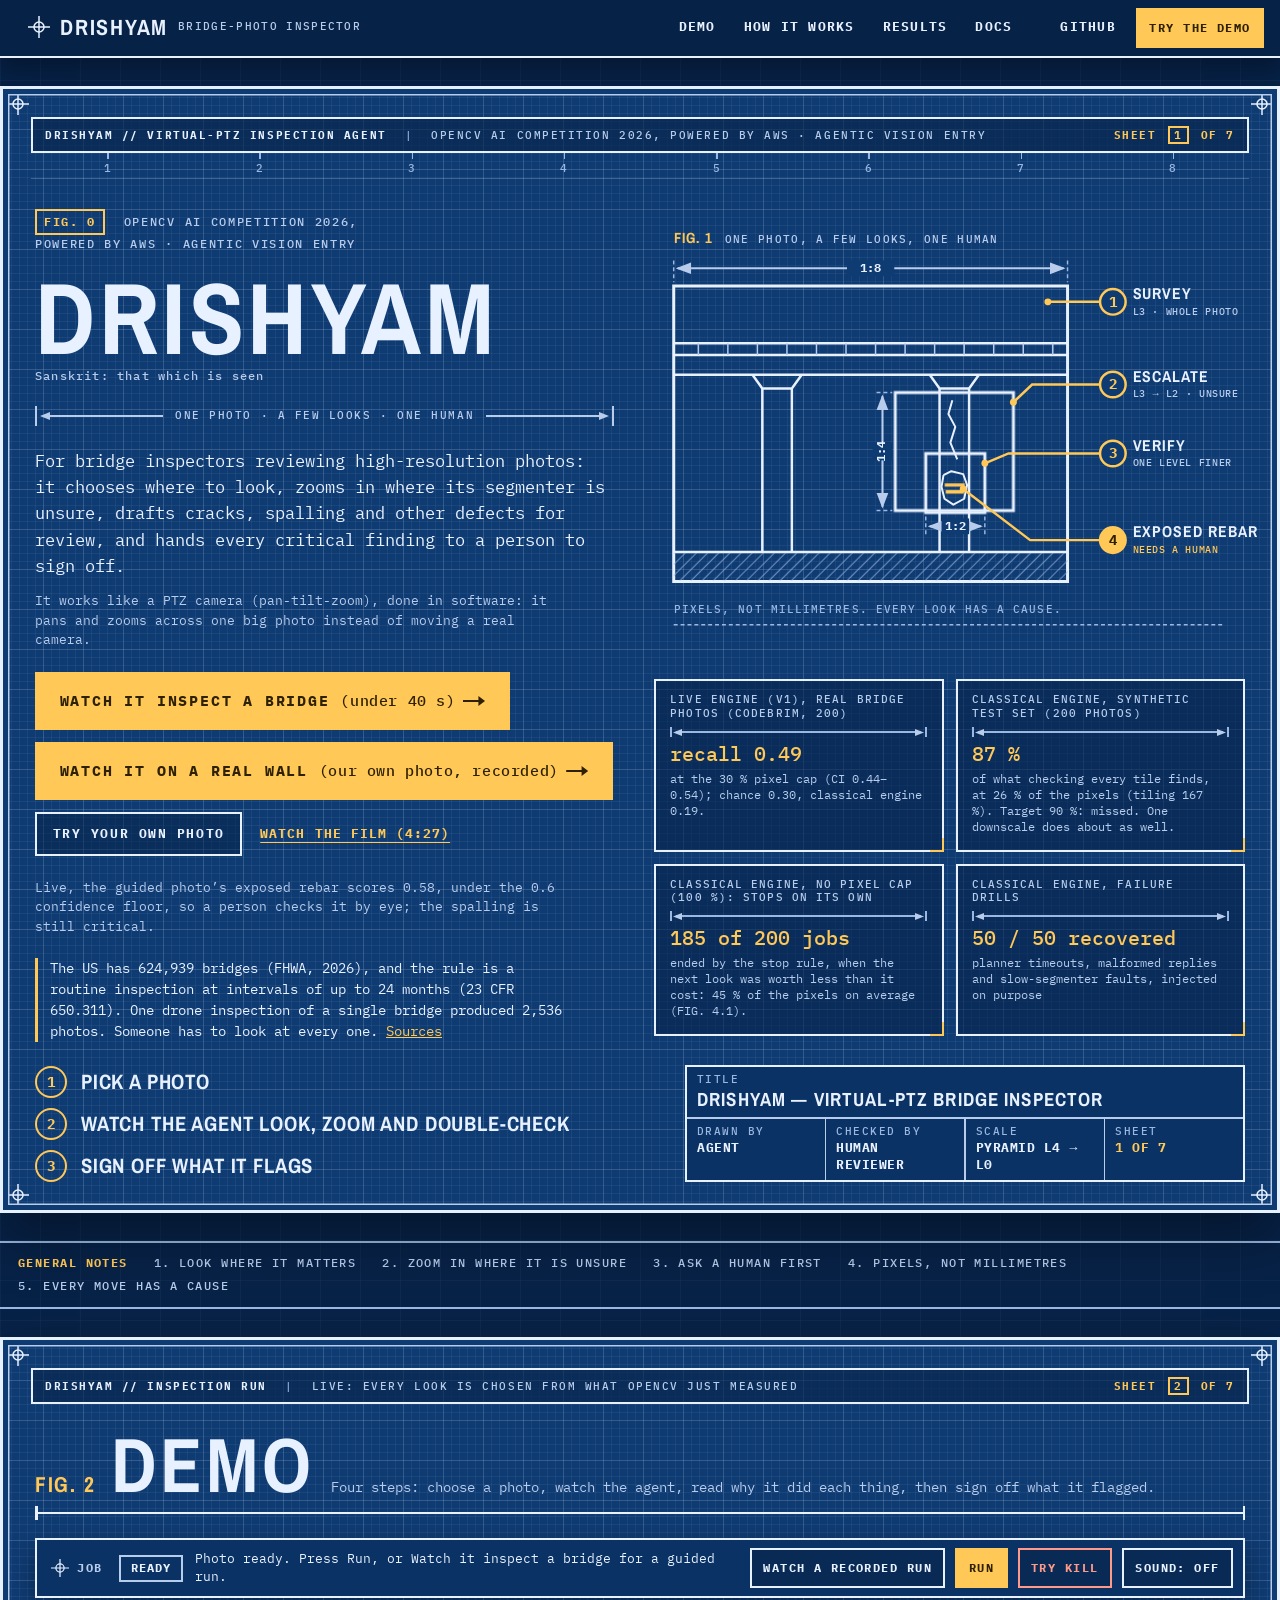
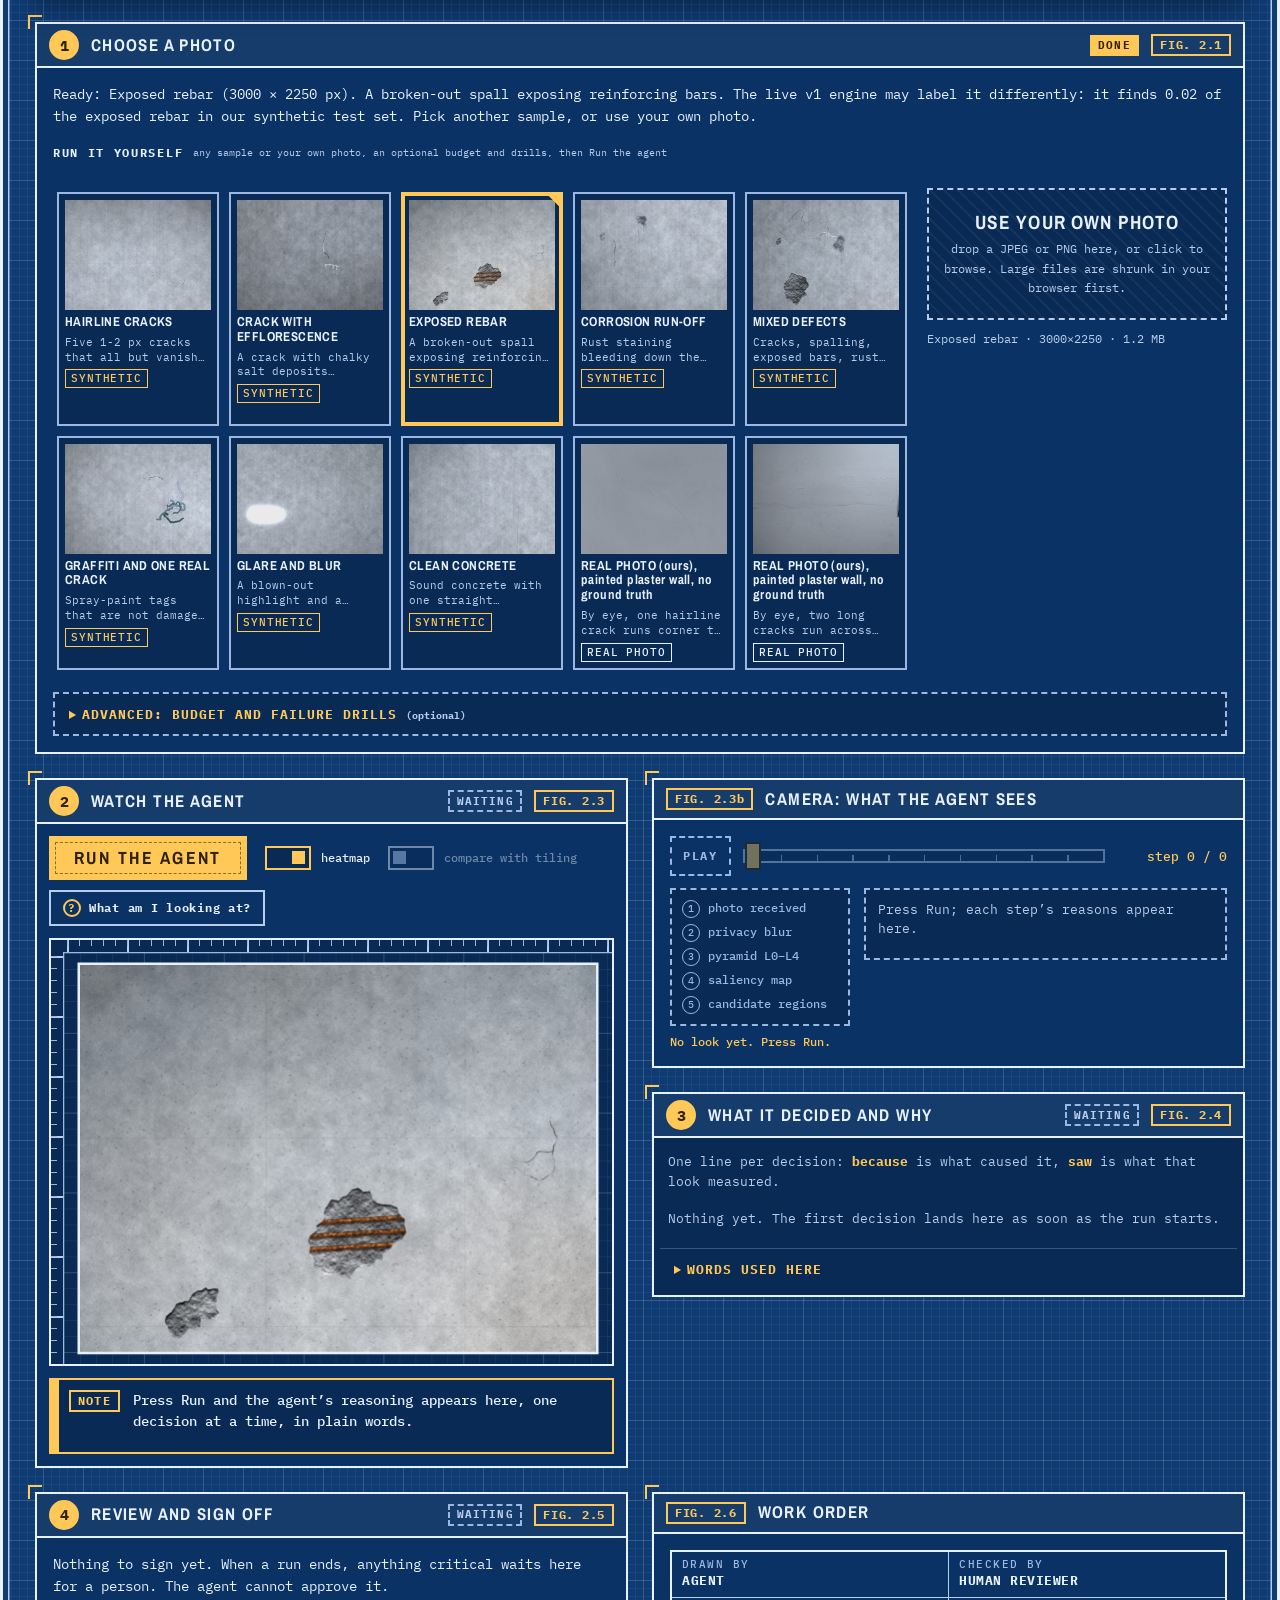
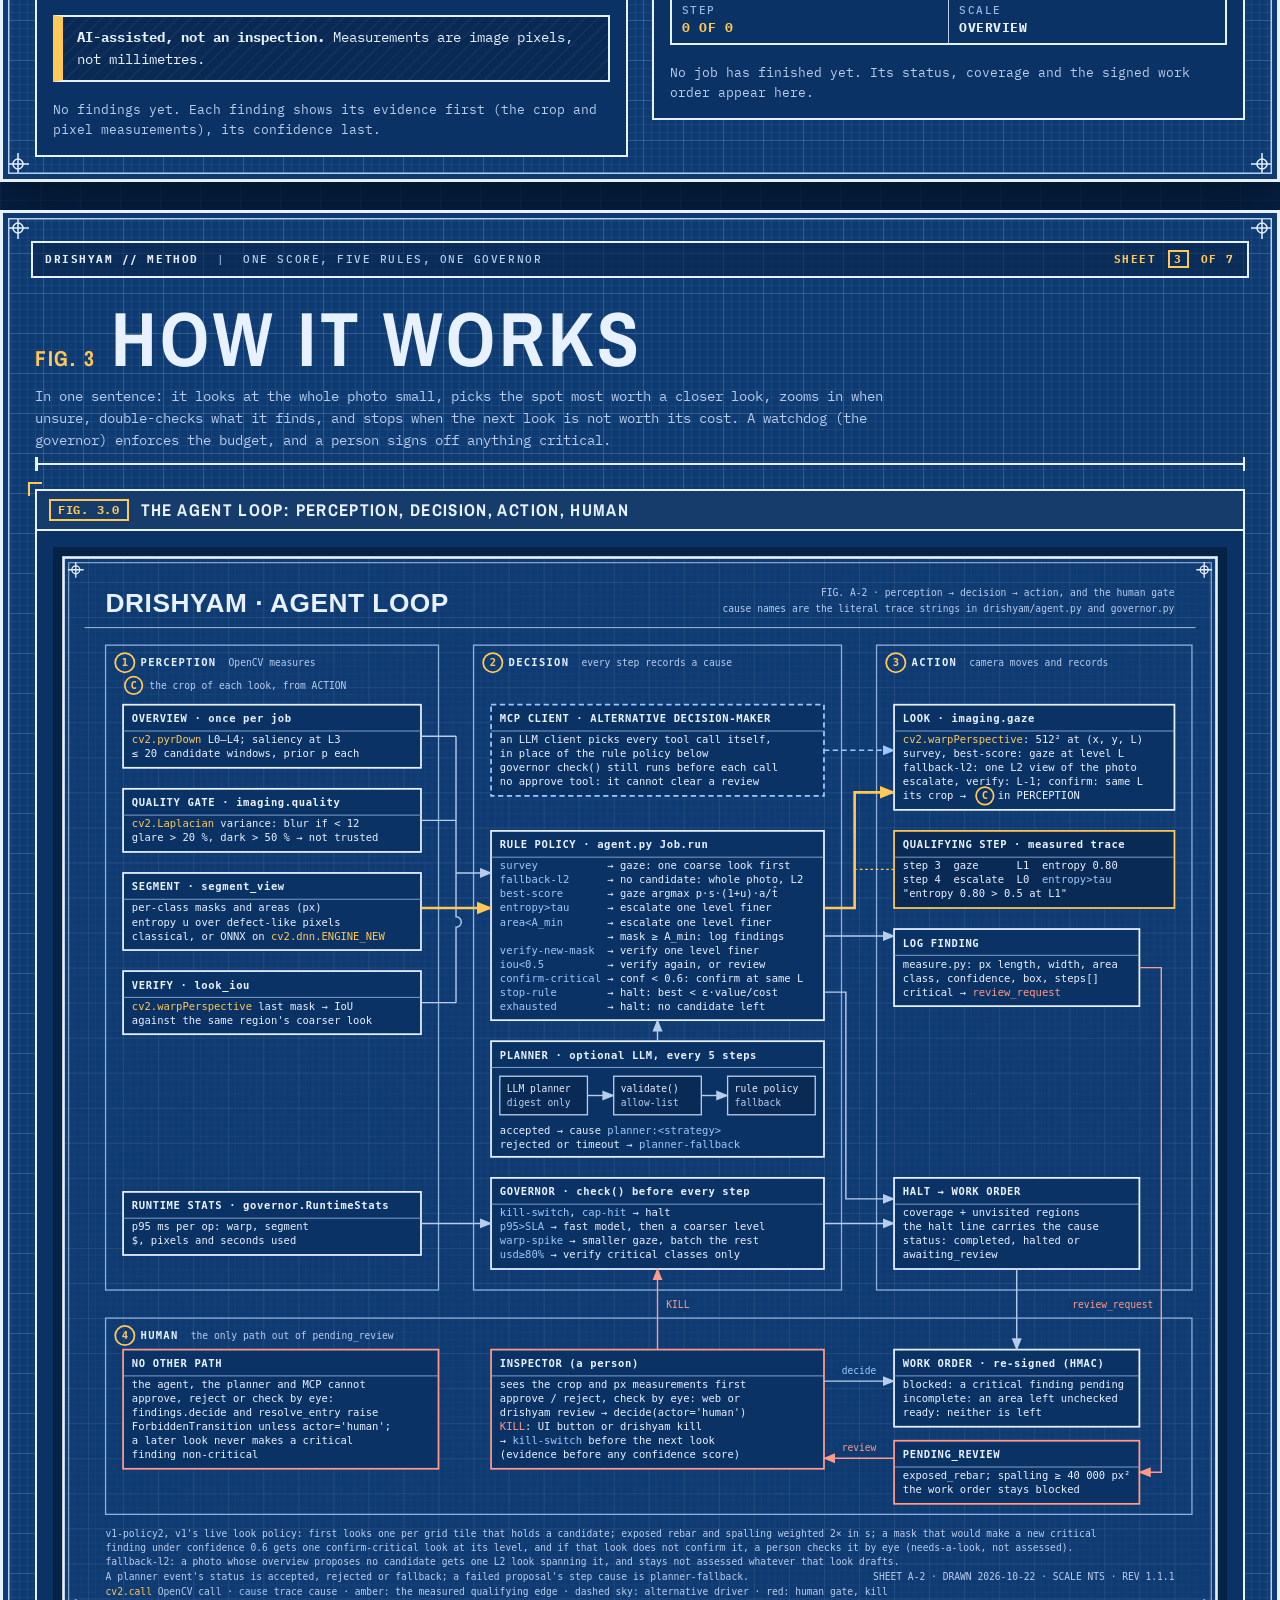
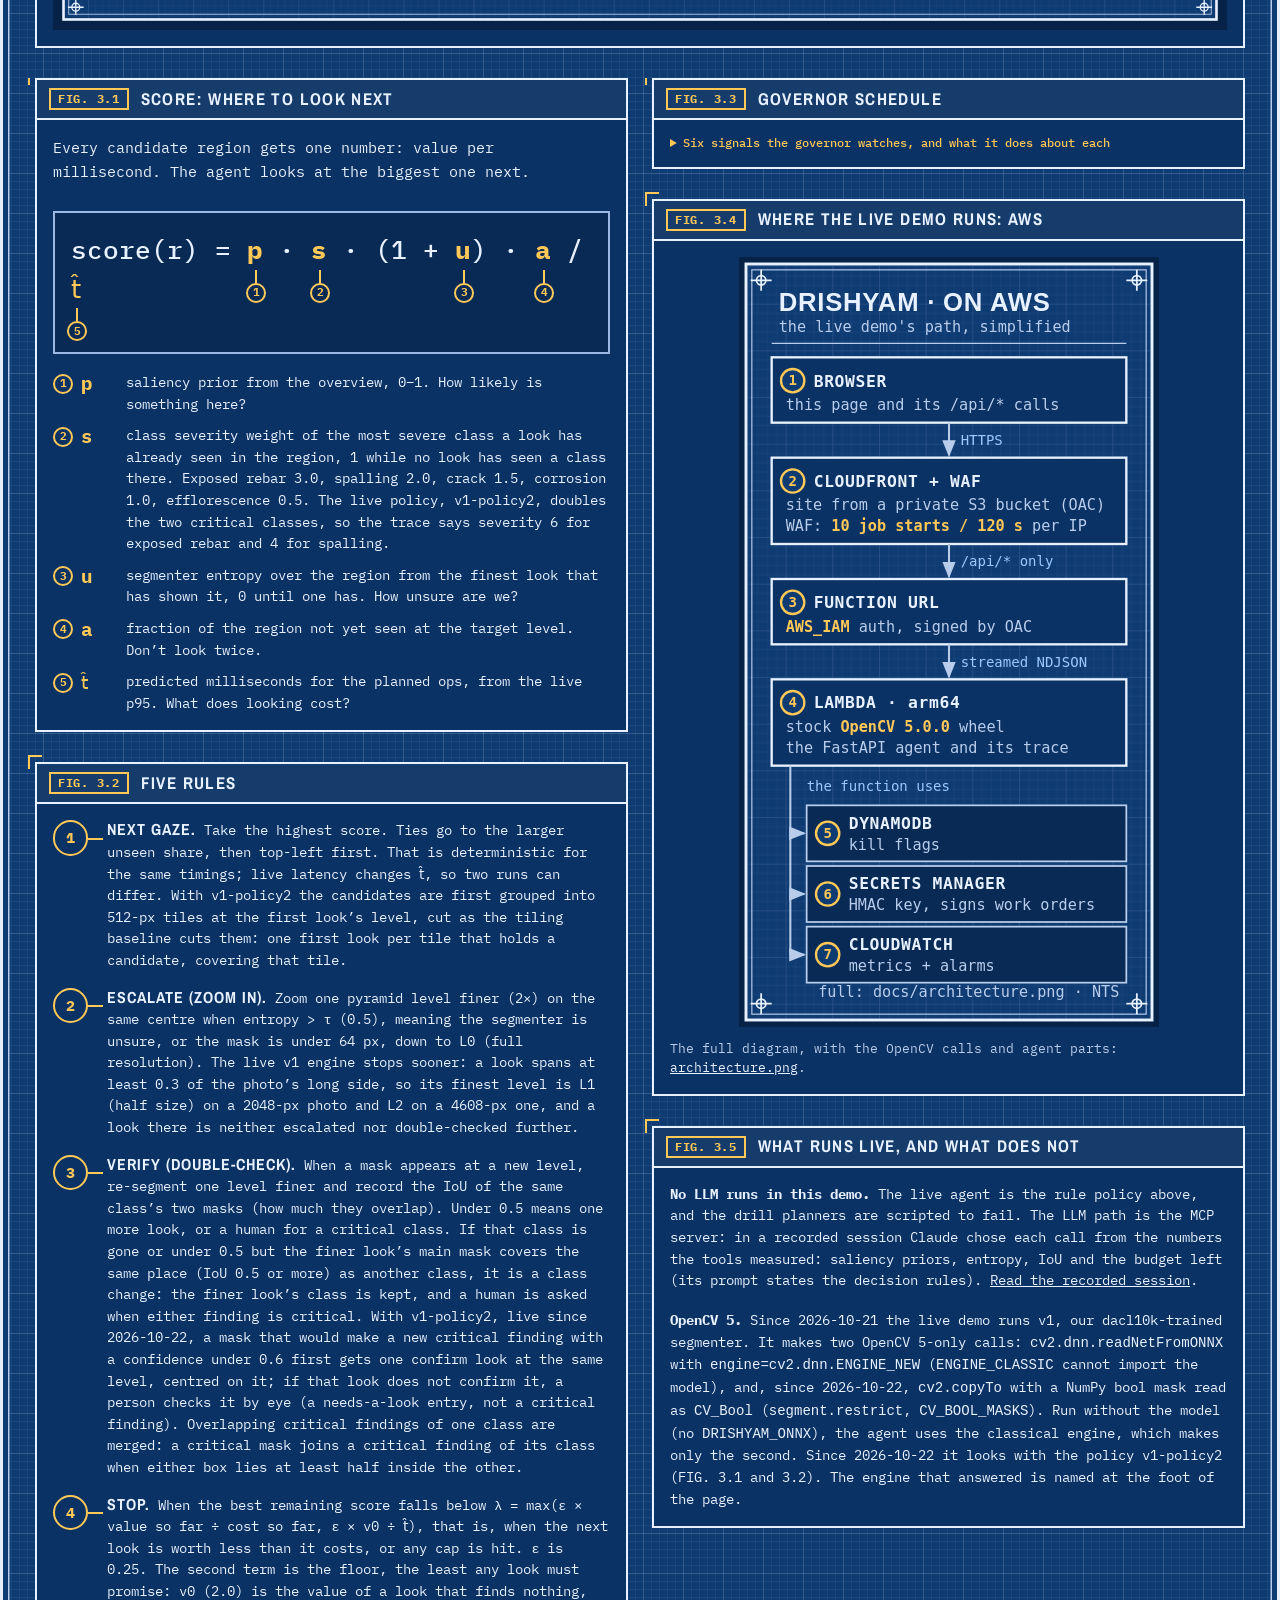
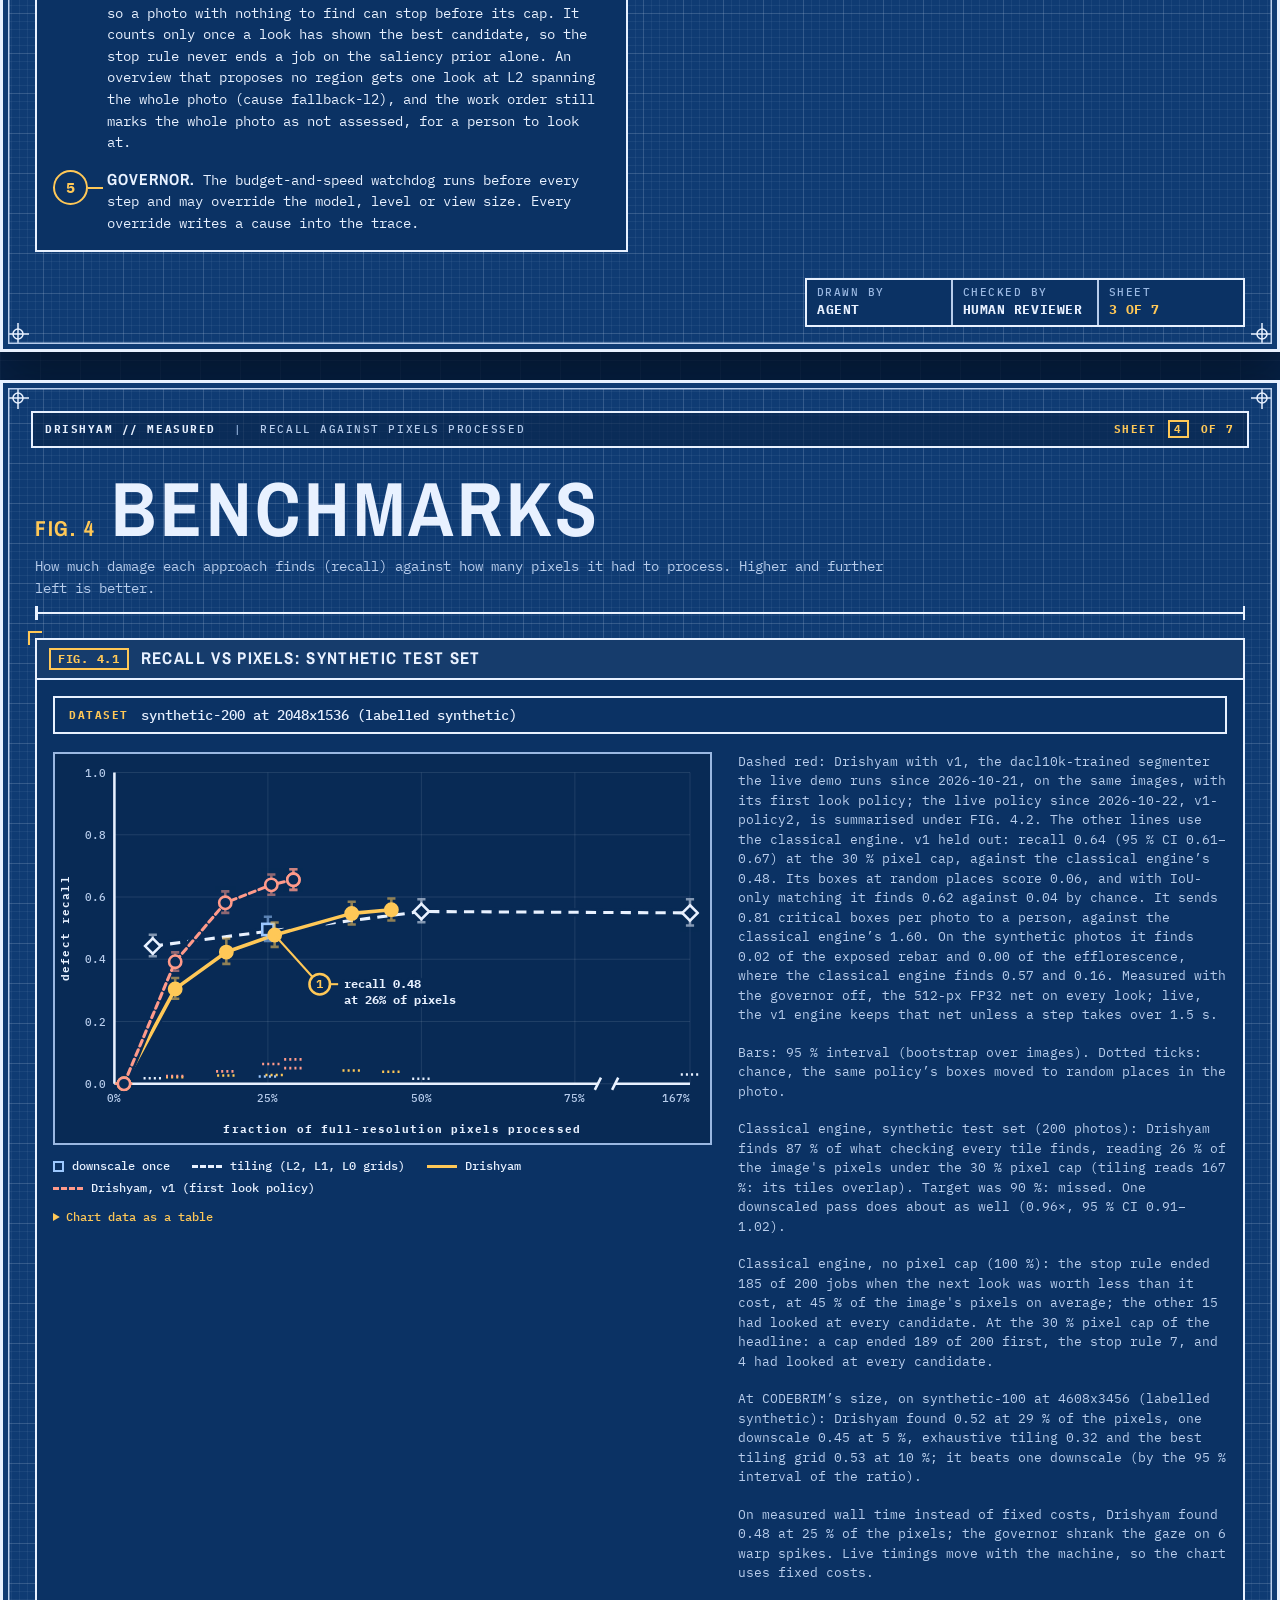
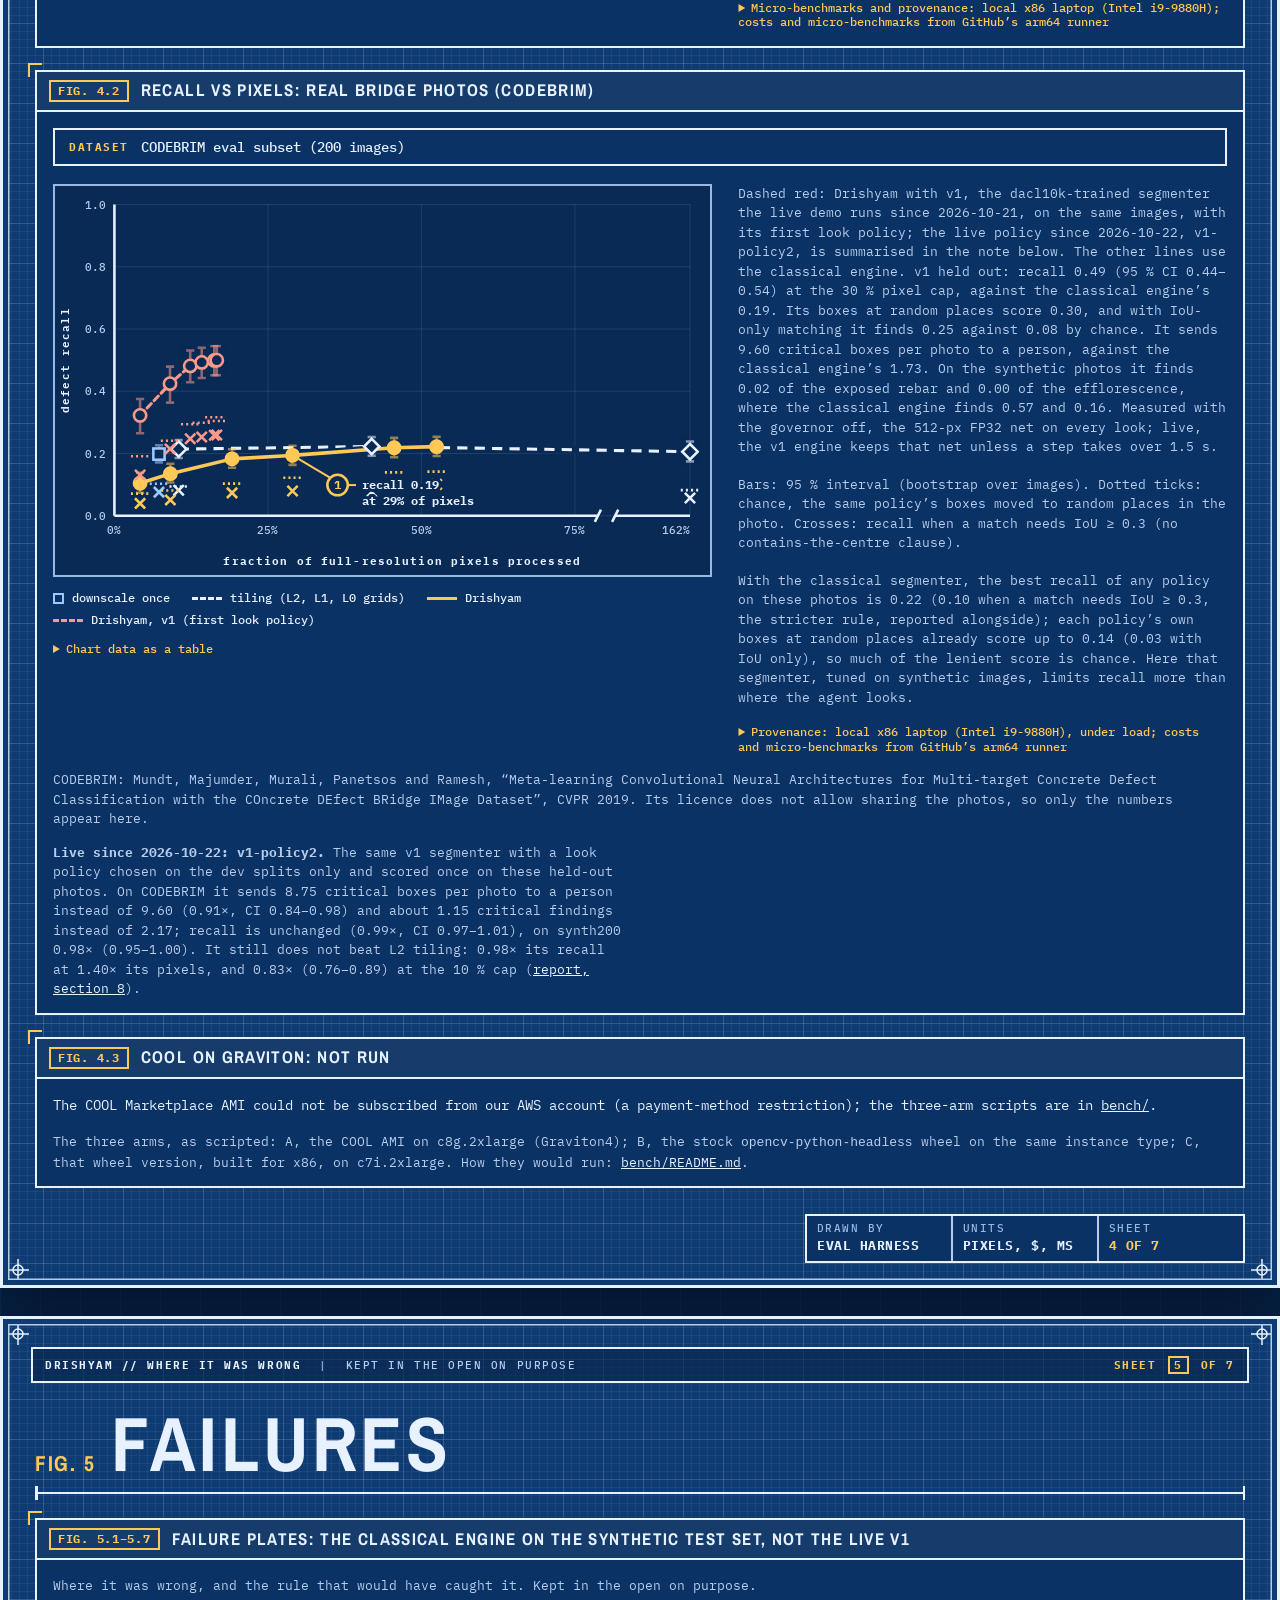
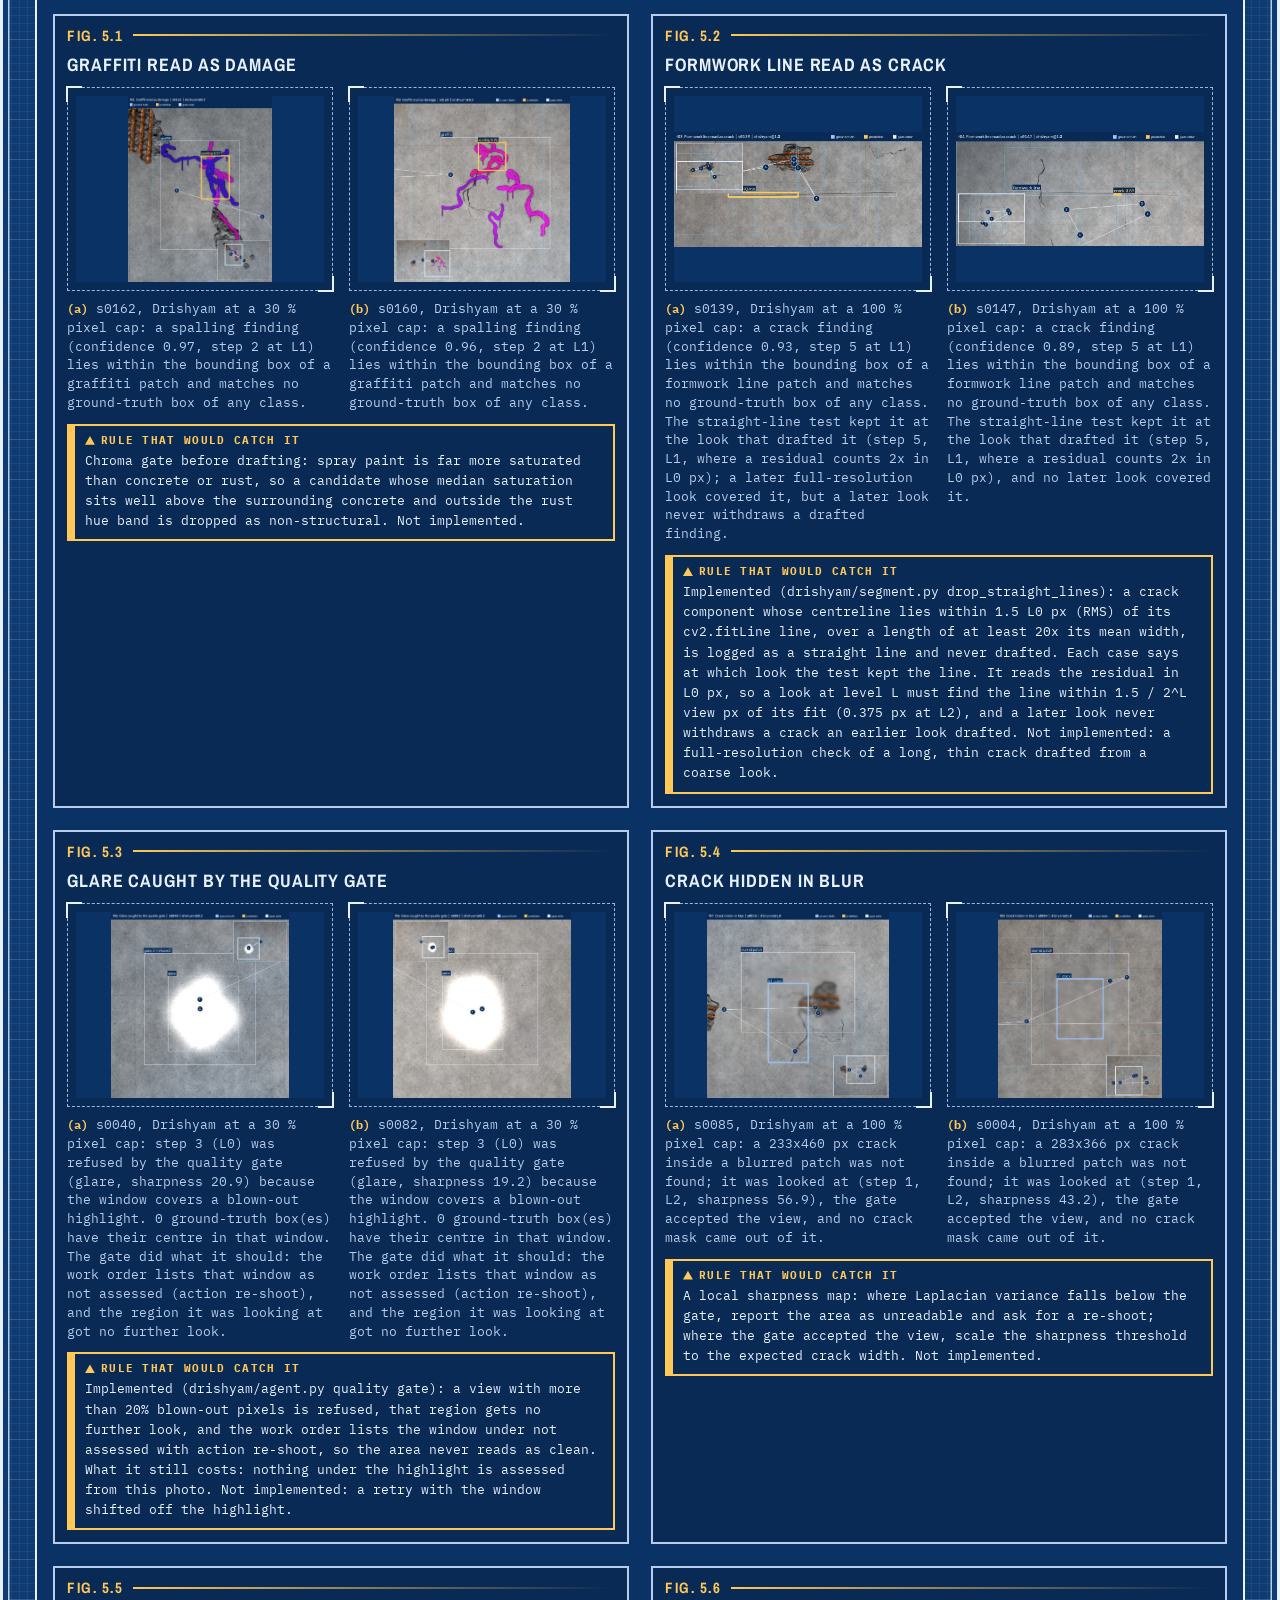
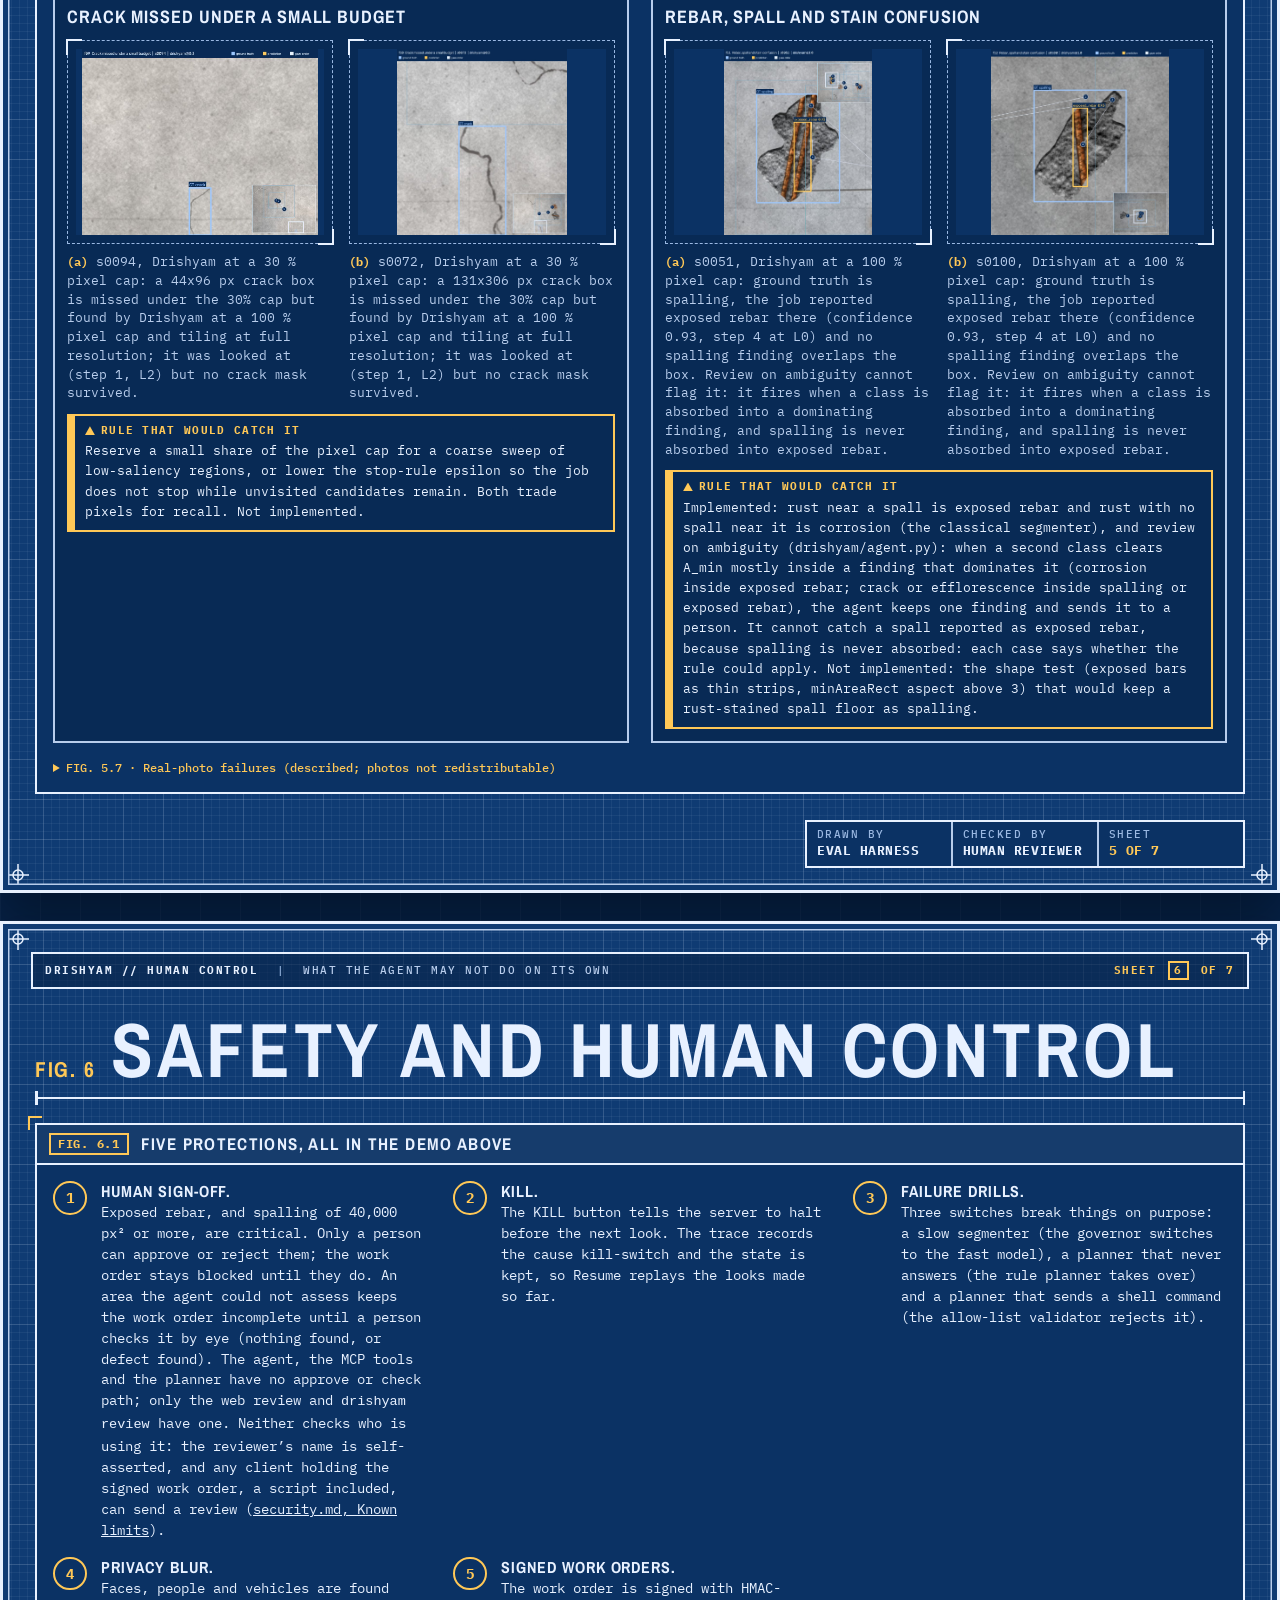
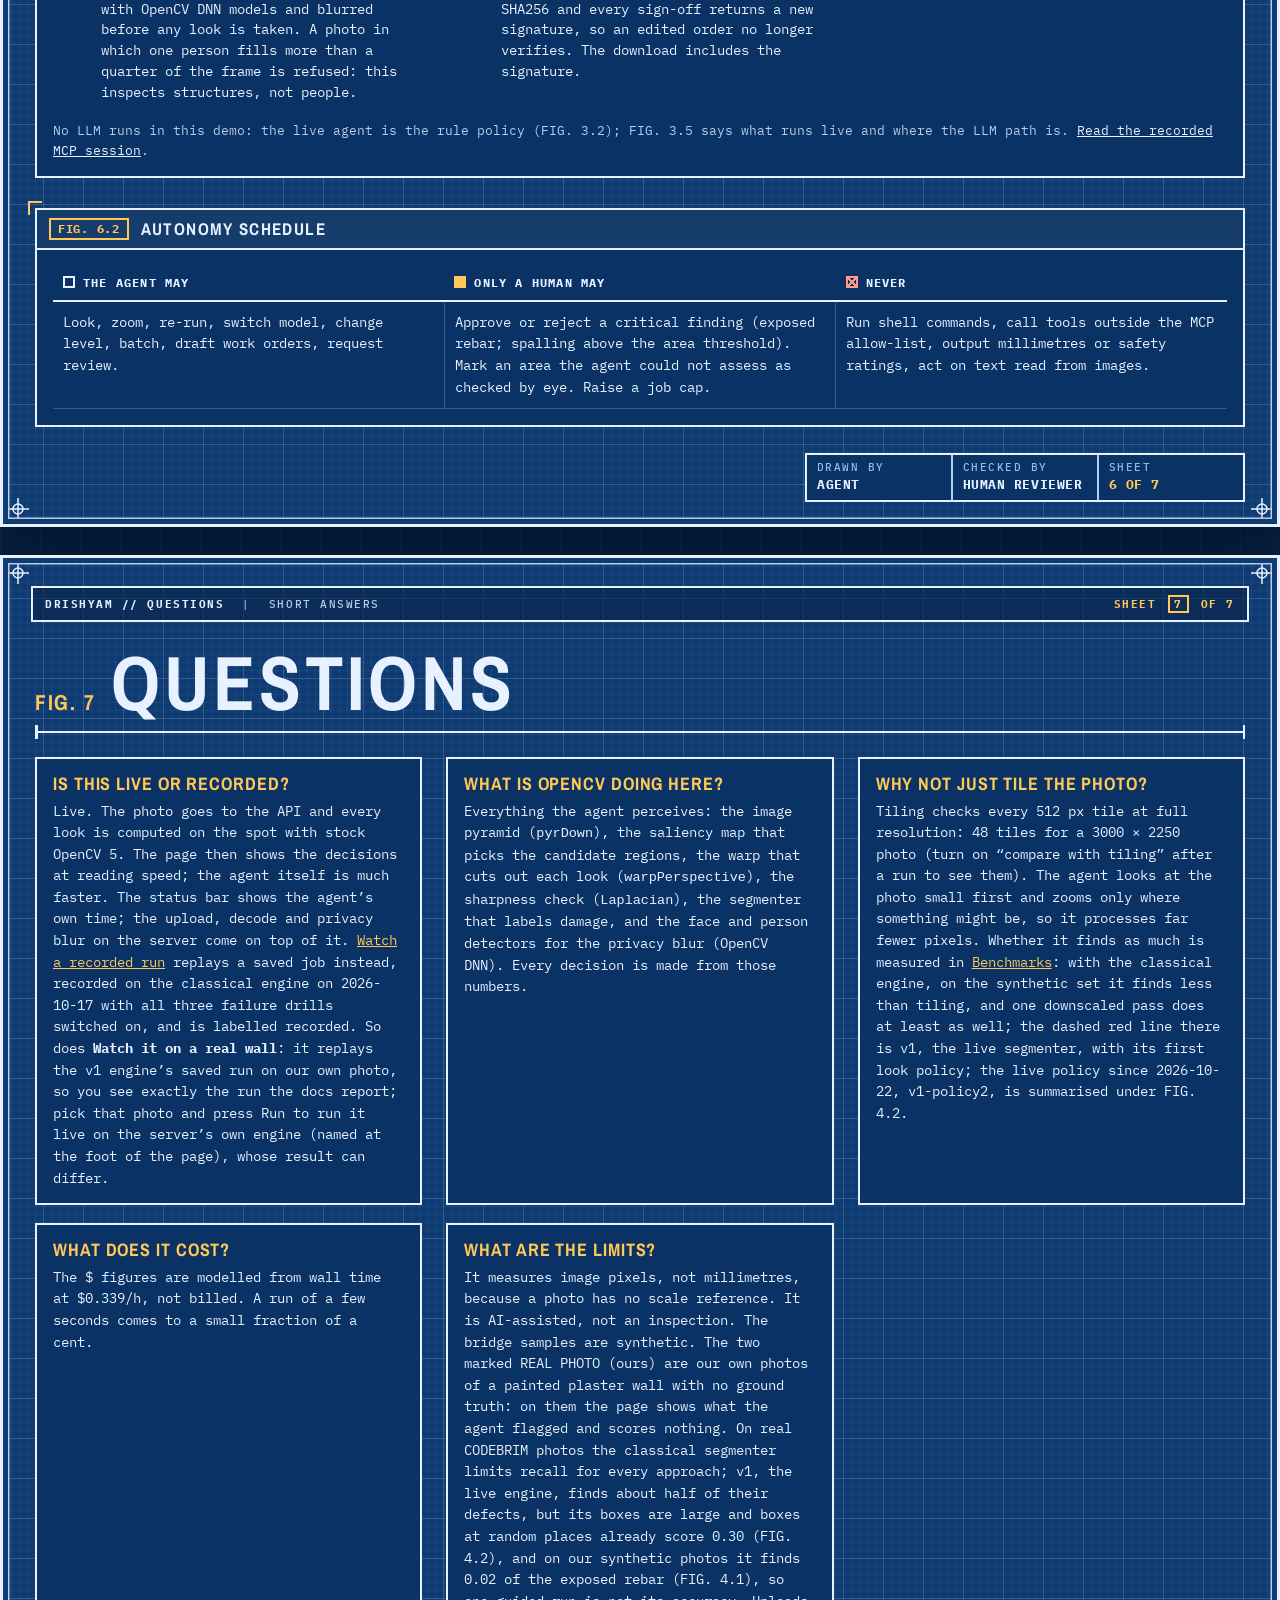
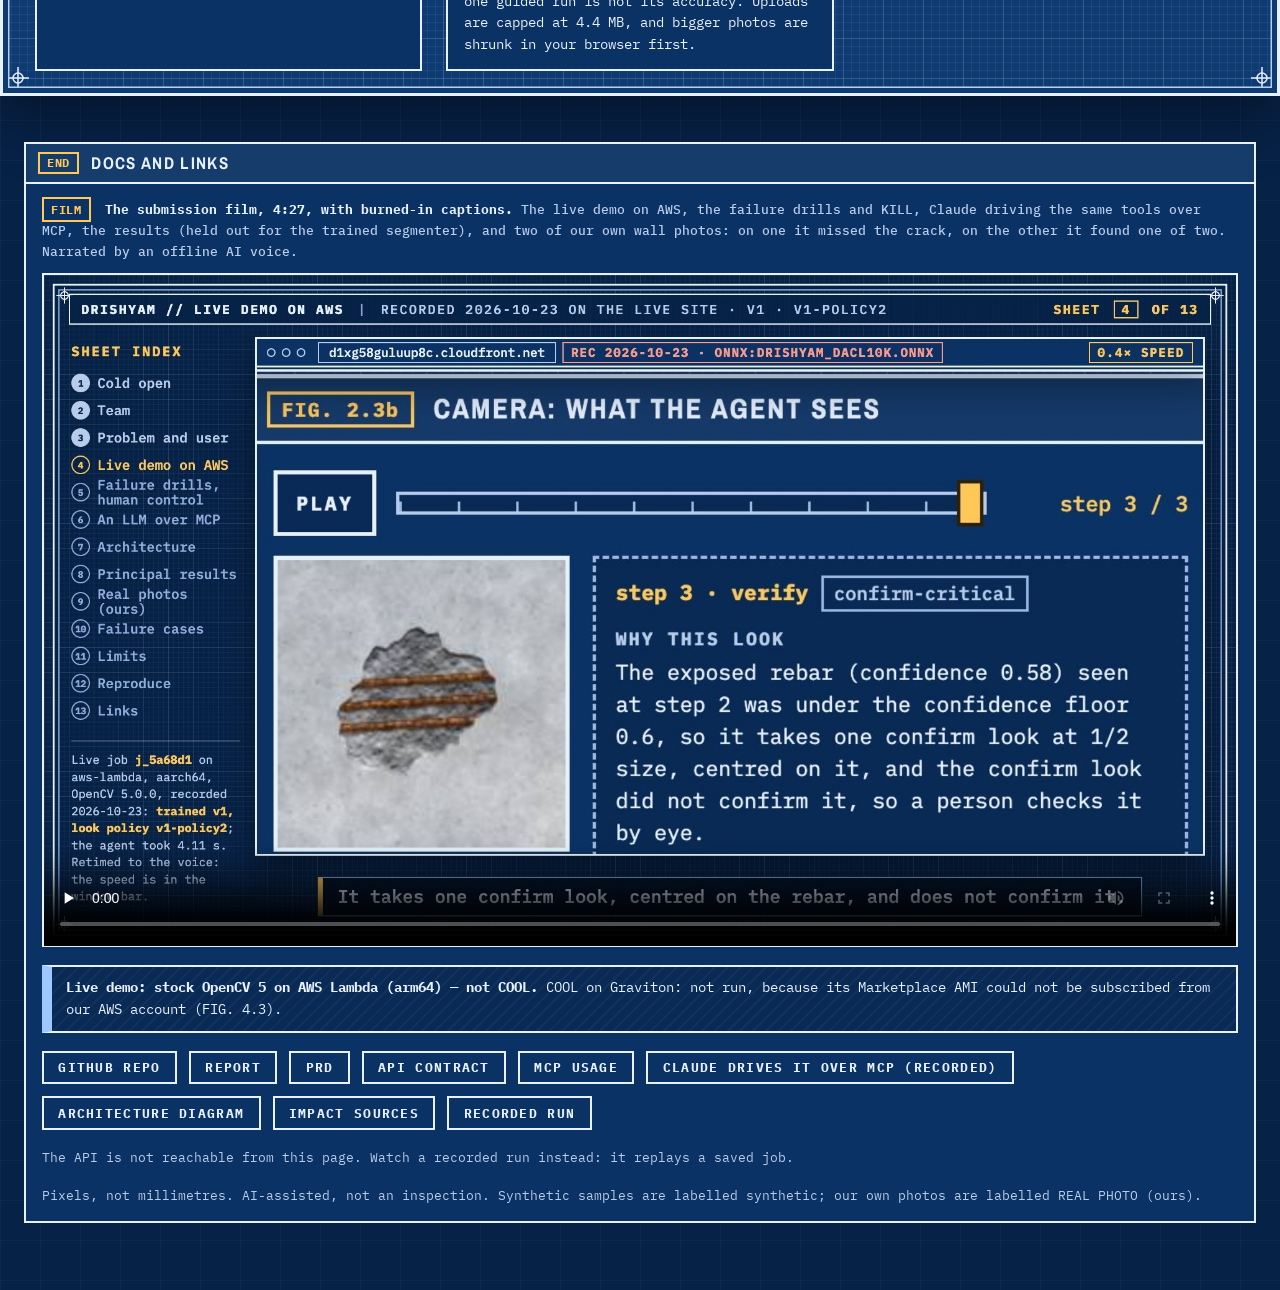
==== public/index.html @ bdf65485 "site: FIG. 3.1 and 3.2 state v1-policy2 as agent.py runs it The live look policy (agent.POLICY2 for " ====
<!doctype html>
<html lang="en">
<head>
<meta charset="utf-8">
<meta name="viewport" content="width=device-width, initial-scale=1">
<title>Drishyam · bridge-photo inspection agent</title>
<meta name="description" content="For bridge inspectors reviewing high-resolution photos: Drishyam chooses where to look, zooms in where its segmenter is unsure, drafts cracks, spalling and other defects for review, and hands every critical finding to a person to sign off. OpenCV AI Competition 2026, powered by AWS · Agentic Vision entry.">
<meta property="og:title" content="Drishyam: an agent that looks where it matters, then asks a human">
<meta property="og:description" content="For bridge inspectors reviewing high-resolution photos: it chooses where to look, zooms in where its segmenter is unsure, drafts cracks, spalling and other defects for review, and hands every critical finding to a person to sign off.">
<meta property="og:type" content="website">
<meta property="og:url" content="https://d1xg58guluup8c.cloudfront.net/">
<meta property="og:image" content="https://d1xg58guluup8c.cloudfront.net/og.png">
<meta property="og:image:width" content="1200">
<meta property="og:image:height" content="630">
<meta property="og:image:alt" content="A screenshot of the demo: the agent's numbered looks drawn over a synthetic concrete photo, the camera crop of exposed rebar it stopped on, and the trace of what it decided and why.">
<meta name="twitter:card" content="summary_large_image">
<meta name="theme-color" content="#0F3B73">
<link rel="icon" href="data:image/svg+xml,%3Csvg xmlns='http://www.w3.org/2000/svg' viewBox='0 0 32 32'%3E%3Crect width='32' height='32' fill='%230F3B73'/%3E%3Cpath d='M4 4h24v24H4z' fill='none' stroke='%23E8F1FF' stroke-width='2.5'/%3E%3Cpath d='M16 7v18M7 16h18' stroke='%23E8F1FF' stroke-width='2'/%3E%3Ccircle cx='16' cy='16' r='5' fill='none' stroke='%23FFC857' stroke-width='2.5'/%3E%3C/svg%3E">
<link rel="preload" href="fonts/ArchivoNarrow-700.woff2" as="font" type="font/woff2" crossorigin>
<link rel="preload" href="fonts/IBMPlexMono-400.woff2" as="font" type="font/woff2" crossorigin>
<link rel="stylesheet" href="styles.css">
<script type="module" src="app.js"></script>
</head>
<body>

<a class="skip" href="#demo">Skip to the demo</a>

<header class="nav" id="nav">
  <div class="nav__in">
    <a class="nav__brand" href="#top"><span class="nav__mark" aria-hidden="true"></span><b>Drishyam</b><span class="nav__tag">bridge-photo inspector</span></a>
    <nav class="nav__links" aria-label="Sections">
      <a href="#demo">Demo</a>
      <a href="#how">How it works</a>
      <a href="#benchmarks">Results</a>
      <a href="#docs">Docs</a>
    </nav>
    <div class="nav__end">
      <a class="nav__gh" href="https://github.com/vj-io/drishyam" rel="noopener noreferrer">GitHub</a>
      <a class="btn btn--amber btn--sm nav__cta" href="#demo">Try the demo</a>
      <details class="nav__menu" id="nav-menu">
        <summary>Menu</summary>
        <nav class="nav__drop" aria-label="Sections (menu)">
          <a href="#demo">Demo</a>
          <a href="#how">How it works</a>
          <a href="#benchmarks">Results</a>
          <a href="#safety">Safety</a>
          <a href="#faq">Questions</a>
          <a href="#docs">Docs</a>
          <a href="https://github.com/vj-io/drishyam" rel="noopener noreferrer">GitHub</a>
        </nav>
      </details>
    </div>
  </div>
</header>

<main id="main">
<section class="sheet sheet--hero" id="top" aria-labelledby="h-top">
  <div class="strip" aria-hidden="true">
    <span class="strip__a">Drishyam // virtual-PTZ inspection agent</span>
    <span class="strip__b">OpenCV AI Competition 2026, powered by AWS &middot; Agentic Vision entry</span>
    <span class="strip__no pop">Sheet <b>1</b> of 7</span>
  </div>
  <ol class="zones" aria-hidden="true"><li>1</li><li>2</li><li>3</li><li>4</li><li>5</li><li>6</li><li>7</li><li>8</li></ol>

  <div class="hero">
    <div class="hero__main">
      <p class="eyebrow"><span class="eyebrow__fig">FIG. 0</span> OpenCV AI Competition 2026, powered by AWS &middot; Agentic Vision entry</p>
      <h1 class="wordmark" id="h-top">DRISHYAM</h1>
      <p class="namegloss">Sanskrit: that which is seen</p>
      <div class="dim dim--word" aria-hidden="true"><span>one photo &middot; a few looks &middot; one human</span></div>
      <p class="lede">For bridge inspectors reviewing high-resolution photos: it chooses where to look, zooms in where its segmenter is unsure, drafts cracks, spalling and other defects for review, and hands every critical finding to a person to sign off.</p>
      <p class="gloss">It works like a PTZ camera (pan-tilt-zoom), done in software: it pans and zooms across one big photo instead of moving a real camera.</p>
      <div class="cta">
        <button class="btn btn--amber btn--xl" id="guided" type="button"><span>Watch it inspect a bridge <span class="cta__time">(under 40 s)</span></span></button>
        <button class="btn btn--amber btn--xl" id="guided-real" type="button" hidden><span>Watch it on a real wall <span class="cta__time">(our own photo, recorded)</span></span></button>
        <a class="btn" id="own" href="#step-photo">Try your own photo</a>
        <a class="cta__link" id="video-link" href="#video">Watch the film (4:27)</a>
      </div>
      <p class="note" id="rebar-note">Live, the guided photo&rsquo;s exposed rebar scores 0.58, under the 0.6 confidence floor, so a person checks it by eye; the spalling is still critical.</p>
      <p class="stakes">The US has 624,939 bridges (FHWA, 2026), and the rule is a routine inspection at intervals of up to 24 months (23 CFR 650.311). One drone inspection of a single bridge produced 2,536 photos. Someone has to look at every one. <a href="https://github.com/vj-io/drishyam/blob/main/docs/impact-sources.md" rel="noopener noreferrer">Sources</a></p>
      <ol class="claims" aria-label="How to use it">
        <li>Pick a photo</li>
        <li>Watch the agent look, zoom and double-check</li>
        <li>Sign off what it flags</li>
      </ol>
    </div>

    <div class="hero__side">
    <figure class="art pop" aria-hidden="true">
      <svg class="art__svg" viewBox="0 0 600 430" fill="none">
        <defs>
          <marker id="ah" viewBox="0 0 8 8" refX="7" refY="4" markerWidth="8" markerHeight="8" orient="auto-start-reverse"><path d="M0 1L8 4L0 7Z" class="mk-fill"/></marker>
          <pattern id="hatch" width="8" height="8" patternUnits="userSpaceOnUse" patternTransform="rotate(45)"><path d="M0 0V8" class="hatch"/></pattern>
        </defs>
        <text class="t-fig" x="20" y="16">FIG. 1</text>
        <text class="t-cap" x="72" y="16">ONE PHOTO, A FEW LOOKS, ONE HUMAN</text>

        <!-- the photo and the bridge in it -->
        <path class="d s3 at0" pathLength="1" d="M20 60H420V360H20Z"/>
        <path class="d s2 at1" pathLength="1" d="M20 118H420M20 130H420M20 150H420"/>
        <path class="d s1 at1" pathLength="1" d="M45 118V130M75 118V130M105 118V130M135 118V130M165 118V130M195 118V130M225 118V130M255 118V130M285 118V130M315 118V130M345 118V130M375 118V130M405 118V130"/>
        <path class="d s2 at2" pathLength="1" d="M100 150L110 164H140L150 150M110 164V330M140 164V330"/>
        <path class="d s2 at2" pathLength="1" d="M280 150L290 164H320L330 150M290 164V330M320 164V330"/>
        <path class="d s2 at3" pathLength="1" d="M20 330H420"/>
        <rect class="fill-hatch at3 fade" x="20" y="331" width="400" height="28"/>
        <path class="d s15 at3" pathLength="1" d="M303 176L299 190L306 203L301 219L308 236"/>
        <path class="d s15 at3" pathLength="1" d="M294 252L302 248L314 251L318 262L315 276L304 282L295 276L292 264Z"/>

        <!-- dimension 1:8 over the whole photo (the L3 survey) -->
        <g class="dm dm--x at4">
          <path class="ext" d="M20 34V56M420 34V56"/>
          <path class="dimln" d="M24 42H416" marker-start="url(#ah)" marker-end="url(#ah)"/>
          <rect class="lblbg" x="196" y="34" width="48" height="16"/>
          <text class="t-dim" x="220" y="46" text-anchor="middle">1:8</text>
        </g>

        <!-- L2 window and its 1:4 dimension -->
        <path class="d s3 at5 win1" pathLength="1" d="M245 168H365V288H245Z"/>
        <g class="dm dm--y at6">
          <path class="ext" d="M226 168H242M226 288H242"/>
          <path class="dimln" d="M232 172V284" marker-start="url(#ah)" marker-end="url(#ah)"/>
          <rect class="lblbg" x="222" y="219" width="20" height="18"/>
          <text class="t-dim" x="232" y="231" text-anchor="middle" transform="rotate(-90 232 228)">1:4</text>
        </g>

        <!-- L1 window (the live v1 engine's finest look on a 2048-px photo) and its 1:2 dimension -->
        <path class="d s3 at7 win0" pathLength="1" d="M276 230H336V290H276Z"/>
        <g class="dm dm--x at8">
          <path class="ext" d="M276 294V312M336 294V312"/>
          <path class="dimln" d="M280 304H332" marker-start="url(#ah)" marker-end="url(#ah)"/>
          <rect class="lblbg" x="292" y="296" width="28" height="16"/>
          <text class="t-dim" x="306" y="308" text-anchor="middle">1:2</text>
        </g>

        <!-- exposed rebar inside the spall -->
        <path class="d s3 amber at9" pathLength="1" d="M297 262H314M298 269H313"/>

        <!-- numbered leaders and callouts -->
        <g class="co at4">
          <path class="lead" d="M400 76H452"/><circle class="dot" cx="400" cy="76" r="3.5"/>
          <circle class="num" cx="466" cy="76" r="13"/><text class="t-num" x="466" y="81" text-anchor="middle">1</text>
          <text class="t-co" x="486" y="73">SURVEY</text><text class="t-sub" x="486" y="89">L3 &#183; WHOLE PHOTO</text>
        </g>
        <g class="co at6">
          <path class="lead" d="M365 178L384 160H452"/><circle class="dot" cx="365" cy="178" r="3.5"/>
          <circle class="num" cx="466" cy="160" r="13"/><text class="t-num" x="466" y="165" text-anchor="middle">2</text>
          <text class="t-co" x="486" y="157">ESCALATE</text><text class="t-sub" x="486" y="173">L3 &#8594; L2 &#183; UNSURE</text>
        </g>
        <g class="co at8">
          <path class="lead" d="M336 240L360 230H452"/><circle class="dot" cx="336" cy="240" r="3.5"/>
          <circle class="num" cx="466" cy="230" r="13"/><text class="t-num" x="466" y="235" text-anchor="middle">3</text>
          <text class="t-co" x="486" y="227">VERIFY</text><text class="t-sub" x="486" y="243">ONE LEVEL FINER</text>
        </g>
        <g class="co co--amber at9">
          <path class="lead" d="M314 266L382 318H452"/><circle class="dot" cx="314" cy="266" r="3.5"/>
          <circle class="num" cx="466" cy="318" r="13"/><text class="t-num" x="466" y="323" text-anchor="middle">4</text>
          <text class="t-co" x="486" y="315">EXPOSED REBAR</text><text class="t-sub" x="486" y="331">NEEDS A HUMAN</text>
        </g>

        <text class="t-note" x="20" y="392">PIXELS, NOT MILLIMETRES. EVERY LOOK HAS A CAUSE.</text>
        <path class="ext rule" d="M20 404H580"/>
      </svg>
      <ol class="art__key">
        <li><b>Survey</b> L3 &middot; whole photo at 1/8</li>
        <li><b>Escalate</b> L3 &rarr; L2 &middot; unsure, zoom</li>
        <li><b>Verify</b> one level finer &middot; the live v1 engine looks no finer than L1 on a 2048-px photo, L2 on a 4608-px one</li>
        <li><b>Exposed rebar</b> needs a human</li>
      </ol>
    </figure>
    <ul class="stats" aria-label="Measured so far">
      <li class="stat" id="stat-real"></li>
      <li class="stat" id="stat-recall"><span class="stat__k">Classical engine, synthetic test set</span><i class="stat__dim" aria-hidden="true"></i><b class="stat__v">see benchmarks</b><span class="stat__s">a hypothesis until it is measured</span></li>
      <li class="stat" id="stat-cost"><span class="stat__k">Classical engine: stops on its own</span><i class="stat__dim" aria-hidden="true"></i><b class="stat__v">see benchmarks</b><span class="stat__s">how often the stop rule ends a job</span></li>
      <li class="stat" id="stat-ops"><span class="stat__k">Classical engine, failure drills</span><i class="stat__dim" aria-hidden="true"></i><b class="stat__v">see benchmarks</b><span class="stat__s">planner and governor faults, injected on purpose</span></li>
    </ul>
    <dl class="tblock" aria-hidden="true">
      <div class="tblock__title"><dt>Title</dt><dd>Drishyam &mdash; virtual-PTZ bridge inspector</dd></div>
      <div><dt>Drawn by</dt><dd>agent</dd></div>
      <div><dt>Checked by</dt><dd>human reviewer</dd></div>
      <div><dt>Scale</dt><dd>pyramid L4 &rarr; L0</dd></div>
      <div><dt>Sheet</dt><dd class="tblock__sheet">1 of 7</dd></div>
    </dl>
    </div>
  </div>
</section>

<div class="notes" aria-hidden="true">
  <b>General notes</b>
  <span>1. Look where it matters</span>
  <span>2. Zoom in where it is unsure</span>
  <span>3. Ask a human first</span>
  <span>4. Pixels, not millimetres</span>
  <span>5. Every move has a cause</span>
</div>

<section id="demo" class="sheet" aria-labelledby="h-demo">
  <div class="strip" aria-hidden="true">
    <span class="strip__a">Drishyam // inspection run</span>
    <span class="strip__b">live: every look is chosen from what OpenCV just measured</span>
    <span class="strip__no pop">Sheet <b>2</b> of 7</span>
  </div>
  <div class="sheet__head">
    <span class="sheet__fig" aria-hidden="true">FIG. 2</span>
    <h2 id="h-demo" class="sheet__title">DEMO</h2>
    <p class="sheet__sub">Four steps: choose a photo, watch the agent, read why it did each thing, then sign off what it flagged.</p>
  </div>
  <div class="app">

    <div class="taskbar" id="taskbar">
      <div class="taskbar__id"><span class="taskbar__mark" aria-hidden="true"></span><span>job</span></div>
      <p class="taskbar__status" aria-live="polite"><span id="job-pill" class="pill pill--idle">ready</span><span id="job-text">Pick a photo, then press Run.</span><span id="job-steps" class="taskbar__steps" aria-hidden="true"></span></p>
      <div class="taskbar__actions">
        <a class="btn btn--sm" id="recorded" href="?mock=1#demo" hidden>Watch a recorded run</a>
        <button class="btn btn--amber btn--sm" id="run-bar" type="button" disabled>Run</button>
        <button class="btn btn--red btn--sm" id="try-kill" type="button" disabled title="Starts a run shown live whose planner stalls 2 s at step 3, so you can halt it with KILL">Try KILL</button>
        <button class="btn btn--sm" id="skip" type="button" hidden>Skip to end</button>
        <button class="btn btn--red btn--kill" id="kill" type="button" hidden>KILL</button>
        <button class="btn" id="resume" type="button" hidden>Resume</button>
        <button class="btn btn--sm" id="sound" type="button" aria-pressed="false">Sound: off</button>
      </div>
      <div id="toasts" class="toasts" role="status" aria-live="polite"></div>
    </div>

    <section class="win pop win--load step" id="step-photo" aria-labelledby="t-load">
      <div class="win__bar"><span class="step__n" aria-hidden="true">1</span><h3 class="win__title" id="t-load">Choose a photo</h3><span class="state" id="state-1" data-state="waiting">Waiting</span><span class="win__fig" aria-hidden="true">FIG. 2.1</span></div>
      <div class="win__body stack">
        <p class="say" id="say-1">Loading the sample photos&hellip;</p>
        <h4 class="label">Run it yourself <small>any sample or your own photo, an optional budget and drills, then Run the agent</small></h4>
        <div class="pick">
          <div class="pick__samples">
            <ul class="gallery" id="gallery" aria-label="Sample photos"></ul>
            <p class="note" id="gallery-empty" hidden>No sample photos are bundled here yet. Drop your own JPEG or PNG.</p>
          </div>
          <div class="pick__own">
            <label class="drop" id="drop">
              <input class="vh" type="file" id="file" accept="image/jpeg,image/png">
              <span class="drop__big">Use your own photo</span>
              <span class="drop__small">drop a JPEG or PNG here, or click to browse. Large files are shrunk in your browser first.</span>
            </label>
            <p class="note" id="prep" role="status"></p>
          </div>
        </div>

        <details class="adv" id="advanced">
          <summary>Advanced: budget and failure drills <small>(optional)</small></summary>
          <div class="adv__body">
            <fieldset class="group">
              <legend class="label">Budget: how much the agent may spend</legend>
              <div class="field">
                <label for="cap-px">Pixel cap <small>(share of the full-resolution pixels it may look at)</small></label>
                <output class="field__out" id="cap-px-out" for="cap-px">30 %</output>
                <input type="range" id="cap-px" min="2" max="100" step="1" value="30">
              </div>
              <fieldset class="presets">
                <legend>$ cap <small>(modelled, not billed)</small></legend>
                <label class="preset"><input class="vh" type="radio" name="usd" value="0.0001"><span>$0.0001</span></label>
                <label class="preset"><input class="vh" type="radio" name="usd" value="0.001"><span>$0.001</span></label>
                <label class="preset"><input class="vh" type="radio" name="usd" value="0.01"><span>$0.01</span></label>
                <label class="preset"><input class="vh" type="radio" name="usd" value="0.05" checked><span>$0.05</span></label>
              </fieldset>
              <div class="field">
                <label for="cap-sec">Seconds cap</label>
                <output class="field__out" id="cap-sec-out" for="cap-sec">20 s</output>
                <input type="range" id="cap-sec" min="1" max="30" step="1" value="20">
              </div>
            </fieldset>

            <fieldset class="group">
              <legend class="label">Failure drills: break something on purpose</legend>
              <label class="toggle"><input class="vh" type="checkbox" name="chaos" value="p95_spike"><span class="toggle__ui"></span><span class="toggle__txt"><b>Slow segmenter <code>p95_spike</code></b> Fakes a slow segmenter, so the governor (the budget-and-speed watchdog) must switch to the fast model.</span></label>
              <label class="toggle"><input class="vh" type="checkbox" name="chaos" value="planner_timeout"><span class="toggle__ui"></span><span class="toggle__txt"><b>Planner never answers <code>planner_timeout</code></b> The optional planner never answers; the built-in rule planner takes over.</span></label>
              <label class="toggle"><input class="vh" type="checkbox" name="chaos" value="planner_malformed"><span class="toggle__ui"></span><span class="toggle__txt"><b>Planner sends junk <code>planner_malformed</code></b> The planner sends junk (a shell command); the allow-list validator must reject it.</span></label>
            </fieldset>

            <div class="budget" id="budget" aria-label="Budget used so far">
              <h4 class="label">Budget used so far</h4>
              <div class="meter" data-meter="pixels">
                <div class="meter__head"><span>pixels</span><span><b class="meter__val" data-value="0">0 %</b> <small class="meter__cap">of cap &mdash;</small></span></div>
                <div class="meter__track" role="progressbar" aria-label="Pixels used, as a share of the cap" aria-valuemin="0" aria-valuemax="100" aria-valuenow="0"><div class="meter__fill"></div></div>
              </div>
              <div class="meter" data-meter="usd">
                <div class="meter__head"><span>$ used</span><span><b class="meter__val" data-value="0">$0</b> <small class="meter__cap">of cap &mdash;</small></span></div>
                <div class="meter__track" role="progressbar" aria-label="Dollars used, as a share of the cap" aria-valuemin="0" aria-valuemax="100" aria-valuenow="0"><div class="meter__fill"></div></div>
              </div>
              <div class="meter" data-meter="seconds">
                <div class="meter__head"><span>seconds</span><span><b class="meter__val" data-value="0">0 s</b> <small class="meter__cap">of cap &mdash;</small></span></div>
                <div class="meter__track" role="progressbar" aria-label="Seconds used, as a share of the cap" aria-valuemin="0" aria-valuemax="100" aria-valuenow="0"><div class="meter__fill"></div></div>
              </div>
              <p class="note">$ is modelled from wall time at $0.339/h, not billed.</p>
              <dl class="ops" id="ops" aria-label="Per-op latency">
                <div><dt>warp p50 / p95</dt><dd data-op="warp">&mdash;</dd></div>
                <div><dt>segment p50 / p95</dt><dd data-op="segment">&mdash;</dd></div>
                <div><dt>model</dt><dd data-op="model">&mdash;</dd></div>
              </dl>
            </div>
          </div>
        </details>
      </div>
    </section>

    <div class="col col--main">
      <section class="win pop win--view step" id="step-watch" aria-labelledby="t-view">
        <div class="win__bar"><span class="step__n" aria-hidden="true">2</span><h3 class="win__title" id="t-view">Watch the agent</h3><span class="state" id="state-2" data-state="waiting">Waiting</span><span class="win__fig" aria-hidden="true">FIG. 2.3</span></div>
        <div class="win__body stack stack--tight">
          <div class="vtools">
            <button class="btn btn--amber btn--look" id="look" type="button" disabled>Run the agent</button>
            <label class="switch"><input class="vh" type="checkbox" id="heat" checked><span class="switch__ui"></span>heatmap</label>
            <label class="switch"><input class="vh" type="checkbox" id="tiles" disabled><span class="switch__ui"></span>compare with tiling</label>
            <img class="pip" id="pip" alt="" aria-hidden="true" hidden>
            <details class="key" id="key">
              <summary>What am I looking at?</summary>
              <dl class="key__list">
                <div><dt><b class="key__win"></b></dt><dd>The look the agent is taking now. The numbers on its edges are its size in full-resolution pixels.</dd></div>
                <div><dt><b class="key__cross"></b> <b class="key__num">n</b></dt><dd>Where it looked, and the step number. The newest step is filled amber.</dd></div>
                <div><dt><b class="key__ring key__ring--gaze"></b><b class="key__ring key__ring--zoom"></b><b class="key__ring key__ring--verify"></b></dt><dd>Ring colour: white = a new look, blue = zoom in, amber = double-check.</dd></div>
                <div><dt><b class="key__box key__box--seen"></b><b class="key__box"></b></dt><dd>Candidate regions from the first overview: amber = inspected, grey = not looked at yet.</dd></div>
                <div><dt><b class="key__tag">L3 &middot; 1:8</b></dt><dd>Pyramid level: the photo at 1/8 size. L0 is full resolution; each level up halves it.</dd></div>
                <div><dt><span class="ramp"><b></b></span></dt><dd>Heatmap: where OpenCV&rsquo;s saliency map thinks damage is likely (blue low, amber high).</dd></div>
                <div><dt><b class="key__tile"></b></dt><dd>With &ldquo;compare with tiling&rdquo; on: the 512 px tiles a full tiling scan would check at full resolution.</dd></div>
              </dl>
            </details>
          </div>
          <div class="stage"><canvas id="stage" role="img" aria-label="Photo viewport. Load a photo and press Run."></canvas></div>
          <p class="note" id="tiles-note" hidden></p>
          <div class="narrator" aria-live="polite" aria-atomic="true">
            <span class="narrator__tag" aria-hidden="true">NOTE</span>
            <p class="narrator__text" id="narrator">Press Run and the agent&rsquo;s reasoning appears here, one decision at a time, in plain words.</p>
            <p class="narrator__sub" id="narrator-sub"></p>
          </div>
        </div>
      </section>
    </div>

    <div class="col col--side">
      <section class="win pop win--cam" aria-labelledby="t-cam">
        <div class="win__bar"><span class="win__fig" aria-hidden="true">FIG. 2.3b</span><h3 class="win__title" id="t-cam">Camera: what the agent sees</h3></div>
        <div class="win__body stack stack--tight">
          <div class="replay">
            <button class="btn btn--sm" id="play" type="button" disabled>Play</button>
            <label class="vh" for="replay">Replay step</label>
            <input type="range" id="replay" min="0" max="0" value="0" disabled>
            <output class="replay__out" id="replay-out" for="replay">step 0 / 0</output>
          </div>
          <div class="cam">
            <figure class="cam__fig">
              <img class="cam__img" id="cam-img" alt="" width="160" height="160" hidden>
              <ol class="stages" id="stages" aria-label="Before the first look">
                <li data-stage="photo">photo received</li>
                <li data-stage="privacy">privacy blur</li>
                <li data-stage="pyramid">pyramid L0&ndash;L4</li>
                <li data-stage="saliency">saliency map</li>
                <li data-stage="regions">candidate regions</li>
              </ol>
              <figcaption class="cam__cap" id="cam-cap">No look yet.</figcaption>
            </figure>
            <div class="detail" id="step-detail"></div>
          </div>
        </div>
      </section>

      <section class="win pop win--trace step" id="step-why" aria-labelledby="t-trace">
        <div class="win__bar"><span class="step__n" aria-hidden="true">3</span><h3 class="win__title" id="t-trace">What it decided and why</h3><span class="state" id="state-3" data-state="waiting">Waiting</span><span class="win__fig" aria-hidden="true">FIG. 2.4</span></div>
        <div class="win__body win__body--dark">
          <p class="say say--dark">One line per decision: <i>because</i> is what caused it, <i>saw</i> is what that look measured.</p>
          <p class="trace__empty" id="trace-empty">Nothing yet. The first decision lands here as soon as the run starts.</p>
          <ol class="trace" id="trace" role="log" aria-label="Agent trace" aria-live="off"></ol>
          <details class="words">
            <summary>Words used here</summary>
            <dl>
              <div><dt>entropy</dt><dd>how unsure the segmenter is about a look: 0 = sure, 1 = guessing. Above 0.5 it zooms in.</dd></div>
              <div><dt>iou</dt><dd>how much two looks&rsquo; damage masks overlap: 1 = the same, 0 = no overlap. Under 0.5 the looks disagree.</dd></div>
              <div><dt>L0&ndash;L4</dt><dd>pyramid level: L0 is full resolution, L1 half size, L2 a quarter, and so on.</dd></div>
              <div><dt>governor</dt><dd>the budget-and-speed watchdog. It runs before every look and may switch model, shrink the view or halt.</dd></div>
              <div><dt>stop rule</dt><dd>stop when the next look is worth less than it would cost.</dd></div>
              <div><dt>cap-hit</dt><dd>a budget cap (pixels, $, seconds or steps) was reached, so it stopped.</dd></div>
              <div><dt>kill switch</dt><dd>your KILL button: it halts before the next look and keeps the state for Resume.</dd></div>
              <div><dt>v1-policy2</dt><dd>the live look policy since 2026-10-22, for the v1 segmenter: first looks on a tile grid, exposed rebar and spalling weighted 2&times;, a confirm look for a critical mask under confidence 0.6, and overlapping critical findings merged (FIG. 3.1 and 3.2).</dd></div>
              <div><dt>confirm look</dt><dd>one more look at the same level, centred on the doubtful mask. If it does not confirm the mask, a person checks that spot by eye.</dd></div>
              <div><dt>planner</dt><dd>an optional language-model planner. Its plans must pass an allow-list; if it fails, the built-in rule planner decides.</dd></div>
            </dl>
          </details>
        </div>
      </section>
    </div>

    <section class="win pop win--findings step" id="step-review" aria-labelledby="t-find">
      <div class="win__bar"><span class="step__n" aria-hidden="true">4</span><h3 class="win__title" id="t-find">Review and sign off</h3><span class="state" id="state-4" data-state="waiting">Waiting</span><span class="win__fig" aria-hidden="true">FIG. 2.5</span></div>
      <div class="win__body stack">
        <p class="say" id="say-4">Nothing to sign yet. When a run ends, anything critical waits here for a person. The agent cannot approve it.</p>
        <div class="recap" id="recap" hidden></div>
        <p class="banner"><b>AI-assisted, not an inspection.</b> Measurements are image pixels, not millimetres.</p>
        <p class="note" id="findings-empty">No findings yet. Each finding shows its evidence first (the crop and pixel measurements), its confidence last.</p>
        <div class="fgroups" id="findings"></div>
        <div class="fgroups" id="checks"></div>
      </div>
    </section>

    <section class="win pop win--order" aria-labelledby="t-order">
      <div class="win__bar"><span class="win__fig" aria-hidden="true">FIG. 2.6</span><h3 class="win__title" id="t-order">Work order</h3></div>
      <div class="win__body stack">
        <dl class="tblock tblock--live" aria-label="Drawing status">
          <div><dt>Drawn by</dt><dd>agent</dd></div>
          <div><dt>Checked by</dt><dd id="tb-checked">human reviewer</dd></div>
          <div><dt>Step</dt><dd class="tblock__sheet" id="tb-sheet">0 of 0</dd></div>
          <div><dt>Scale</dt><dd id="tb-scale">overview</dd></div>
        </dl>
        <div id="done"><p class="note">No job has finished yet. Its status, coverage and the signed work order appear here.</p></div>
      </div>
    </section>

  </div>
</section>

<section id="how" class="sheet" aria-labelledby="h-how">
  <div class="strip" aria-hidden="true">
    <span class="strip__a">Drishyam // method</span>
    <span class="strip__b">one score, five rules, one governor</span>
    <span class="strip__no pop">Sheet <b>3</b> of 7</span>
  </div>
  <div class="sheet__head">
    <span class="sheet__fig" aria-hidden="true">FIG. 3</span>
    <h2 id="h-how" class="sheet__title">HOW IT WORKS</h2>
    <p class="sheet__sub">In one sentence: it looks at the whole photo small, picks the spot most worth a closer look, zooms in when unsure, double-checks what it finds, and stops when the next look is not worth its cost. A watchdog (the governor) enforces the budget, and a person signs off anything critical.</p>
  </div>
  <div class="grid-how">

    <figure class="win pop win--wide win--loop" id="loop">
      <div class="win__bar"><span class="win__fig" aria-hidden="true">FIG. 3.0</span><h3 class="win__title">The agent loop: perception, decision, action, human</h3></div>
      <div class="win__body stack stack--tight">
        <div class="loop__pan" tabindex="0" role="region" aria-label="The agent loop drawing"><img class="loop__img" src="docs/agent-loop.svg" width="1340" height="1236" loading="lazy" alt="The agent loop: OpenCV perception, the decision rules and planner, the action, and the human sign-off."></div>
        <p class="note loop__hint">Swipe sideways to read the drawing.</p>
      </div>
    </figure>

    <section class="win pop" aria-labelledby="t-score">
      <div class="win__bar"><span class="win__fig" aria-hidden="true">FIG. 3.1</span><h3 class="win__title" id="t-score">Score: where to look next</h3></div>
      <div class="win__body stack">
        <p>Every candidate region gets one number: value per millisecond. The agent looks at the biggest one next.</p>
        <p class="formula" aria-label="score of r equals p times s times one plus u times a divided by t-hat">score(r) = <b data-n="1">p</b> &middot; <b data-n="2">s</b> &middot; (1 + <b data-n="3">u</b>) &middot; <b data-n="4">a</b> / <b data-n="5">t&#770;</b></p>
        <dl class="terms">
          <div><dt data-n="1">p</dt><dd>saliency prior from the overview, 0&ndash;1. How likely is something here?</dd></div>
          <div><dt data-n="2">s</dt><dd>class severity weight of the most severe class a look has already seen in the region, 1 while no look has seen a class there. Exposed rebar 3.0, spalling 2.0, crack 1.5, corrosion 1.0, efflorescence 0.5. The live policy, v1-policy2, doubles the two critical classes, so the trace says severity 6 for exposed rebar and 4 for spalling.</dd></div>
          <div><dt data-n="3">u</dt><dd>segmenter entropy over the region from the finest look that has shown it, 0 until one has. How unsure are we?</dd></div>
          <div><dt data-n="4">a</dt><dd>fraction of the region not yet seen at the target level. Don&rsquo;t look twice.</dd></div>
          <div><dt data-n="5">t&#770;</dt><dd>predicted milliseconds for the planned ops, from the live p95. What does looking cost?</dd></div>
        </dl>
      </div>
    </section>

    <section class="win pop" aria-labelledby="t-rules">
      <div class="win__bar"><span class="win__fig" aria-hidden="true">FIG. 3.2</span><h3 class="win__title" id="t-rules">Five rules</h3></div>
      <div class="win__body">
        <ol class="rules">
          <li><b>Next gaze.</b> Take the highest score. Ties go to the larger unseen share, then top-left first. That is deterministic for the same timings; live latency changes t&#770;, so two runs can differ. With v1-policy2 the candidates are first grouped into 512-px tiles at the first look&rsquo;s level, cut as the tiling baseline cuts them: one first look per tile that holds a candidate, covering that tile.</li>
          <li><b>Escalate (zoom in).</b> Zoom one pyramid level finer (2&times;) on the same centre when entropy &gt; &tau; (0.5), meaning the segmenter is unsure, or the mask is under 64 px, down to L0 (full resolution). The live v1 engine stops sooner: a look spans at least 0.3 of the photo&rsquo;s long side, so its finest level is L1 (half size) on a 2048-px photo and L2 on a 4608-px one, and a look there is neither escalated nor double-checked further.</li>
          <li><b>Verify (double-check).</b> When a mask appears at a new level, re-segment one level finer and record the IoU of the same class&rsquo;s two masks (how much they overlap). Under 0.5 means one more look, or a human for a critical class. If that class is gone or under 0.5 but the finer look&rsquo;s main mask covers the same place (IoU 0.5 or more) as another class, it is a <i>class change</i>: the finer look&rsquo;s class is kept, and a human is asked when either finding is critical. With v1-policy2, live since 2026-10-22, a mask that would make a new critical finding with a confidence under 0.6 first gets one confirm look at the same level, centred on it; if that look does not confirm it, a person checks it by eye (a needs-a-look entry, not a critical finding). Overlapping critical findings of one class are merged: a critical mask joins a critical finding of its class when either box lies at least half inside the other.</li>
          <li><b>Stop.</b> When the best remaining score falls below &lambda; = max(&epsilon; &times; value so far &divide; cost so far, &epsilon; &times; v0 &divide; t&#770;), that is, when the next look is worth less than it costs, or any cap is hit. &epsilon; is 0.25. The second term is the floor, the least any look must promise: v0 (2.0) is the value of a look that finds nothing, so a photo with nothing to find can stop before its cap. It counts only once a look has shown the best candidate, so the stop rule never ends a job on the saliency prior alone. An overview that proposes no region gets one look at L2 spanning the whole photo (cause <i>fallback-l2</i>), and the work order still marks the whole photo as not assessed, for a person to look at.</li>
          <li><b>Governor.</b> The budget-and-speed watchdog runs before every step and may override the model, level or view size. Every override writes a cause into the trace.</li>
        </ol>
      </div>
    </section>

    <section class="win pop win--wide" aria-labelledby="t-gov">
      <div class="win__bar"><span class="win__fig" aria-hidden="true">FIG. 3.3</span><h3 class="win__title" id="t-gov">Governor schedule</h3></div>
      <div class="win__body">
        <details class="data">
        <summary>Six signals the governor watches, and what it does about each</summary>
        <div class="table-wrap" tabindex="0" role="region" aria-label="Governor table">
          <table class="tbl tbl--rows">
            <thead><tr><th scope="col">Signal</th><th scope="col">Action</th><th scope="col">Trace cause</th></tr></thead>
            <tbody>
              <tr><td data-label="Signal">p95(segment) &gt; SLA (500 ms; 1500 ms for the live v1 engine): the segmenter got slow</td><td data-label="Action">Switch to the fast model, then one coarser level</td><td data-label="Trace cause"><span class="chip chip--gov">p95&gt;SLA</span></td></tr>
              <tr><td data-label="Signal">p95(warp) &gt; 2&times; its running median: cutting out views got slow</td><td data-label="Action">Shrink the view, batch the remaining candidates</td><td data-label="Trace cause"><span class="chip chip--gov">warp-spike</span></td></tr>
              <tr><td data-label="Signal">$ spent &ge; 80% of the cap</td><td data-label="Action">Double-check only candidates with a critical class</td><td data-label="Trace cause"><span class="chip chip--gov">usd&ge;80%</span></td></tr>
              <tr><td data-label="Signal">Pixels or $ at 100% of the cap, or seconds exceeded</td><td data-label="Action">Halt (budget spent); report coverage and the unvisited regions</td><td data-label="Trace cause"><span class="chip chip--gov">cap-hit</span></td></tr>
              <tr><td data-label="Signal">Kill switch set (you pressed KILL)</td><td data-label="Action">Halt before the next look, state preserved for resume</td><td data-label="Trace cause"><span class="chip chip--gov">kill-switch</span></td></tr>
              <tr><td data-label="Signal">Planner times out or sends invalid JSON</td><td data-label="Action">The rule planner&rsquo;s choice stands</td><td data-label="Trace cause"><span class="chip chip--gov">planner-fallback</span></td></tr>
            </tbody>
          </table>
        </div>
        </details>
      </div>
    </section>

    <section class="win pop" aria-labelledby="t-aws">
      <div class="win__bar"><span class="win__fig" aria-hidden="true">FIG. 3.4</span><h3 class="win__title" id="t-aws">Where the live demo runs: AWS</h3></div>
      <div class="win__body stack stack--tight">
        <img class="aws__img" src="docs/aws-simple.svg" width="360" height="660" loading="lazy" alt="Browser to CloudFront with WAF (10 job starts per 120 s per IP), to a Lambda Function URL (AWS_IAM, signed by OAC), to Lambda arm64 running stock OpenCV 5.0.0, which uses DynamoDB kill flags, a Secrets Manager HMAC key and CloudWatch metrics and alarms.">
        <p class="note">The full diagram, with the OpenCV calls and agent parts: <a href="https://github.com/vj-io/drishyam/blob/main/docs/architecture.png" rel="noopener noreferrer">architecture.png</a>.</p>
      </div>
    </section>

    <section class="win pop" aria-labelledby="t-live">
      <div class="win__bar"><span class="win__fig" aria-hidden="true">FIG. 3.5</span><h3 class="win__title" id="t-live">What runs live, and what does not</h3></div>
      <div class="win__body stack">
        <p class="say"><b>No LLM runs in this demo.</b> The live agent is the rule policy above, and the drill planners are scripted to fail. The LLM path is the MCP server: in a recorded session Claude chose each call from the numbers the tools measured: saliency priors, entropy, IoU and the budget left (its prompt states the decision rules). <a href="https://github.com/vj-io/drishyam/blob/main/docs/mcp-session/transcript.md" rel="noopener noreferrer">Read the recorded session</a>.</p>
        <p class="say"><b>OpenCV 5.</b> Since 2026-10-21 the live demo runs v1, our dacl10k-trained segmenter. It makes two OpenCV 5-only calls: <code>cv2.dnn.readNetFromONNX</code> with <code>engine=cv2.dnn.ENGINE_NEW</code> (<code>ENGINE_CLASSIC</code> cannot import the model), and, since 2026-10-22, <code>cv2.copyTo</code> with a NumPy bool mask read as <code>CV_Bool</code> (<code>segment.restrict</code>, <code>CV_BOOL_MASKS</code>). Run without the model (no <code>DRISHYAM_ONNX</code>), the agent uses the classical engine, which makes only the second. Since 2026-10-22 it looks with the policy v1-policy2 (FIG. 3.1 and 3.2). The engine that answered is named at the foot of the page.</p>
      </div>
    </section>

  </div>
  <dl class="tblock tblock--mini" aria-hidden="true">
    <div><dt>Drawn by</dt><dd>agent</dd></div>
    <div><dt>Checked by</dt><dd>human reviewer</dd></div>
    <div><dt>Sheet</dt><dd class="tblock__sheet">3 of 7</dd></div>
  </dl>
</section>

<section id="benchmarks" class="sheet" aria-labelledby="h-bench">
  <div class="strip" aria-hidden="true">
    <span class="strip__a">Drishyam // measured</span>
    <span class="strip__b">recall against pixels processed</span>
    <span class="strip__no pop">Sheet <b>4</b> of 7</span>
  </div>
  <div class="sheet__head">
    <span class="sheet__fig" aria-hidden="true">FIG. 4</span>
    <h2 id="h-bench" class="sheet__title">BENCHMARKS</h2>
    <p class="sheet__sub">How much damage each approach finds (recall) against how many pixels it had to process. Higher and further left is better.</p>
  </div>
  <section class="win pop" aria-labelledby="t-bench">
    <div class="win__bar"><span class="win__fig" aria-hidden="true">FIG. 4.1</span><h3 class="win__title" id="t-bench">Recall vs pixels: synthetic test set</h3></div>
    <div class="win__body" id="bench"><p class="note">Loading benchmarks&hellip;</p></div>
  </section>
  <section class="win pop" aria-labelledby="t-bench-real">
    <div class="win__bar"><span class="win__fig" aria-hidden="true">FIG. 4.2</span><h3 class="win__title" id="t-bench-real">Recall vs pixels: real bridge photos (CODEBRIM)</h3></div>
    <div class="win__body" id="bench-real"><p class="note">Loading benchmarks&hellip;</p></div>
    <p class="note win__cite">CODEBRIM: Mundt, Majumder, Murali, Panetsos and Ramesh, &ldquo;Meta-learning Convolutional Neural Architectures for Multi-target Concrete Defect Classification with the COncrete DEfect BRidge IMage Dataset&rdquo;, CVPR 2019. Its licence does not allow sharing the photos, so only the numbers appear here.</p>
    <p class="note win__cite" id="policy2-note"><b>Live since 2026-10-22: v1-policy2.</b> The same v1 segmenter with a look policy chosen on the dev splits only and scored once on these held-out photos. On CODEBRIM it sends 8.75 critical boxes per photo to a person instead of 9.60 (0.91×, CI 0.84–0.98) and about 1.15 critical findings instead of 2.17; recall is unchanged (0.99×, CI 0.97–1.01), on synth200 0.98× (0.95–1.00). It still does not beat L2 tiling: 0.98× its recall at 1.40× its pixels, and 0.83× (0.76–0.89) at the 10 % cap (<a href="https://github.com/vj-io/drishyam/blob/main/docs/report.md#8-evaluation" rel="noopener noreferrer">report, section 8</a>).</p>
  </section>
  <section class="win pop" aria-labelledby="t-bench-cool">
    <div class="win__bar"><span class="win__fig" aria-hidden="true">FIG. 4.3</span><h3 class="win__title" id="t-bench-cool">COOL on Graviton: not run</h3></div>
    <div class="win__body" id="bench-cool"><p class="say">The COOL Marketplace AMI could not be subscribed from our AWS account (a payment-method restriction); the three-arm scripts are in <a href="https://github.com/vj-io/drishyam/tree/main/bench" rel="noopener noreferrer">bench/</a>.</p></div>
    <p class="note win__cite">The three arms, as scripted: A, the COOL AMI on c8g.2xlarge (Graviton4); B, the stock <code>opencv-python-headless</code> wheel on the same instance type; C, that wheel version, built for x86, on c7i.2xlarge. How they would run: <a href="https://github.com/vj-io/drishyam/blob/main/bench/README.md" rel="noopener noreferrer">bench/README.md</a>.</p>
  </section>
  <dl class="tblock tblock--mini" aria-hidden="true">
    <div><dt>Drawn by</dt><dd>eval harness</dd></div>
    <div><dt>Units</dt><dd>pixels, $, ms</dd></div>
    <div><dt>Sheet</dt><dd class="tblock__sheet">4 of 7</dd></div>
  </dl>
</section>

<section id="failures" class="sheet" aria-labelledby="h-fail">
  <div class="strip" aria-hidden="true">
    <span class="strip__a">Drishyam // where it was wrong</span>
    <span class="strip__b">kept in the open on purpose</span>
    <span class="strip__no pop">Sheet <b>5</b> of 7</span>
  </div>
  <div class="sheet__head">
    <span class="sheet__fig" aria-hidden="true">FIG. 5</span>
    <h2 id="h-fail" class="sheet__title">FAILURES</h2>
  </div>
  <section class="win pop" aria-labelledby="t-fail">
    <div class="win__bar"><span class="win__fig" aria-hidden="true">FIG. 5.1</span><h3 class="win__title" id="t-fail">Failure plates: the classical engine on the synthetic test set, not the live v1</h3></div>
    <div class="win__body" id="fail"><p class="note">Loading failure gallery&hellip;</p></div>
  </section>
  <dl class="tblock tblock--mini" aria-hidden="true">
    <div><dt>Drawn by</dt><dd>eval harness</dd></div>
    <div><dt>Checked by</dt><dd>human reviewer</dd></div>
    <div><dt>Sheet</dt><dd class="tblock__sheet">5 of 7</dd></div>
  </dl>
</section>

<section id="safety" class="sheet" aria-labelledby="h-safety">
  <div class="strip" aria-hidden="true">
    <span class="strip__a">Drishyam // human control</span>
    <span class="strip__b">what the agent may not do on its own</span>
    <span class="strip__no pop">Sheet <b>6</b> of 7</span>
  </div>
  <div class="sheet__head">
    <span class="sheet__fig" aria-hidden="true">FIG. 6</span>
    <h2 id="h-safety" class="sheet__title">SAFETY AND HUMAN CONTROL</h2>
  </div>
  <div class="grid-how">
    <section class="win pop win--wide" aria-labelledby="t-guard">
      <div class="win__bar"><span class="win__fig" aria-hidden="true">FIG. 6.1</span><h3 class="win__title" id="t-guard">Five protections, all in the demo above</h3></div>
      <div class="win__body">
        <ol class="guards">
          <li><b>Human sign-off.</b> Exposed rebar, and spalling of 40,000 px&sup2; or more, are critical. Only a person can approve or reject them; the work order stays blocked until they do. An area the agent could not assess keeps the work order incomplete until a person checks it by eye (nothing found, or defect found). The agent, the MCP tools and the planner have no approve or check path; only the web review and <code>drishyam review</code> have one. Neither checks who is using it: the reviewer&rsquo;s name is self-asserted, and any client holding the signed work order, a script included, can send a review (<a href="https://github.com/vj-io/drishyam/blob/main/docs/security.md#known-limits-stated-not-hidden" rel="noopener noreferrer">security.md, Known limits</a>).</li>
          <li><b>KILL.</b> The KILL button tells the server to halt before the next look. The trace records the cause <i>kill-switch</i> and the state is kept, so Resume replays the looks made so far.</li>
          <li><b>Failure drills.</b> Three switches break things on purpose: a slow segmenter (the governor switches to the fast model), a planner that never answers (the rule planner takes over) and a planner that sends a shell command (the allow-list validator rejects it).</li>
          <li><b>Privacy blur.</b> Faces, people and vehicles are found with OpenCV DNN models and blurred before any look is taken. A photo in which one person fills more than a quarter of the frame is refused: this inspects structures, not people.</li>
          <li><b>Signed work orders.</b> The work order is signed with HMAC-SHA256 and every sign-off returns a new signature, so an edited order no longer verifies. The download includes the signature.</li>
        </ol>
        <p class="note guards__llm">No LLM runs in this demo: the live agent is the rule policy (FIG. 3.2); FIG. 3.5 says what runs live and where the LLM path is. <a href="https://github.com/vj-io/drishyam/blob/main/docs/mcp-session/transcript.md" rel="noopener noreferrer">Read the recorded MCP session</a>.</p>
      </div>
    </section>
    <section class="win pop win--wide" aria-labelledby="t-auto">
      <div class="win__bar"><span class="win__fig" aria-hidden="true">FIG. 6.2</span><h3 class="win__title" id="t-auto">Autonomy schedule</h3></div>
      <div class="win__body">
        <div class="table-wrap" tabindex="0" role="region" aria-label="Autonomy table">
          <table class="tbl tbl--auto">
            <thead><tr><th scope="col" class="th--ok">The agent may</th><th scope="col" class="th--human">Only a human may</th><th scope="col" class="th--never">Never</th></tr></thead>
            <tbody>
              <tr>
                <td data-label="The agent may">Look, zoom, re-run, switch model, change level, batch, draft work orders, request review.</td>
                <td data-label="Only a human may">Approve or reject a critical finding (exposed rebar; spalling above the area threshold). Mark an area the agent could not assess as checked by eye. Raise a job cap.</td>
                <td data-label="Never">Run shell commands, call tools outside the MCP allow-list, output millimetres or safety ratings, act on text read from images.</td>
              </tr>
            </tbody>
          </table>
        </div>
      </div>
    </section>
  </div>
  <dl class="tblock tblock--mini" aria-hidden="true">
    <div><dt>Drawn by</dt><dd>agent</dd></div>
    <div><dt>Checked by</dt><dd>human reviewer</dd></div>
    <div><dt>Sheet</dt><dd class="tblock__sheet">6 of 7</dd></div>
  </dl>
</section>

<section id="faq" class="sheet" aria-labelledby="h-faq">
  <div class="strip" aria-hidden="true">
    <span class="strip__a">Drishyam // questions</span>
    <span class="strip__b">short answers</span>
    <span class="strip__no pop">Sheet <b>7</b> of 7</span>
  </div>
  <div class="sheet__head">
    <span class="sheet__fig" aria-hidden="true">FIG. 7</span>
    <h2 id="h-faq" class="sheet__title">QUESTIONS</h2>
  </div>
  <dl class="faq">
    <div class="faq__item">
      <dt>Is this live or recorded?</dt>
      <dd>Live. The photo goes to the API and every look is computed on the spot with stock OpenCV 5. The page then shows the decisions at reading speed; the agent itself is much faster. The status bar shows the agent&rsquo;s own time; the upload, decode and privacy blur on the server come on top of it. <a href="?mock=1#demo">Watch a recorded run</a> replays a saved job instead, recorded on the classical engine on 2026-10-17 with all three failure drills switched on, and is labelled recorded. So does <b>Watch it on a real wall</b>: it replays the v1 engine&rsquo;s saved run on our own photo, so you see exactly the run the docs report; pick that photo and press Run to run it live on the server&rsquo;s own engine (named at the foot of the page), whose result can differ.</dd>
    </div>
    <div class="faq__item">
      <dt>What is OpenCV doing here?</dt>
      <dd>Everything the agent perceives: the image pyramid (<code>pyrDown</code>), the saliency map that picks the candidate regions, the warp that cuts out each look (<code>warpPerspective</code>), the sharpness check (<code>Laplacian</code>), the segmenter that labels damage, and the face and person detectors for the privacy blur (OpenCV DNN). Every decision is made from those numbers.</dd>
    </div>
    <div class="faq__item">
      <dt>Why not just tile the photo?</dt>
      <dd>Tiling checks every 512 px tile at full resolution: 48 tiles for a 3000 &times; 2250 photo (turn on &ldquo;compare with tiling&rdquo; after a run to see them). The agent looks at the photo small first and zooms only where something might be, so it processes far fewer pixels. Whether it finds as much is measured in <a href="#benchmarks">Benchmarks</a>: with the classical engine, on the synthetic set it finds less than tiling, and one downscaled pass does at least as well; the dashed red line there is v1, the live segmenter, with its first look policy; the live policy since 2026-10-22, v1-policy2, is summarised under FIG. 4.2.</dd>
    </div>
    <div class="faq__item">
      <dt>What does it cost?</dt>
      <dd>The $ figures are modelled from wall time at $0.339/h, not billed. A run of a few seconds comes to a small fraction of a cent.</dd>
    </div>
    <div class="faq__item">
      <dt>What are the limits?</dt>
      <dd>It measures image pixels, not millimetres, because a photo has no scale reference. It is AI-assisted, not an inspection. The bridge samples are synthetic. The two marked REAL PHOTO (ours) are our own photos of a painted plaster wall with no ground truth: on them the page shows what the agent flagged and scores nothing. On real CODEBRIM photos the classical segmenter limits recall for every approach; v1, the live engine, finds about half of their defects, but its boxes are large and boxes at random places already score 0.30 (FIG. 4.2), and on our synthetic photos it finds 0.02 of the exposed rebar (FIG. 4.1), so one guided run is not its accuracy. Uploads are capped at 4.4 MB, and bigger photos are shrunk in your browser first.</dd>
    </div>
  </dl>
</section>
</main>

<footer class="footer" id="docs" aria-labelledby="h-docs">
  <div class="win">
    <div class="win__bar"><span class="win__fig" aria-hidden="true">END</span><h2 class="win__title" id="h-docs">Docs and links</h2></div>
    <div class="win__body stack">
      <figure class="video" id="video">
        <figcaption class="video__cap"><span class="win__fig">FILM</span> <b>The submission film, 4:27, with burned-in captions.</b> The live demo on AWS, the failure drills and KILL, Claude driving the same tools over MCP, the results (held out for the trained segmenter), and two of our own wall photos: on one it missed the crack, on the other it found one of two. Narrated by an offline AI voice.</figcaption>
        <video controls preload="none" poster="video/poster.jpg" width="1920" height="1080">
          <source src="video/drishyam.mp4" type="video/mp4">
          <track kind="captions" src="video/drishyam.vtt" srclang="en" label="English">
        </video>
      </figure>
      <p class="banner banner--honest"><b id="live-where">Live demo: stock OpenCV 5 on AWS Lambda (arm64) &mdash; not COOL.</b> <span id="cool-status">COOL on Graviton: not run, because its Marketplace AMI could not be subscribed from our AWS account (FIG. 4.3).</span></p>
      <nav aria-label="Project links">
        <ul class="links">
          <li><a href="https://github.com/vj-io/drishyam" rel="noopener noreferrer">GitHub repo</a></li>
          <li><a href="https://github.com/vj-io/drishyam/blob/main/docs/report.md" rel="noopener noreferrer">Report</a></li>
          <li><a href="https://github.com/vj-io/drishyam/blob/main/docs/PRD.md" rel="noopener noreferrer">PRD</a></li>
          <li><a href="https://github.com/vj-io/drishyam/blob/main/docs/api-contract.md" rel="noopener noreferrer">API contract</a></li>
          <li><a href="https://github.com/vj-io/drishyam/blob/main/docs/mcp.md" rel="noopener noreferrer">MCP usage</a></li>
          <li><a href="https://github.com/vj-io/drishyam/blob/main/docs/mcp-session/transcript.md" rel="noopener noreferrer">Claude drives it over MCP (recorded)</a></li>
          <li><a href="https://github.com/vj-io/drishyam/blob/main/docs/architecture.png" rel="noopener noreferrer">Architecture diagram</a></li>
          <li><a href="https://github.com/vj-io/drishyam/blob/main/docs/impact-sources.md" rel="noopener noreferrer">Impact sources</a></li>
          <li><a href="?mock=1#demo">Recorded run</a></li>
        </ul>
      </nav>
      <p class="note" id="api-status" role="status">Checking the API&hellip;</p>
      <p class="note" id="api-build" hidden></p>
      <p class="note">Pixels, not millimetres. AI-assisted, not an inspection. Synthetic samples are labelled synthetic; our own photos are labelled REAL PHOTO (ours).</p>
    </div>
  </div>
</footer>

</body>
</html>
---- public/styles.css ----
/* Drishyam: the product drawn as an engineering sheet set. No inline styles anywhere; everything dynamic goes through the CSSOM. */

@font-face { font-family: 'IBM Plex Mono'; font-weight: 400; font-display: swap; src: url('fonts/IBMPlexMono-400.woff2') format('woff2'); }
@font-face { font-family: 'IBM Plex Mono'; font-weight: 500; font-display: swap; src: url('fonts/IBMPlexMono-500.woff2') format('woff2'); }
@font-face { font-family: 'IBM Plex Mono'; font-weight: 700; font-display: swap; src: url('fonts/IBMPlexMono-700.woff2') format('woff2'); }
@font-face { font-family: 'Archivo Narrow'; font-weight: 500; font-display: swap; src: url('fonts/ArchivoNarrow-500.woff2') format('woff2'); }
@font-face { font-family: 'Archivo Narrow'; font-weight: 700; font-display: swap; src: url('fonts/ArchivoNarrow-700.woff2') format('woff2'); }

:root {
  --chest: #072247;   /* the plan chest the sheets come out of */
  --paper: #0F3B73;   /* blueprint sheet */
  --panel: #0B3264;   /* figure frames on the sheet */
  --deep: #082A55;    /* viewport, log, plates */
  --line: #E8F1FF;    /* line white */
  --line-2: #B8CDEC;
  --line-3: #9AB8E2;  /* muted text: 4.7:1 on the sheet even where it crosses a grid line (WCAG AA 4.5:1) */
  --sky: #9CC8FF;
  --rule: rgba(232, 241, 255, .22);
  --amber: #FFC857;   /* callouts */
  --amber-2: #FFD889;
  --amber-ink: #2E2100;
  --red: #FF9A8A;     /* redline */
  --red-ink: #3D0A04;
  --grid: linear-gradient(90deg, rgba(232, 241, 255, .055) 1px, transparent 1px), linear-gradient(rgba(232, 241, 255, .055) 1px, transparent 1px),
          linear-gradient(90deg, rgba(232, 241, 255, .12) 1px, transparent 1px), linear-gradient(rgba(232, 241, 255, .12) 1px, transparent 1px);
  --grid-size: 8px 8px, 8px 8px, 40px 40px, 40px 40px;
  --cross: url("data:image/svg+xml,%3Csvg xmlns='http://www.w3.org/2000/svg' viewBox='0 0 22 22' fill='none' stroke='%23E8F1FF' stroke-width='1.5'%3E%3Cpath d='M11 0v22M0 11h22'/%3E%3Ccircle cx='11' cy='11' r='5'/%3E%3C/svg%3E");
  --arrow-l: url("data:image/svg+xml,%3Csvg xmlns='http://www.w3.org/2000/svg' viewBox='0 0 10 10'%3E%3Cpath d='M0 5L10 1V9Z' fill='%23B8CDEC'/%3E%3C/svg%3E");
  --arrow-r: url("data:image/svg+xml,%3Csvg xmlns='http://www.w3.org/2000/svg' viewBox='0 0 10 10'%3E%3Cpath d='M10 5L0 1V9Z' fill='%23B8CDEC'/%3E%3C/svg%3E");
  --f-title: 'Archivo Narrow', 'Arial Narrow', 'Roboto Condensed', sans-serif;
  --f-mono: 'IBM Plex Mono', ui-monospace, 'SF Mono', Menlo, monospace;
  --gutter: 24px;
  --max: 1400px;
}

*, *::before, *::after { box-sizing: border-box; }
[hidden] { display: none !important; }
html { scroll-padding-top: calc(var(--nav, 56px) + 16px); }
body {
  margin: 0; min-height: 100vh; overflow-x: clip;
  font: 400 15px/1.6 var(--f-mono); font-synthesis: none; color: var(--line);
  background-color: var(--chest);
  background-image: linear-gradient(90deg, rgba(232, 241, 255, .03) 1px, transparent 1px), linear-gradient(rgba(232, 241, 255, .03) 1px, transparent 1px);
  background-size: 40px 40px;
}
h1, h2, h3, h4 { margin: 0; }
p { margin: 0 0 .6em; }
b, strong { font-weight: 700; }
small { font-size: .82em; color: var(--line-2); }
a { color: var(--line); }
fieldset { border: 0; margin: 0; padding: 0; min-width: 0; }
legend { padding: 0; }
button, input { font: inherit; color: inherit; }
img, canvas, svg { max-width: 100%; }
:focus-visible { outline: 2.5px solid var(--amber); outline-offset: 3px; }
::selection { background: var(--amber); color: var(--amber-ink); }

.vh { position: absolute; width: 1px; height: 1px; margin: -1px; padding: 0; overflow: hidden; clip-path: inset(50%); white-space: nowrap; border: 0; }
.skip { position: absolute; left: -999px; top: 8px; z-index: 100; padding: .6em 1em; background: var(--amber); color: var(--amber-ink); border: 2.5px solid var(--amber-ink); font-weight: 700; }
.skip:focus { left: 12px; }
.stack { display: grid; grid-template-columns: minmax(0, 1fr); gap: 18px; min-width: 0; }
.note { margin: 0; font-size: 13px; line-height: 1.5; color: var(--line-2); }
.label { display: flex; align-items: center; gap: 10px; margin: 0 0 10px; font: 700 12px/1.2 var(--f-mono); text-transform: uppercase; letter-spacing: .14em; color: var(--line); }
.label small { text-transform: none; letter-spacing: 0; font-weight: 400; }
.label__n { display: inline-grid; place-items: center; flex: none; width: 24px; height: 24px; border: 2px solid var(--amber); border-radius: 50%; color: var(--amber); font-size: 12px; letter-spacing: 0; }

/* ---------- sheets ---------- */
.sheet {
  position: relative; max-width: var(--max); margin: 28px auto; padding: 10px 10px 22px; overflow: clip;
  border: 3px solid var(--line);
  background-color: var(--paper);
  background-image: var(--cross), var(--cross), var(--cross), var(--cross), var(--grid);
  background-size: 22px 22px, 22px 22px, 22px 22px, 22px 22px, var(--grid-size);
  background-position: left 4px top 4px, right 4px top 4px, left 4px bottom 4px, right 4px bottom 4px, 0 0, 0 0, 0 0, 0 0;
  background-repeat: no-repeat, no-repeat, no-repeat, no-repeat, repeat, repeat, repeat, repeat;
  box-shadow: inset 0 0 0 5px var(--paper), inset 0 0 0 6.5px var(--line-2), 0 24px 50px rgba(0, 0, 0, .35);
}
.sheet > :not(.strip):not(.zones):not(.tblock) { margin-inline: clamp(6px, 2vw, 22px); }
.sheet > .tblock { margin-right: clamp(6px, 2vw, 22px); margin-left: auto; }

.strip {
  display: flex; flex-wrap: wrap; align-items: center; gap: 4px 18px; margin: 18px 18px 0; padding: 7px 12px;
  border: 2px solid var(--line); background: rgba(7, 34, 71, .6);
  font: 500 11px/1.3 var(--f-mono); letter-spacing: .14em; text-transform: uppercase; color: var(--line-2);
}
.strip__a { color: var(--line); font-weight: 700; }
.strip__b { flex: 1; min-width: 0; }
.strip__b::before { content: '|'; margin-right: 18px; color: var(--line-3); }
.strip__no { margin-left: auto; color: var(--amber); font-weight: 700; white-space: nowrap; }
.strip__no b { display: inline-block; min-width: 1.9em; margin: 0 .3em; padding: 0 .25em; border: 2px solid var(--amber); text-align: center; }
.zones { display: flex; justify-content: space-around; margin: 0 18px; padding: 4px 0; list-style: none; border-bottom: 1px solid var(--rule); font: 500 10.5px/1 var(--f-mono); color: var(--line-3); }
.zones li { position: relative; padding-top: 6px; }
.zones li::before { content: ''; position: absolute; left: 50%; top: -4px; width: 1.5px; height: 6px; background: var(--line-3); }

.sheet__head { position: relative; display: flex; flex-wrap: wrap; align-items: baseline; gap: 6px 16px; margin-top: 26px; margin-bottom: 24px; padding-bottom: 12px; border-bottom: 2.5px solid var(--line); }
.sheet__head::before, .sheet__head::after { content: ''; position: absolute; bottom: -8px; width: 2.5px; height: 14px; background: var(--line); }
.sheet__head::before { left: 0; }
.sheet__head::after { right: 0; }
.sheet__fig { font: 700 clamp(1rem, 2vw, 1.35rem)/1 var(--f-title); letter-spacing: .08em; color: var(--amber); }
.sheet__title { font: 700 clamp(2.3rem, 6.4vw, 4.8rem)/.92 var(--f-title); letter-spacing: .05em; color: var(--line); }

/* ---------- hero ---------- */
.hero { display: grid; grid-template-columns: minmax(0, 1fr) minmax(0, 1.02fr); gap: 40px; align-items: stretch; padding: 30px 0 6px; }
.hero__side { display: flex; flex-direction: column; justify-content: space-between; gap: 24px; min-width: 0; padding-top: 18px; }
.hero__main { container-type: inline-size; display: grid; grid-template-columns: minmax(0, 1fr); gap: 22px; justify-items: start; min-width: 0; }
.eyebrow { margin: 0; text-wrap: balance; font: 500 12px/1.5 var(--f-mono); text-transform: uppercase; letter-spacing: .14em; color: var(--line-2); }
.eyebrow__fig { display: inline-block; margin-right: 10px; padding: 2px 7px; border: 2px solid var(--amber); color: var(--amber); font-weight: 700; }
.wordmark { margin: 0 0 -6px; font: 700 min(9.6rem, 17.5cqw)/.84 var(--f-title); letter-spacing: .035em; color: var(--line); white-space: nowrap; }  /* 17.5cqw: still fits if the webfont falls back to a wider face */

.dim { position: relative; display: flex; align-items: center; gap: 12px; width: 100%; height: 20px; padding-inline: 3px; border-inline: 2px solid var(--line-2); color: var(--line-2); font: 500 11px/1 var(--f-mono); text-transform: uppercase; letter-spacing: .14em; white-space: nowrap; }
.dim::before, .dim::after { content: ''; flex: 1; min-width: 12px; height: 10px; }
.dim::before { background: var(--arrow-l) left center / 10px 10px no-repeat, linear-gradient(var(--line-2), var(--line-2)) left 6px center / 100% 2px no-repeat; transform-origin: right; }
.dim::after { background: var(--arrow-r) right center / 10px 10px no-repeat, linear-gradient(var(--line-2), var(--line-2)) right 6px center / 100% 2px no-repeat; transform-origin: left; }
.dim > span { min-width: 0; overflow: hidden; text-overflow: ellipsis; }

.claims { counter-reset: c; display: grid; gap: 10px; margin: 2px 0 0; padding: 0; list-style: none; }
.claims li { counter-increment: c; display: flex; align-items: center; gap: 14px; font: 700 clamp(1.05rem, 1.7vw, 1.3rem)/1.15 var(--f-title); letter-spacing: .04em; text-transform: uppercase; }
.claims li::before { content: counter(c); flex: none; display: grid; place-items: center; width: 32px; height: 32px; border: 2.5px solid var(--amber); border-radius: 50%; color: var(--amber); font: 700 14px/1 var(--f-mono); }

.stats { display: grid; grid-template-columns: repeat(2, minmax(0, 1fr)); gap: 12px; width: 100%; margin: 0; padding: 0; list-style: none; }
.stat { position: relative; display: grid; gap: 6px; align-content: start; padding: 12px 14px 14px; border: 2px solid var(--line); background: rgba(7, 34, 71, .55); }
.stat::before { content: ''; position: absolute; right: -2px; bottom: -2px; width: 14px; height: 14px; border-right: 2.5px solid var(--amber); border-bottom: 2.5px solid var(--amber); }
.stat__k { min-height: 2.5em; font: 500 11px/1.25 var(--f-mono); text-transform: uppercase; letter-spacing: .1em; color: var(--line-2); }
.stat__dim { display: block; height: 10px; border-inline: 2px solid var(--line-3); background: var(--arrow-l) left 1px center / 9px 9px no-repeat, var(--arrow-r) right 1px center / 9px 9px no-repeat, linear-gradient(var(--line-3), var(--line-3)) center / calc(100% - 8px) 2px no-repeat; }
.stat__v { font: 500 clamp(1.05rem, 1.55vw, 1.45rem)/1.1 var(--f-mono); color: var(--amber); overflow-wrap: anywhere; }
.stat__s { font-size: 12px; line-height: 1.35; color: var(--line-2); }

.art { margin: 0; min-width: 0; }
.art__svg { display: block; width: 100%; height: auto; overflow: visible; }
.art .s1 { stroke: var(--line-2); stroke-width: 1.5; }
.art .s15 { stroke: var(--line); stroke-width: 2; stroke-linejoin: round; }
.art .s2 { stroke: var(--line); stroke-width: 2.5; stroke-linejoin: round; }
.art .s3 { stroke: var(--line); stroke-width: 3; stroke-linejoin: miter; }
.art .amber { stroke: var(--amber); stroke-width: 3.5; stroke-linecap: square; }
.art .hatch { stroke: var(--line-3); stroke-width: 1.5; }
.art .fill-hatch { fill: url(#hatch); }
.art .ext { stroke: var(--line-3); stroke-width: 1.5; stroke-dasharray: 4 3; }
.art .dimln { stroke: var(--line-2); stroke-width: 2; }
.art .mk-fill { fill: var(--line-2); }
.art .lblbg { fill: var(--paper); }
.art .lead { stroke: var(--amber); stroke-width: 2.5; }
.art .dot { fill: var(--amber); }
.art .num { fill: var(--paper); stroke: var(--amber); stroke-width: 2.5; }
.art .co--amber .num { fill: var(--amber); }
.art .t-num { fill: var(--amber); font: 700 14px var(--f-mono); }
.art .co--amber .t-num { fill: var(--amber-ink); }
.art .t-co { fill: var(--line); font: 700 16px var(--f-title); letter-spacing: .06em; }
.art .t-sub { fill: var(--line-2); font: 500 10.5px var(--f-mono); letter-spacing: .06em; }
.art .co--amber .t-sub { fill: var(--amber); }
.art .t-dim { fill: var(--line); font: 700 12px var(--f-mono); }
.art .t-fig { fill: var(--amber); font: 700 15px var(--f-title); letter-spacing: .08em; }
.art .t-cap { fill: var(--line-2); font: 500 11px var(--f-mono); letter-spacing: .12em; }
.art .t-note { fill: var(--line-3); font: 500 11px var(--f-mono); letter-spacing: .1em; }
.art__key { display: none; }  /* the parts list: shown on phones, where the drawing keeps only its numbered balloons */

/* ---------- top navigation ---------- */
.nav { position: sticky; top: 0; z-index: 50; border-bottom: 2.5px solid var(--line); background: var(--chest); box-shadow: 0 8px 22px rgba(0, 0, 0, .35); }
.nav__in { display: flex; align-items: center; gap: 12px 24px; max-width: var(--max); min-height: 56px; margin: 0 auto; padding: 6px 16px; }
.nav__brand { display: inline-flex; align-items: center; gap: 10px; min-height: 44px; color: var(--line); text-decoration: none; }
.nav__brand b { font: 700 22px/1 var(--f-title); letter-spacing: .08em; text-transform: uppercase; }
.nav__tag { font: 500 11px/1.2 var(--f-mono); letter-spacing: .12em; text-transform: uppercase; color: var(--line-2); }
.nav__mark { width: 22px; height: 22px; background: var(--cross) center / 22px 22px no-repeat; }
.nav__links { display: flex; gap: 4px; margin-left: auto; }
.nav a:not(.btn) { display: inline-flex; align-items: center; min-height: 44px; padding: 0 12px; color: var(--line); font: 700 12.5px/1 var(--f-mono); letter-spacing: .1em; text-transform: uppercase; text-decoration: none; border-bottom: 3px solid transparent; }
.nav a:not(.btn):hover { color: var(--amber); }
.nav a:not(.btn)[aria-current] { color: var(--amber); border-bottom-color: var(--amber); }
.nav__end { display: flex; align-items: center; gap: 8px; }
.nav__menu { display: none; position: relative; }
.nav__menu summary { display: inline-flex; align-items: center; min-height: 44px; padding: 0 14px; border: 2.5px solid var(--line); font: 700 12.5px/1 var(--f-mono); letter-spacing: .1em; text-transform: uppercase; cursor: pointer; list-style: none; }
.nav__menu summary::-webkit-details-marker { display: none; }
.nav__menu summary::after { content: ''; width: 0; height: 0; margin-left: 8px; border: 5px solid transparent; border-top-color: currentColor; border-bottom: 0; }
.nav__menu[open] summary { background: var(--line); color: var(--paper); }
.nav__drop { position: absolute; right: 0; top: calc(100% + 8px); display: grid; min-width: 220px; padding: 6px; border: 2.5px solid var(--line); background: var(--panel); box-shadow: 0 16px 34px rgba(0, 0, 0, .5); }
.nav__drop a:not(.btn) { border-bottom: 1px solid var(--rule); }

/* hero: what it is, for whom, and how to start */
.lede { max-width: 40em; margin: 0; font: 400 clamp(15px, 1.35vw, 17px)/1.55 var(--f-mono); color: var(--line); }
.gloss { max-width: 40em; margin: -10px 0 0; font-size: 13px; line-height: 1.5; color: var(--line-2); }
.namegloss { margin: -8px 0 0; font: 500 12px/1.3 var(--f-mono); letter-spacing: .1em; color: var(--line-2); }
#rebar-note { max-width: 40em; }  /* the hero's reading measure, as .lede and .stakes */
.stakes { max-width: 40em; margin: 0; padding-left: 12px; border-left: 3px solid var(--amber); font-size: 13.5px; line-height: 1.55; color: var(--line); }
.stakes a { color: var(--amber); }
.cta { display: flex; flex-wrap: wrap; align-items: center; gap: 12px 18px; }
.cta .btn--xl { text-align: left; }
.cta__time { font-weight: 500; letter-spacing: .04em; text-transform: none; }
.cta__link { display: inline-flex; align-items: center; min-height: 44px; color: var(--amber); font: 700 13px/1.2 var(--f-mono); letter-spacing: .08em; text-transform: uppercase; text-underline-offset: 4px; }
.stat:empty { display: none; }
.sheet__sub { flex-basis: 100%; max-width: 62em; margin: 6px 0 0; font: 400 14px/1.55 var(--f-mono); color: var(--line-2); }

/* ---------- notes band ---------- */
.notes { display: flex; flex-wrap: wrap; gap: 6px 26px; max-width: var(--max); margin: 0 auto; padding: 12px 18px; border-block: 2px solid var(--line-3); font: 500 12px/1.4 var(--f-mono); text-transform: uppercase; letter-spacing: .12em; color: var(--line-2); }
.notes b { color: var(--amber); }

/* ---------- title blocks ---------- */
.tblock { display: grid; grid-template-columns: repeat(2, minmax(0, 1fr)); gap: 1.5px; margin: 0; border: 2.5px solid var(--line); background: var(--line-2); }
.tblock > div { min-width: 0; padding: 6px 10px 7px; background: var(--panel); }
.tblock dt { font: 500 10.5px/1.2 var(--f-mono); text-transform: uppercase; letter-spacing: .14em; color: var(--line-3); }
.tblock dd { margin: 3px 0 0; font: 700 13px/1.25 var(--f-mono); text-transform: uppercase; letter-spacing: .04em; color: var(--line); overflow-wrap: anywhere; }
.tblock .tblock__sheet { color: var(--amber); }
.tblock__title { grid-column: 1 / -1; }
.tblock__title dd { font: 700 19px/1.15 var(--f-title); letter-spacing: .06em; }
.hero__side .tblock { grid-template-columns: repeat(4, minmax(0, 1fr)); width: min(560px, 100%); margin-left: auto; }
.tblock--mini { grid-template-columns: repeat(3, minmax(0, 1fr)); width: min(440px, calc(100% - 12px)); margin-top: 26px; }
.tblock__sheet.is-stamped { animation: sheetstamp .6s cubic-bezier(.2, 1.4, .4, 1) both; }
@keyframes sheetstamp { 0% { transform: scale(2.4) rotate(-10deg); opacity: 0; } 60% { opacity: 1; } 100% { transform: none; opacity: 1; } }

/* ---------- buttons, chips, pills ---------- */
.btn {
  position: relative; display: inline-flex; align-items: center; justify-content: center; gap: .5em;
  min-height: 44px; padding: .65em 1.2em; border: 2.5px solid var(--line); border-radius: 0; cursor: pointer;
  background: rgba(7, 34, 71, .5); color: var(--line); text-decoration: none;
  font: 700 13px/1 var(--f-mono); letter-spacing: .12em; text-transform: uppercase;
  transition: background-color .15s, color .15s, transform .08s;
}
.btn:hover { background: rgba(232, 241, 255, .12); }
.btn:active { transform: translateY(2px); }
.btn--amber { background: var(--amber); border-color: var(--amber); color: var(--amber-ink); }
.btn--amber:hover { background: var(--amber-2); }
.btn--red { background: rgba(7, 34, 71, .5); border-color: var(--red); color: var(--red); }  /* a redline: drawn, not filled, so amber stays the only fill */
.btn--red:hover { background: rgba(255, 154, 138, .16); }
/* after the hover rules, so a disabled button under the pointer stays disabled-looking */
.btn:disabled, .btn--amber:disabled, .btn--red:disabled { cursor: not-allowed; transform: none; border-style: dashed; border-color: var(--line-3); background: transparent; color: var(--line-3); }
.btn--look:disabled::before { border-color: var(--line-3); opacity: .5; }
.btn--sm { min-height: 40px; padding: .45em .95em; font-size: 12px; }
.btn--xl { min-height: 58px; padding: .8em 1.5em; font-size: 15px; line-height: 1.25; }
.btn--xl::after { content: ''; width: 22px; height: 10px; background: var(--amber-ink); clip-path: polygon(0 40%, 70% 40%, 70% 0, 100% 50%, 70% 100%, 70% 60%, 0 60%); transition: transform .2s; }
.btn--xl:hover::after { transform: translateX(4px); }
.btn--look { min-height: 44px; padding: .45em 1.3em; font: 700 1.1rem/1 var(--f-title); letter-spacing: .14em; }
.btn--look::before { content: ''; position: absolute; inset: 4px; border: 1.5px dashed var(--amber-ink); opacity: .55; pointer-events: none; }
.btn--kill { min-height: 52px; padding: .5em 1.6em; font: 700 1.35rem/1 var(--f-title); letter-spacing: .22em; animation: killglow 1.3s ease-in-out infinite; }
@keyframes killglow { 50% { box-shadow: 0 0 0 5px rgba(255, 154, 138, .35); } }
@media (pointer: coarse) { .btn--sm { min-height: 44px; } }

.chip { display: inline-block; padding: .28em .55em; border: 1.5px solid var(--line-2); font: 500 11.5px/1.1 var(--f-mono); color: var(--line); background: transparent; white-space: nowrap; }
.chip--look { border-color: var(--line); }
.chip--unsure { border-style: dashed; border-color: var(--sky); color: var(--sky); }
.chip--verify { border-color: var(--amber); color: var(--amber); }
.chip--plain { border-color: var(--line-3); color: var(--line-2); }
.chip--gov { display: inline-flex; align-items: center; gap: .4em; border-color: var(--amber); background: var(--amber); color: var(--amber-ink); font-weight: 700; }
.chip--gov::before { content: ''; flex: none; width: .85em; height: .75em; background: currentColor; clip-path: polygon(50% 0, 100% 100%, 0 100%); }
.chip--inject { border-style: dashed; border-color: var(--red); color: var(--red); }
.chip--cls { font-weight: 700; border-color: var(--line); background: var(--line); color: var(--paper); }
.chip--exposed_rebar { border-color: var(--amber); background: var(--amber); color: var(--amber-ink); }
.chip--spalling { border-color: var(--line-2); background: var(--line-2); }
.chip--corrosion { border-color: var(--sky); background: var(--sky); }
.chip--efflorescence { background: transparent; color: var(--line); }
.chip--state { color: var(--line); }
.finding[data-state='approved'] .chip--state { background: var(--amber); border-color: var(--amber); color: var(--amber-ink); }
.finding[data-state='rejected'] .chip--state { background: var(--red); border-color: var(--red); color: var(--red-ink); }
.finding[data-state='pending_review'] .chip--state { border-style: dashed; border-color: var(--amber); color: var(--amber); }
.chips { display: flex; flex-wrap: wrap; gap: 6px; margin: 0; }

.pill { display: inline-flex; align-items: center; gap: .55em; padding: .45em .8em; border: 2px solid var(--line-2); font: 700 12px/1 var(--f-mono); text-transform: uppercase; letter-spacing: .1em; color: var(--line); white-space: nowrap; }
.pill--running { border-color: var(--amber); color: var(--amber); }
.pill--running::before { content: ''; width: .65em; height: .65em; background: var(--amber); animation: blink .9s steps(2) infinite; }
.pill--killed, .pill--stopped, .pill--error { border-color: var(--red); color: var(--red); }
.pill--awaiting_review { border-style: dashed; border-color: var(--amber); color: var(--amber); }
.pill--completed, .pill--signed { border-color: var(--amber); background: var(--amber); color: var(--amber-ink); }
.pill--halted, .pill--budget { border-color: var(--sky); color: var(--sky); }
@keyframes blink { 50% { opacity: .15; } }

.badge { display: inline-block; padding: .45em .75em; border: 2.5px solid var(--amber); outline: 1.5px dashed var(--amber); outline-offset: 2px; color: var(--amber); font: 700 15px/1 var(--f-title); letter-spacing: .14em; }

/* rubber stamps: the work-order status and a human's decision on a critical finding */
.pill--stamp { padding: .55em 1em; border-width: 3px; outline: 2px dashed currentColor; outline-offset: -8px; font: 700 17px/1 var(--f-title); letter-spacing: .16em; rotate: -4deg; }
.pill--stamp.pill--awaiting_review { border-style: solid; }
.pill--stamp.pill--completed, .pill--stamp.pill--signed { outline-color: var(--amber-ink); }
.is-stamped { animation: stampin .55s cubic-bezier(.2, .9, .3, 1) both; }
@keyframes stampin { 0% { opacity: 0; scale: 2.3; } 55% { opacity: 1; scale: .94; } 78% { scale: 1.03; } 100% { opacity: 1; scale: 1; } }
.stamp {
  position: absolute; right: 20px; bottom: 26px; z-index: 2; display: grid; justify-items: center; gap: 4px; max-width: calc(100% - 24px);
  padding: 11px 14px 9px; border: 4px solid currentColor; outline: 2px dashed currentColor; outline-offset: -10px;
  background: rgba(8, 42, 85, .82); color: var(--amber); rotate: -8deg; pointer-events: none;
  font: 700 25px/1 var(--f-title); letter-spacing: .15em; text-transform: uppercase;
  animation: stampin .55s cubic-bezier(.2, .9, .3, 1) both;
}
.stamp small { color: inherit; font: 500 10.5px/1.2 var(--f-mono); letter-spacing: .08em; }
.stamp--rejected { color: var(--red); }

/* ---------- figure frames ---------- */
.win { position: relative; min-width: 0; background: var(--panel); border: 2.5px solid var(--line); }
.win::before { content: ''; position: absolute; left: -9px; top: -9px; width: 14px; height: 14px; border-left: 2.5px solid var(--amber); border-top: 2.5px solid var(--amber); pointer-events: none; }
.win__bar { display: flex; align-items: center; gap: 12px; min-height: 40px; padding: 6px 12px; border-bottom: 2px solid var(--line); background: rgba(232, 241, 255, .05); }
.win__fig { flex: none; padding: 3px 7px; border: 2px solid var(--amber); color: var(--amber); font: 700 12px/1 var(--f-mono); letter-spacing: .06em; white-space: nowrap; }
.win__title { flex: 1; min-width: 0; margin: 0; font: 700 17px/1.1 var(--f-title); letter-spacing: .08em; text-transform: uppercase; color: var(--line); }
.win__x { display: grid; place-items: center; width: 28px; height: 28px; padding: 0; border: 2px solid currentColor; background: transparent; color: inherit; font: 700 13px/1 var(--f-mono); cursor: pointer; }
.win__x:hover { background: rgba(232, 241, 255, .12); }
.win__body { position: relative; padding: 16px; }
.win__body--dark { padding: 6px; background: var(--deep); }
.win--wide { grid-column: 1 / -1; }

/* the sheet slides out of the plan chest; its number stamps in */
/* html's scroll-padding already clears the nav (+16 px); inside the demo the sticky job bar, which sticks 8 px under
   the nav, is cleared too: the two add up to a 4 px gap under the bar */
#demo .pop, .recap { scroll-margin-top: calc(var(--bar, 64px) - 4px); }
.win--view > .win__body { padding: 12px; }
@keyframes chest { 0% { opacity: 0; transform: translateY(28px); clip-path: inset(0 -40px 100% -40px); } 35% { opacity: 1; } 100% { opacity: 1; transform: none; clip-path: inset(-40px -40px -40px -40px); } }
/* Hidden-until-scrolled only once app.js has wired the observer (it sets .js), and never in print:
   a script that fails to load or throws leaves every sheet visible. The demo's own windows are never hidden: the app
   jumps between them, and a window still sliding in read as an empty gap under the trace. */
@media screen and (prefers-reduced-motion: no-preference) {
  .js .win.pop:not(.is-in):not(#demo *) { opacity: 0; }
  .win.pop.is-in:not(#demo *) { animation: chest .75s cubic-bezier(.2, .8, .25, 1) both; animation-delay: var(--d, 0s); }
  .strip__no.is-in b { animation: sheetstamp .6s .25s cubic-bezier(.2, 1.4, .4, 1) both; }
  .js .art:not(.is-in) .d { stroke-dasharray: 1 1; stroke-dashoffset: 1; }
  .js .art:not(.is-in) :is(.dm, .co, .fade) { opacity: 0; }
  .art.is-in .d { stroke-dasharray: 1 1; animation: draw .9s cubic-bezier(.6, .1, .3, 1) both; }
  .art.is-in .fade { animation: fadein .7s both; }
  .art.is-in .dm { transform-box: fill-box; transform-origin: center; animation: dimx .6s cubic-bezier(.2, .9, .3, 1.15) both; }
  .art.is-in .dm--y { animation-name: dimy; }
  .art.is-in .co { transform-box: fill-box; transform-origin: left center; animation: snap .6s cubic-bezier(.2, 1.5, .4, 1) both; }
  .at0 { animation-delay: .1s !important; } .at1 { animation-delay: .35s !important; } .at2 { animation-delay: .55s !important; }
  .at3 { animation-delay: .75s !important; } .at4 { animation-delay: 1.05s !important; } .at5 { animation-delay: 1.3s !important; }
  .at6 { animation-delay: 1.55s !important; } .at7 { animation-delay: 1.8s !important; } .at8 { animation-delay: 2.05s !important; }
  .at9 { animation-delay: 2.35s !important; }
  .dim--word::before, .dim--word::after { animation: dimgrow .9s .4s cubic-bezier(.2, .9, .3, 1) both; }
  .claims li::before { animation: snap .5s cubic-bezier(.2, 1.6, .4, 1) both; }
  .claims li:nth-child(1)::before { animation-delay: .6s; } .claims li:nth-child(2)::before { animation-delay: .8s; } .claims li:nth-child(3)::before { animation-delay: 1s; }
  .stat.is-measured .stat__dim { animation: dimgrow .9s cubic-bezier(.2, .9, .3, 1) both; transform-origin: center; }
}
@keyframes draw { from { stroke-dashoffset: 1; } to { stroke-dashoffset: 0; } }
@keyframes fadein { from { opacity: 0; } }
@keyframes dimx { from { opacity: 0; transform: scaleX(0); } 30% { opacity: 1; } }
@keyframes dimy { from { opacity: 0; transform: scaleY(0); } 30% { opacity: 1; } }
@keyframes snap { 0% { opacity: 0; transform: translateX(-14px) scale(.85); } 60% { opacity: 1; } }
@keyframes dimgrow { from { transform: scaleX(0); } }

/* governor overrides arrive as one revision note hung under the job bar's right end, so it never covers the trace */
.toasts { position: absolute; right: 8px; top: calc(100% + 8px); width: min(400px, calc(100% - 16px)); pointer-events: none; }
.toasts:empty { display: none; }
.win--toast { display: flex; flex-wrap: wrap; align-items: center; gap: 6px 12px; padding: 8px 10px; border: 2.5px solid var(--amber); background: var(--panel); box-shadow: 0 16px 34px rgba(0, 0, 0, .5); color: var(--line); pointer-events: auto; animation: revin .5s cubic-bezier(.2, .9, .3, 1.2); }
.win--toast::before { display: none; }
.win--toast .win__title { flex: none; color: var(--amber); font-size: 15px; }
.win--toast p { flex: 1 1 260px; margin: 0; font: 400 13px/1.45 var(--f-mono); }
.win--toast.is-closing { animation: revout .26s ease-in forwards; }
.rev { display: grid; place-items: end center; flex: none; width: 28px; height: 25px; padding-bottom: 2px; background: var(--amber); clip-path: polygon(50% 0, 100% 100%, 0 100%); color: var(--amber-ink); font: 700 12px/1 var(--f-mono); }
@keyframes revin { 0% { opacity: 0; transform: translateX(40px); } 70% { opacity: 1; transform: translateX(-4px); } 100% { transform: none; } }
@keyframes revout { to { opacity: 0; transform: translateX(40px); } }

/* ---------- demo sheet: four numbered steps, the viewer and its explanation side by side ---------- */
.app { display: grid; grid-template-columns: minmax(0, 1fr) minmax(0, 1fr); gap: 24px var(--gutter); align-items: start; }
.col { display: flex; flex-direction: column; gap: 24px; min-width: 0; }
.taskbar, .win--load { grid-column: 1 / -1; }

.taskbar {
  position: sticky; top: calc(var(--nav, 56px) + 8px); z-index: 30; display: flex; flex-wrap: wrap; align-items: center; gap: 8px 16px; padding: 8px 10px 8px 14px;
  border: 2.5px solid var(--line); background: var(--panel); box-shadow: 0 10px 26px rgba(0, 0, 0, .35);
}
.step__n { display: inline-grid; place-items: center; flex: none; width: 30px; height: 30px; border: 2.5px solid var(--amber); border-radius: 50%; background: var(--amber); color: var(--amber-ink); font: 700 15px/1 var(--f-mono); }
.state { flex: none; padding: .3em .6em; border: 2px dashed var(--line-3); font: 700 11px/1 var(--f-mono); letter-spacing: .1em; text-transform: uppercase; color: var(--line-2); }
.state[data-state='running'] { border-style: solid; border-color: var(--amber); color: var(--amber); }
.state[data-state='done'] { border-style: solid; border-color: var(--amber); background: var(--amber); color: var(--amber-ink); }
.state[data-state='killed'], .state[data-state='stopped'] { border-style: solid; border-color: var(--red); color: var(--red); }
.say { margin: 0; font-size: 14px; line-height: 1.55; color: var(--line); }
.say--dark { padding: 8px 8px 4px; font-size: 12.5px; color: var(--line-2); }
.say i, .trace i { font-style: normal; font-weight: 700; color: var(--amber); }
.stack--tight { gap: 12px; }

.pick { display: grid; grid-template-columns: minmax(0, 1fr) minmax(220px, 300px); gap: 16px; align-items: start; }
.adv { border: 2px dashed var(--line-3); background: var(--deep); }
.adv > summary, .words > summary { padding: 12px 14px; cursor: pointer; font: 700 12.5px/1.3 var(--f-mono); letter-spacing: .08em; text-transform: uppercase; color: var(--amber); }
.adv > summary small { text-transform: none; letter-spacing: 0; }
.adv__body { display: grid; grid-template-columns: repeat(auto-fit, minmax(min(280px, 100%), 1fr)); gap: 22px; padding: 6px 14px 16px; }
.budget { display: grid; gap: 14px; align-content: start; }
.taskbar__id { display: flex; align-items: center; gap: 8px; font: 700 12px/1 var(--f-mono); text-transform: uppercase; letter-spacing: .14em; color: var(--line-2); }
.taskbar__mark { width: 18px; height: 18px; background: var(--cross) center / 18px 18px no-repeat; }
.taskbar__status { flex: 1 1 260px; display: flex; flex-wrap: wrap; align-items: center; gap: 4px 12px; min-width: 0; margin: 0; }
#job-text { flex: 1 1 200px; min-width: 0; font: 400 13px/1.4 var(--f-mono); }
.taskbar__steps { font: 700 13px/1 var(--f-mono); color: var(--amber); }
.taskbar__actions { display: flex; flex-wrap: wrap; align-items: center; gap: 10px; margin-left: auto; }

.gallery { display: grid; grid-template-columns: repeat(auto-fit, minmax(112px, 1fr)); gap: 10px; margin: 0; padding: 4px; list-style: none; }
.gallery:empty { display: none; }
.gallery > li { display: grid; }  /* each card fills its row, so a real-photo card's longer title makes no ragged row */
.thumb { position: relative; display: grid; grid-template-columns: minmax(0, 1fr); gap: 5px; align-content: start; width: 100%; padding: 6px; border: 2px solid var(--line-3); background: var(--deep); color: var(--line); text-align: left; cursor: pointer; transition: border-color .15s; }
.thumb:hover { border-color: var(--line); }
.thumb[aria-pressed='true'] { border-color: var(--amber); box-shadow: inset 0 0 0 2px var(--amber); }
.thumb[aria-pressed='true']::after { content: ''; position: absolute; right: -2px; top: -2px; width: 18px; height: 18px; background: var(--amber); clip-path: polygon(0 0, 100% 0, 100% 100%); }
.thumb img { display: block; width: 100%; height: auto; aspect-ratio: 4 / 3; object-fit: cover; background: var(--panel); filter: grayscale(.8) sepia(.25) hue-rotate(175deg) brightness(.92); transition: filter .25s; }
.thumb:hover img, .thumb[aria-pressed='true'] img { filter: none; }
.thumb__t { font: 700 13px/1.15 var(--f-title); letter-spacing: .03em; text-transform: uppercase; hyphens: auto; overflow-wrap: break-word; }
.thumb__n { display: -webkit-box; overflow: hidden; -webkit-box-orient: vertical; -webkit-line-clamp: 2; font-size: 11px; line-height: 1.35; color: var(--line-2); }
.tag { justify-self: start; padding: .15em .5em; border: 1.5px solid var(--amber); color: var(--amber); font: 500 10.5px/1.3 var(--f-mono); text-transform: uppercase; letter-spacing: .08em; }
.thumb--real .thumb__t { text-transform: none; }  /* the label reads exactly REAL PHOTO (ours), ... */
.tag--real { border-color: var(--line); color: var(--line); }
.drop { display: grid; gap: 4px; place-items: center; padding: 20px 12px; border: 2.5px dashed var(--line-2); text-align: center; cursor: pointer; background: repeating-linear-gradient(45deg, rgba(232, 241, 255, .05) 0 2px, transparent 2px 10px), var(--deep); transition: border-color .15s, background-color .15s; }
.drop:hover, .drop.is-over { border-color: var(--amber); background-color: #0D3A6E; }
.drop:focus-within { outline: 2.5px solid var(--amber); outline-offset: 3px; }
.drop__big { font: 700 1.2rem/1.1 var(--f-title); letter-spacing: .06em; text-transform: uppercase; }
.drop__small { font-size: 12px; color: var(--line-2); }
#prep { margin-top: 10px; min-height: 1.3em; font-size: 12px; overflow-wrap: anywhere; }
.drop { min-height: 132px; }

.group { display: grid; gap: 14px; }
.field { display: grid; grid-template-columns: 1fr auto; gap: 4px 10px; align-items: center; }
.field label { font-weight: 700; font-size: 13px; }
.field__out { font: 500 15px/1 var(--f-mono); color: var(--amber); }
.field input { grid-column: 1 / -1; }

/* range inputs are rulers with a pointer */
input[type='range'] { -webkit-appearance: none; appearance: none; width: 100%; height: 32px; margin: 0; background: transparent; cursor: pointer; }
input[type='range']::-webkit-slider-runnable-track {
  height: 14px; border: 2px solid var(--line-2);
  background: repeating-linear-gradient(90deg, var(--line-3) 0 1.5px, transparent 1.5px 10%) left bottom / 100% 6px no-repeat, var(--deep);
}
input[type='range']::-moz-range-track {
  height: 10px; border: 2px solid var(--line-2);
  background: repeating-linear-gradient(90deg, var(--line-3) 0 1.5px, transparent 1.5px 10%) left bottom / 100% 6px no-repeat, var(--deep);
}
input[type='range']::-webkit-slider-thumb { -webkit-appearance: none; width: 16px; height: 28px; margin-top: -9px; border: 2px solid var(--amber-ink); background: var(--amber); }
input[type='range']::-moz-range-thumb { width: 12px; height: 24px; border: 2px solid var(--amber-ink); border-radius: 0; background: var(--amber); }
input[type='range']:focus-visible { outline: 2.5px solid var(--amber); outline-offset: 3px; }
input[type='range']:disabled { opacity: .42; cursor: not-allowed; }

.presets { display: flex; flex-wrap: wrap; align-items: center; gap: 8px; }
.presets legend { width: 100%; margin-bottom: 6px; font-weight: 700; font-size: 13px; }
.preset span { display: inline-block; padding: .5em .8em; border: 2px solid var(--line-3); font: 500 13px/1 var(--f-mono); cursor: pointer; transition: border-color .12s, background-color .12s; }
.preset span:hover { border-color: var(--line); }
.preset input:checked + span { border-color: var(--amber); background: var(--amber); color: var(--amber-ink); font-weight: 700; }
.preset input:focus-visible + span, .toggle input:focus-visible + .toggle__ui, .switch input:focus-visible + .switch__ui { outline: 2.5px solid var(--amber); outline-offset: 3px; }
.toggle { display: grid; grid-template-columns: auto 1fr; gap: 12px; align-items: start; cursor: pointer; }
.toggle__ui { position: relative; flex: none; width: 24px; height: 24px; margin-top: 2px; border: 2.5px solid var(--line); background: var(--deep); transition: background-color .15s; }
.toggle__ui::after { content: ''; position: absolute; inset: 3px; background: linear-gradient(45deg, transparent 42%, var(--amber-ink) 42% 58%, transparent 58%), linear-gradient(-45deg, transparent 42%, var(--amber-ink) 42% 58%, transparent 58%); transform: scale(0); transition: transform .18s cubic-bezier(.3, 1.6, .5, 1); }
input:checked + .toggle__ui { border-color: var(--amber); background: var(--amber); }
input:checked + .toggle__ui::after { transform: scale(1); }
.toggle__txt { font-size: 12.5px; line-height: 1.45; color: var(--line-2); }
.toggle__txt b { display: block; font: 700 13px/1.3 var(--f-mono); color: var(--line); }
.toggle__txt code { margin-left: .5em; font: 400 11px/1.3 var(--f-mono); color: var(--line-3); }
.switch { display: inline-flex; align-items: center; gap: 10px; cursor: pointer; }
.switch__ui { position: relative; flex: none; width: 46px; height: 24px; border: 2.5px solid var(--line); background: var(--deep); }
.switch__ui::after { content: ''; position: absolute; top: 3px; left: 3px; width: 13px; height: 13px; background: var(--line-2); transition: transform .2s cubic-bezier(.3, 1.6, .5, 1), background-color .2s; }
input:checked + .switch__ui { border-color: var(--amber); }
input:checked + .switch__ui::after { transform: translateX(22px); background: var(--amber); }

.vtools { display: flex; flex-wrap: wrap; align-items: center; gap: 10px 18px; font: 500 12px/1 var(--f-mono); }
.ramp { display: inline-flex; align-items: center; gap: 6px; }
.ramp b { width: 60px; height: 10px; border: 1.5px solid var(--line-2); background: linear-gradient(90deg, #0F3B73, var(--sky) 50%, var(--amber)); }
.switch:has(input:disabled) { opacity: .45; cursor: not-allowed; }
/* "What am I looking at?": the drawing's KEY block, opened on demand */
.key > summary { display: inline-flex; align-items: center; min-height: 36px; padding: 0 12px; border: 2px solid var(--line-2); cursor: pointer; font: 700 12px/1 var(--f-mono); letter-spacing: .06em; color: var(--line); list-style: none; }
.key > summary::-webkit-details-marker { display: none; }
.key > summary::before { content: '?'; display: inline-grid; place-items: center; width: 18px; height: 18px; margin-right: 8px; border: 2px solid var(--amber); border-radius: 50%; color: var(--amber); font-size: 11px; }
.key[open] { flex-basis: 100%; }
.key[open] > summary { border-color: var(--amber); color: var(--amber); }
.key__list { display: grid; grid-template-columns: repeat(auto-fit, minmax(min(300px, 100%), 1fr)); gap: 8px 22px; margin: 10px 0 0; padding: 12px; border: 2px solid var(--line); background: var(--deep); }
.key__list > div { display: grid; grid-template-columns: 64px minmax(0, 1fr); gap: 10px; align-items: center; }
.key__list dt { display: flex; align-items: center; gap: 4px; }
.key__list dd { margin: 0; font: 400 12px/1.45 var(--f-mono); color: var(--line-2); }
.key__win { width: 30px; height: 20px; border: 2.5px solid var(--line); box-shadow: inset 3px 3px 0 -1px var(--amber), inset -3px -3px 0 -1px var(--amber); }
.key__cross { width: 16px; height: 16px; background: var(--cross) center / 16px 16px no-repeat; }
.key__num { display: inline-grid; place-items: center; width: 20px; height: 20px; border: 2px solid var(--amber-ink); border-radius: 50%; background: var(--amber); color: var(--amber-ink); font: 700 10px/1 var(--f-mono); }
.key__ring { width: 16px; height: 16px; border: 3px solid var(--line); border-radius: 50%; }
.key__ring--zoom { border-color: var(--sky); }
.key__ring--verify { border-color: var(--amber); }
.key__box { display: inline-block; width: 22px; height: 14px; border: 2px dashed var(--line-2); }
.key__box--seen { border-color: var(--amber); }
.key__tag { padding: 2px 5px; background: var(--amber); color: var(--amber-ink); font: 700 10.5px/1.2 var(--f-mono); white-space: nowrap; }
.key__tile { width: 30px; height: 20px; border: 1px solid rgba(232, 241, 255, .5); background: linear-gradient(90deg, transparent 48%, rgba(232, 241, 255, .5) 48% 52%, transparent 52%); }
.stage {
  position: relative; padding: 12px 0 0 12px; border: 2.5px solid var(--line);
  background:
    repeating-linear-gradient(90deg, var(--line-3) 0 1px, transparent 1px 12px) left 16px top / 100% 6px no-repeat,
    repeating-linear-gradient(90deg, var(--line-2) 0 2px, transparent 2px 60px) left 16px top / 100% 12px no-repeat,
    repeating-linear-gradient(var(--line-3) 0 1px, transparent 1px 12px) left top 16px / 6px 100% no-repeat,
    repeating-linear-gradient(var(--line-2) 0 2px, transparent 2px 60px) left top 16px / 12px 100% no-repeat,
    var(--deep);
}
.stage canvas { display: block; width: 100%; height: auto; aspect-ratio: 4 / 3; border-top: 1.5px solid var(--line-3); border-left: 1.5px solid var(--line-3); cursor: crosshair; touch-action: manipulation; }
.replay { display: grid; grid-template-columns: auto minmax(0, 1fr) auto; gap: 12px; align-items: center; }
.replay__out { min-width: 8.5em; font: 500 13px/1 var(--f-mono); text-align: right; color: var(--amber); }
/* the NOTE under the photo: the agent's last decision in plain words */
.narrator { position: relative; min-height: 76px; margin: 0; padding: 10px 12px 10px 74px; border: 2.5px solid var(--amber); border-left-width: 10px; background: var(--deep); }
.narrator__tag { position: absolute; left: 10px; top: 10px; padding: 3px 7px; border: 2px solid var(--amber); color: var(--amber); font: 700 12px/1 var(--f-mono); letter-spacing: .1em; }
.narrator__text { margin: 0; font: 500 14px/1.5 var(--f-mono); color: var(--line); }
.narrator__sub { margin: 4px 0 0; overflow: hidden; font: 400 11.5px/1.45 var(--f-mono); color: var(--line-3); white-space: nowrap; text-overflow: ellipsis; }
.narrator__sub:empty { display: none; }
.pip { display: none; }  /* phones only: the camera crop beside the photo's switches (never over the photo), so photo, view and NOTE share one screen */

/* the camera panel: the look as the agent saw it, and why it took it */
.cam { display: grid; grid-template-columns: minmax(140px, 180px) minmax(0, 1fr); gap: 14px; align-items: start; }
.cam__fig { display: grid; gap: 8px; margin: 0; }
.cam__img { display: block; width: 100%; height: auto; aspect-ratio: 1; object-fit: cover; border: 2.5px solid var(--line); background: var(--deep); }
.cam__cap { font: 500 11.5px/1.4 var(--f-mono); color: var(--amber); }
.stages { display: grid; gap: 6px; margin: 0; padding: 10px; list-style: none; border: 2px dashed var(--line-3); background: var(--deep); counter-reset: st; }
.stages li { counter-increment: st; display: flex; gap: 8px; font: 500 11.5px/1.35 var(--f-mono); color: var(--line-3); }
.stages li::before { content: counter(st); display: inline-grid; place-items: center; flex: none; width: 18px; height: 18px; border: 1.5px solid currentColor; border-radius: 50%; font-size: 10px; }
.stages li.is-on { color: var(--line); }
.stages li.is-on::before { border-color: var(--amber); background: var(--amber); color: var(--amber-ink); }
.detail { min-width: 0; min-height: 72px; padding: 10px 12px; border: 2px dashed var(--line-3); background: var(--deep); }
.detail .note { font-size: 12.5px; }
.detail__title { margin: 0 0 6px; font: 700 13px/1.4 var(--f-mono); color: var(--amber); }
.detail__h { margin: 10px 0 4px; font: 700 11px/1.2 var(--f-mono); letter-spacing: .12em; text-transform: uppercase; color: var(--line-2); }
.detail__why { margin: 0; font-size: 13px; line-height: 1.5; }
.detail__raw { margin: 4px 0 0; font-size: 11.5px; line-height: 1.45; color: var(--line-3); overflow-wrap: anywhere; }
.detail .kv { grid-template-columns: 1fr; }
.detail__more { margin-top: 8px; }
.detail__more > summary { cursor: pointer; font: 700 11.5px/1.3 var(--f-mono); letter-spacing: .06em; color: var(--amber); }
.kv { display: grid; grid-template-columns: repeat(auto-fill, minmax(210px, 1fr)); gap: 4px 18px; margin: 10px 0 0; }
.kv > div { display: flex; justify-content: space-between; gap: 10px; padding-bottom: 3px; border-bottom: 1px dotted var(--line-3); }
.kv dt { font: 400 12px/1.45 var(--f-mono); color: var(--line-2); }
.kv dd { margin: 0; font: 500 12px/1.45 var(--f-mono); text-align: right; overflow-wrap: anywhere; }

/* budget meters are ruler-tick bars */
.meter__head { display: flex; justify-content: space-between; align-items: baseline; gap: 10px; margin-bottom: 14px; font: 700 12px/1.2 var(--f-mono); text-transform: uppercase; letter-spacing: .1em; }
.meter__val { font: 500 22px/1 var(--f-mono); color: var(--amber); text-transform: none; letter-spacing: 0; }
.meter__cap { font-size: 11px; font-weight: 400; text-transform: none; letter-spacing: 0; }
.meter__track {
  position: relative; height: 24px; border: 2px solid var(--line);
  background:
    repeating-linear-gradient(90deg, var(--line-3) 0 1.5px, transparent 1.5px 10%) left bottom / 100% 7px no-repeat,
    repeating-linear-gradient(90deg, var(--line) 0 2px, transparent 2px 50%) left bottom / 100% 13px no-repeat,
    var(--deep);
}
.meter__fill { position: relative; width: 0; height: 100%; border-right: 3px solid var(--amber); background: repeating-linear-gradient(-45deg, rgba(255, 200, 87, .9) 0 3px, rgba(255, 200, 87, .3) 3px 7px); transition: width .6s cubic-bezier(.3, 1.2, .5, 1); }
.meter__fill::after { content: ''; position: absolute; right: -9px; top: -13px; border: 7px solid transparent; border-top: 8px solid var(--amber); border-bottom: 0; }
.meter--hot .meter__fill { border-right-color: var(--red); background: repeating-linear-gradient(-45deg, rgba(255, 154, 138, .95) 0 3px, rgba(255, 154, 138, .35) 3px 7px); }
.meter--hot .meter__fill::after { border-top-color: var(--red); }
.meter__track.is-indeterminate { width: 100%; }
.is-indeterminate .meter__fill { width: 30%; animation: sweep 2.2s ease-in-out infinite alternate; }
@keyframes sweep { from { margin-left: 0; } to { margin-left: 70%; } }
.ops { display: grid; gap: 6px; margin: 0; padding: 10px 12px; border: 2px dashed var(--line-3); background: var(--deep); }
.ops > div { display: flex; justify-content: space-between; gap: 10px; }
.ops dt, .ops dd { margin: 0; font: 400 12px/1.45 var(--f-mono); }
.ops dt { color: var(--line-2); }

/* trace log: a ruled schedule */
.trace { max-height: 420px; margin: 0; padding: 0; overflow: auto; list-style: none; font: 400 12.5px/1.55 var(--f-mono); }
.trace__empty { margin: 0; padding: 14px 8px; font: 400 12.5px/1.5 var(--f-mono); color: var(--line-2); }
.trace__line { border-bottom: 1px solid var(--rule); animation: linein .45s ease-out; }
.trace__btn { display: grid; gap: 2px; width: 100%; padding: 6px 8px; border: 0; background: transparent; color: var(--line); font: inherit; text-align: left; cursor: pointer; }
.trace__head { display: flex; flex-wrap: wrap; align-items: center; gap: 2px 8px; }
.trace__why, .trace__saw { display: block; padding-left: 2.6em; color: var(--line-2); overflow-wrap: anywhere; }
.trace__line--planner .trace__why { flex-basis: 100%; }
.t-key { color: var(--amber) !important; }
.t-ms { color: var(--line-3); }
.t-act--finding { color: var(--amber); }
.t-act--review { color: var(--red); }
.words { margin-top: 6px; border-top: 1px solid var(--rule); }
.words dl { display: grid; gap: 6px; margin: 0; padding: 0 12px 12px; }
.words dl > div { display: grid; grid-template-columns: 7.5em minmax(0, 1fr); gap: 10px; }
.words dt { font: 700 12px/1.45 var(--f-mono); color: var(--amber); }
.words dd { margin: 0; font: 400 12px/1.45 var(--f-mono); color: var(--line-2); }
.trace__btn:hover { background: rgba(232, 241, 255, .07); }
.trace__line.is-current .trace__btn { background: rgba(255, 200, 87, .14); box-shadow: inset 4px 0 0 var(--amber); }
.trace__line--planner { display: flex; flex-wrap: wrap; gap: 8px; padding: 5px 8px; color: var(--line-2); }
.trace b { font-weight: 700; color: var(--line); }
.t-num { color: var(--amber); font-weight: 700; }
.t-act { font-weight: 700; text-transform: uppercase; letter-spacing: .06em; }
.t-act--gaze { color: var(--line); }
.t-act--escalate { color: var(--sky); }
.t-act--verify { color: var(--amber); }
.t-act--halt, .t-act--planner { color: var(--red); }
@keyframes linein { from { opacity: 0; transform: translateX(-10px); background: rgba(255, 200, 87, .28); } }

/* findings: detail callouts */
.banner { margin: 0; padding: 10px 14px; border: 2px solid var(--line); border-left: 10px solid var(--amber); background: repeating-linear-gradient(135deg, rgba(232, 241, 255, .04) 0 2px, transparent 2px 9px), var(--deep); font-size: 13.5px; }
.banner--honest { border-left-color: var(--sky); }
.cards { display: grid; grid-template-columns: repeat(auto-fill, minmax(min(300px, 100%), 1fr)); gap: 20px; align-items: start; }
.cards:empty { display: none; }
.finding { container-type: inline-size; position: relative; display: grid; gap: 10px; align-content: start; min-width: 0; padding: 12px; border: 2px solid var(--line-2); background: var(--deep); animation: cardin .7s cubic-bezier(.2, .8, .3, 1) both; }
.finding--critical { border: 2.5px solid var(--amber); }
.finding::before { content: ''; position: absolute; left: -2px; top: -2px; width: 34px; height: 4px; background: var(--amber); transform-origin: left; animation: rule .5s .35s ease-out both; }
@keyframes cardin { 0% { opacity: 0; clip-path: inset(0 100% 0 0); } 30% { opacity: 1; } 100% { opacity: 1; clip-path: inset(-60px); } }
@keyframes rule { from { transform: scaleX(0); } }
.finding__head { display: flex; flex-wrap: wrap; align-items: center; gap: 8px; }
.finding__where { flex: 1; font: 400 12px/1.35 var(--f-mono); color: var(--line-2); }
.finding__body { display: grid; grid-template-columns: 128px minmax(0, 1fr); gap: 14px; align-items: start; }
.finding__fig { display: grid; gap: 6px; margin: 0; }
.finding__crop { display: block; width: 128px; height: 128px; object-fit: cover; border: 2px solid var(--line); background: var(--panel); }
.finding__crop--none { display: grid; place-items: center; color: var(--line-2); font: 400 12px var(--f-mono); }
.finding__dim { width: 128px; gap: 4px; padding-inline: 1px; }
.finding__dim::before, .finding__dim::after { min-width: 10px; }
.finding__dim .dim__v { color: var(--line); font-weight: 700; letter-spacing: .02em; text-transform: none; }
.kv--px { grid-template-columns: 1fr; margin: 0; }
.finding__ask { margin: 0; font-size: 13px; line-height: 1.5; color: var(--line); }
.finding__ask b { color: var(--sky); }
.finding__foot { display: flex; flex-wrap: wrap; align-items: center; justify-content: space-between; gap: 8px; }
.finding__conf { margin: 0; font: 400 12px/1.3 var(--f-mono); color: var(--line-2); }
.finding.is-flash { animation: flash 1.2s ease-out; }
@keyframes flash { 0%, 40% { box-shadow: 0 0 0 5px var(--amber); } 100% { box-shadow: 0 0 0 0 transparent; } }
.review__why { margin: 0; font-size: 13px; line-height: 1.5; color: var(--line); }
.review__why b, .review__only { color: var(--amber); }
.review__only { margin: 0; font: 700 13px/1.4 var(--f-mono); }
.review--done .review__why, .review--done .review__only { display: none; }
/* findings grouped by the region they were found in, with the levels that region was looked at */
.fgroups { display: grid; gap: 22px; }
.fgroups:empty { display: none; }
.fgroup { display: grid; gap: 12px; }
.fgroup__head { display: flex; flex-wrap: wrap; align-items: baseline; gap: 4px 14px; padding-bottom: 6px; border-bottom: 2px solid var(--line-3); }
.fgroup__t { font: 700 16px/1.2 var(--f-title); letter-spacing: .08em; text-transform: uppercase; }
.fgroup__hist { font: 500 12px/1.3 var(--f-mono); color: var(--amber); }
/* "What you just saw" */
.recap { display: grid; gap: 10px; padding: 14px 16px; border: 2.5px solid var(--amber); background: repeating-linear-gradient(135deg, rgba(255, 200, 87, .05) 0 2px, transparent 2px 10px), var(--deep); }
.recap__t { font: 700 20px/1.1 var(--f-title); letter-spacing: .08em; text-transform: uppercase; color: var(--amber); }
.recap__list { display: grid; gap: 6px; margin: 0; padding-left: 1.2em; font-size: 13.5px; line-height: 1.5; }
.recap__list b { color: var(--amber); }
.recap__next { display: grid; gap: 8px; }
.recap__next p { margin: 0; font-size: 13px; color: var(--line-2); }
.recap__next .btn { margin-right: 8px; }
.done__dl { display: flex; flex-wrap: wrap; gap: 10px; }
.chip--btn { min-height: 36px; cursor: pointer; font: inherit; font-size: 12px; }
.chip--btn:hover { background: rgba(232, 241, 255, .12); }
.finding__conf b { color: var(--amber); }
.finding.is-revised .finding__dim::before, .finding.is-revised .finding__dim::after { animation: dimgrow .7s cubic-bezier(.2, .9, .3, 1) both; }
.review { display: grid; gap: 8px; padding: 12px; border: 2px dashed var(--amber); background: rgba(255, 200, 87, .06); justify-items: start; }
.review--done { min-height: 104px; padding-right: 214px; border-style: solid; border-color: var(--line-3); background: transparent; align-content: center; }
@container (max-width: 390px) { .review--done { padding-right: 12px; padding-bottom: 96px; align-content: start; } }
.review--done .badge, .review--done .review__label, .review--done .input, .review--done .review__btns { display: none; }
.review__label { font: 700 12px/1 var(--f-mono); text-transform: uppercase; letter-spacing: .12em; color: var(--line-2); }
.review__btns { display: flex; flex-wrap: wrap; gap: 10px; }
.input { width: 100%; min-height: 44px; padding: .5em .2em; border: 0; border-bottom: 2.5px solid var(--line); background: transparent; color: var(--line); font: 500 15px/1.2 var(--f-mono); }
.input::placeholder { color: var(--line-3); }
.input:disabled { opacity: .55; }
.finding__err { margin: 0; color: var(--red); font-size: 13px; font-weight: 700; }
.finding__err:empty { display: none; }
/* a not_assessed area, checked by eye by a person (findings.js Checks) */
.check__what, .check__done { margin: 0; font-size: 13px; line-height: 1.5; color: var(--line); }
.check__done b { color: var(--amber); }
.check[data-state='defect-found'] .check__done b { color: var(--red); }
.check .chip--state { border-style: dashed; border-color: var(--amber); color: var(--amber); }
.check[data-state] .chip--state { border-style: solid; background: var(--amber); color: var(--amber-ink); }
.review__t { font: 700 13px/1.2 var(--f-mono); letter-spacing: .12em; text-transform: uppercase; color: var(--amber); }
.review--checked { border-style: solid; border-color: var(--line-3); background: transparent; }

.done__head { display: flex; flex-wrap: wrap; align-items: center; gap: 12px 16px; padding: 6px 0 2px; }
.tiles { display: grid; grid-template-columns: repeat(3, minmax(0, 1fr)); gap: 1.5px; border: 2px solid var(--line-2); background: var(--line-3); }
.tile { padding: 9px 6px; background: var(--deep); text-align: center; }
.tile__v { display: block; font: 500 21px/1.15 var(--f-mono); color: var(--amber); }
.tile__k { font: 500 10.5px/1.2 var(--f-mono); text-transform: uppercase; letter-spacing: .06em; color: var(--line-2); }

/* ---------- how it works ---------- */
.grid-how { display: grid; grid-template-columns: repeat(2, minmax(0, 1fr)); gap: 30px var(--gutter); align-items: start; }
.formula { margin: 0; padding: 18px 16px 44px; border: 2px solid var(--line-3); background: var(--deep); color: var(--line); font: 500 clamp(1.1rem, 2.6vw, 1.6rem)/1.5 var(--f-mono); overflow-wrap: anywhere; }
.formula b { position: relative; display: inline-block; font-weight: 700; color: var(--amber); }
.formula b::before { content: ''; position: absolute; left: 50%; top: 100%; width: 2px; height: 14px; background: var(--amber); }
.formula b::after { content: attr(data-n) / ''; position: absolute; left: 50%; top: calc(100% + 13px); display: grid; place-items: center; width: 20px; height: 20px; margin-left: -9px; border: 2px solid var(--amber); border-radius: 50%; font: 700 11px/1 var(--f-mono); color: var(--amber); }
.terms { display: grid; gap: 10px; margin: 0; }
.terms > div { display: grid; grid-template-columns: 4.2em minmax(0, 1fr); gap: 10px; align-items: baseline; }
.terms dt { display: flex; align-items: center; gap: 8px; font: 700 19px/1 var(--f-mono); color: var(--amber); }
.terms dt::before { content: attr(data-n) / ''; display: grid; place-items: center; flex: none; width: 20px; height: 20px; border: 2px solid var(--amber); border-radius: 50%; font-size: 11px; }
.terms dd { margin: 0; font-size: 13.5px; }
.rules { counter-reset: r; display: grid; gap: 16px; margin: 0; padding: 0; list-style: none; }
.rules li { counter-increment: r; position: relative; min-height: 2.4rem; padding-left: 3.4rem; font-size: 13.5px; }
.rules li::before { content: counter(r); position: absolute; left: 0; top: 0; display: grid; place-items: center; width: 2.2rem; height: 2.2rem; border: 2.5px solid var(--amber); border-radius: 50%; color: var(--amber); font: 700 15px/1 var(--f-mono); }
.rules li::after { content: ''; position: absolute; left: 2.2rem; top: 1.1rem; width: .9rem; height: 2px; background: var(--amber); }
.rules b { font: 700 16px/1 var(--f-title); letter-spacing: .06em; text-transform: uppercase; }
.table-wrap { overflow-x: auto; }
.tbl { width: 100%; border-collapse: collapse; font-size: 13.5px; }
.tbl caption { padding-bottom: 8px; text-align: left; font: 700 12px/1.2 var(--f-mono); text-transform: uppercase; letter-spacing: .1em; color: var(--line-2); }
.tbl th { padding: 9px 10px; border-bottom: 2.5px solid var(--line); text-align: left; font: 700 12px/1.3 var(--f-mono); text-transform: uppercase; letter-spacing: .1em; color: var(--amber); }
.tbl td, .tbl tbody th { padding: 10px; border-bottom: 1px solid var(--rule); vertical-align: top; text-transform: none; letter-spacing: 0; color: var(--line); }
.tbl td + td { border-left: 1px solid var(--rule); }
.tbl tbody th { font-weight: 500; }
.tbl .n { text-align: right; font-family: var(--f-mono); }
.tbl--auto td { width: 33.3%; }
.tbl .th--ok, .tbl .th--human, .tbl .th--never { color: var(--line); }
.tbl .th--ok::before, .tbl .th--human::before, .tbl .th--never::before { content: ''; display: inline-block; width: 12px; height: 12px; margin-right: 8px; border: 2.5px solid var(--line); vertical-align: -1px; }
.tbl .th--human::before { border-color: var(--amber); background: var(--amber); }
.tbl .th--never::before { border-color: var(--red); background: linear-gradient(45deg, transparent 40%, var(--red) 40% 60%, transparent 60%), linear-gradient(-45deg, transparent 40%, var(--red) 40% 60%, transparent 60%); }

/* ---------- benchmarks / failures ---------- */
.dataset { display: inline-flex; flex-wrap: wrap; align-items: center; gap: 4px 12px; margin: 0; padding: 8px 14px; border: 2px solid var(--line); font: 500 14px/1.3 var(--f-mono); }
.dataset__k { color: var(--amber); font-size: 11px; font-weight: 700; text-transform: uppercase; letter-spacing: .14em; }
.dataset b { font-weight: 500; }
.win__cite { padding: 0 16px 14px; }
#policy2-note { max-width: 75ch; }
#benchmarks > .win + .win { margin-top: 22px; }
.bench { display: grid; grid-template-columns: minmax(0, 1.35fr) minmax(0, 1fr); gap: 26px; align-items: start; }
.chart { display: block; width: 100%; height: auto; border: 2px solid var(--line-3); background: var(--deep); }
.chart__grid { stroke: rgba(232, 241, 255, .1); stroke-width: 1; }
.chart__axis { stroke: var(--line); stroke-width: 2.5; }
.chart__tick { fill: var(--line-2); font: 500 11px var(--f-mono); }
.chart__title { fill: var(--line); font: 700 11px var(--f-mono); letter-spacing: .1em; }
.chart__halo { fill: none; stroke: var(--deep); stroke-width: 8; stroke-linejoin: round; stroke-linecap: round; }
.chart__line { fill: none; stroke-width: 3; stroke-linejoin: round; stroke-linecap: round; }
.chart__line--drishyam { stroke: var(--amber); stroke-width: 3.5; }
.chart__line--tiling { stroke: var(--line); stroke-dasharray: 10 7; stroke-linecap: butt; }
.chart__line--downscale { stroke: var(--sky); stroke-dasharray: 1 7; }
.chart__line--model { stroke: var(--red); stroke-dasharray: 6 4; }
.mk { fill: var(--deep); stroke-width: 2.5; }
.mk--drishyam { stroke: var(--amber); fill: var(--amber); }
.mk--tiling { stroke: var(--line); }
.mk--downscale { stroke: var(--sky); }
.mk--model { stroke: var(--red); }
.chart__lead { fill: none; stroke: var(--amber); stroke-width: 2; }
.chart__num { fill: var(--deep); stroke: var(--amber); stroke-width: 2.5; }
.chart__numt { fill: var(--amber); font: 700 12px var(--f-mono); }
.chart__co { fill: var(--line); font: 700 12px var(--f-mono); paint-order: stroke; stroke: var(--deep); stroke-width: 6px; stroke-linejoin: round; }
@media (prefers-reduced-motion: no-preference) {
  .pop.is-in .chart__plot { animation: wipe 1.8s .2s cubic-bezier(.5, .1, .3, 1) both; }
  .pop.is-in .chart__callout { animation: snap .6s 1.9s cubic-bezier(.2, 1.5, .4, 1) both; transform-box: fill-box; transform-origin: left center; }
}
@keyframes wipe { from { clip-path: inset(0 100% 0 0); } to { clip-path: inset(0 0 0 0); } }
.legend { display: flex; flex-wrap: wrap; gap: 8px 22px; margin: 14px 0; padding: 0; list-style: none; font: 500 12px/1.2 var(--f-mono); }
.legend li { display: inline-flex; align-items: center; gap: 8px; }
.sw { display: inline-block; width: 30px; height: 0; border-top: 3px solid; }
.sw--drishyam { border-color: var(--amber); }
.sw--tiling { border-top-style: dashed; border-color: var(--line); }
.sw--downscale { width: 11px; height: 11px; border: 2.5px solid var(--sky); }  /* one point, no line: the swatch is its square marker */
.sw--model { border-top-style: dashed; border-color: var(--red); }
.data summary { cursor: pointer; font: 500 12px/1.2 var(--f-mono); color: var(--amber); }
.data .table-wrap, .data > .stack { margin-top: 8px; }
.prov { padding: 12px; border: 2px dashed var(--line-3); background: var(--deep); }
.prov .kv { grid-template-columns: 1fr; margin: 0; }
.kv__sub { display: block; font-size: 11px; color: var(--line-3); }
.kv--nums dd { white-space: nowrap; }  /* a number never breaks across lines */
.pending { display: grid; gap: 12px; justify-items: start; }
.pending__title { margin: 0; font: 700 1.9rem/1 var(--f-title); letter-spacing: .06em; text-transform: uppercase; color: var(--line); }
.fails { display: grid; grid-template-columns: repeat(auto-fill, minmax(min(520px, 100%), 1fr)); gap: 22px; }
.fail { position: relative; display: grid; gap: 12px; align-content: start; padding: 12px; border: 2px solid var(--line-2); background: var(--deep); }
.fail__cases { display: grid; grid-template-columns: repeat(auto-fit, minmax(min(220px, 100%), 1fr)); gap: 16px; }
.fail__case { display: grid; gap: 8px; align-content: start; margin: 0; }
.fail__case figcaption { font-size: 12.5px; line-height: 1.5; color: var(--line-2); overflow-wrap: anywhere; }
.fail__sub { color: var(--amber); font: 700 12px/1 var(--f-mono); }
.fail__fig { display: flex; align-items: center; gap: 10px; font: 700 15px/1 var(--f-title); letter-spacing: .1em; color: var(--amber); }
.fail__fig::after { content: ''; flex: 1; height: 2px; background: linear-gradient(90deg, var(--amber), transparent); }
.fail__frame { position: relative; margin: 0; padding: 8px; border: 1.5px dashed var(--line-3); }
.fail__frame::before, .fail__frame::after { content: ''; position: absolute; width: 16px; height: 16px; border-color: var(--line); border-style: solid; pointer-events: none; }
.fail__frame::before { left: -2px; top: -2px; border-width: 2.5px 0 0 2.5px; }
.fail__frame::after { right: -2px; bottom: -2px; border-width: 0 2.5px 2.5px 0; }
.fail__img { display: block; width: 100%; height: auto; aspect-ratio: 4 / 3; object-fit: contain; background: var(--panel); }  /* the whole plate, legend included */
.fail__img--none { display: grid; place-items: center; background: var(--panel); color: var(--line-2); font: 400 12px var(--f-mono); }
.fail__t { font: 700 18px/1.15 var(--f-title); letter-spacing: .05em; text-transform: uppercase; }
.fail p { margin: 0; font-size: 13px; line-height: 1.55; color: var(--line-2); }
.fail .fail__rule { padding: 8px 10px; border: 2px solid var(--amber); border-left-width: 8px; color: var(--line); }
.fail__rule b { display: flex; align-items: center; gap: 6px; margin-bottom: 4px; font: 700 11px/1.2 var(--f-mono); text-transform: uppercase; letter-spacing: .12em; color: var(--amber); }
.fail__rule b::before { content: ''; width: .9em; height: .8em; background: var(--amber); clip-path: polygon(50% 0, 100% 100%, 0 100%); }

/* ---------- safety and questions ---------- */
.guards { counter-reset: g; display: grid; grid-template-columns: repeat(auto-fit, minmax(min(340px, 100%), 1fr)); gap: 16px 26px; margin: 0; padding: 0; list-style: none; }
.guards li { counter-increment: g; position: relative; padding-left: 3rem; font-size: 13.5px; line-height: 1.55; }
.guards li::before { content: counter(g); position: absolute; left: 0; top: 0; display: grid; place-items: center; width: 2.1rem; height: 2.1rem; border: 2.5px solid var(--amber); border-radius: 50%; color: var(--amber); font: 700 14px/1 var(--f-mono); }
.guards b { display: block; font: 700 16px/1.3 var(--f-title); letter-spacing: .06em; text-transform: uppercase; }
.faq { display: grid; grid-template-columns: repeat(auto-fit, minmax(min(380px, 100%), 1fr)); gap: 18px var(--gutter); margin: 0; }
.faq__item { padding: 14px 16px; border: 2.5px solid var(--line); background: var(--panel); }
.faq dt { margin-bottom: 6px; font: 700 18px/1.2 var(--f-title); letter-spacing: .05em; text-transform: uppercase; color: var(--amber); }
.faq dd { margin: 0; font-size: 13.5px; line-height: 1.6; }
.faq a { color: var(--amber); }
.win--loop { margin: 0; }  /* a <figure>: without this the browser's 40 px side margins inset it */
.loop__img { display: block; width: 100%; height: auto; }
.loop__hint { display: none; }  /* phones only: the drawing is too dense to read at 375 px, so it pans sideways */
.aws__img { display: block; width: 100%; max-width: 420px; height: auto; margin-inline: auto; }
.guards__llm { margin-top: 18px; }
.video { display: grid; gap: 10px; margin: 0; }
.video__cap { font: 500 13px/1.6 var(--f-mono); color: var(--line-2); }
.video__cap b { color: var(--line); }
.video__cap .win__fig { margin-right: 6px; }
.video video { display: block; justify-self: center; width: min(100%, 1280px); height: auto; border: 2.5px solid var(--line); background: var(--deep); }
.video video:focus-within { outline: 2.5px solid var(--amber); outline-offset: 3px; }  /* Tab also stops on its own controls (shadow DOM), where neither :focus nor :focus-visible matches the element */

/* ---------- footer ---------- */
.footer { max-width: var(--max); margin: 0 auto; padding: 18px var(--gutter) 72px; }
.footer .win::before { display: none; }
.links { display: flex; flex-wrap: wrap; gap: 12px; margin: 0; padding: 0; list-style: none; }
.links a { display: inline-block; padding: .65em 1.1em; border: 2.5px solid var(--line); color: var(--line); font: 700 13px/1 var(--f-mono); text-transform: uppercase; letter-spacing: .1em; text-decoration: none; transition: background-color .15s, color .15s; }
.links a:hover { background: var(--line); color: var(--paper); }

/* ---------- responsive ---------- */
@media (max-width: 1100px) {
  .app { grid-template-columns: minmax(0, 1fr); }
  .taskbar:not([data-mode='running'], [data-mode='killed'], [data-mode='stopped']) { position: relative; top: 0; }  /* after KILL it keeps the result and Resume in view */
  .pick { grid-template-columns: minmax(0, 1fr); }  /* the ten samples get the width for two rows of five; the drop zone goes under them */
  .recap { scroll-margin-top: 0; }  /* shown once a run is over, when the job bar no longer sticks here */
  .hero { grid-template-columns: minmax(0, 1fr); }
  .art { max-width: 640px; }
  .grid-how, .bench { grid-template-columns: minmax(0, 1fr); }
}
@media (max-width: 860px) {
  .nav .nav__links, .nav a.nav__gh, .nav__tag { display: none; }
  .nav__menu { display: block; }
  .nav__end { margin-left: auto; }
}
@media (max-width: 700px) {
  .zones, .strip__b { display: none; }
  .sheet { margin: 16px 8px; padding: 6px 4px 30px; }
  .sheet > :not(.strip):not(.zones):not(.tblock) { margin-inline: 12px; }
  .sheet > .tblock { margin-right: 12px; }
  .strip { margin: 12px 8px 0; }
  .hero__side .tblock { grid-template-columns: repeat(2, minmax(0, 1fr)); }
  .tblock--mini { grid-template-columns: repeat(3, minmax(0, 1fr)); }
  .notes { margin-inline: 8px; }
  .dim--word { gap: 6px; font-size: 10.5px; letter-spacing: .06em; }
}
@media (max-width: 560px) {
  /* Phones: the drawing keeps the photo and its balloons, redrawn with heavier lines and larger lettering
     (user units; it renders at about 0.65x), and the callout text moves into a parts list below it. */
  .art__svg { overflow: hidden; }  /* app.js narrows the viewBox to the photo and its balloons */
  .art .t-co, .art .t-sub, .art .t-note, .art .rule { display: none; }
  .art .s1 { stroke-width: 3; }
  .art .s15 { stroke-width: 3.9; }
  .art .s2, .art .s3, .art .lead, .art .num { stroke-width: 4; }
  .art .amber { stroke-width: 5.5; }
  .art .dimln { stroke-width: 3.2; }
  .art .ext { stroke-width: 2.5; }
  .art .hatch { stroke-width: 2.2; }
  .art .lblbg { stroke: var(--paper); stroke-width: 12; }
  .art .num { r: 15px; }
  .art .t-num { font-size: 18px; }
  .art .t-fig { font-size: 20px; }
  .art .t-cap { font-size: 17px; letter-spacing: .06em; transform: translateX(14px); }
  .art .t-dim { font-size: 18px; }
  .art__key { counter-reset: k; display: grid; gap: 0; margin: 12px 0 0; padding: 0; list-style: none; border: 2px solid var(--line-2); }
  .art__key li { counter-increment: k; display: flex; flex-wrap: wrap; align-items: center; gap: 2px 10px; padding: 7px 10px; font: 500 12px/1.35 var(--f-mono); text-transform: uppercase; letter-spacing: .06em; color: var(--line-2); }
  .art__key li + li { border-top: 1px solid var(--rule); }
  .art__key li::before { content: counter(k); display: grid; place-items: center; flex: none; width: 24px; height: 24px; border: 2.5px solid var(--amber); border-radius: 50%; color: var(--amber); font: 700 12px/1 var(--f-mono); }
  .art__key li:last-child::before { background: var(--amber); color: var(--amber-ink); }
  .art__key b { font: 700 15px/1.1 var(--f-title); letter-spacing: .06em; color: var(--line); }
  .art__key li:last-child b { color: var(--amber); }
}
@media (max-width: 640px) {
  :root { --gutter: 16px; }
  .tbl thead { position: absolute; width: 1px; height: 1px; overflow: hidden; clip-path: inset(50%); }
  .tbl--rows tr, .tbl--auto tr { display: block; padding: 6px 0; border-bottom: 2.5px solid var(--line); }
  .tbl--rows td, .tbl--auto td { display: block; width: auto; padding: 4px 10px; border: 0; }
  .tbl--rows td::before, .tbl--auto td::before { content: attr(data-label); display: block; font: 700 11px/1.4 var(--f-mono); text-transform: uppercase; letter-spacing: .1em; color: var(--amber); }
  .tbl--pairs tbody th { display: block; padding: 4px 6px; border: 0; font-weight: 700; }
  .tbl.tbl--pairs td { display: flex; justify-content: space-between; gap: 12px; border: 0; }  /* label left, value right */
  .finding__where { flex-basis: 100%; order: 3; }
  .stats { grid-template-columns: minmax(0, 1fr); }
  .stat__k { min-height: 0; }
  .loop__hint { display: block; }
  .loop__pan { position: relative; overflow-x: auto; overscroll-behavior-x: contain; }  /* positioned: nothing inside escapes the scroller */
  .loop__pan .loop__img { min-width: 900px; }  /* legible lettering; the reader pans it */
  .taskbar__id { display: none; }
  .taskbar__actions { margin-left: 0; width: 100%; }
  /* running on a phone: the two controls that matter (Skip to end, KILL), then one line of status, which says it is a replay */
  .taskbar[data-mode='running'] .taskbar__status { order: 1; flex-basis: 100%; }
  .taskbar[data-mode='running'] .taskbar__actions { width: auto; margin-left: auto; }
  .taskbar[data-mode='running'] :is(#sound, #job-steps, #job-pill) { display: none; }
  .taskbar[data-mode='running'] #job-text { overflow: hidden; white-space: nowrap; text-overflow: ellipsis; font-size: 12px; }
  /* after KILL the bar stays stuck with the result, Run and Resume, so it keeps to one row of buttons */
  .taskbar:is([data-mode='killed'], [data-mode='stopped']) :is(#sound, #try-kill) { display: none; }
  .win__bar .win__fig { display: none; }  /* the step number and title carry it on a phone */
  .nav__in { padding: 6px 12px; gap: 8px; }
  .nav__mark { display: none; }
  .nav__brand b { font-size: 19px; }
  .nav__cta { padding-inline: .7em; white-space: nowrap; }
  .nav__menu summary { padding: 0 10px; }
  .hero { padding-top: 18px; }
  .hero__main { gap: 16px; }
  .cta { gap: 10px 14px; }
  .cta .btn--xl { width: 100%; }
  /* phones: the samples are one swipeable row, so the photo and Run stay close to the top */
  .gallery { grid-auto-flow: column; grid-auto-columns: 132px; grid-template-columns: none; overflow-x: auto; scroll-snap-type: x mandatory; overscroll-behavior-x: contain; }
  .gallery li { scroll-snap-align: start; }
  .drop { min-height: 0; }
  .cam { grid-template-columns: minmax(0, 1fr); }
  .cam__fig { max-width: 320px; }
  .vtools { display: grid; grid-template-columns: minmax(0, 1fr) auto; gap: 10px 12px; justify-items: start; }
  .vtools > #look, .vtools > .key { grid-column: 1 / -1; }
  .vtools > .switch { grid-column: 1; }  /* the switches keep column 1 whether or not the crop is shown: no overlap; the crop (56 px) fits their two rows, so no shift */
  .pip { display: block; grid-column: 2; grid-row: 2 / span 2; align-self: center; width: 56px; height: 56px; object-fit: cover; border: 2.5px solid var(--amber); background: var(--deep); pointer-events: none; }
  .narrator { padding: 10px 12px; }
  .narrator__tag { position: static; float: left; margin: 1px 8px 0 0; }
  .narrator__text { font-size: 13px; }
  .narrator__sub { display: none; }  /* the NOTE keeps to its main sentence; the step detail has the rest */
  .key__list > div { grid-template-columns: 56px minmax(0, 1fr); }
  .btn--kill { min-height: 44px; padding: .45em 1.1em; font-size: 1.1rem; }
  .finding__body { grid-template-columns: 108px minmax(0, 1fr); }
  .finding__crop, .finding__dim { width: 108px; }
  .finding__crop { height: 108px; }
  .replay { grid-template-columns: auto minmax(0, 1fr); }
  .replay__out { grid-column: 1 / -1; text-align: left; }
  .sheet__title { font-size: clamp(2.2rem, 13vw, 3.4rem); }
  .tiles { grid-template-columns: repeat(2, minmax(0, 1fr)); }
  .chart__tick, .chart__numt { font-size: 14px; }  /* the phone chart is a 360-wide sheet drawn at about 0.8x */
  .chart__title, .chart__co { font-size: 14.5px; }
  /* one line, so the numbered callouts never land on a second line: sized to fit from 360 px, scrolls (never widens the column) below */
  .formula { padding-inline: 8px; font-size: clamp(11px, calc((100vw - 120px) / 20.5), 13.5px); white-space: nowrap; overflow-x: auto; }
  .tbl--tight :is(th, td) { padding-inline: 6px; }
}

@media (min-width: 701px) and (max-width: 1599px) {
  .gallery { grid-template-columns: repeat(5, minmax(0, 1fr)); grid-auto-rows: 1fr; }  /* ten samples: two even rows of five */
}
@media (min-width: 1101px) {
  /* FIG. 3.1-3.5 flow down two balanced columns in number order, instead of rows whose short frame leaves a gap */
  #how .grid-how { display: block; column-count: 2; column-gap: var(--gutter); }
  #how .grid-how > * { break-inside: avoid; margin: 0 0 30px; }
  #how .grid-how > #loop { column-span: all; }  /* FIG. 3.0 keeps the full width; FIG. 3.3 flows with the rest */
  #how .grid-how > :last-child { margin-bottom: 0; }
  /* the governor's note hangs over the viewer's top-right corner (its step state, its FIG. badge and the tiling switch,
     which is off while a run plays), never over the camera panel, its replay slider or the trace */
  .toasts { right: calc(50% + var(--gutter) / 2 + 10px); width: 300px; }
  .toasts .win--toast p { flex-basis: 200px; }  /* the close button shares the message's row */
  .trace { max-height: 240px; }  /* the newest line stays on screen beside the photo while a run plays (Linux fonts run taller) */
  .detail { max-height: 220px; overflow-y: auto; }  /* no taller than the crop beside it, so a long step never pushes the trace down */
}
/* wide screens: the sheets use the screen instead of a 1400 px column (text keeps its reading measure) */
@media (min-width: 1600px) {
  :root { --max: min(1880px, calc(100vw - 64px)); }
  .lede { font-size: 18px; }
  .guards, .faq { grid-template-columns: repeat(5, minmax(0, 1fr)); }  /* five items: one row, never four and an orphan */
}
@media (min-width: 1101px) and (min-height: 800px) {
  .win--order { position: sticky; top: calc(var(--nav, 56px) + var(--bar, 64px) + 24px); }  /* the work order stays beside the findings it summarises */
}
@media (forced-colors: active) {  /* checked states drawn in system colours, since backgrounds and gradients are dropped */
  .toggle__ui, .switch__ui, .preset span { forced-color-adjust: none; border-color: CanvasText; background: Canvas; color: CanvasText; }
  input:checked + .toggle__ui, .preset input:checked + span { border-color: Highlight; background: Highlight; color: HighlightText; }
  .toggle__ui::after { background: linear-gradient(45deg, transparent 42%, HighlightText 42% 58%, transparent 58%), linear-gradient(-45deg, transparent 42%, HighlightText 42% 58%, transparent 58%); }
  .switch__ui::after { background: CanvasText; }
  input:checked + .switch__ui { border-color: Highlight; }
  input:checked + .switch__ui::after { background: Highlight; }
}

@media (prefers-reduced-motion: reduce) {
  *, *::before, *::after { animation-duration: .001ms !important; animation-iteration-count: 1 !important; animation-delay: 0s !important; transition-duration: .001ms !important; }
  .art .d, .art .dm, .art .co, .art .fade, .meter__fill, .btn--kill, .finding, .finding::before, .trace__line, .stamp, .is-stamped, .pill--running::before, .win--toast { animation: none !important; }
}
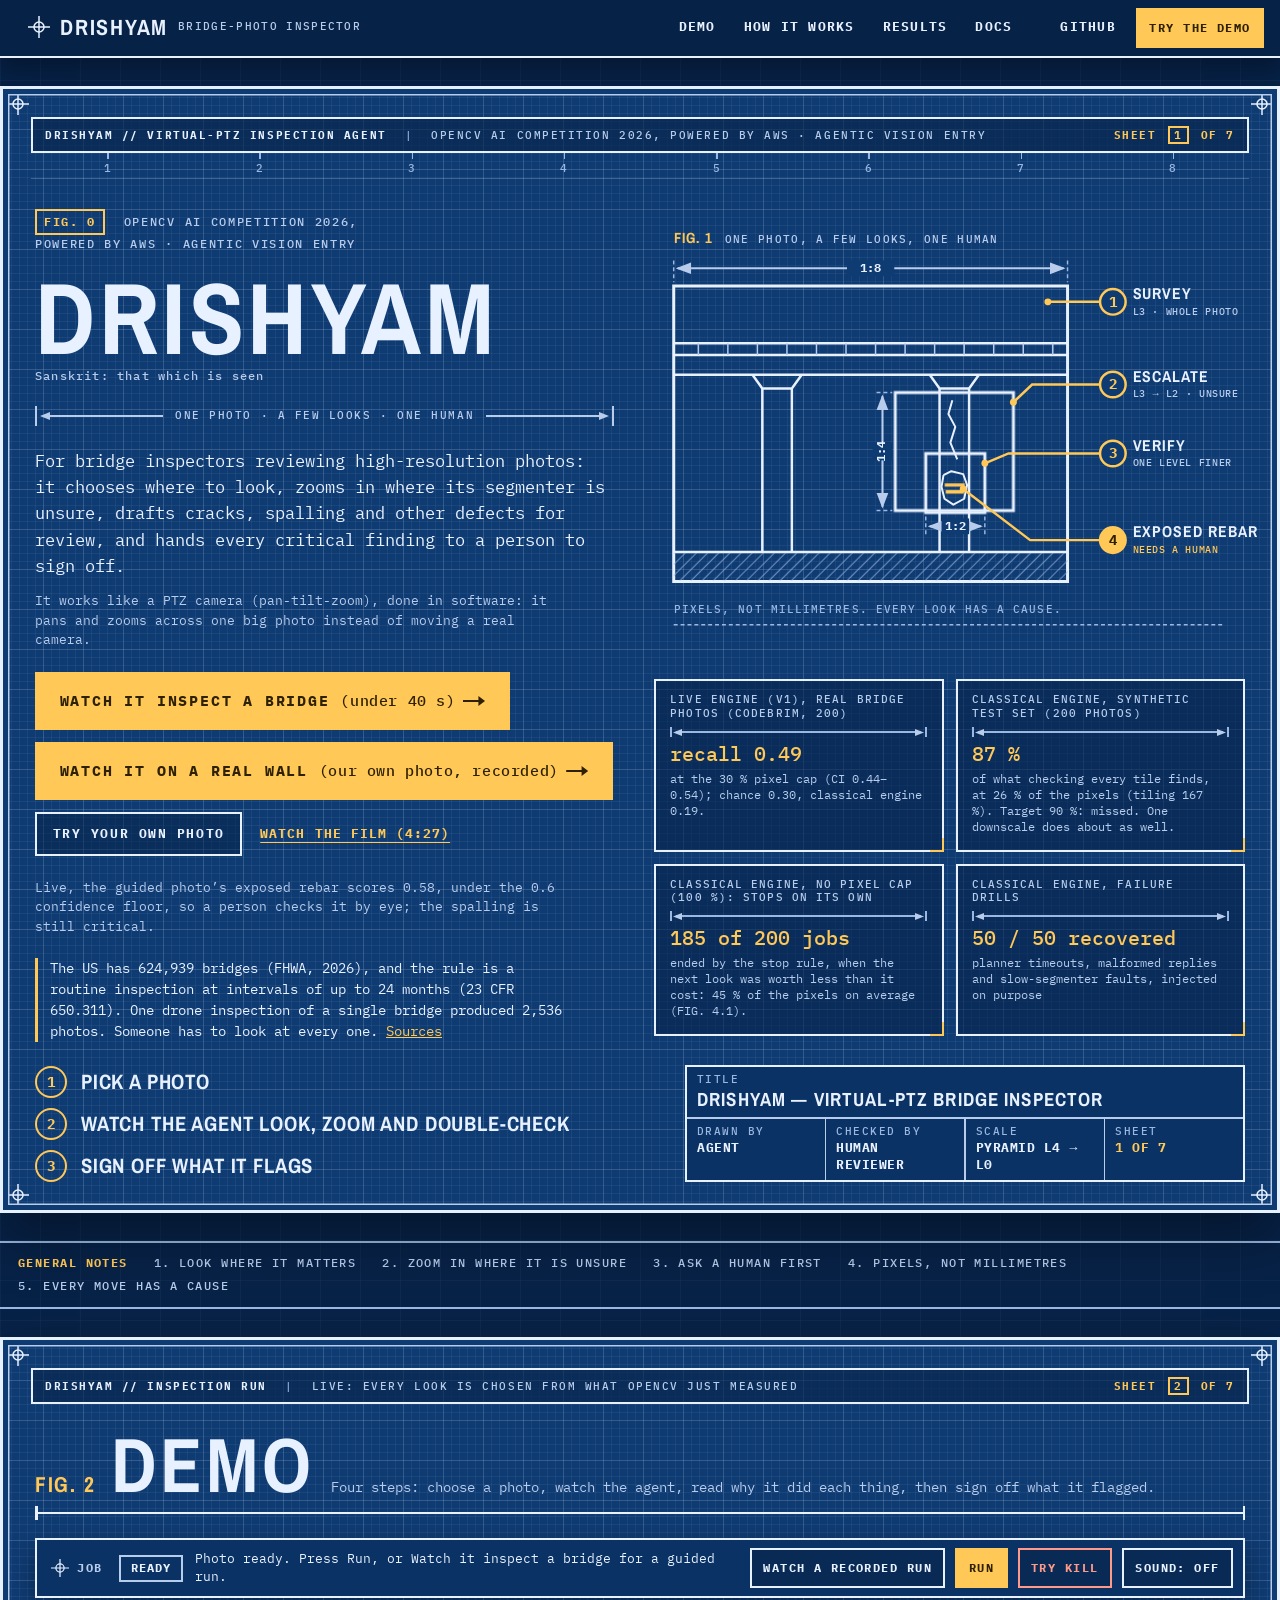
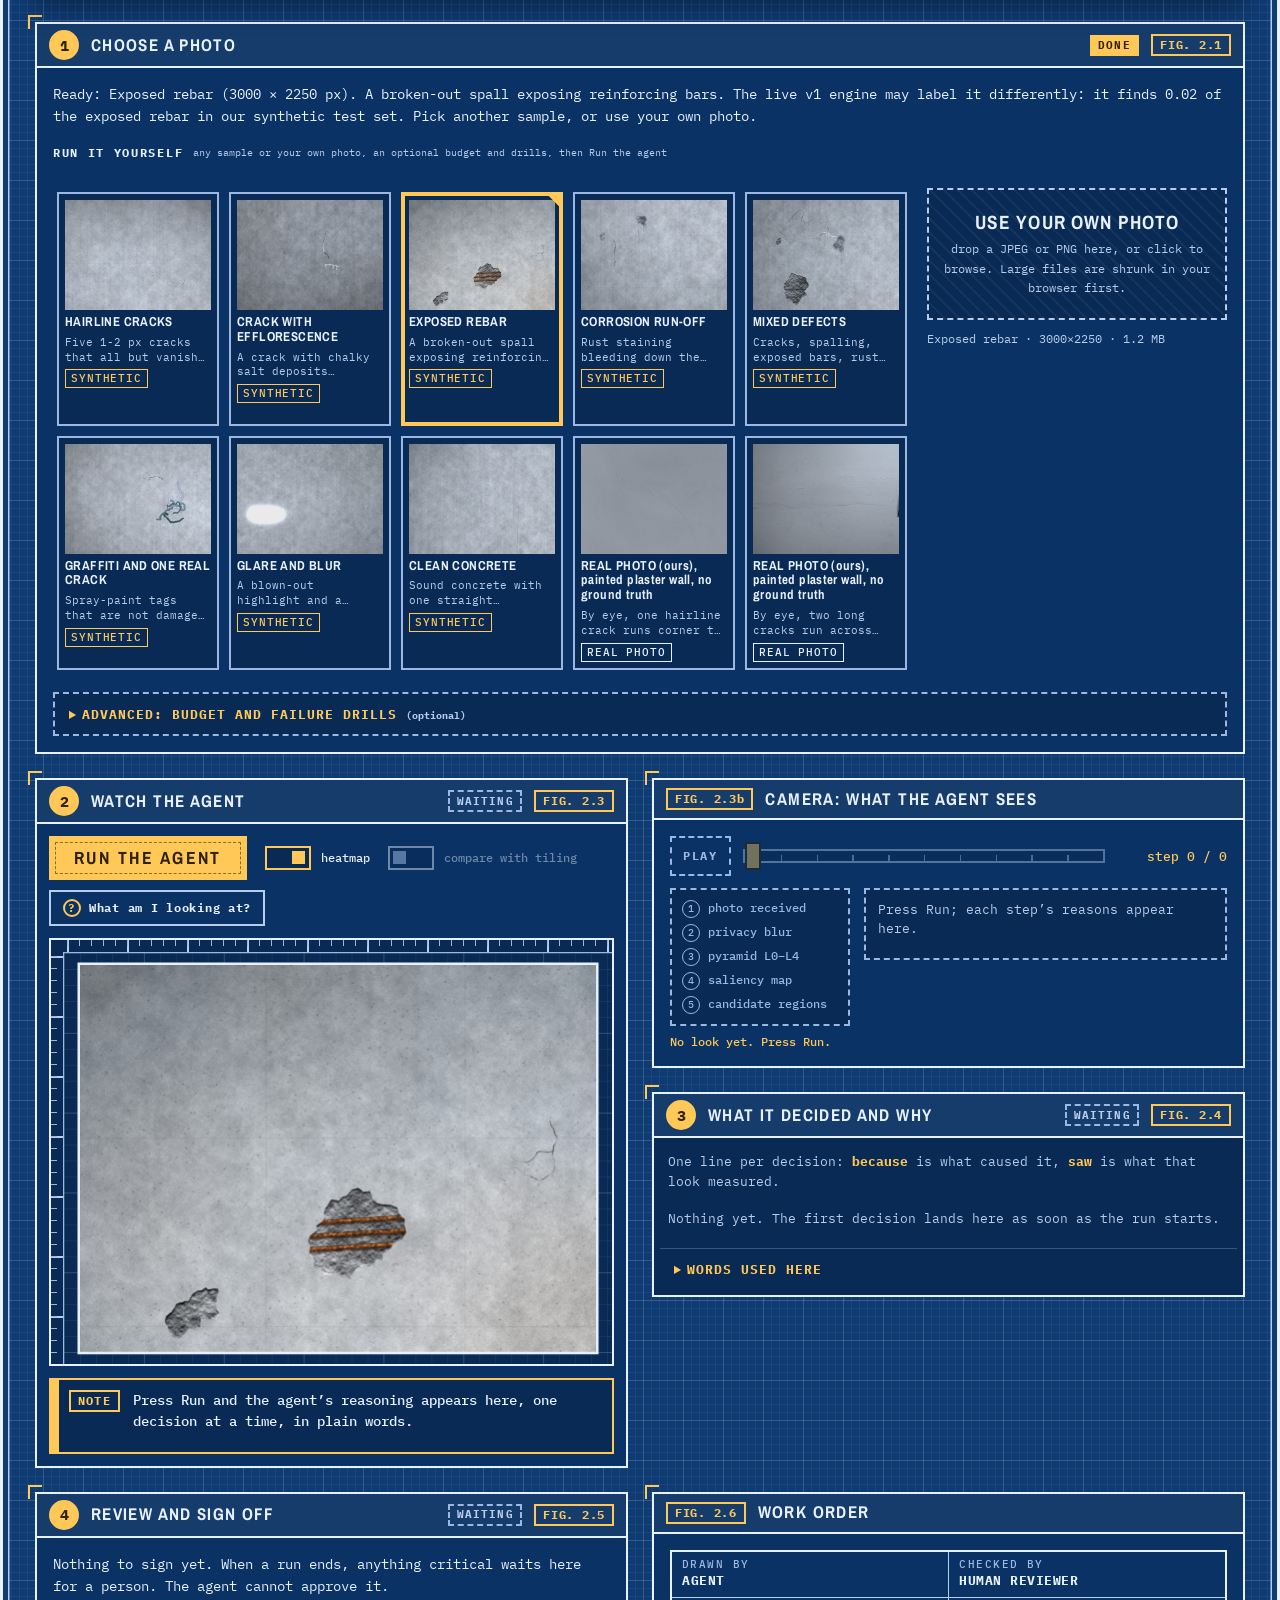
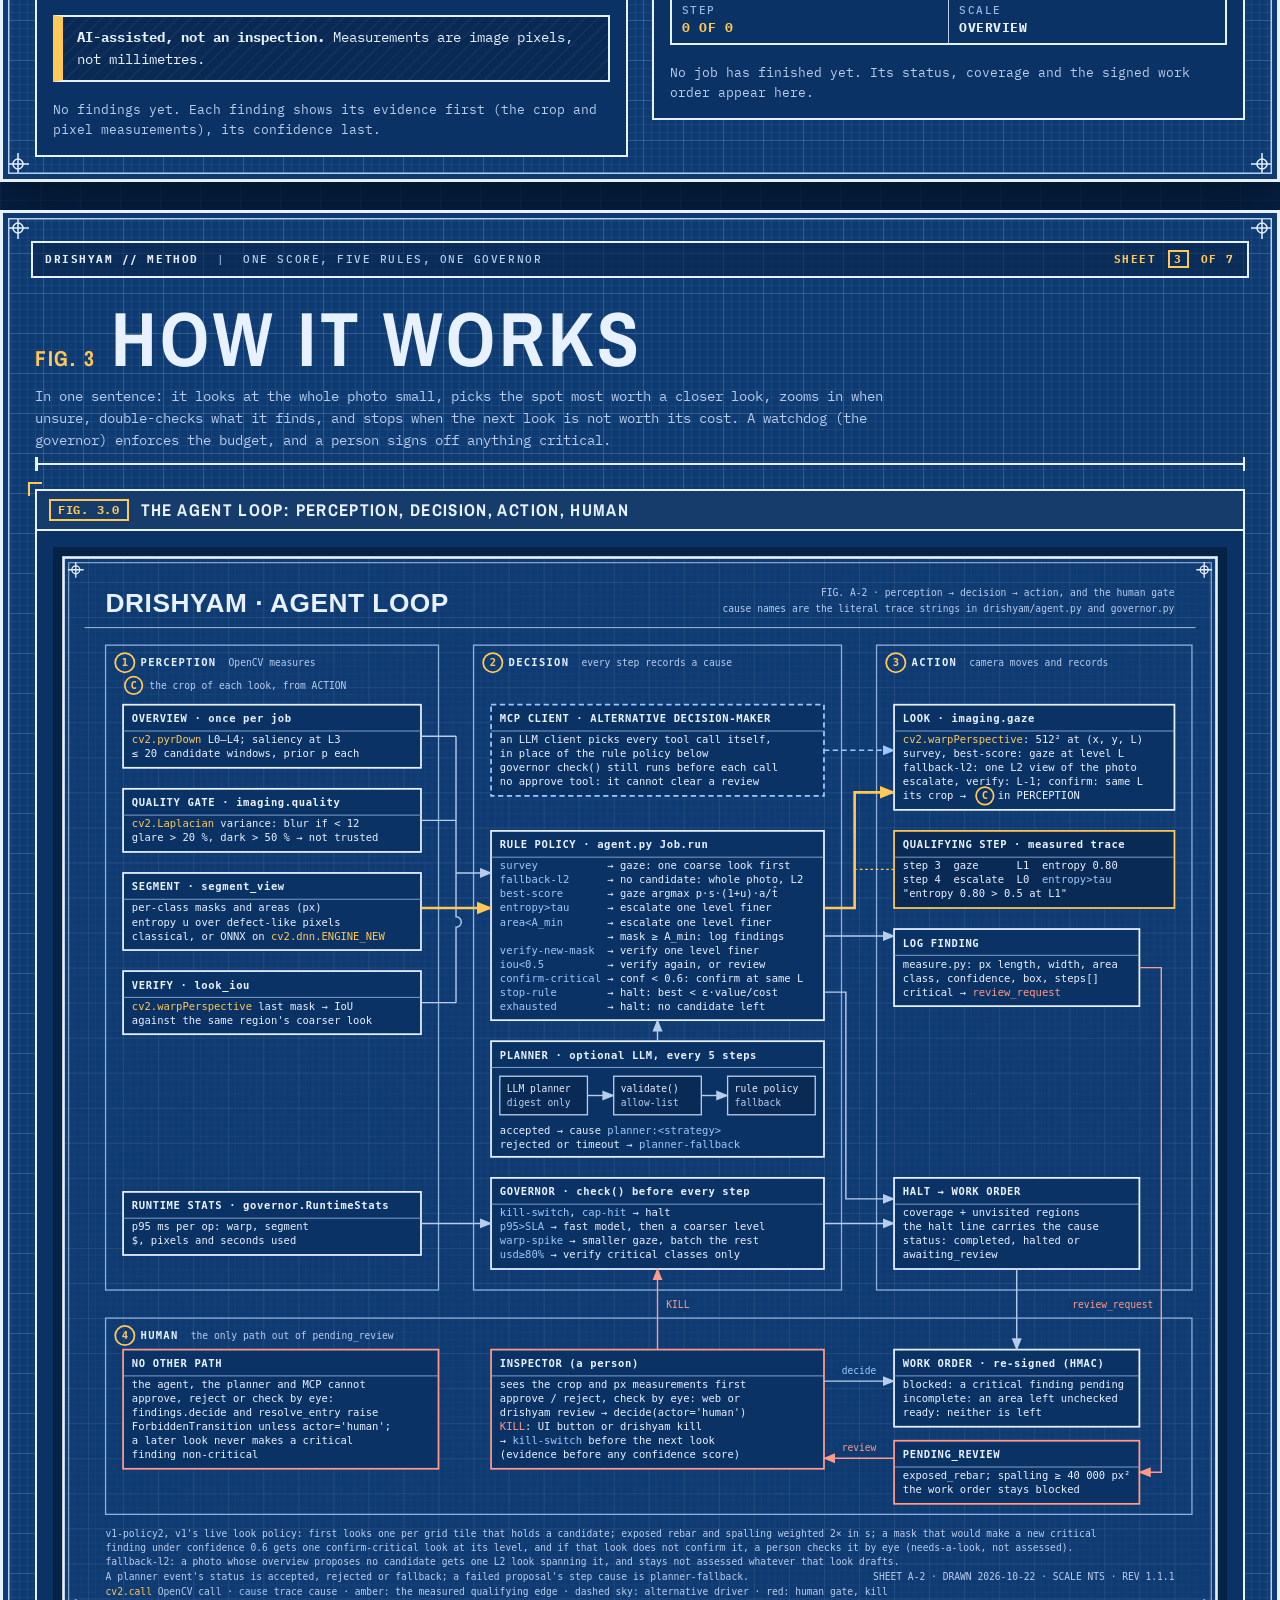
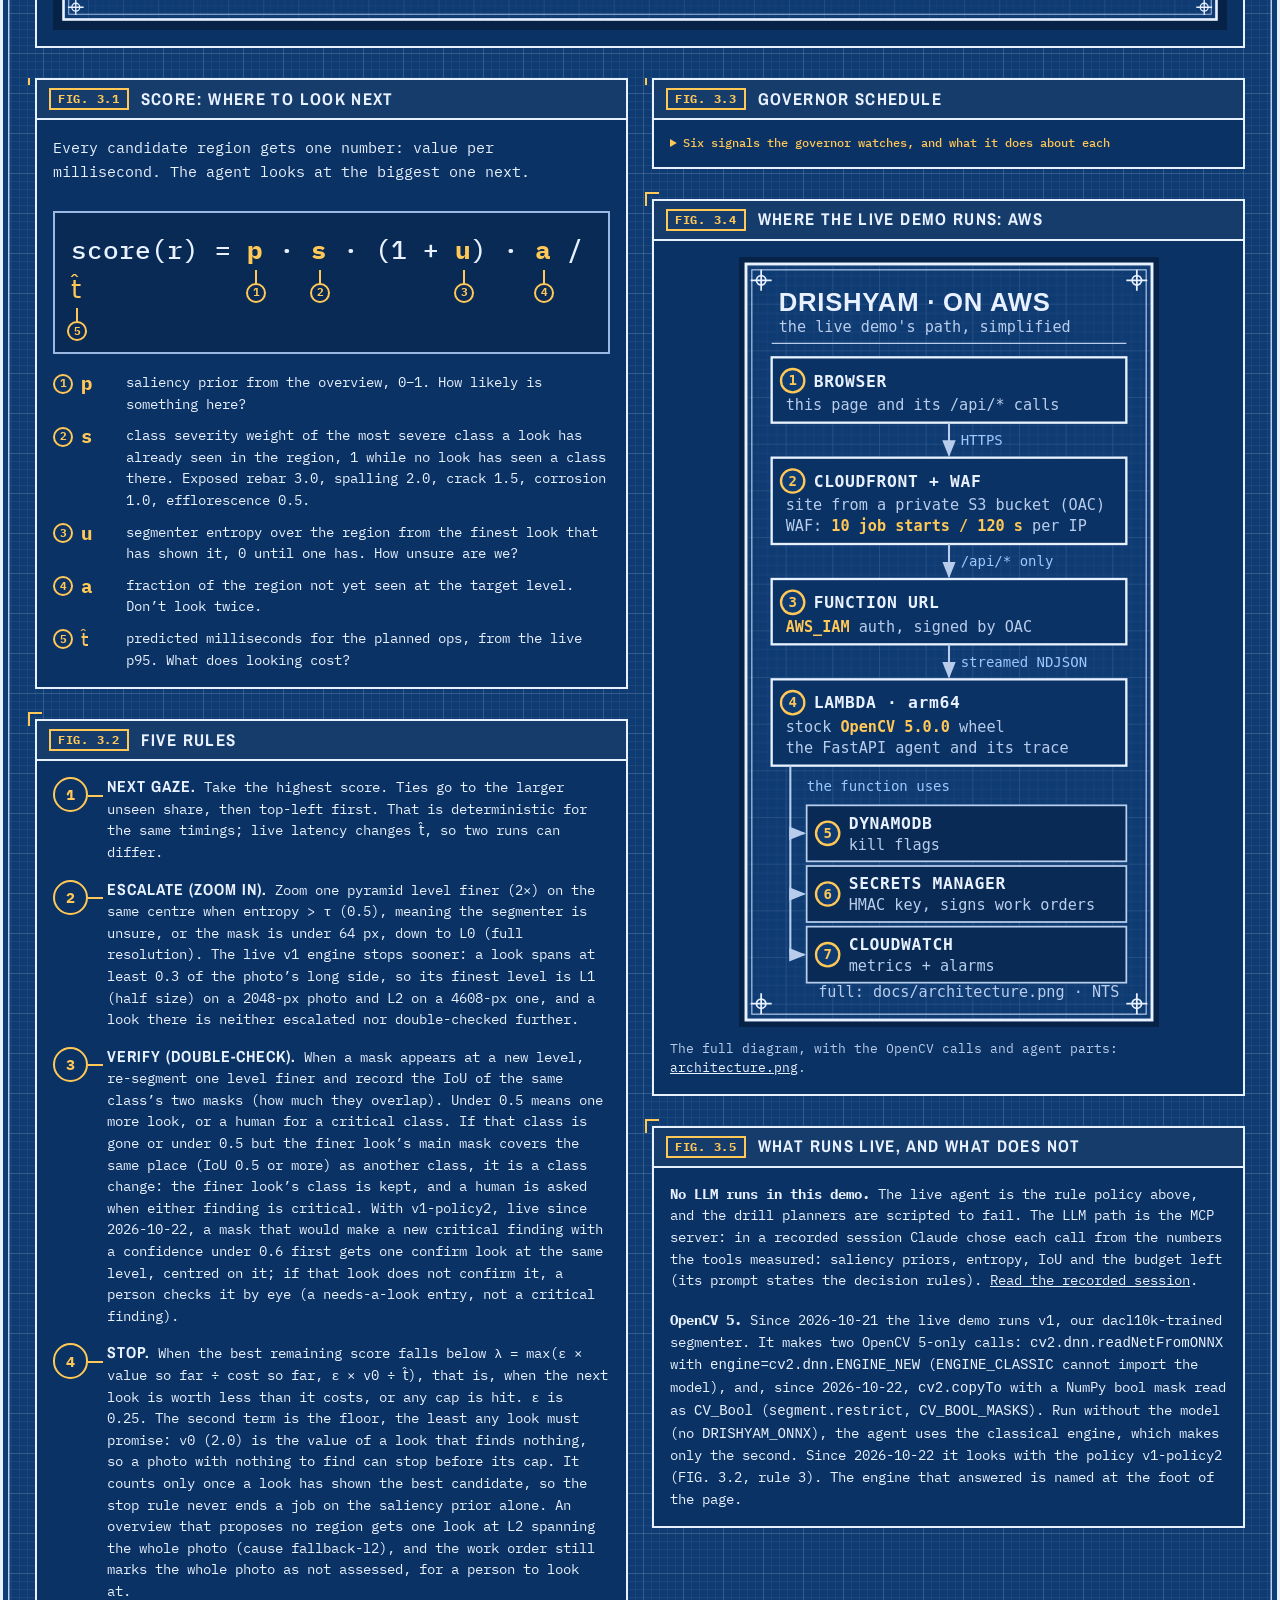
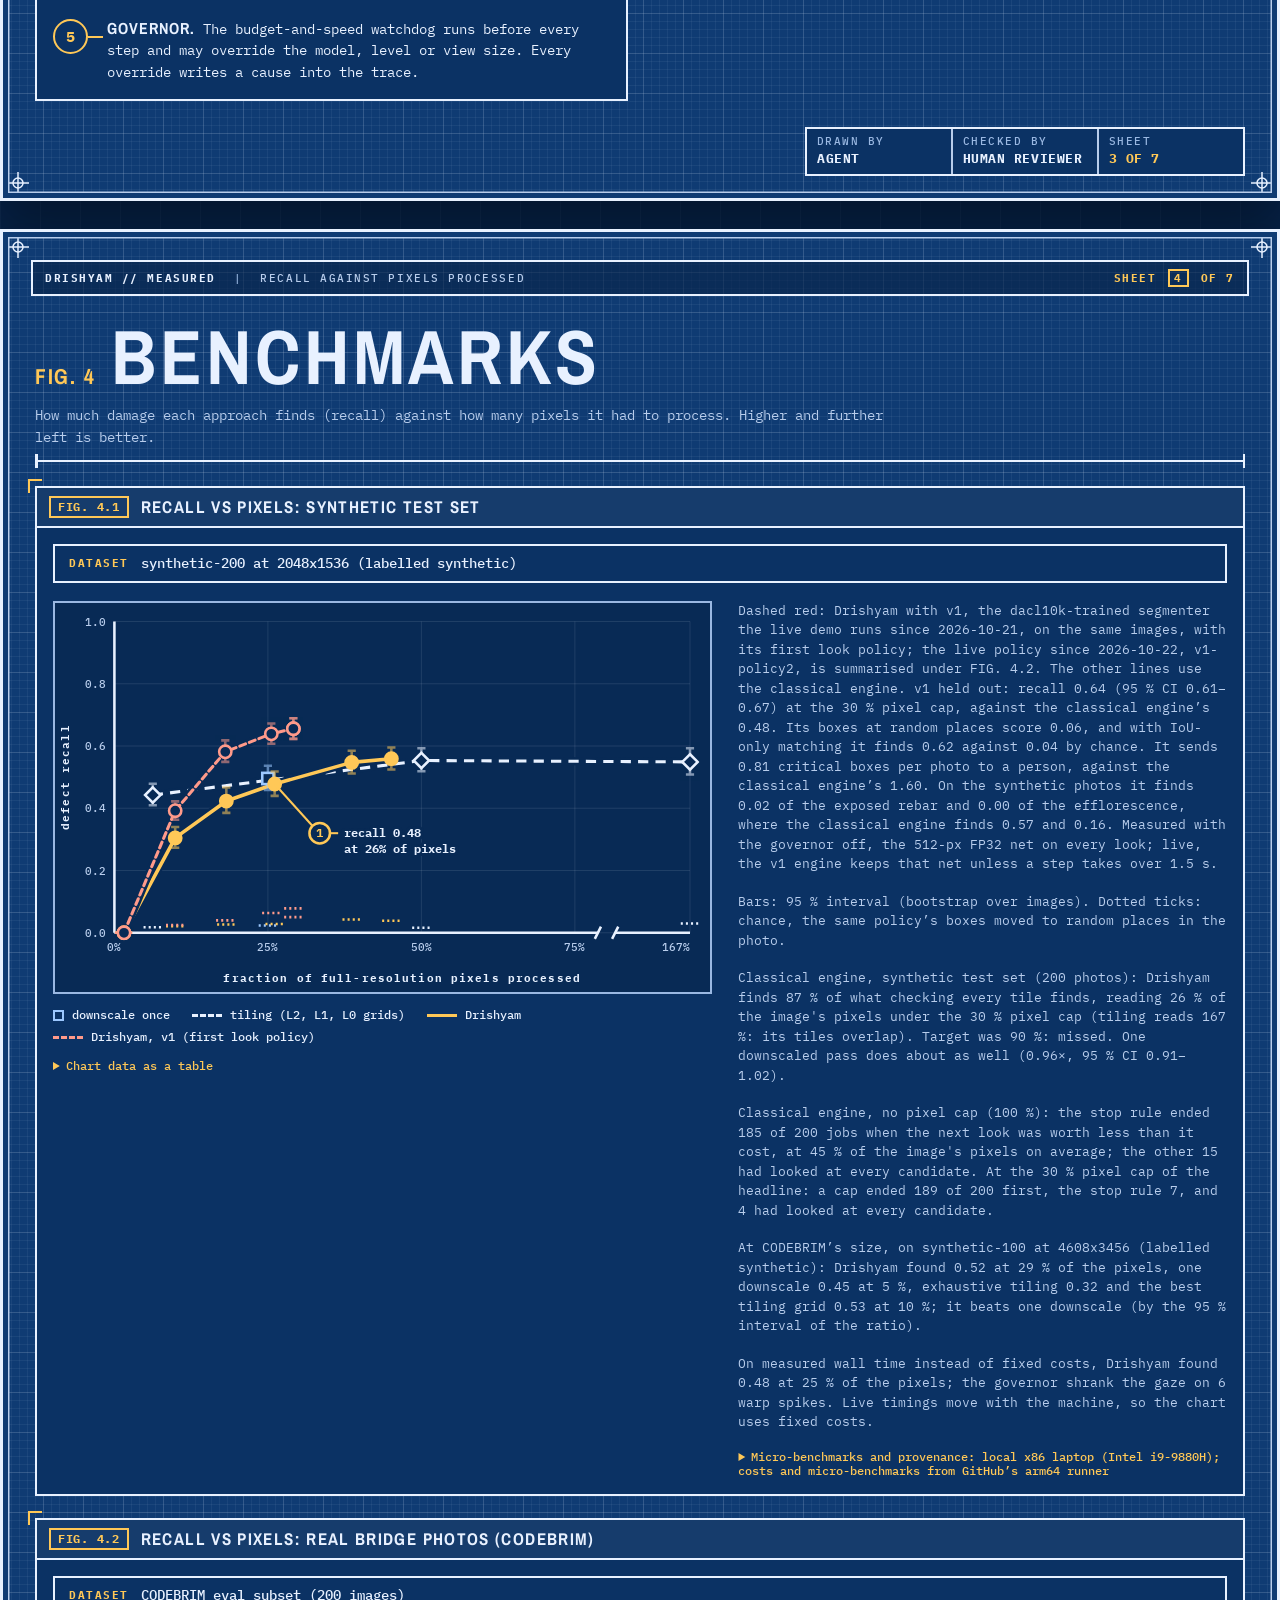
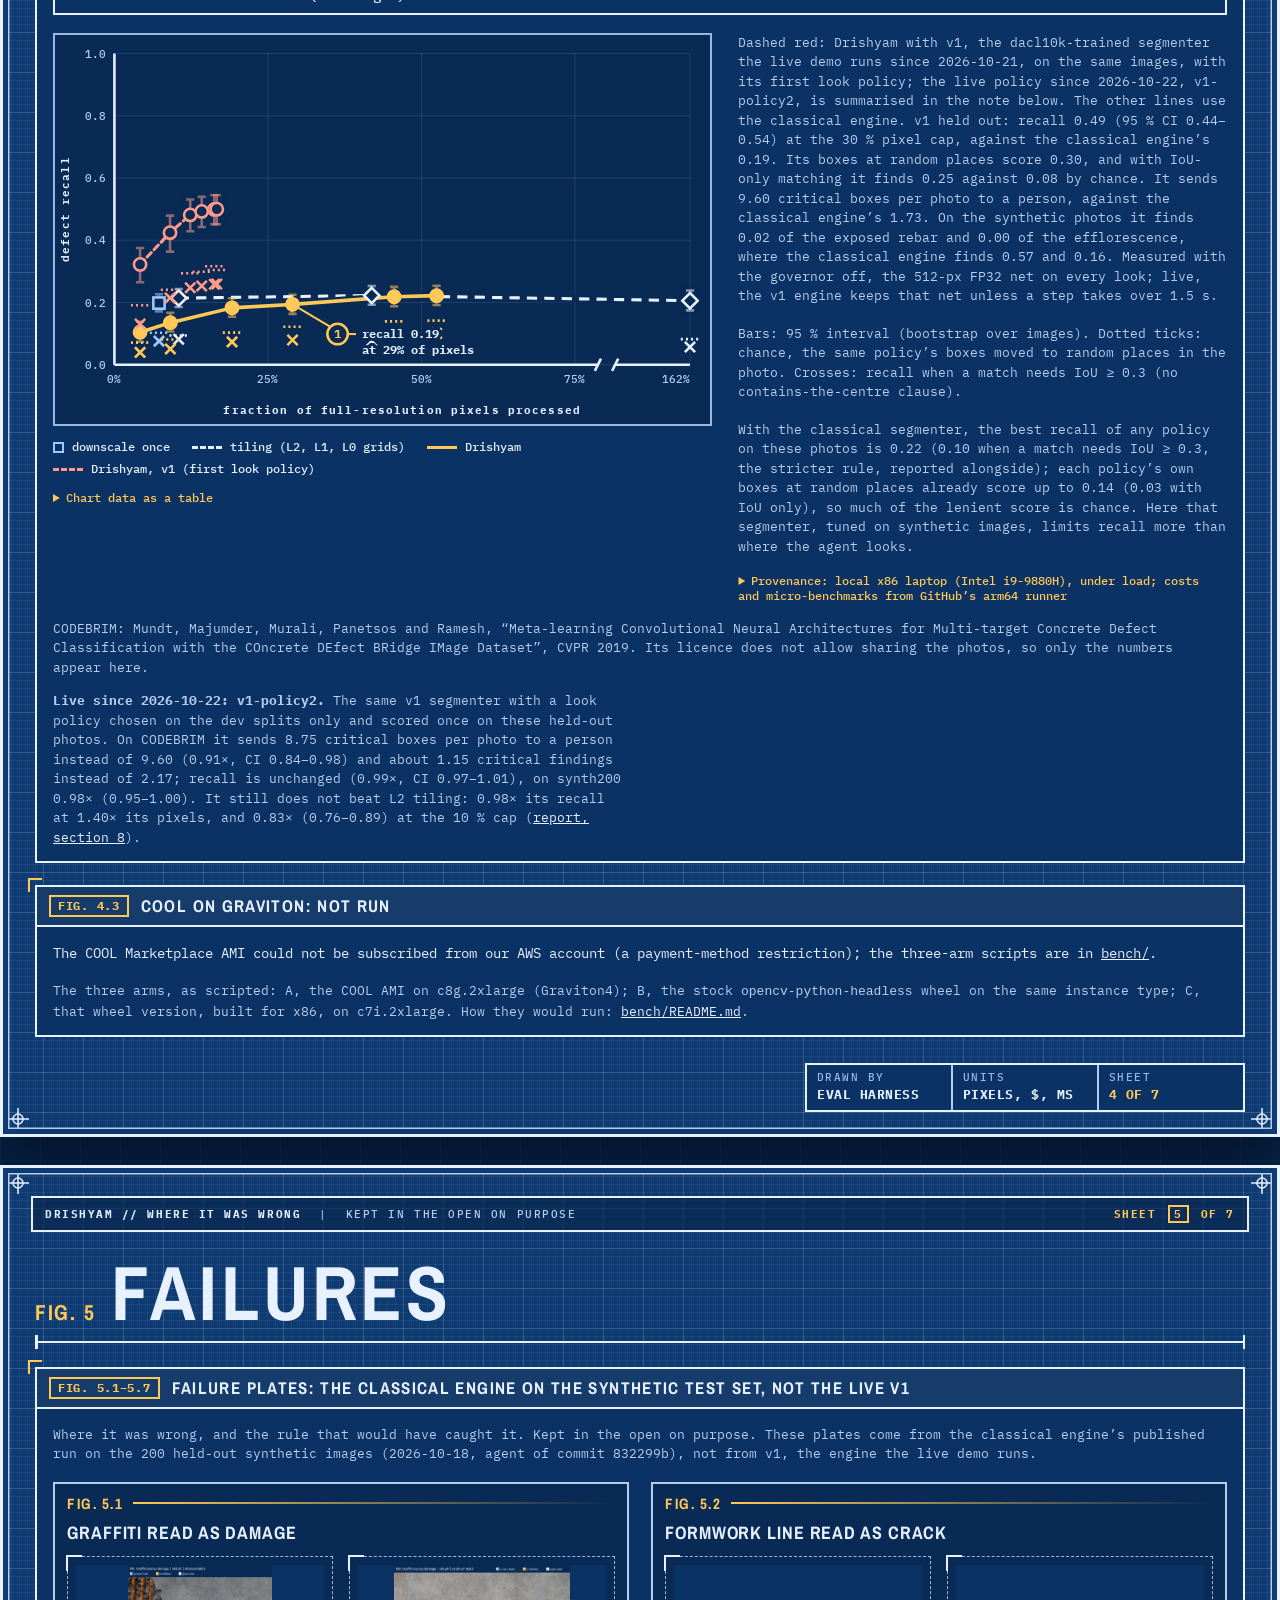
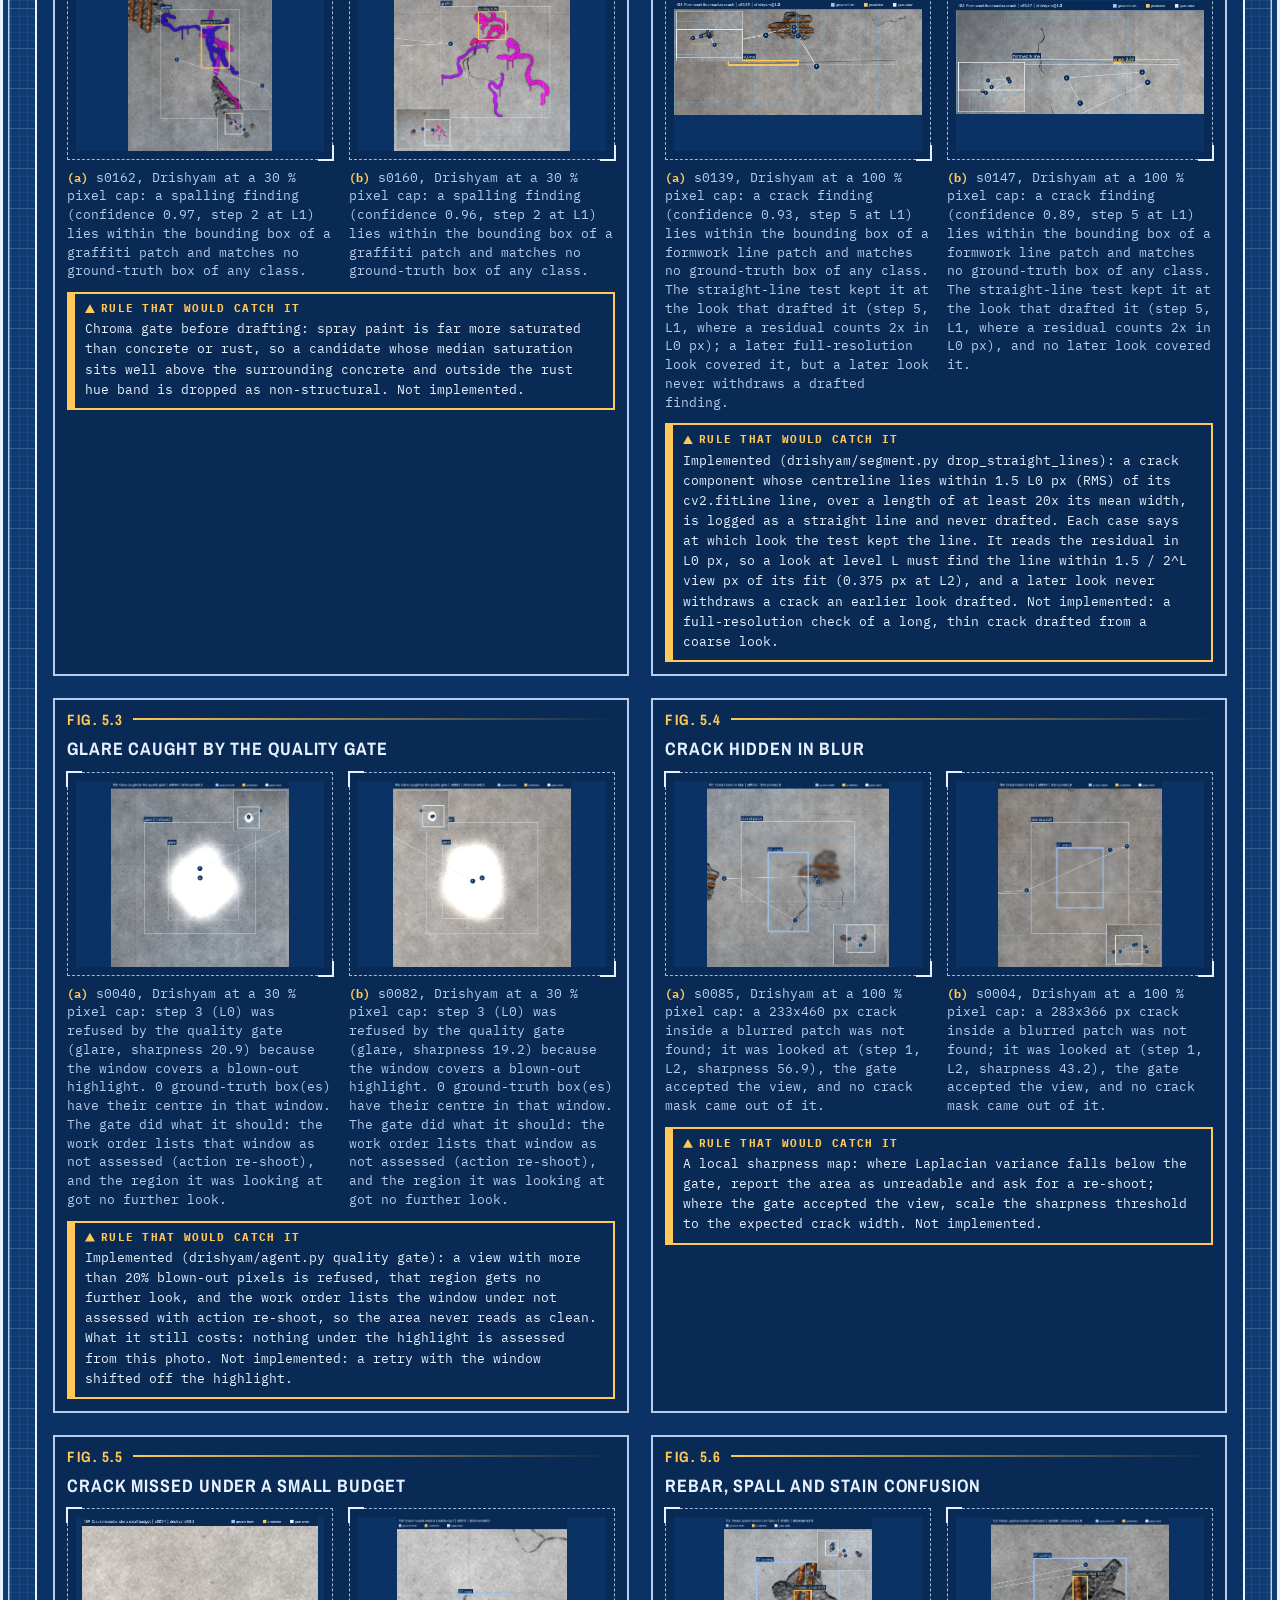
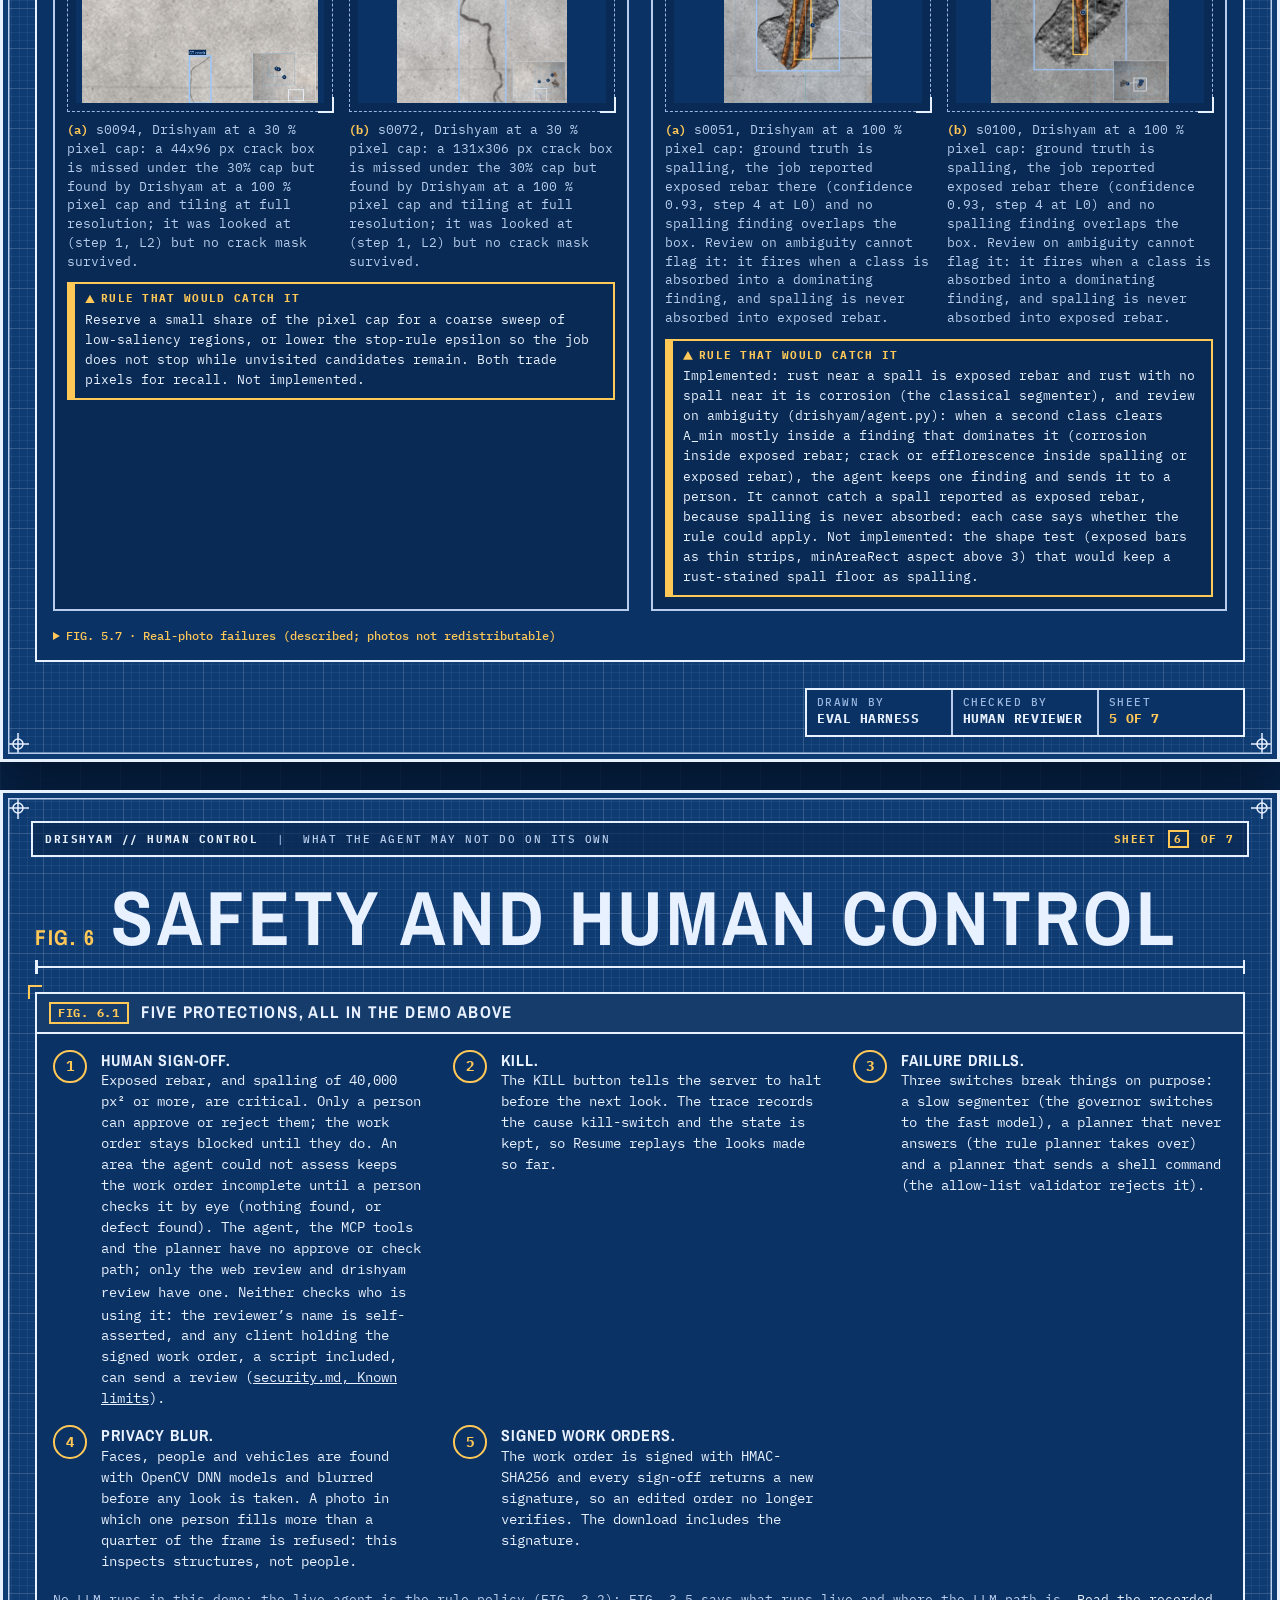
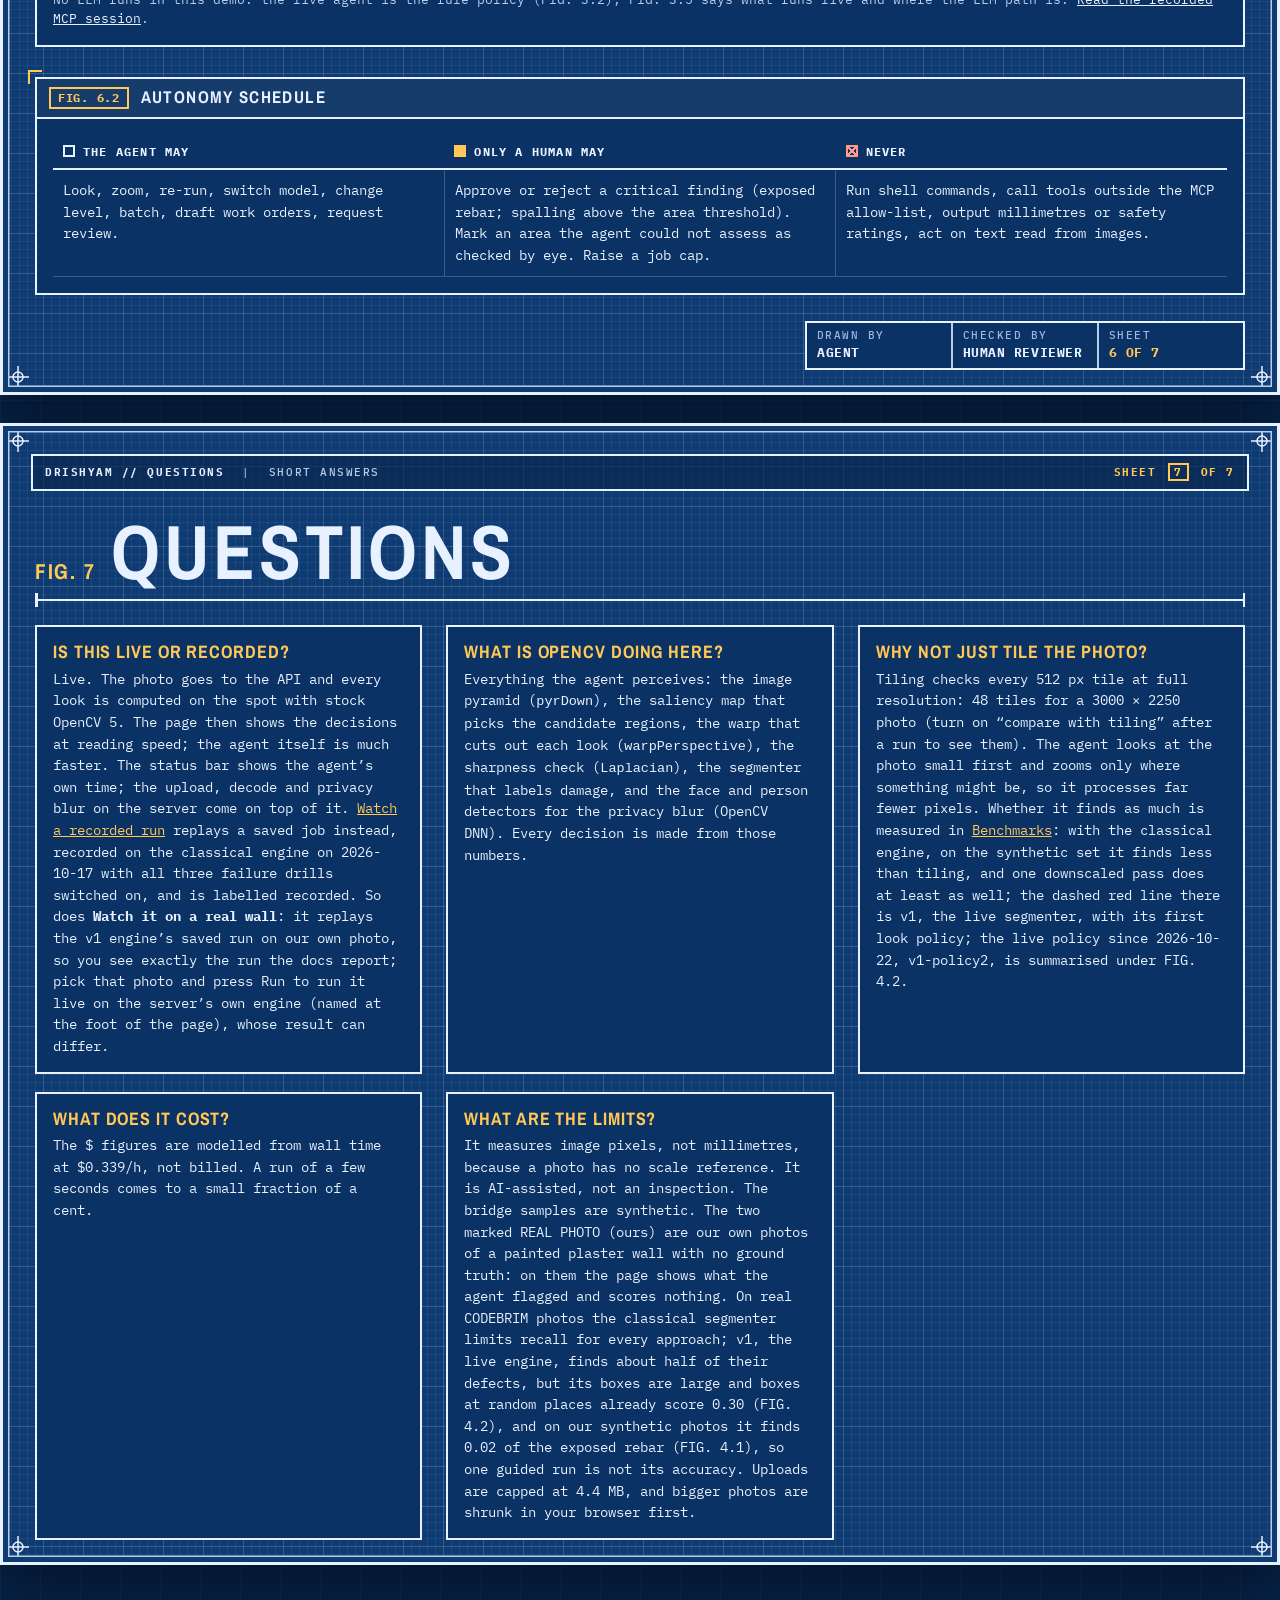
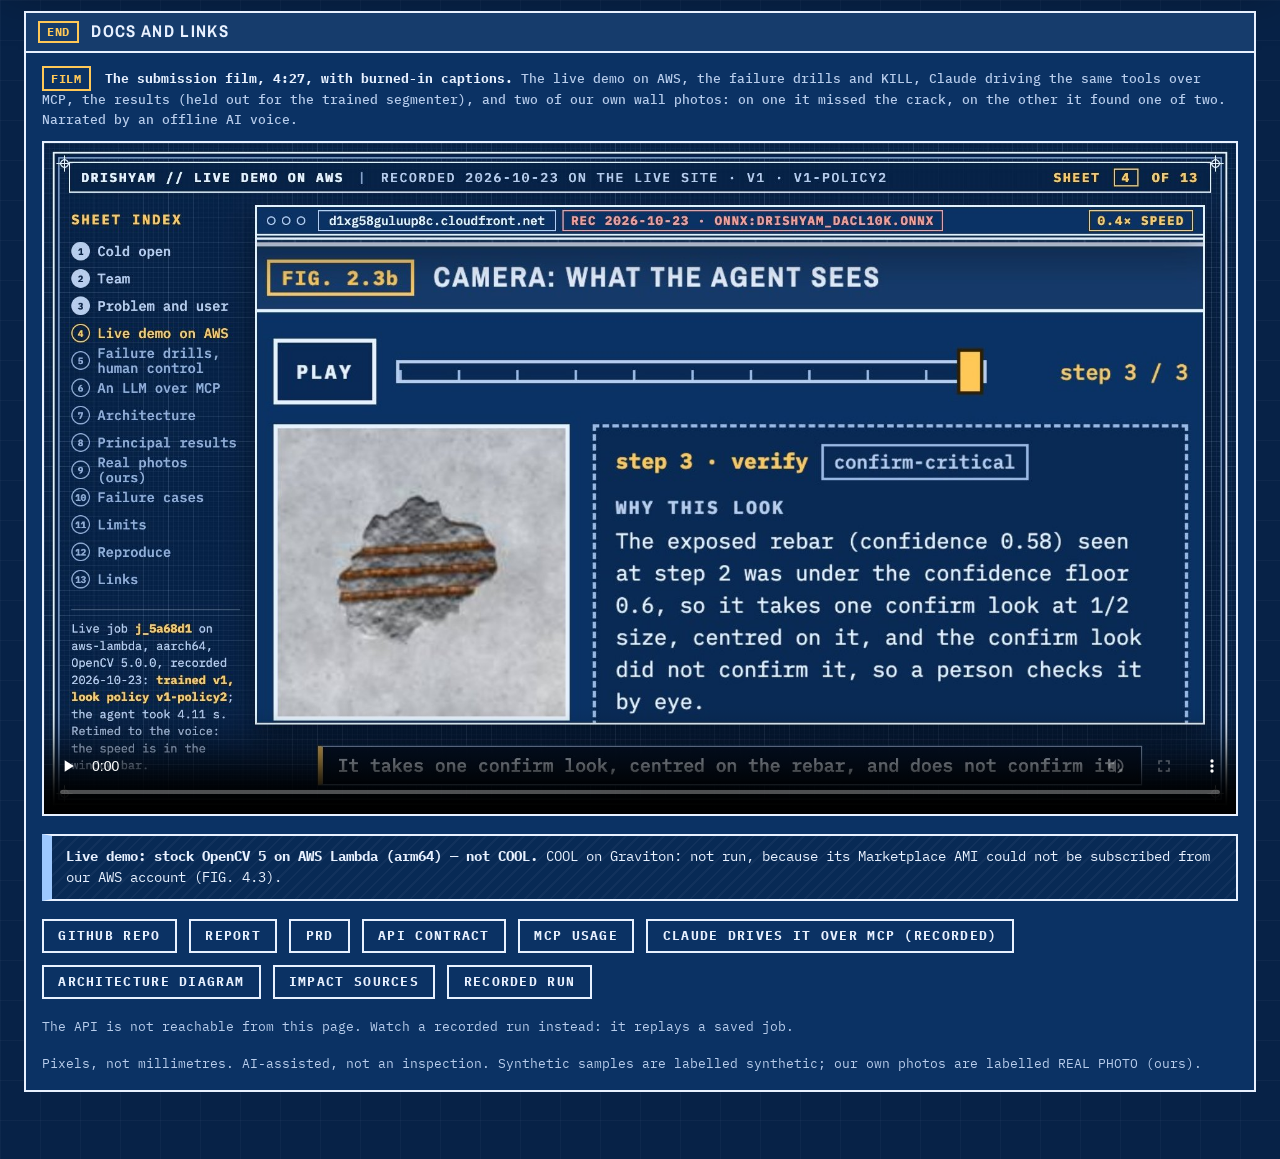
==== commit d2847a1c: "site: FIG. 5 says its plates are the classical engine's synthetic run, not the live v1 The failure p" ====
--- a/public/index.html
+++ b/public/index.html
@@ -374,7 +374,7 @@
               <div><dt>stop rule</dt><dd>stop when the next look is worth less than it would cost.</dd></div>
               <div><dt>cap-hit</dt><dd>a budget cap (pixels, $, seconds or steps) was reached, so it stopped.</dd></div>
               <div><dt>kill switch</dt><dd>your KILL button: it halts before the next look and keeps the state for Resume.</dd></div>
-              <div><dt>v1-policy2</dt><dd>the live look policy since 2026-10-22, for the v1 segmenter: first looks on a tile grid, exposed rebar and spalling weighted 2&times;, a confirm look for a critical mask under confidence 0.6, and overlapping critical findings merged (FIG. 3.1 and 3.2).</dd></div>
+              <div><dt>v1-policy2</dt><dd>the live look policy since 2026-10-22, for the v1 segmenter: a critical mask under confidence 0.6 gets a confirm look before it becomes a finding.</dd></div>
               <div><dt>confirm look</dt><dd>one more look at the same level, centred on the doubtful mask. If it does not confirm the mask, a person checks that spot by eye.</dd></div>
               <div><dt>planner</dt><dd>an optional language-model planner. Its plans must pass an allow-list; if it fails, the built-in rule planner decides.</dd></div>
             </dl>
@@ -439,7 +439,7 @@
         <p class="formula" aria-label="score of r equals p times s times one plus u times a divided by t-hat">score(r) = <b data-n="1">p</b> &middot; <b data-n="2">s</b> &middot; (1 + <b data-n="3">u</b>) &middot; <b data-n="4">a</b> / <b data-n="5">t&#770;</b></p>
         <dl class="terms">
           <div><dt data-n="1">p</dt><dd>saliency prior from the overview, 0&ndash;1. How likely is something here?</dd></div>
-          <div><dt data-n="2">s</dt><dd>class severity weight of the most severe class a look has already seen in the region, 1 while no look has seen a class there. Exposed rebar 3.0, spalling 2.0, crack 1.5, corrosion 1.0, efflorescence 0.5. The live policy, v1-policy2, doubles the two critical classes, so the trace says severity 6 for exposed rebar and 4 for spalling.</dd></div>
+          <div><dt data-n="2">s</dt><dd>class severity weight of the most severe class a look has already seen in the region, 1 while no look has seen a class there. Exposed rebar 3.0, spalling 2.0, crack 1.5, corrosion 1.0, efflorescence 0.5.</dd></div>
           <div><dt data-n="3">u</dt><dd>segmenter entropy over the region from the finest look that has shown it, 0 until one has. How unsure are we?</dd></div>
           <div><dt data-n="4">a</dt><dd>fraction of the region not yet seen at the target level. Don&rsquo;t look twice.</dd></div>
           <div><dt data-n="5">t&#770;</dt><dd>predicted milliseconds for the planned ops, from the live p95. What does looking cost?</dd></div>
@@ -451,9 +451,9 @@
       <div class="win__bar"><span class="win__fig" aria-hidden="true">FIG. 3.2</span><h3 class="win__title" id="t-rules">Five rules</h3></div>
       <div class="win__body">
         <ol class="rules">
-          <li><b>Next gaze.</b> Take the highest score. Ties go to the larger unseen share, then top-left first. That is deterministic for the same timings; live latency changes t&#770;, so two runs can differ. With v1-policy2 the candidates are first grouped into 512-px tiles at the first look&rsquo;s level, cut as the tiling baseline cuts them: one first look per tile that holds a candidate, covering that tile.</li>
+          <li><b>Next gaze.</b> Take the highest score. Ties go to the larger unseen share, then top-left first. That is deterministic for the same timings; live latency changes t&#770;, so two runs can differ.</li>
           <li><b>Escalate (zoom in).</b> Zoom one pyramid level finer (2&times;) on the same centre when entropy &gt; &tau; (0.5), meaning the segmenter is unsure, or the mask is under 64 px, down to L0 (full resolution). The live v1 engine stops sooner: a look spans at least 0.3 of the photo&rsquo;s long side, so its finest level is L1 (half size) on a 2048-px photo and L2 on a 4608-px one, and a look there is neither escalated nor double-checked further.</li>
-          <li><b>Verify (double-check).</b> When a mask appears at a new level, re-segment one level finer and record the IoU of the same class&rsquo;s two masks (how much they overlap). Under 0.5 means one more look, or a human for a critical class. If that class is gone or under 0.5 but the finer look&rsquo;s main mask covers the same place (IoU 0.5 or more) as another class, it is a <i>class change</i>: the finer look&rsquo;s class is kept, and a human is asked when either finding is critical. With v1-policy2, live since 2026-10-22, a mask that would make a new critical finding with a confidence under 0.6 first gets one confirm look at the same level, centred on it; if that look does not confirm it, a person checks it by eye (a needs-a-look entry, not a critical finding). Overlapping critical findings of one class are merged: a critical mask joins a critical finding of its class when either box lies at least half inside the other.</li>
+          <li><b>Verify (double-check).</b> When a mask appears at a new level, re-segment one level finer and record the IoU of the same class&rsquo;s two masks (how much they overlap). Under 0.5 means one more look, or a human for a critical class. If that class is gone or under 0.5 but the finer look&rsquo;s main mask covers the same place (IoU 0.5 or more) as another class, it is a <i>class change</i>: the finer look&rsquo;s class is kept, and a human is asked when either finding is critical. With v1-policy2, live since 2026-10-22, a mask that would make a new critical finding with a confidence under 0.6 first gets one confirm look at the same level, centred on it; if that look does not confirm it, a person checks it by eye (a needs-a-look entry, not a critical finding).</li>
           <li><b>Stop.</b> When the best remaining score falls below &lambda; = max(&epsilon; &times; value so far &divide; cost so far, &epsilon; &times; v0 &divide; t&#770;), that is, when the next look is worth less than it costs, or any cap is hit. &epsilon; is 0.25. The second term is the floor, the least any look must promise: v0 (2.0) is the value of a look that finds nothing, so a photo with nothing to find can stop before its cap. It counts only once a look has shown the best candidate, so the stop rule never ends a job on the saliency prior alone. An overview that proposes no region gets one look at L2 spanning the whole photo (cause <i>fallback-l2</i>), and the work order still marks the whole photo as not assessed, for a person to look at.</li>
           <li><b>Governor.</b> The budget-and-speed watchdog runs before every step and may override the model, level or view size. Every override writes a cause into the trace.</li>
         </ol>
@@ -494,7 +494,7 @@
       <div class="win__bar"><span class="win__fig" aria-hidden="true">FIG. 3.5</span><h3 class="win__title" id="t-live">What runs live, and what does not</h3></div>
       <div class="win__body stack">
         <p class="say"><b>No LLM runs in this demo.</b> The live agent is the rule policy above, and the drill planners are scripted to fail. The LLM path is the MCP server: in a recorded session Claude chose each call from the numbers the tools measured: saliency priors, entropy, IoU and the budget left (its prompt states the decision rules). <a href="https://github.com/vj-io/drishyam/blob/main/docs/mcp-session/transcript.md" rel="noopener noreferrer">Read the recorded session</a>.</p>
-        <p class="say"><b>OpenCV 5.</b> Since 2026-10-21 the live demo runs v1, our dacl10k-trained segmenter. It makes two OpenCV 5-only calls: <code>cv2.dnn.readNetFromONNX</code> with <code>engine=cv2.dnn.ENGINE_NEW</code> (<code>ENGINE_CLASSIC</code> cannot import the model), and, since 2026-10-22, <code>cv2.copyTo</code> with a NumPy bool mask read as <code>CV_Bool</code> (<code>segment.restrict</code>, <code>CV_BOOL_MASKS</code>). Run without the model (no <code>DRISHYAM_ONNX</code>), the agent uses the classical engine, which makes only the second. Since 2026-10-22 it looks with the policy v1-policy2 (FIG. 3.1 and 3.2). The engine that answered is named at the foot of the page.</p>
+        <p class="say"><b>OpenCV 5.</b> Since 2026-10-21 the live demo runs v1, our dacl10k-trained segmenter. It makes two OpenCV 5-only calls: <code>cv2.dnn.readNetFromONNX</code> with <code>engine=cv2.dnn.ENGINE_NEW</code> (<code>ENGINE_CLASSIC</code> cannot import the model), and, since 2026-10-22, <code>cv2.copyTo</code> with a NumPy bool mask read as <code>CV_Bool</code> (<code>segment.restrict</code>, <code>CV_BOOL_MASKS</code>). Run without the model (no <code>DRISHYAM_ONNX</code>), the agent uses the classical engine, which makes only the second. Since 2026-10-22 it looks with the policy v1-policy2 (FIG. 3.2, rule 3). The engine that answered is named at the foot of the page.</p>
       </div>
     </section>
 
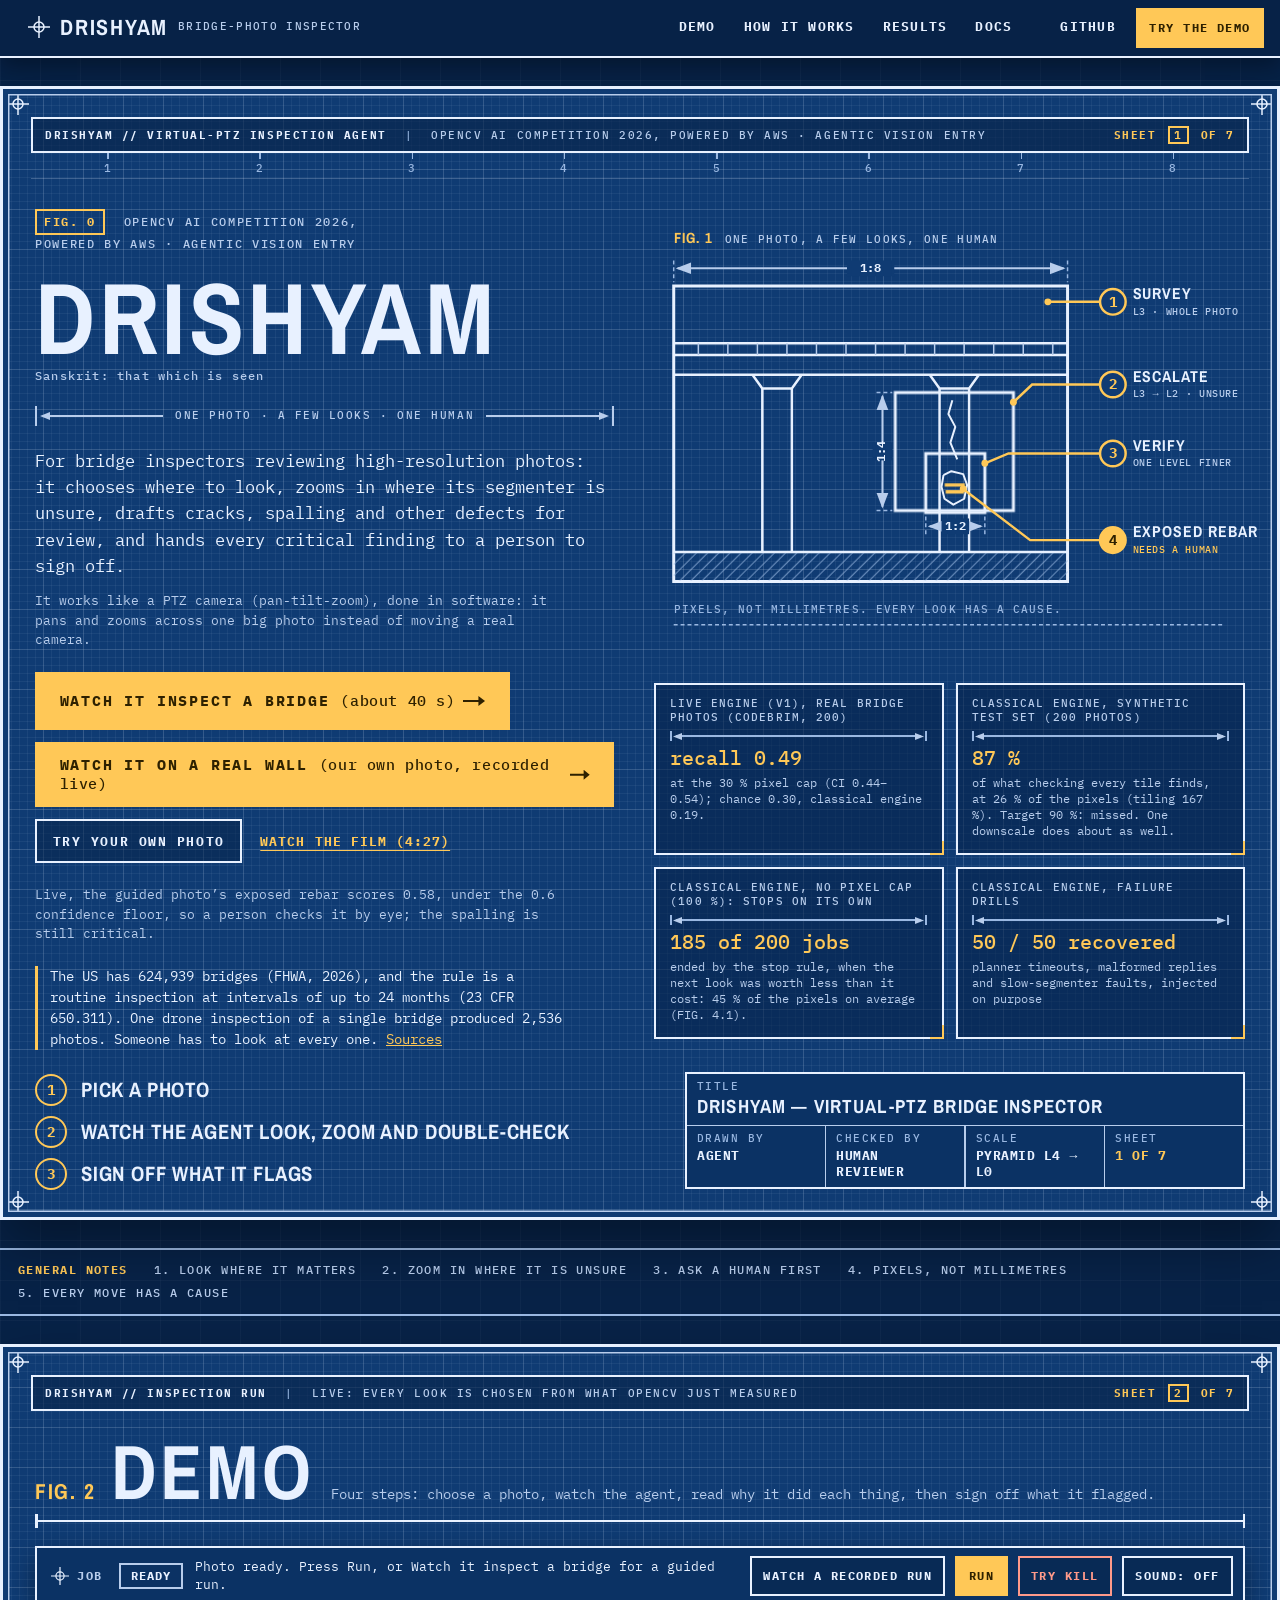
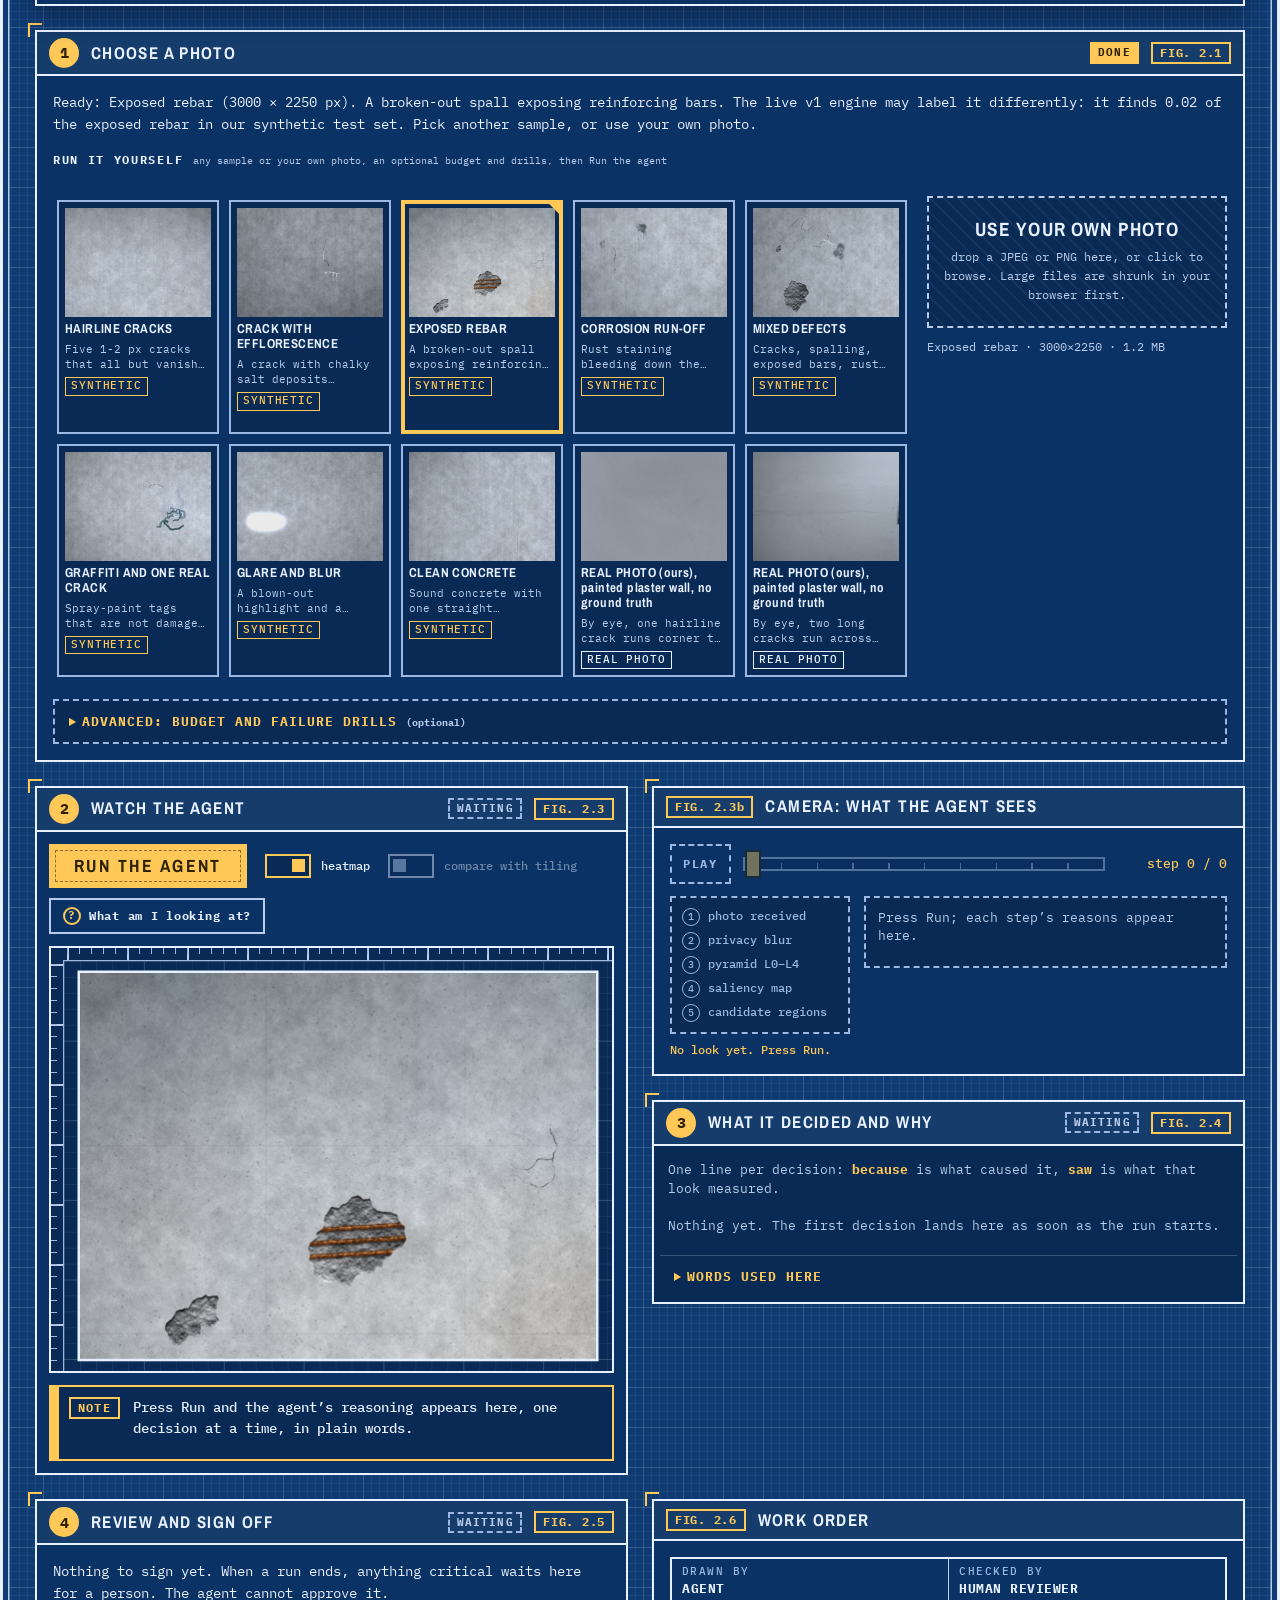
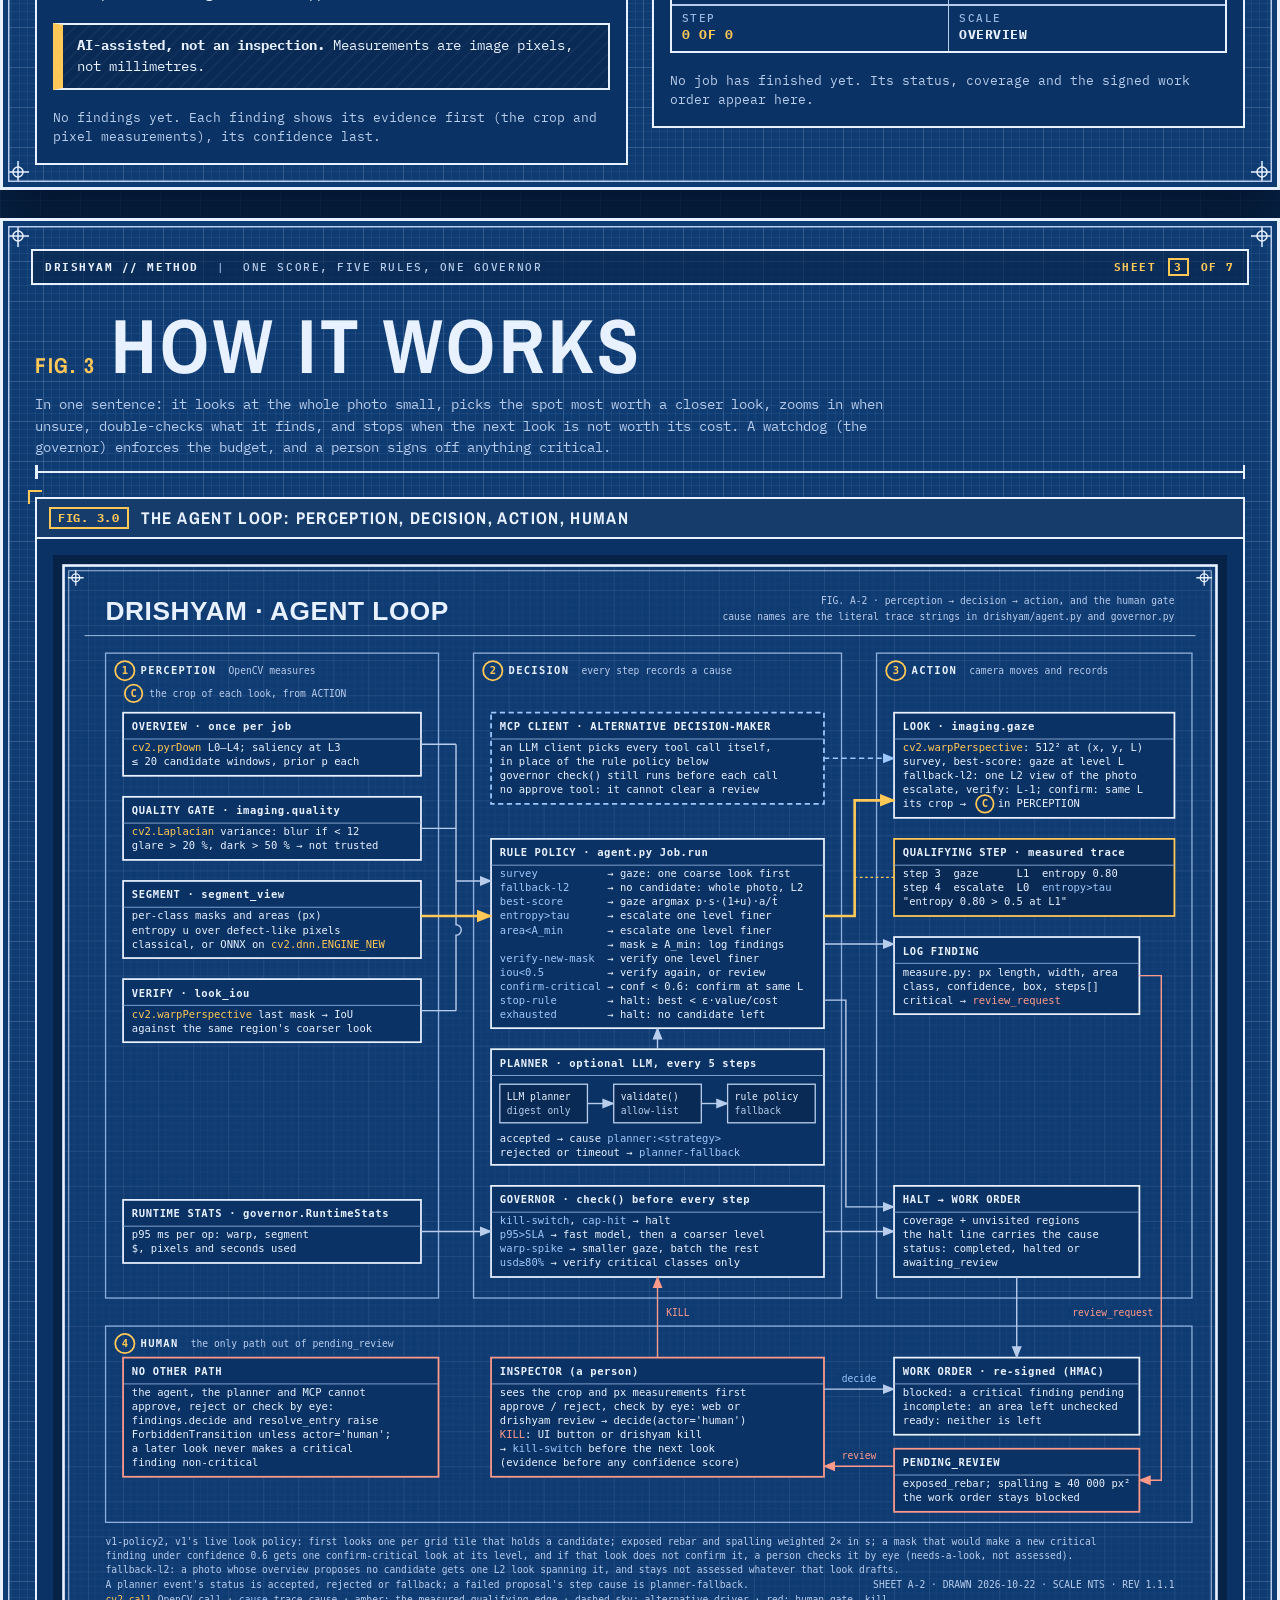
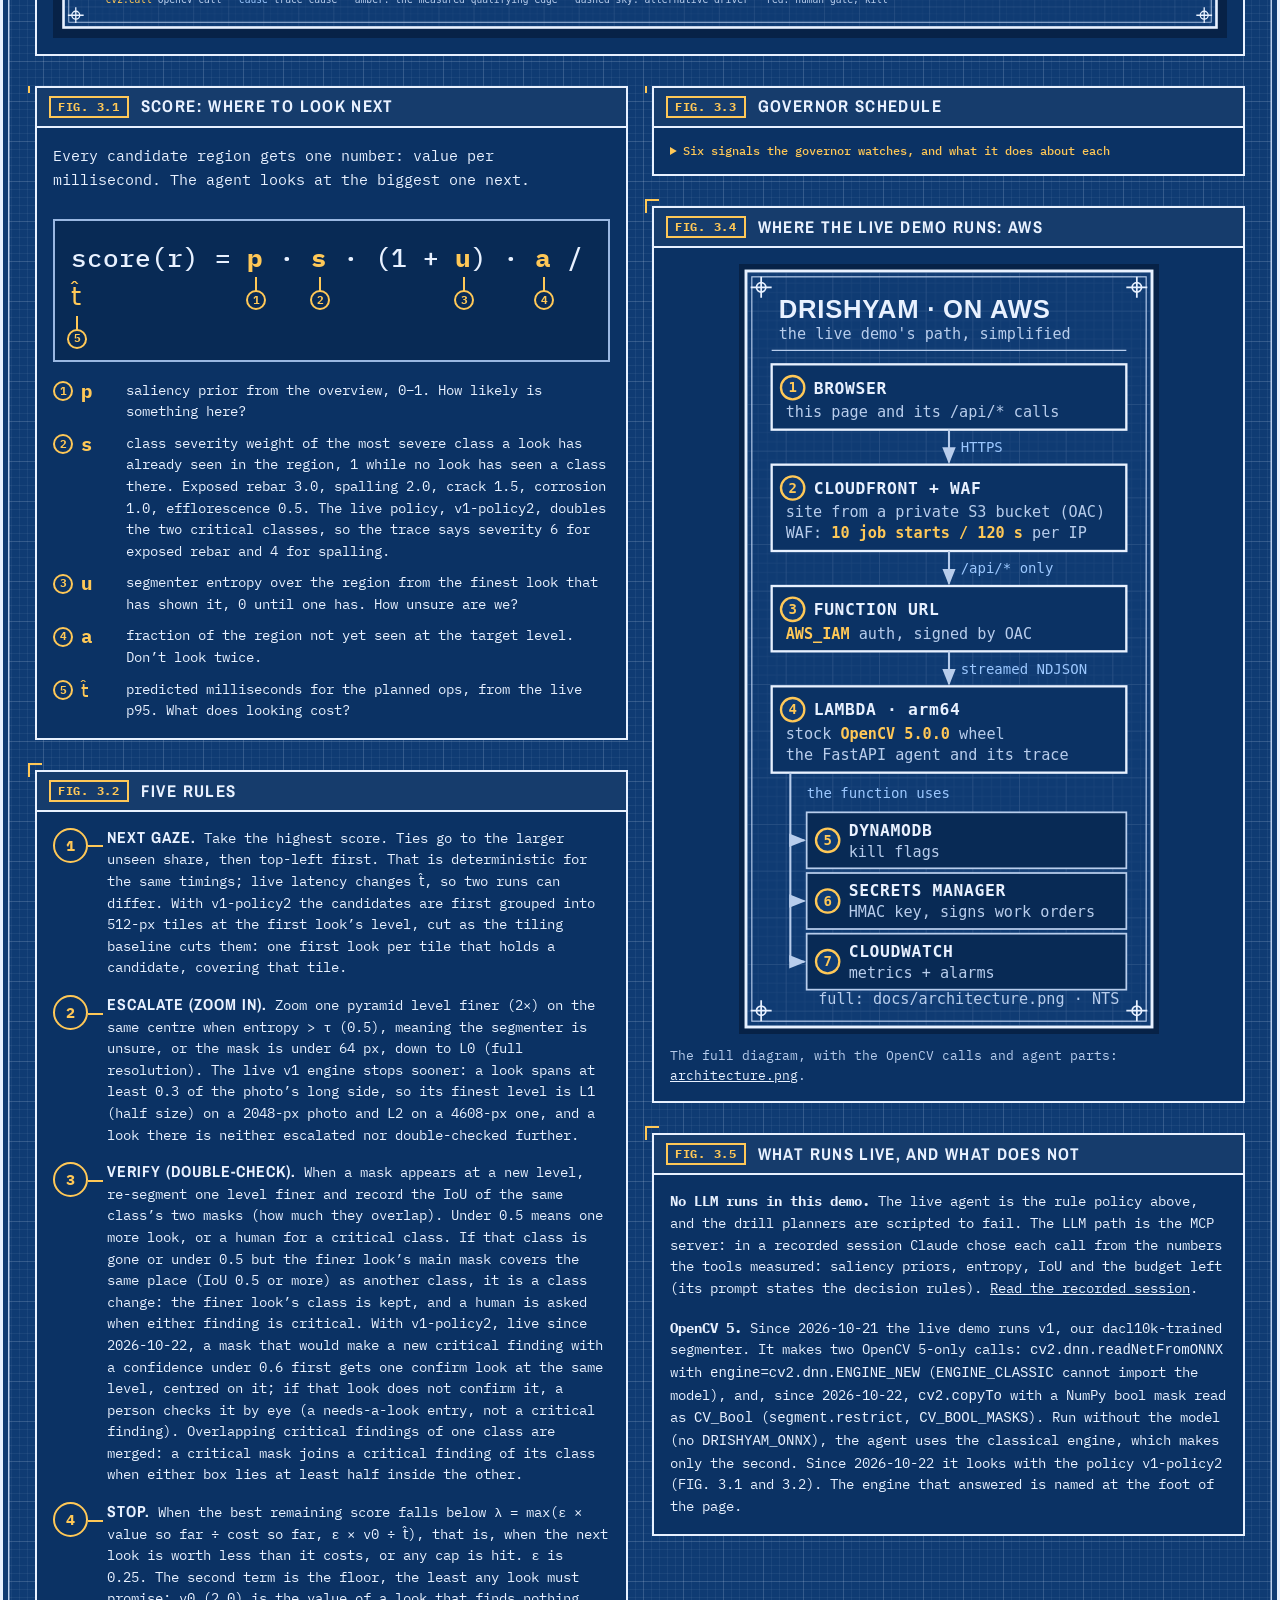
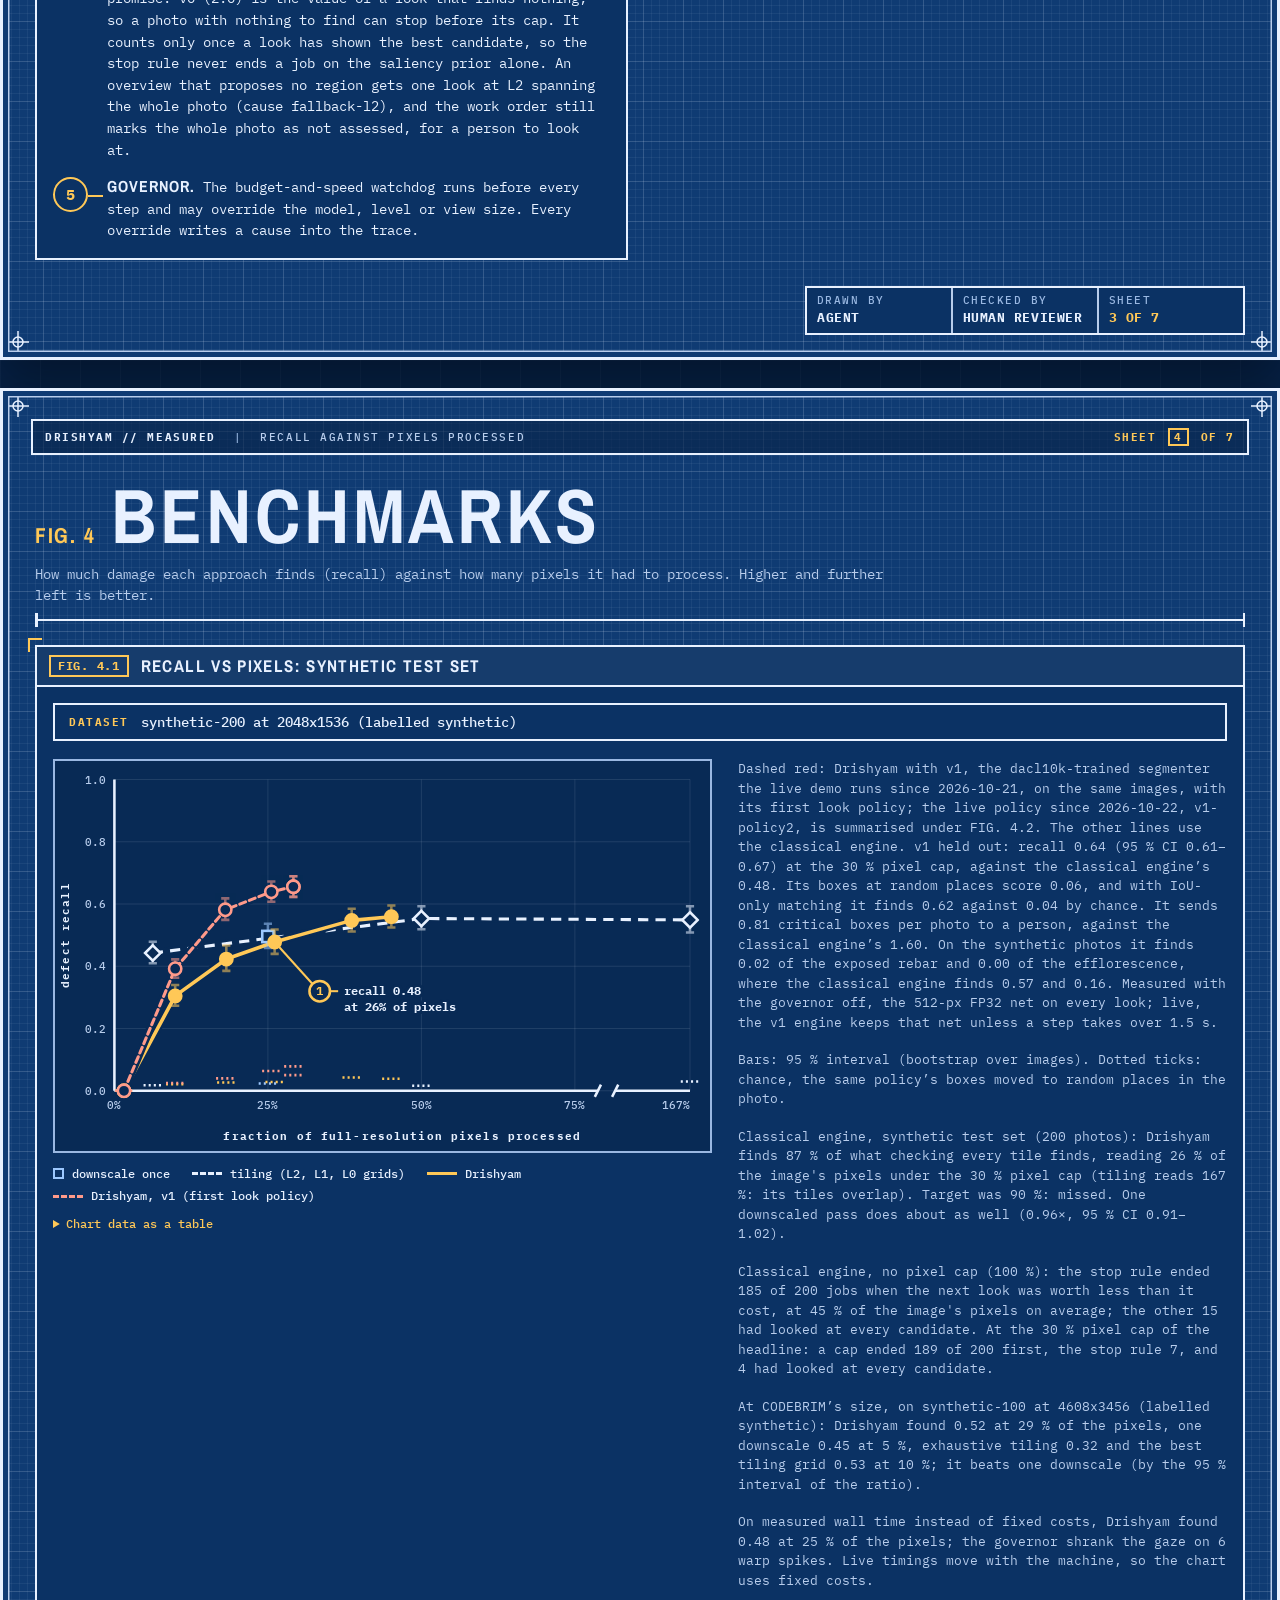
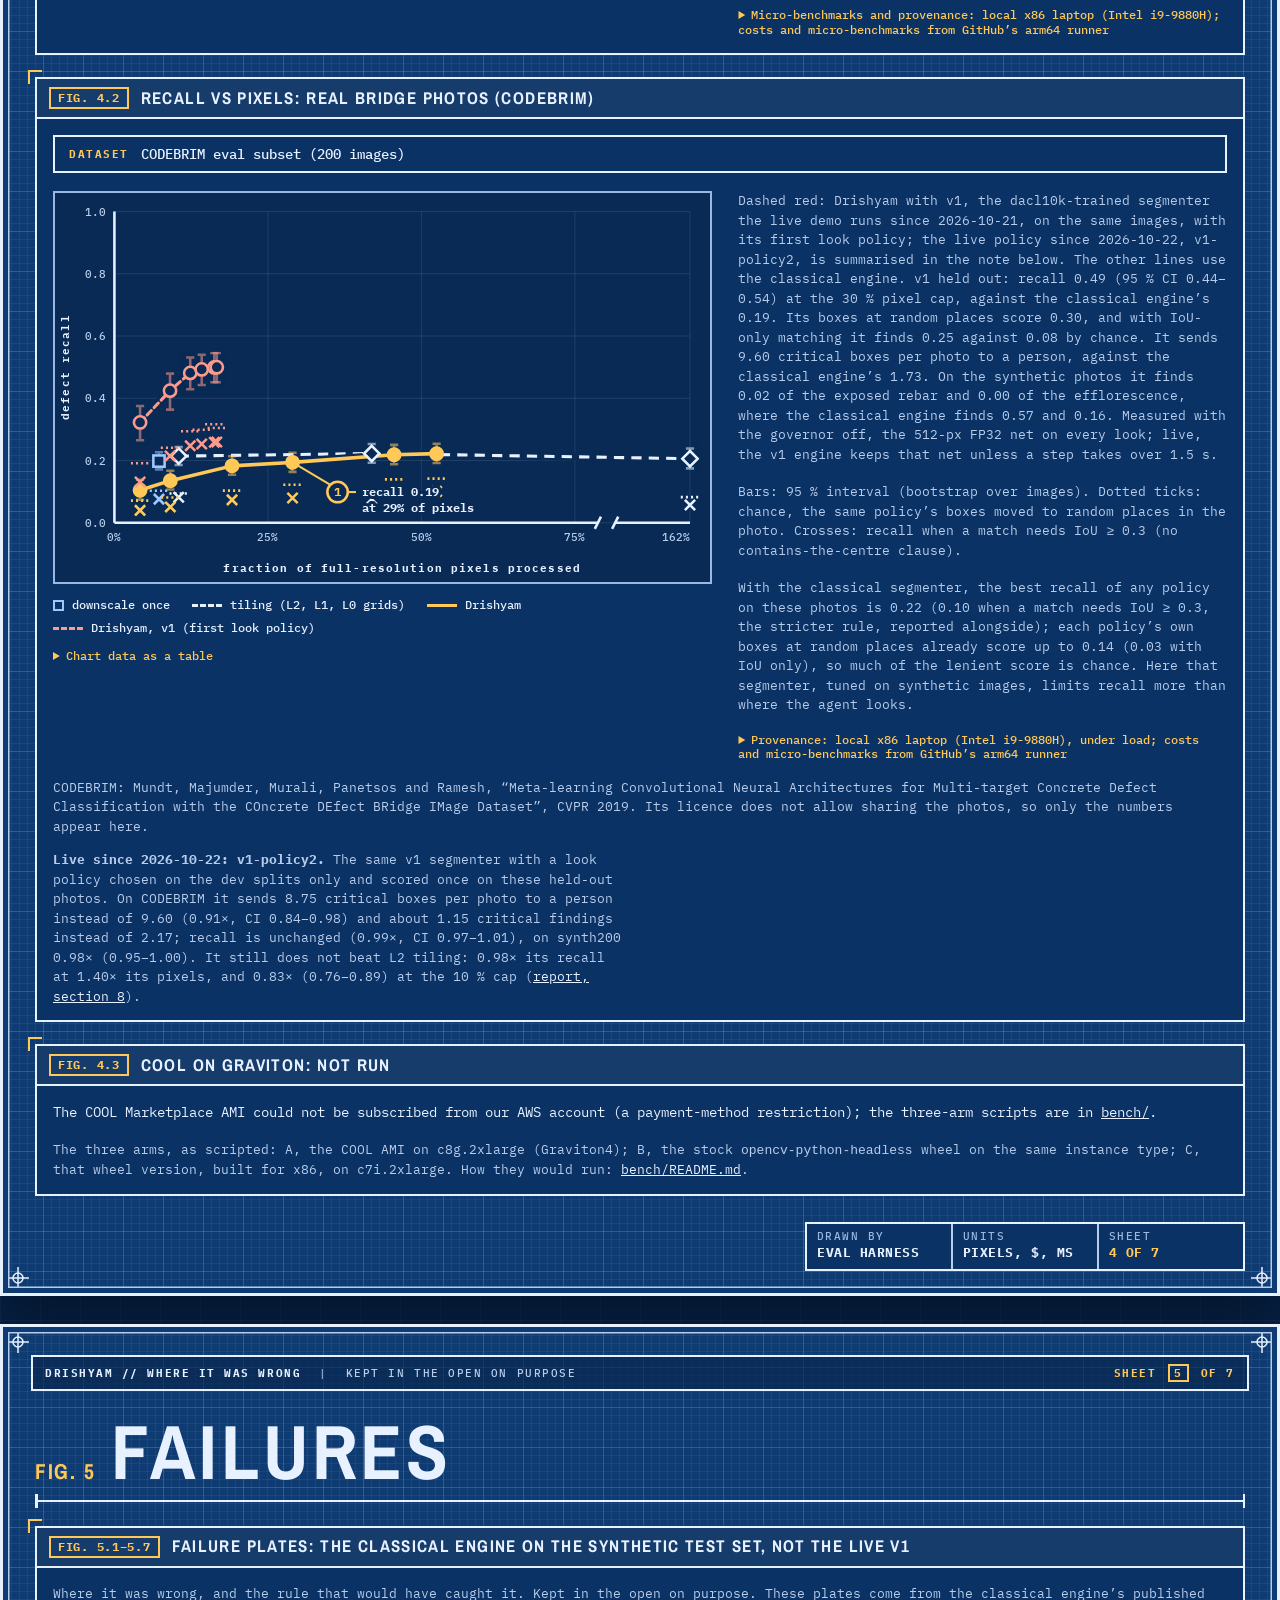
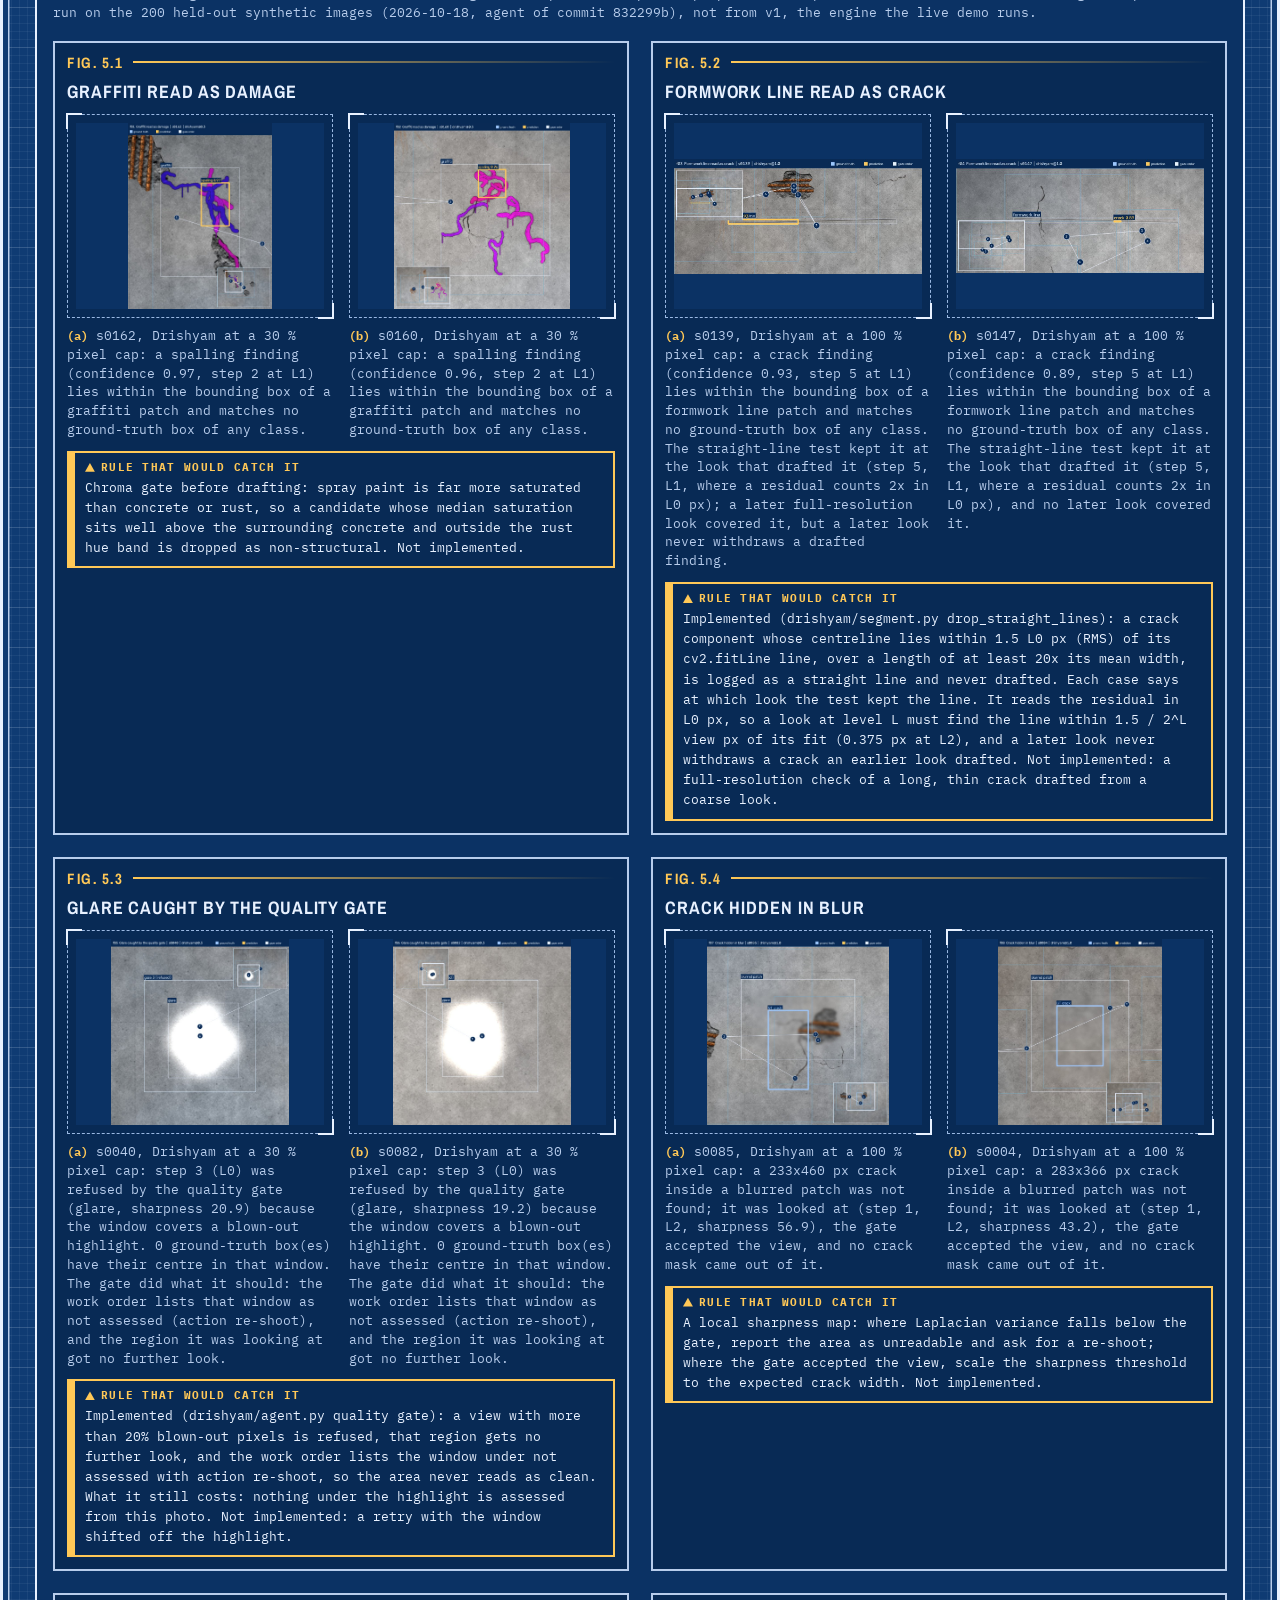
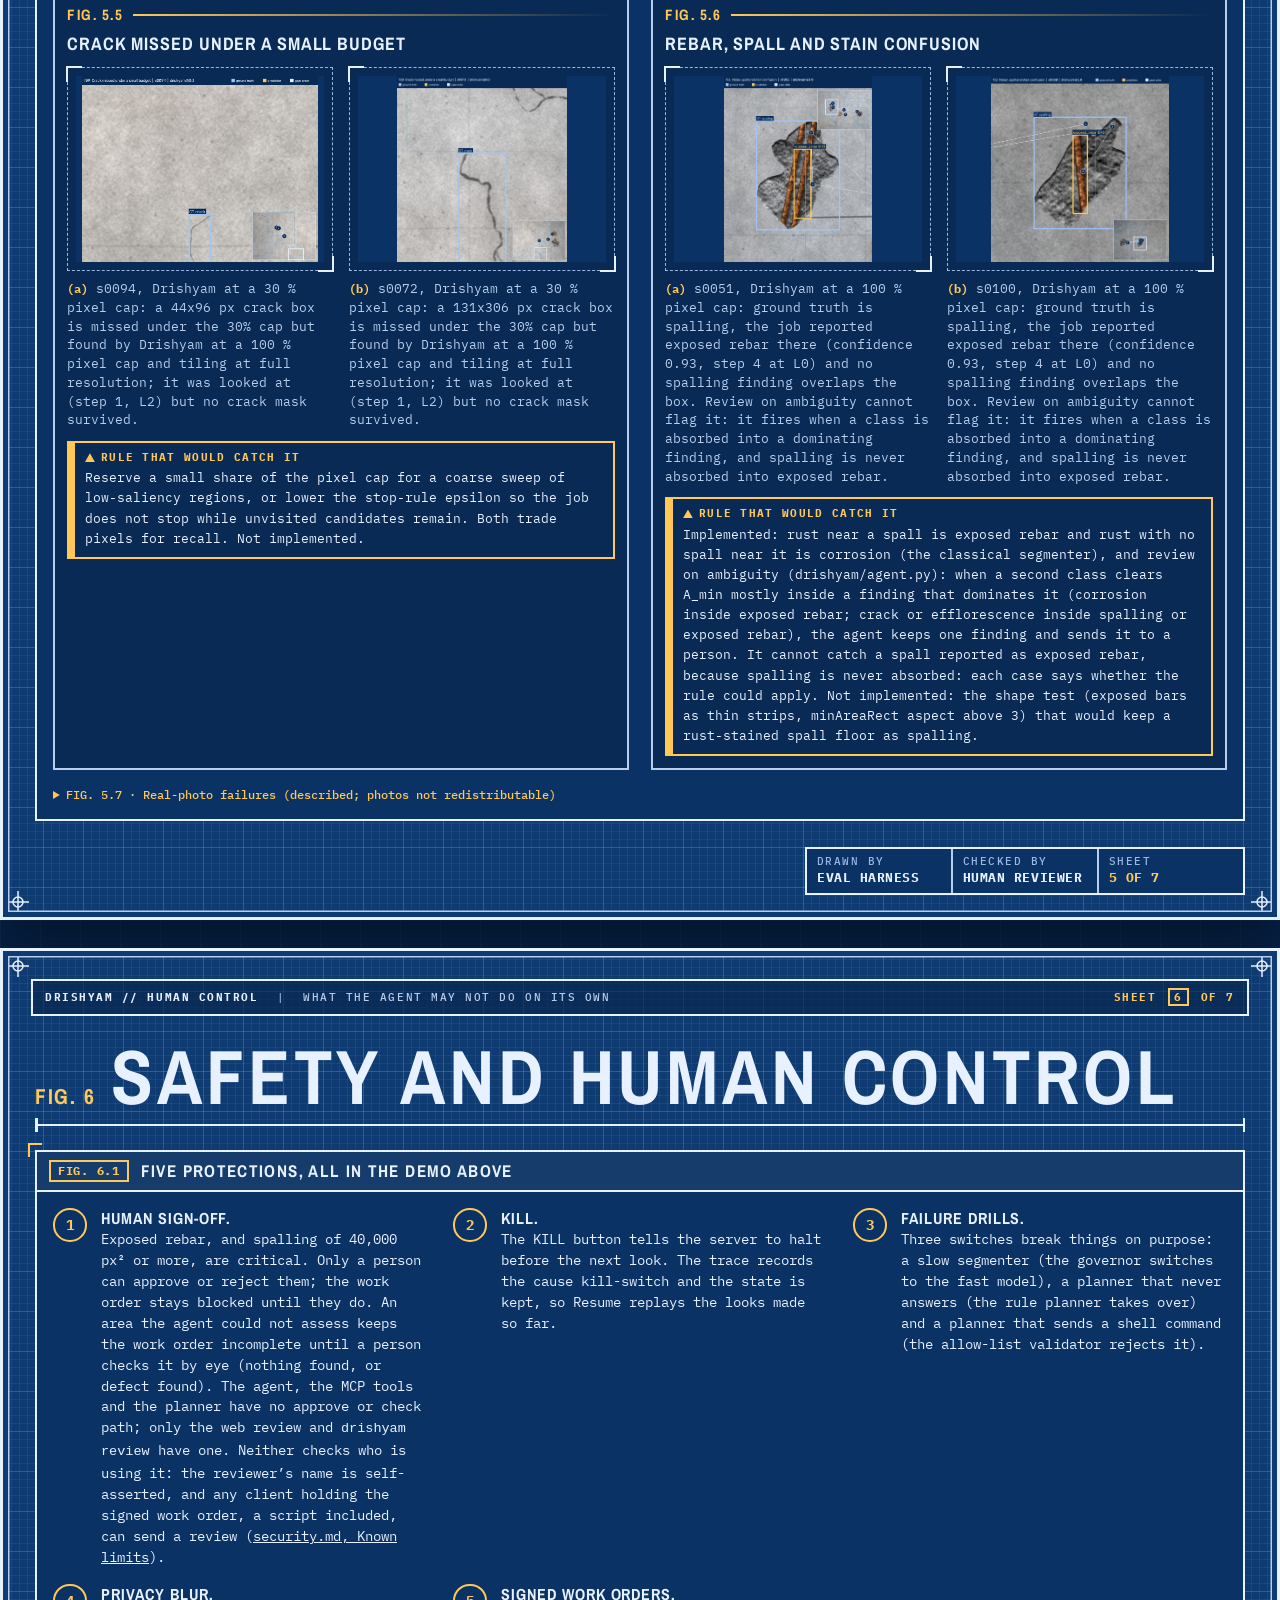
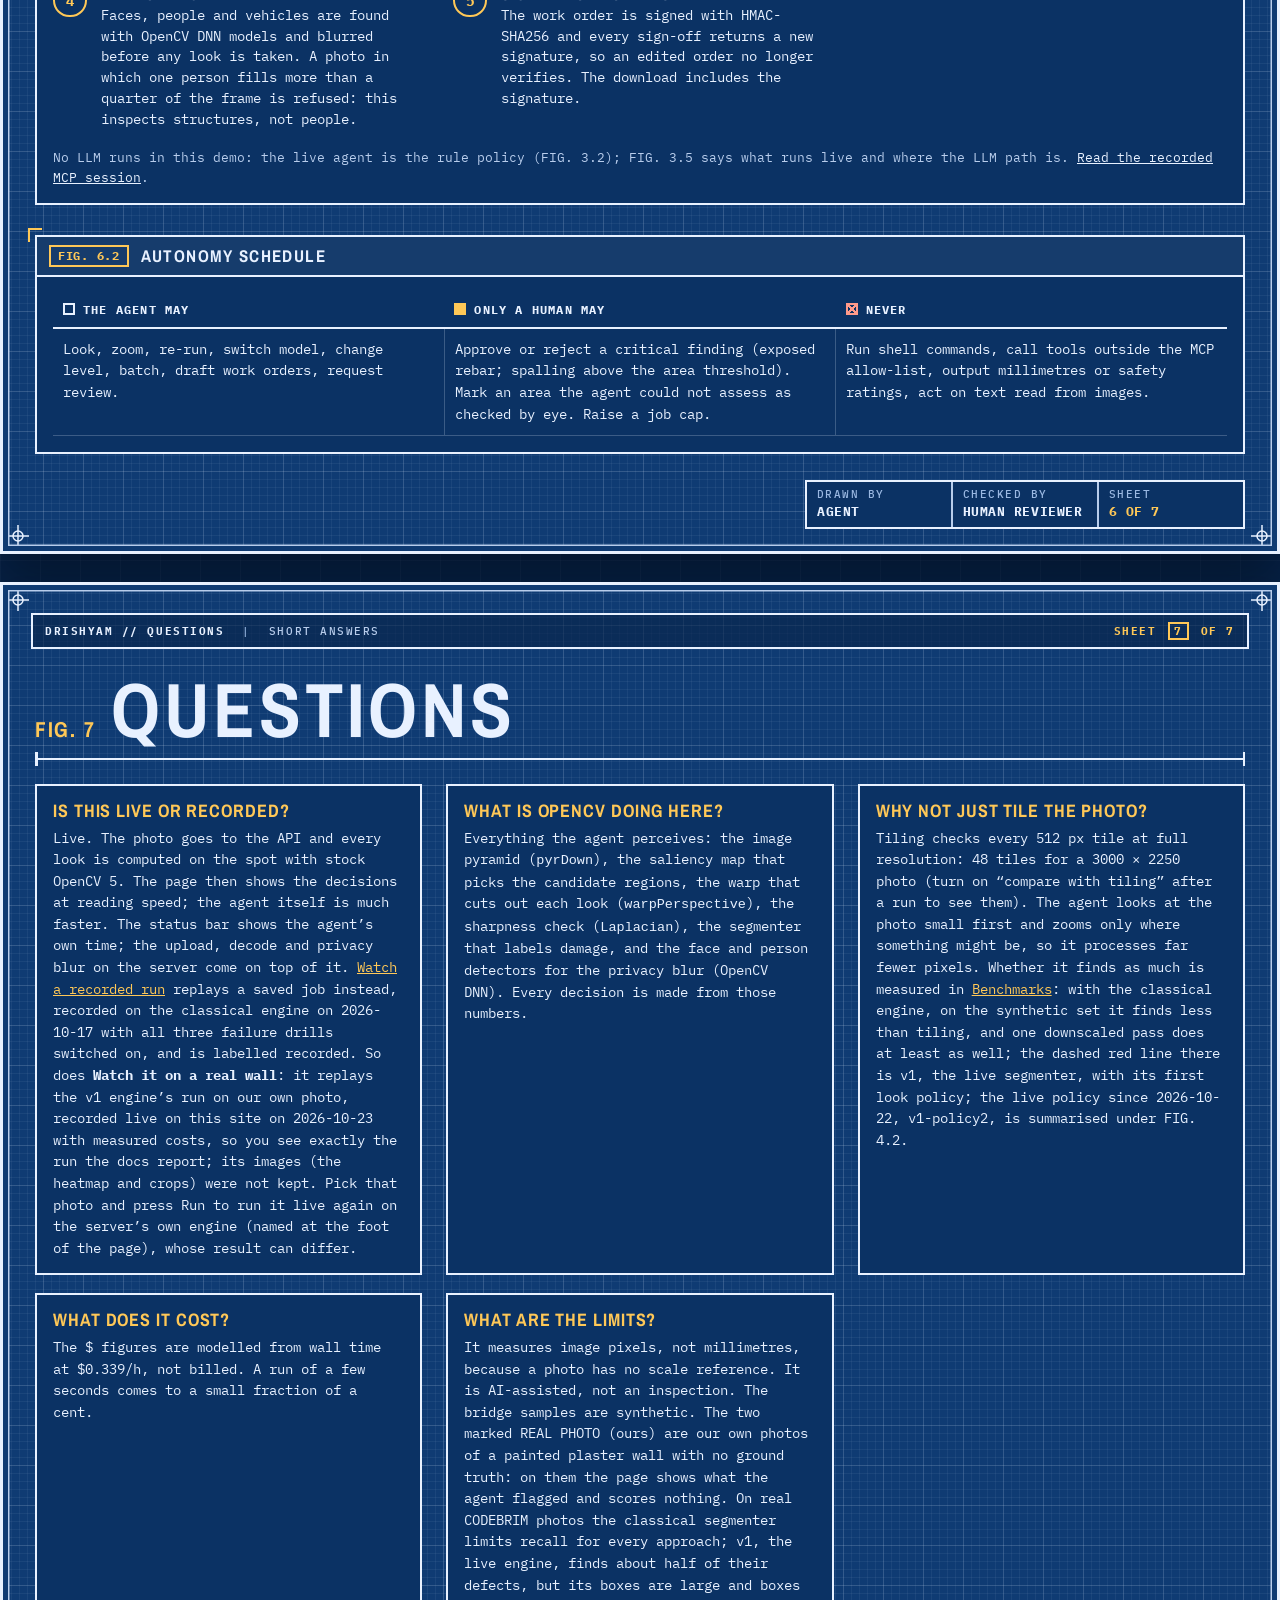
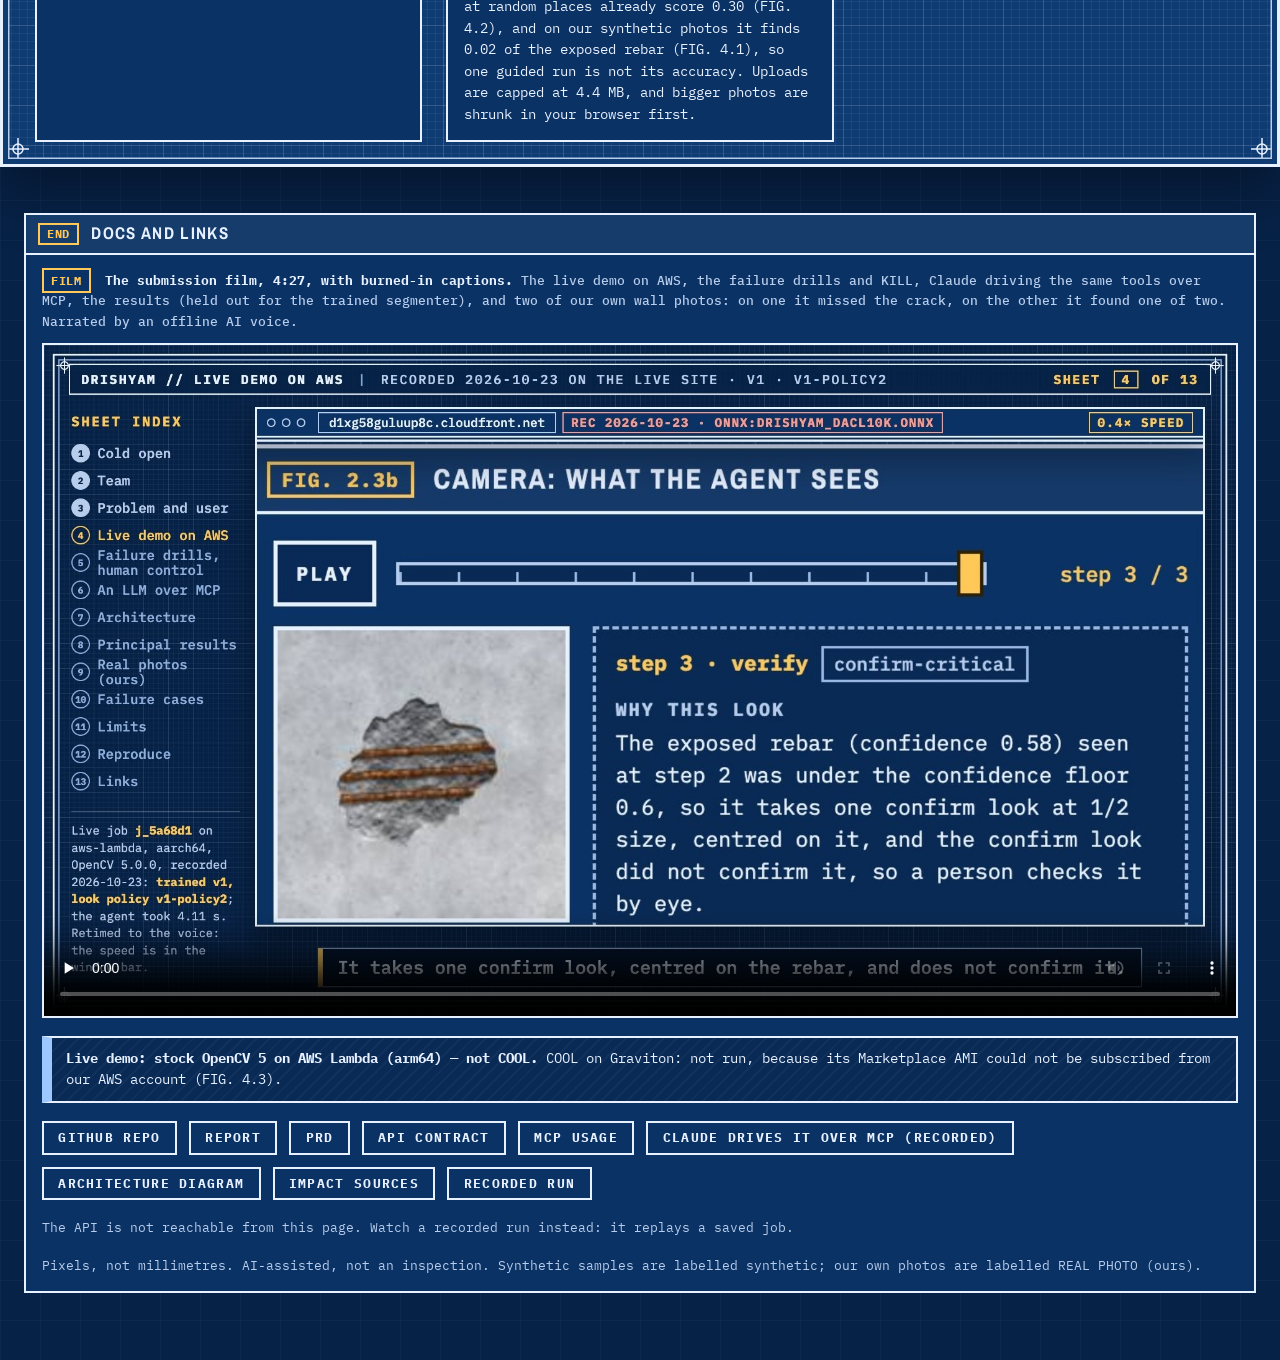
==== commit a735a9fe: "site: Watch it on a real wall replays the live runs of 2026-10-23, not the pre-fallback local runs p" ====
--- a/public/index.html
+++ b/public/index.html
@@ -71,8 +71,8 @@
       <p class="lede">For bridge inspectors reviewing high-resolution photos: it chooses where to look, zooms in where its segmenter is unsure, drafts cracks, spalling and other defects for review, and hands every critical finding to a person to sign off.</p>
       <p class="gloss">It works like a PTZ camera (pan-tilt-zoom), done in software: it pans and zooms across one big photo instead of moving a real camera.</p>
       <div class="cta">
-        <button class="btn btn--amber btn--xl" id="guided" type="button"><span>Watch it inspect a bridge <span class="cta__time">(under 40 s)</span></span></button>
-        <button class="btn btn--amber btn--xl" id="guided-real" type="button" hidden><span>Watch it on a real wall <span class="cta__time">(our own photo, recorded)</span></span></button>
+        <button class="btn btn--amber btn--xl" id="guided" type="button"><span>Watch it inspect a bridge <span class="cta__time">(about 40 s)</span></span></button>
+        <button class="btn btn--amber btn--xl" id="guided-real" type="button" hidden><span>Watch it on a real wall <span class="cta__time">(our own photo, recorded live)</span></span></button>
         <a class="btn" id="own" href="#step-photo">Try your own photo</a>
         <a class="cta__link" id="video-link" href="#video">Watch the film (4:27)</a>
       </div>
@@ -374,7 +374,7 @@
               <div><dt>stop rule</dt><dd>stop when the next look is worth less than it would cost.</dd></div>
               <div><dt>cap-hit</dt><dd>a budget cap (pixels, $, seconds or steps) was reached, so it stopped.</dd></div>
               <div><dt>kill switch</dt><dd>your KILL button: it halts before the next look and keeps the state for Resume.</dd></div>
-              <div><dt>v1-policy2</dt><dd>the live look policy since 2026-10-22, for the v1 segmenter: a critical mask under confidence 0.6 gets a confirm look before it becomes a finding.</dd></div>
+              <div><dt>v1-policy2</dt><dd>the live look policy since 2026-10-22, for the v1 segmenter: first looks on a tile grid, exposed rebar and spalling weighted 2&times;, a confirm look for a critical mask under confidence 0.6, and overlapping critical findings merged (FIG. 3.1 and 3.2).</dd></div>
               <div><dt>confirm look</dt><dd>one more look at the same level, centred on the doubtful mask. If it does not confirm the mask, a person checks that spot by eye.</dd></div>
               <div><dt>planner</dt><dd>an optional language-model planner. Its plans must pass an allow-list; if it fails, the built-in rule planner decides.</dd></div>
             </dl>
@@ -439,7 +439,7 @@
         <p class="formula" aria-label="score of r equals p times s times one plus u times a divided by t-hat">score(r) = <b data-n="1">p</b> &middot; <b data-n="2">s</b> &middot; (1 + <b data-n="3">u</b>) &middot; <b data-n="4">a</b> / <b data-n="5">t&#770;</b></p>
         <dl class="terms">
           <div><dt data-n="1">p</dt><dd>saliency prior from the overview, 0&ndash;1. How likely is something here?</dd></div>
-          <div><dt data-n="2">s</dt><dd>class severity weight of the most severe class a look has already seen in the region, 1 while no look has seen a class there. Exposed rebar 3.0, spalling 2.0, crack 1.5, corrosion 1.0, efflorescence 0.5.</dd></div>
+          <div><dt data-n="2">s</dt><dd>class severity weight of the most severe class a look has already seen in the region, 1 while no look has seen a class there. Exposed rebar 3.0, spalling 2.0, crack 1.5, corrosion 1.0, efflorescence 0.5. The live policy, v1-policy2, doubles the two critical classes, so the trace says severity 6 for exposed rebar and 4 for spalling.</dd></div>
           <div><dt data-n="3">u</dt><dd>segmenter entropy over the region from the finest look that has shown it, 0 until one has. How unsure are we?</dd></div>
           <div><dt data-n="4">a</dt><dd>fraction of the region not yet seen at the target level. Don&rsquo;t look twice.</dd></div>
           <div><dt data-n="5">t&#770;</dt><dd>predicted milliseconds for the planned ops, from the live p95. What does looking cost?</dd></div>
@@ -451,9 +451,9 @@
       <div class="win__bar"><span class="win__fig" aria-hidden="true">FIG. 3.2</span><h3 class="win__title" id="t-rules">Five rules</h3></div>
       <div class="win__body">
         <ol class="rules">
-          <li><b>Next gaze.</b> Take the highest score. Ties go to the larger unseen share, then top-left first. That is deterministic for the same timings; live latency changes t&#770;, so two runs can differ.</li>
+          <li><b>Next gaze.</b> Take the highest score. Ties go to the larger unseen share, then top-left first. That is deterministic for the same timings; live latency changes t&#770;, so two runs can differ. With v1-policy2 the candidates are first grouped into 512-px tiles at the first look&rsquo;s level, cut as the tiling baseline cuts them: one first look per tile that holds a candidate, covering that tile.</li>
           <li><b>Escalate (zoom in).</b> Zoom one pyramid level finer (2&times;) on the same centre when entropy &gt; &tau; (0.5), meaning the segmenter is unsure, or the mask is under 64 px, down to L0 (full resolution). The live v1 engine stops sooner: a look spans at least 0.3 of the photo&rsquo;s long side, so its finest level is L1 (half size) on a 2048-px photo and L2 on a 4608-px one, and a look there is neither escalated nor double-checked further.</li>
-          <li><b>Verify (double-check).</b> When a mask appears at a new level, re-segment one level finer and record the IoU of the same class&rsquo;s two masks (how much they overlap). Under 0.5 means one more look, or a human for a critical class. If that class is gone or under 0.5 but the finer look&rsquo;s main mask covers the same place (IoU 0.5 or more) as another class, it is a <i>class change</i>: the finer look&rsquo;s class is kept, and a human is asked when either finding is critical. With v1-policy2, live since 2026-10-22, a mask that would make a new critical finding with a confidence under 0.6 first gets one confirm look at the same level, centred on it; if that look does not confirm it, a person checks it by eye (a needs-a-look entry, not a critical finding).</li>
+          <li><b>Verify (double-check).</b> When a mask appears at a new level, re-segment one level finer and record the IoU of the same class&rsquo;s two masks (how much they overlap). Under 0.5 means one more look, or a human for a critical class. If that class is gone or under 0.5 but the finer look&rsquo;s main mask covers the same place (IoU 0.5 or more) as another class, it is a <i>class change</i>: the finer look&rsquo;s class is kept, and a human is asked when either finding is critical. With v1-policy2, live since 2026-10-22, a mask that would make a new critical finding with a confidence under 0.6 first gets one confirm look at the same level, centred on it; if that look does not confirm it, a person checks it by eye (a needs-a-look entry, not a critical finding). Overlapping critical findings of one class are merged: a critical mask joins a critical finding of its class when either box lies at least half inside the other.</li>
           <li><b>Stop.</b> When the best remaining score falls below &lambda; = max(&epsilon; &times; value so far &divide; cost so far, &epsilon; &times; v0 &divide; t&#770;), that is, when the next look is worth less than it costs, or any cap is hit. &epsilon; is 0.25. The second term is the floor, the least any look must promise: v0 (2.0) is the value of a look that finds nothing, so a photo with nothing to find can stop before its cap. It counts only once a look has shown the best candidate, so the stop rule never ends a job on the saliency prior alone. An overview that proposes no region gets one look at L2 spanning the whole photo (cause <i>fallback-l2</i>), and the work order still marks the whole photo as not assessed, for a person to look at.</li>
           <li><b>Governor.</b> The budget-and-speed watchdog runs before every step and may override the model, level or view size. Every override writes a cause into the trace.</li>
         </ol>
@@ -494,7 +494,7 @@
       <div class="win__bar"><span class="win__fig" aria-hidden="true">FIG. 3.5</span><h3 class="win__title" id="t-live">What runs live, and what does not</h3></div>
       <div class="win__body stack">
         <p class="say"><b>No LLM runs in this demo.</b> The live agent is the rule policy above, and the drill planners are scripted to fail. The LLM path is the MCP server: in a recorded session Claude chose each call from the numbers the tools measured: saliency priors, entropy, IoU and the budget left (its prompt states the decision rules). <a href="https://github.com/vj-io/drishyam/blob/main/docs/mcp-session/transcript.md" rel="noopener noreferrer">Read the recorded session</a>.</p>
-        <p class="say"><b>OpenCV 5.</b> Since 2026-10-21 the live demo runs v1, our dacl10k-trained segmenter. It makes two OpenCV 5-only calls: <code>cv2.dnn.readNetFromONNX</code> with <code>engine=cv2.dnn.ENGINE_NEW</code> (<code>ENGINE_CLASSIC</code> cannot import the model), and, since 2026-10-22, <code>cv2.copyTo</code> with a NumPy bool mask read as <code>CV_Bool</code> (<code>segment.restrict</code>, <code>CV_BOOL_MASKS</code>). Run without the model (no <code>DRISHYAM_ONNX</code>), the agent uses the classical engine, which makes only the second. Since 2026-10-22 it looks with the policy v1-policy2 (FIG. 3.2, rule 3). The engine that answered is named at the foot of the page.</p>
+        <p class="say"><b>OpenCV 5.</b> Since 2026-10-21 the live demo runs v1, our dacl10k-trained segmenter. It makes two OpenCV 5-only calls: <code>cv2.dnn.readNetFromONNX</code> with <code>engine=cv2.dnn.ENGINE_NEW</code> (<code>ENGINE_CLASSIC</code> cannot import the model), and, since 2026-10-22, <code>cv2.copyTo</code> with a NumPy bool mask read as <code>CV_Bool</code> (<code>segment.restrict</code>, <code>CV_BOOL_MASKS</code>). Run without the model (no <code>DRISHYAM_ONNX</code>), the agent uses the classical engine, which makes only the second. Since 2026-10-22 it looks with the policy v1-policy2 (FIG. 3.1 and 3.2). The engine that answered is named at the foot of the page.</p>
       </div>
     </section>
 
@@ -622,7 +622,7 @@
   <dl class="faq">
     <div class="faq__item">
       <dt>Is this live or recorded?</dt>
-      <dd>Live. The photo goes to the API and every look is computed on the spot with stock OpenCV 5. The page then shows the decisions at reading speed; the agent itself is much faster. The status bar shows the agent&rsquo;s own time; the upload, decode and privacy blur on the server come on top of it. <a href="?mock=1#demo">Watch a recorded run</a> replays a saved job instead, recorded on the classical engine on 2026-10-17 with all three failure drills switched on, and is labelled recorded. So does <b>Watch it on a real wall</b>: it replays the v1 engine&rsquo;s saved run on our own photo, so you see exactly the run the docs report; pick that photo and press Run to run it live on the server&rsquo;s own engine (named at the foot of the page), whose result can differ.</dd>
+      <dd>Live. The photo goes to the API and every look is computed on the spot with stock OpenCV 5. The page then shows the decisions at reading speed; the agent itself is much faster. The status bar shows the agent&rsquo;s own time; the upload, decode and privacy blur on the server come on top of it. <a href="?mock=1#demo">Watch a recorded run</a> replays a saved job instead, recorded on the classical engine on 2026-10-17 with all three failure drills switched on, and is labelled recorded. So does <b>Watch it on a real wall</b>: it replays the v1 engine&rsquo;s run on our own photo, recorded live on this site on 2026-10-23 with measured costs, so you see exactly the run the docs report; its images (the heatmap and crops) were not kept. Pick that photo and press Run to run it live again on the server&rsquo;s own engine (named at the foot of the page), whose result can differ.</dd>
     </div>
     <div class="faq__item">
       <dt>What is OpenCV doing here?</dt>
--- a/public/styles.css
+++ b/public/styles.css
@@ -253,7 +253,8 @@
 .pill { display: inline-flex; align-items: center; gap: .55em; padding: .45em .8em; border: 2px solid var(--line-2); font: 700 12px/1 var(--f-mono); text-transform: uppercase; letter-spacing: .1em; color: var(--line); white-space: nowrap; }
 .pill--running { border-color: var(--amber); color: var(--amber); }
 .pill--running::before { content: ''; width: .65em; height: .65em; background: var(--amber); animation: blink .9s steps(2) infinite; }
-.pill--killed, .pill--stopped, .pill--error { border-color: var(--red); color: var(--red); }
+.pill--killed, .pill--stopped, .pill--stopping, .pill--error { border-color: var(--red); color: var(--red); }
+.pill--stopping::before { content: ''; width: .65em; height: .65em; background: var(--red); animation: blink .9s steps(2) infinite; }
 .pill--awaiting_review { border-style: dashed; border-color: var(--amber); color: var(--amber); }
 .pill--completed, .pill--signed { border-color: var(--amber); background: var(--amber); color: var(--amber-ink); }
 .pill--halted, .pill--budget { border-color: var(--sky); color: var(--sky); }
@@ -906,5 +907,5 @@
 
 @media (prefers-reduced-motion: reduce) {
   *, *::before, *::after { animation-duration: .001ms !important; animation-iteration-count: 1 !important; animation-delay: 0s !important; transition-duration: .001ms !important; }
-  .art .d, .art .dm, .art .co, .art .fade, .meter__fill, .btn--kill, .finding, .finding::before, .trace__line, .stamp, .is-stamped, .pill--running::before, .win--toast { animation: none !important; }
-}
+  .art .d, .art .dm, .art .co, .art .fade, .meter__fill, .btn--kill, .finding, .finding::before, .trace__line, .stamp, .is-stamped, .pill--running::before, .pill--stopping::before, .win--toast { animation: none !important; }
+}
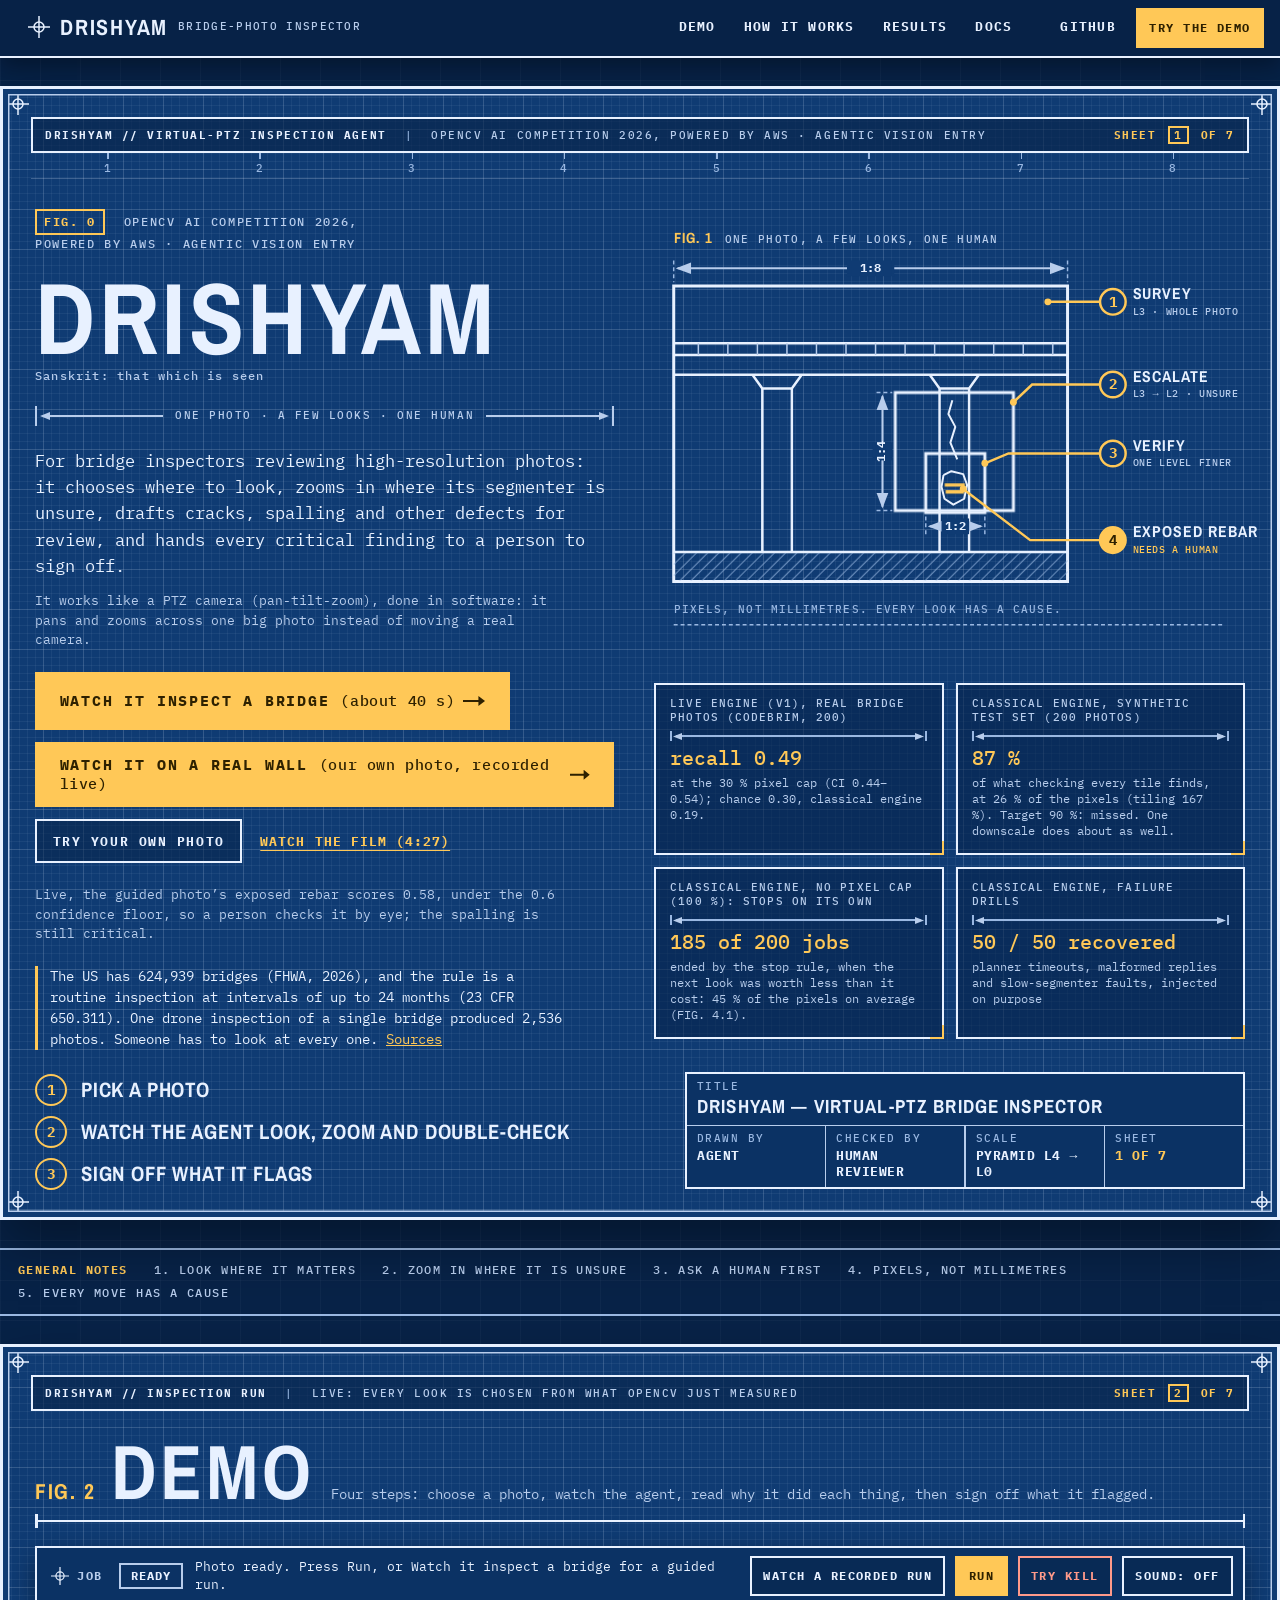
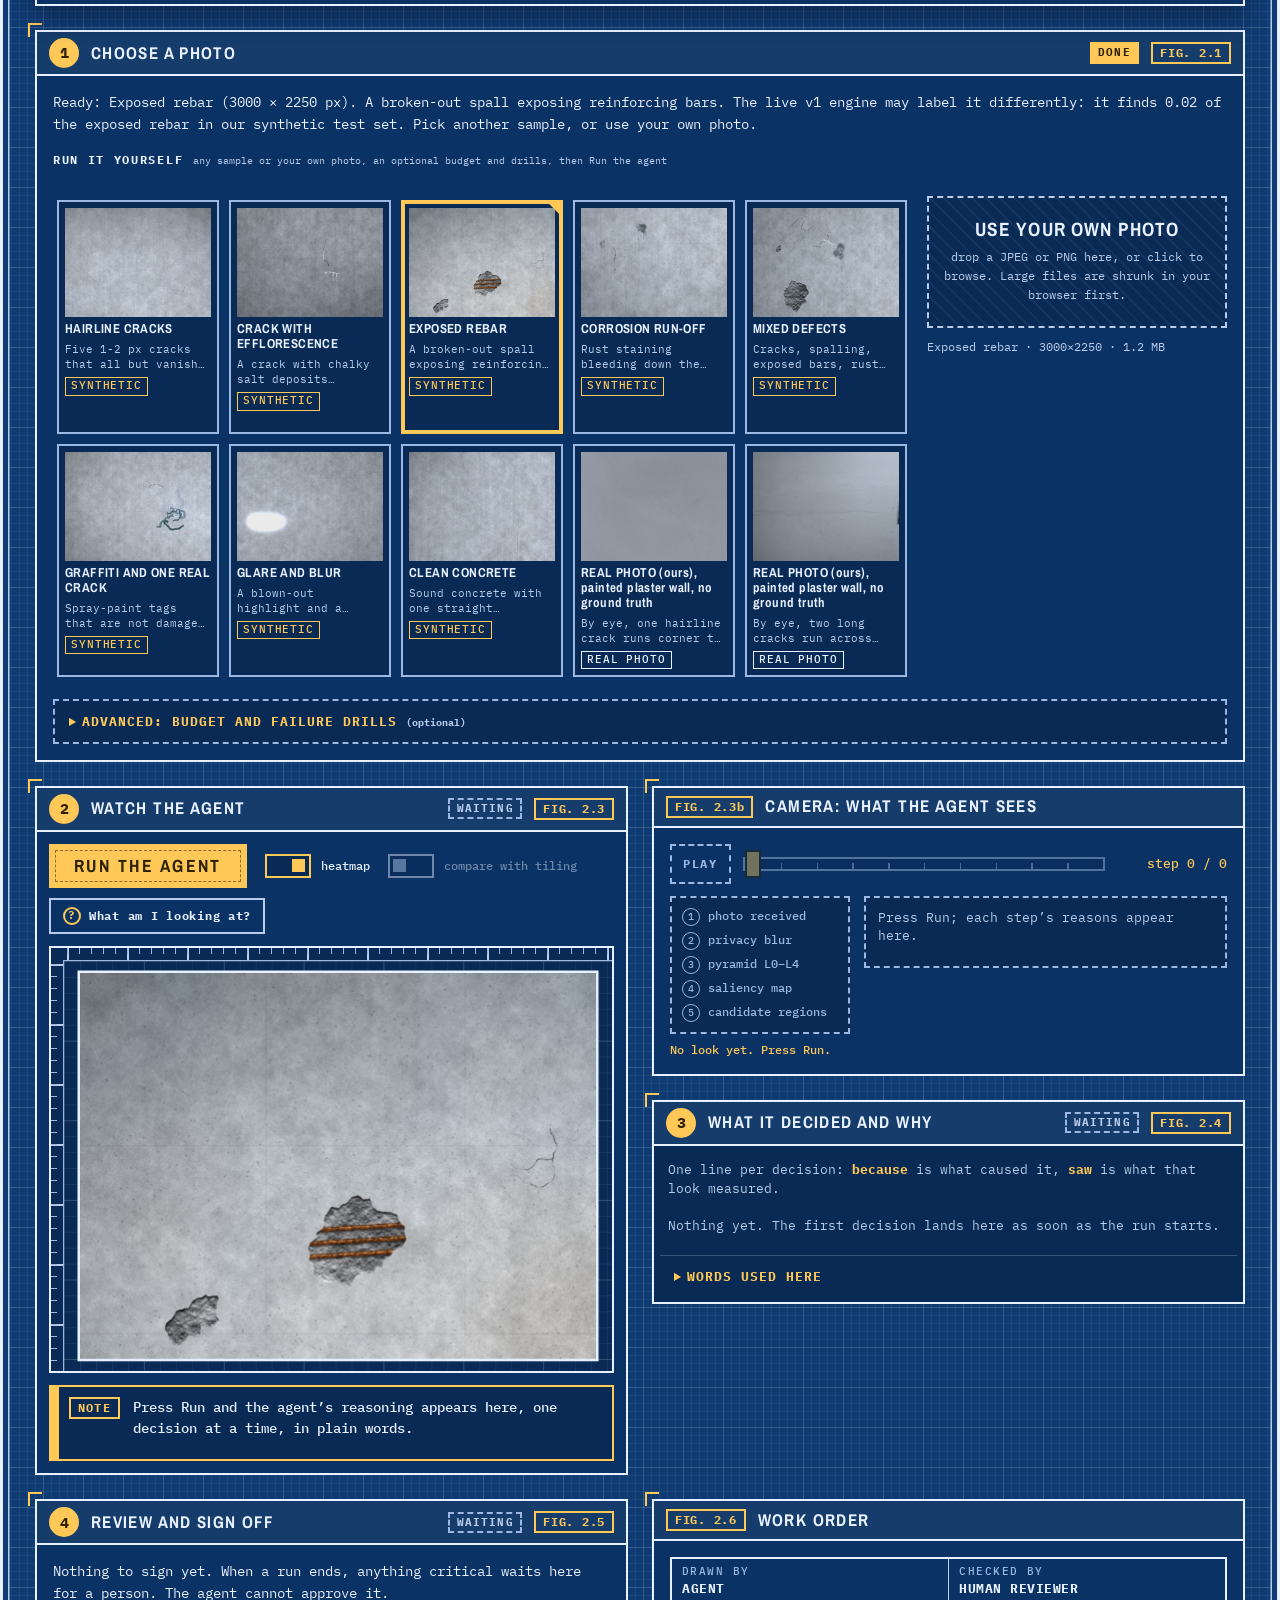
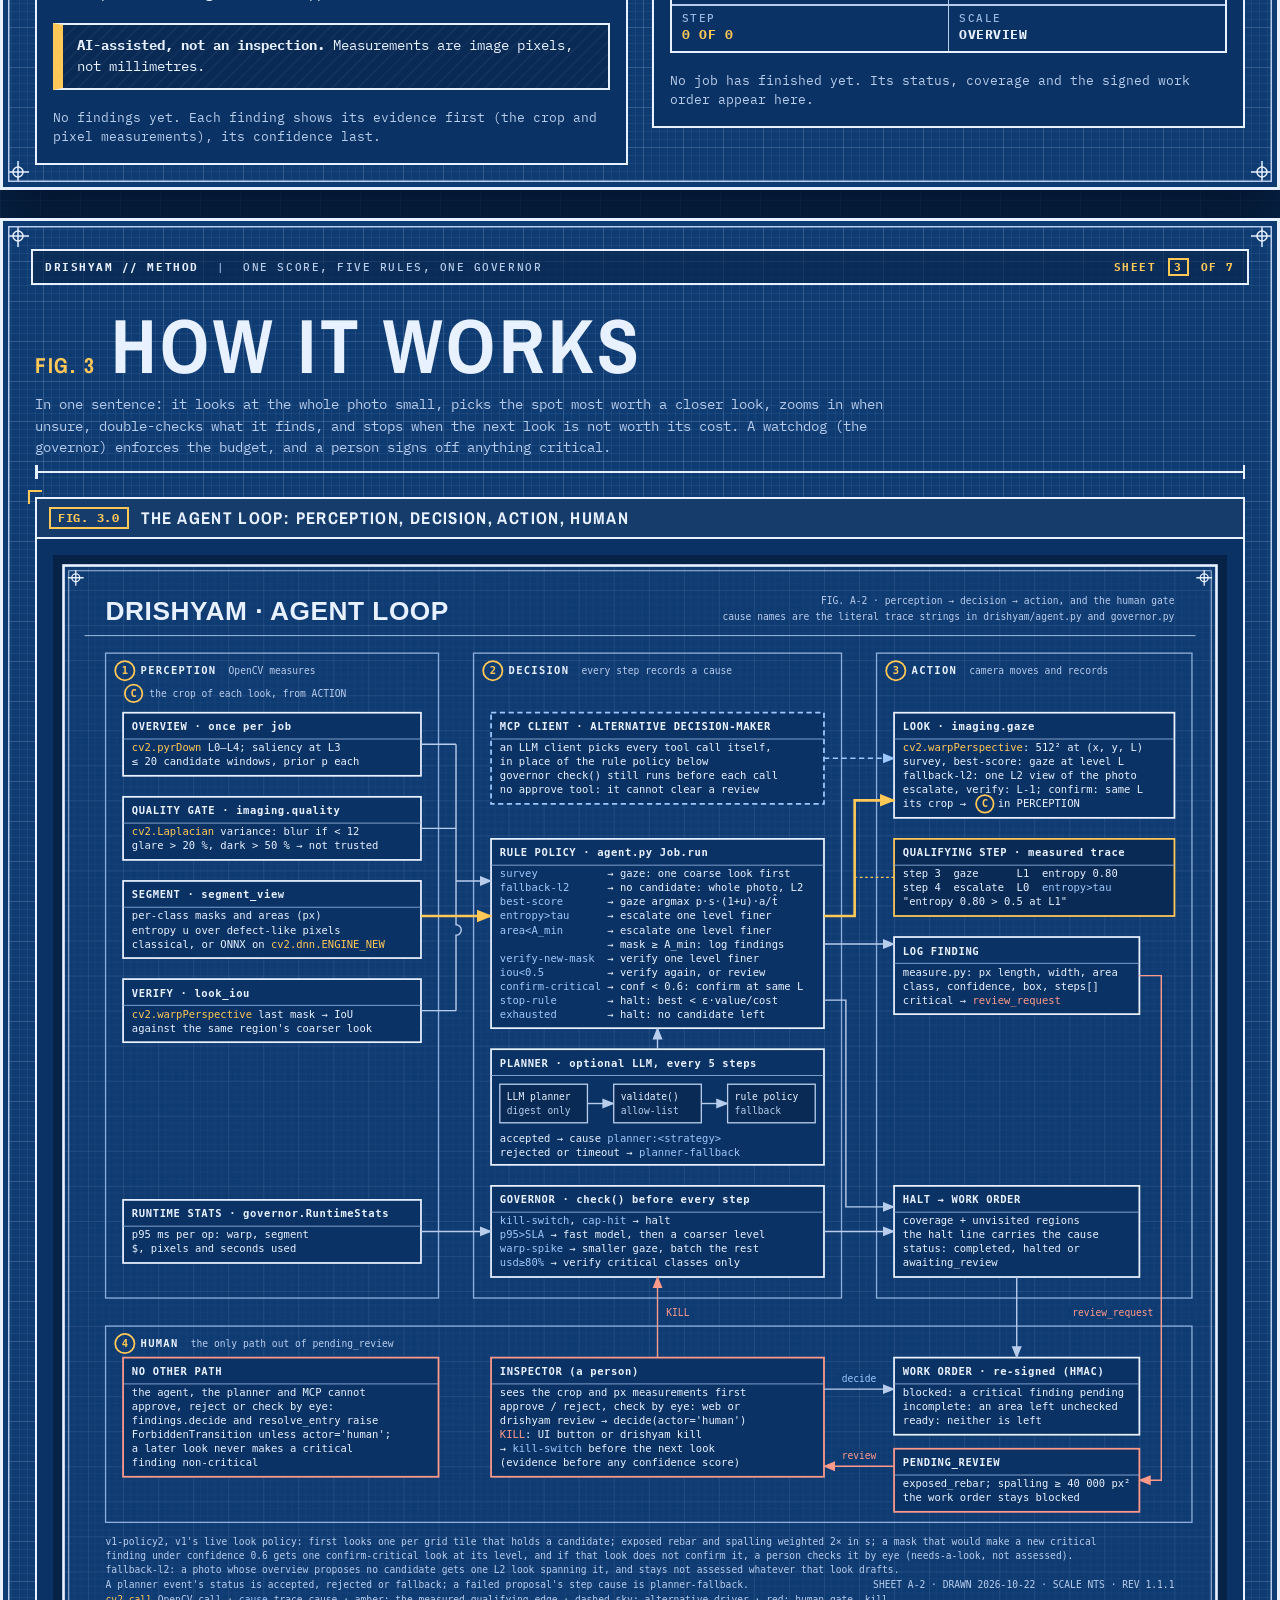
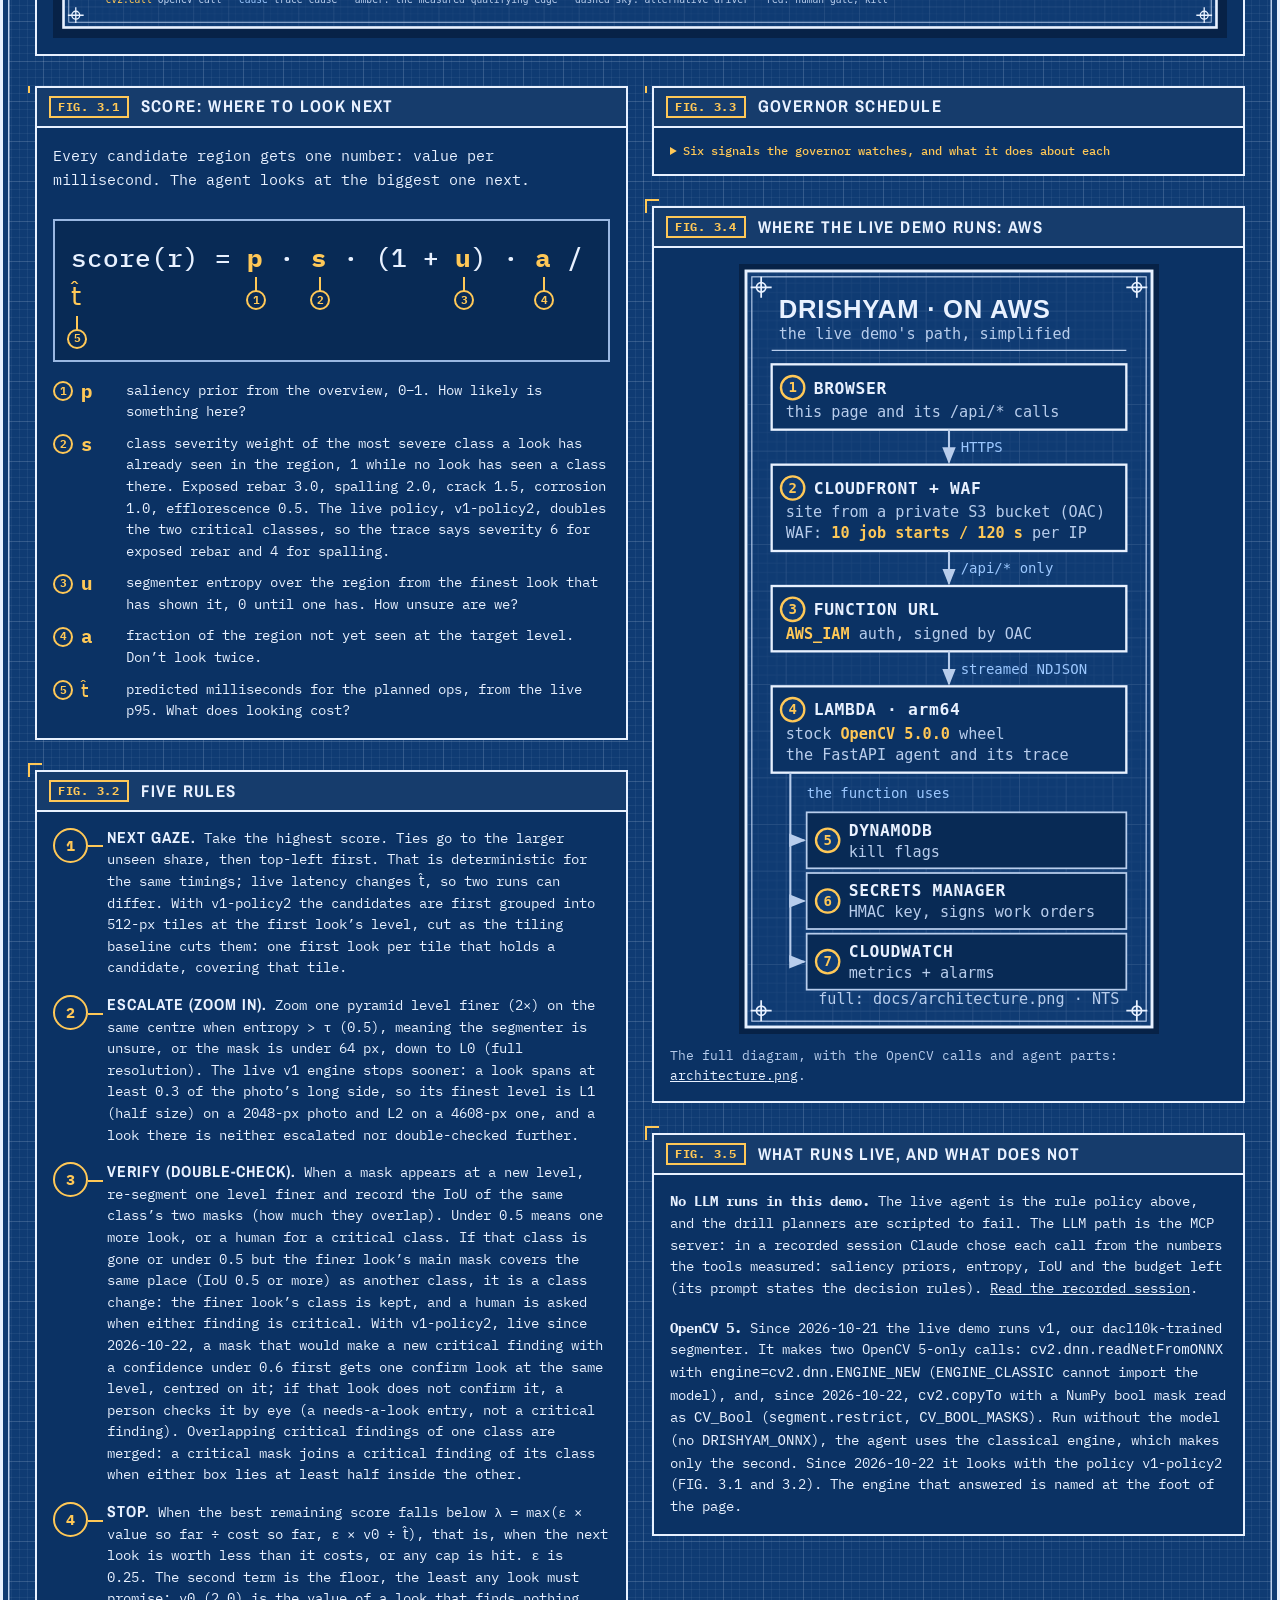
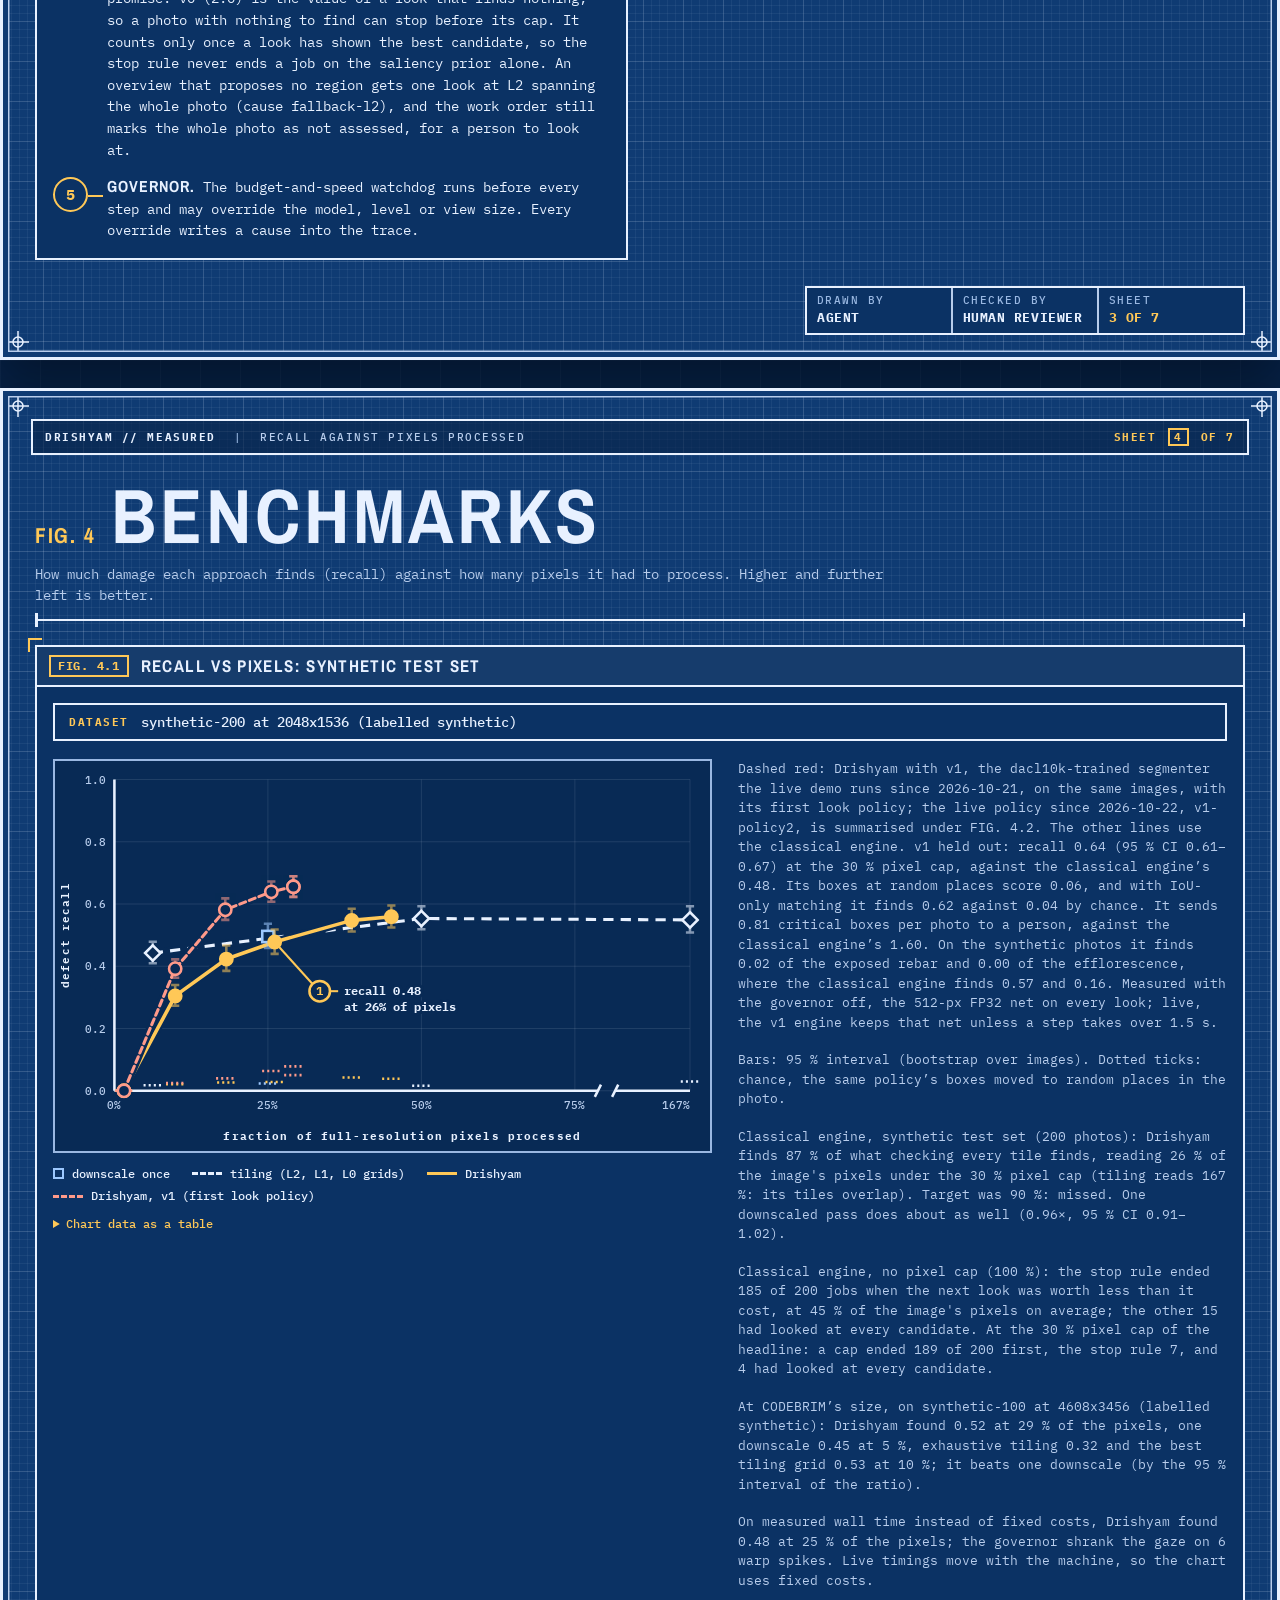
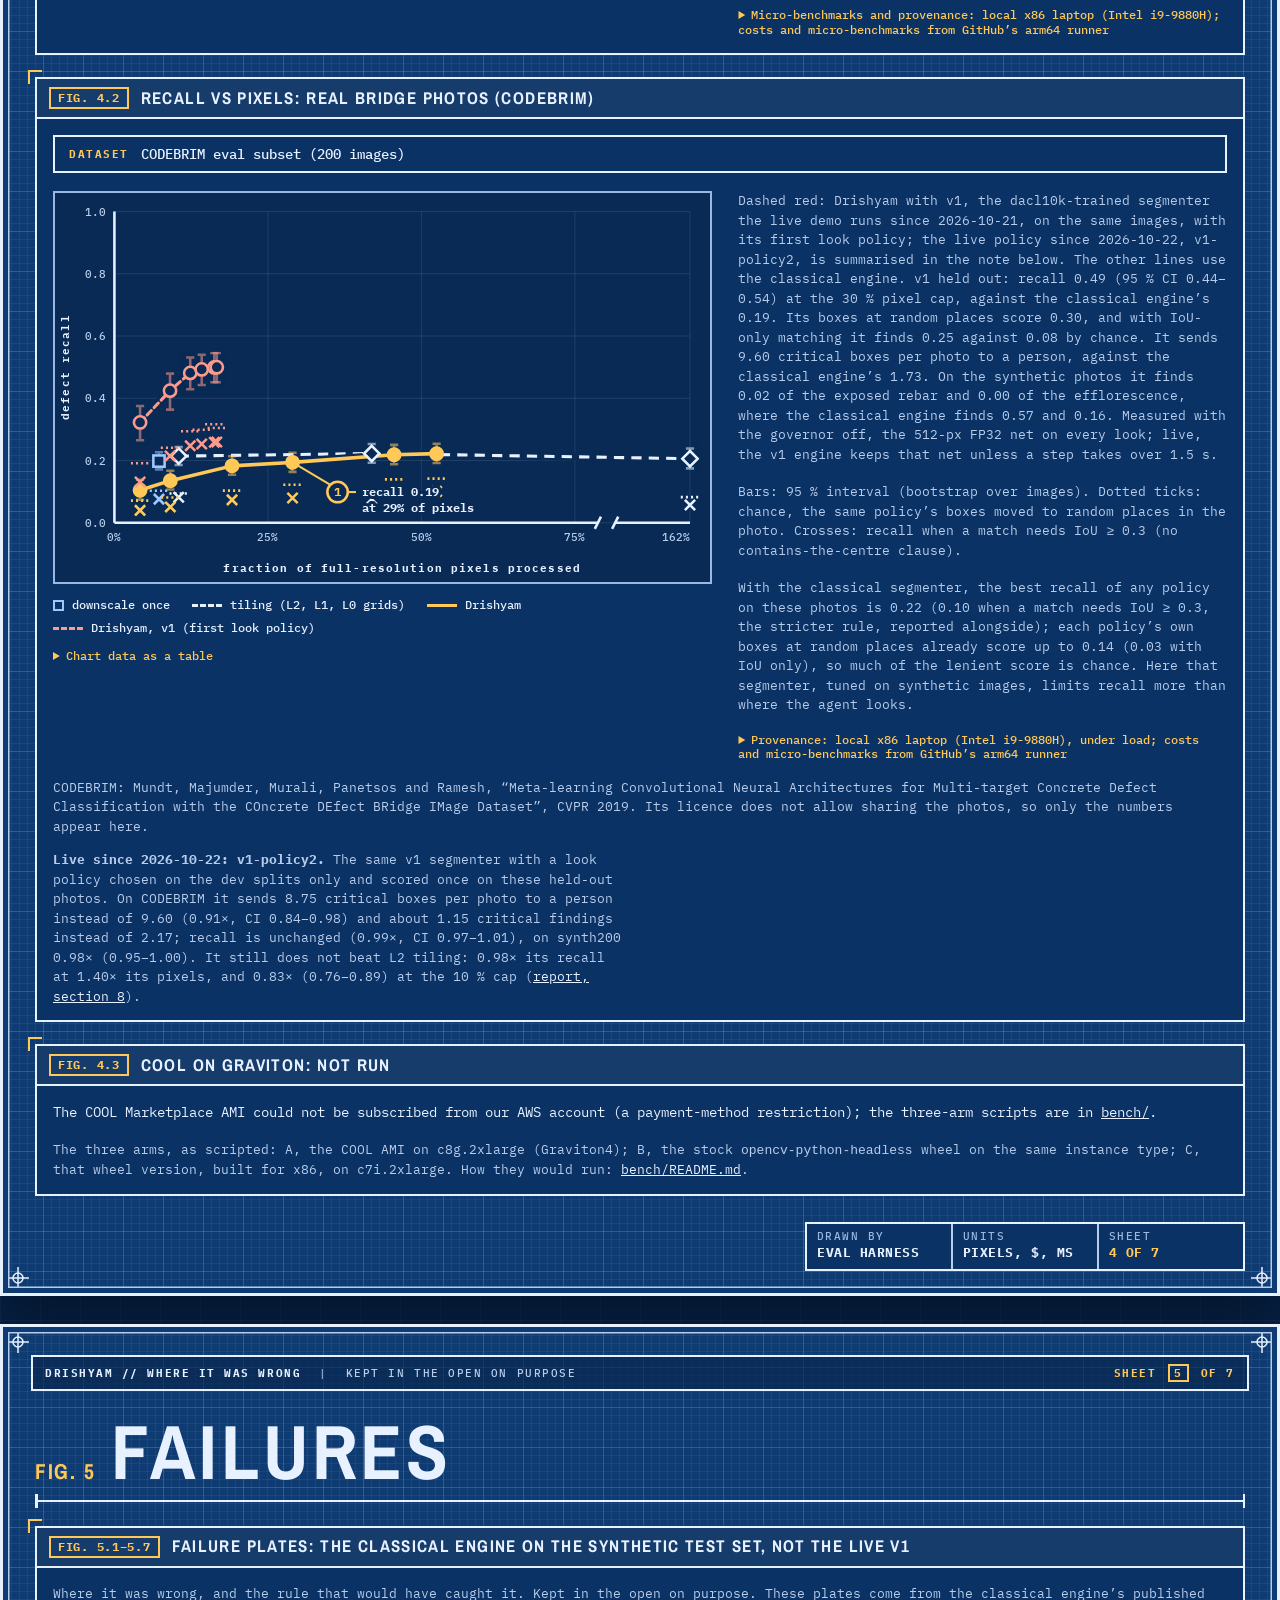
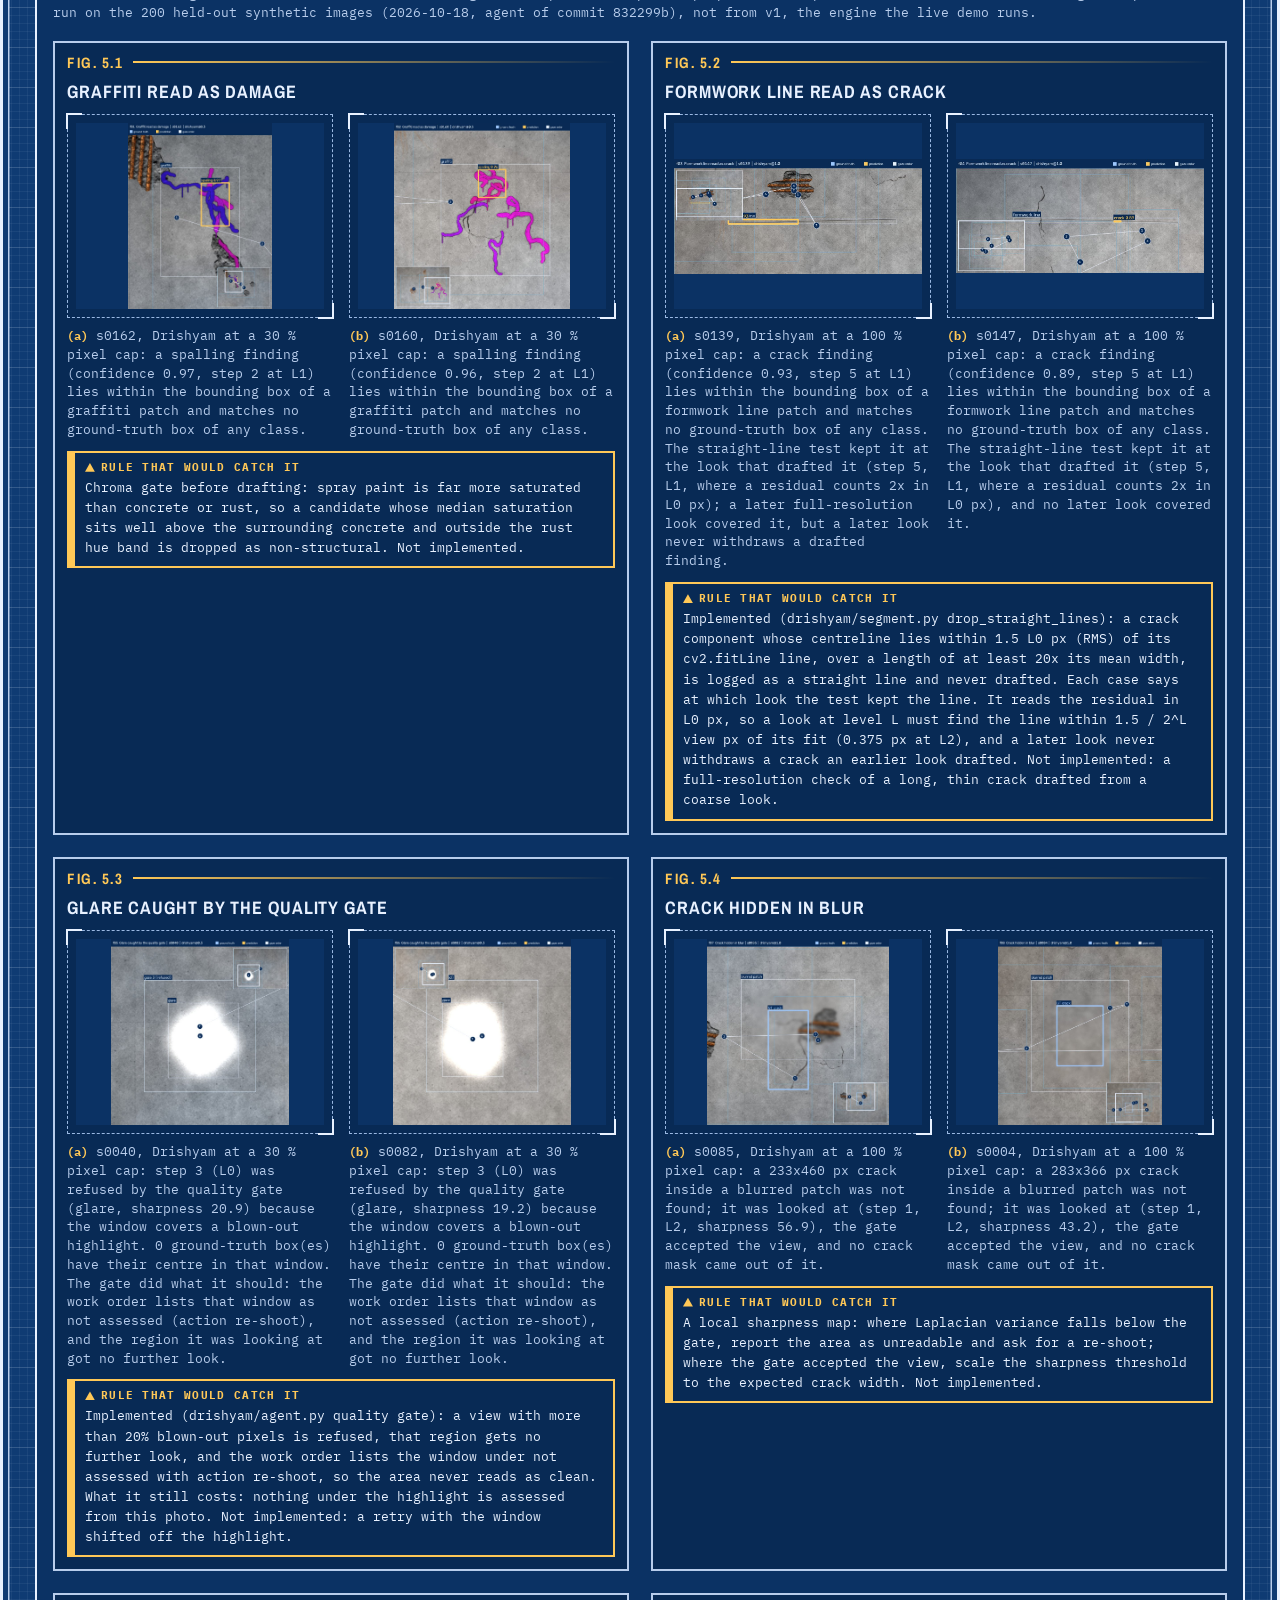
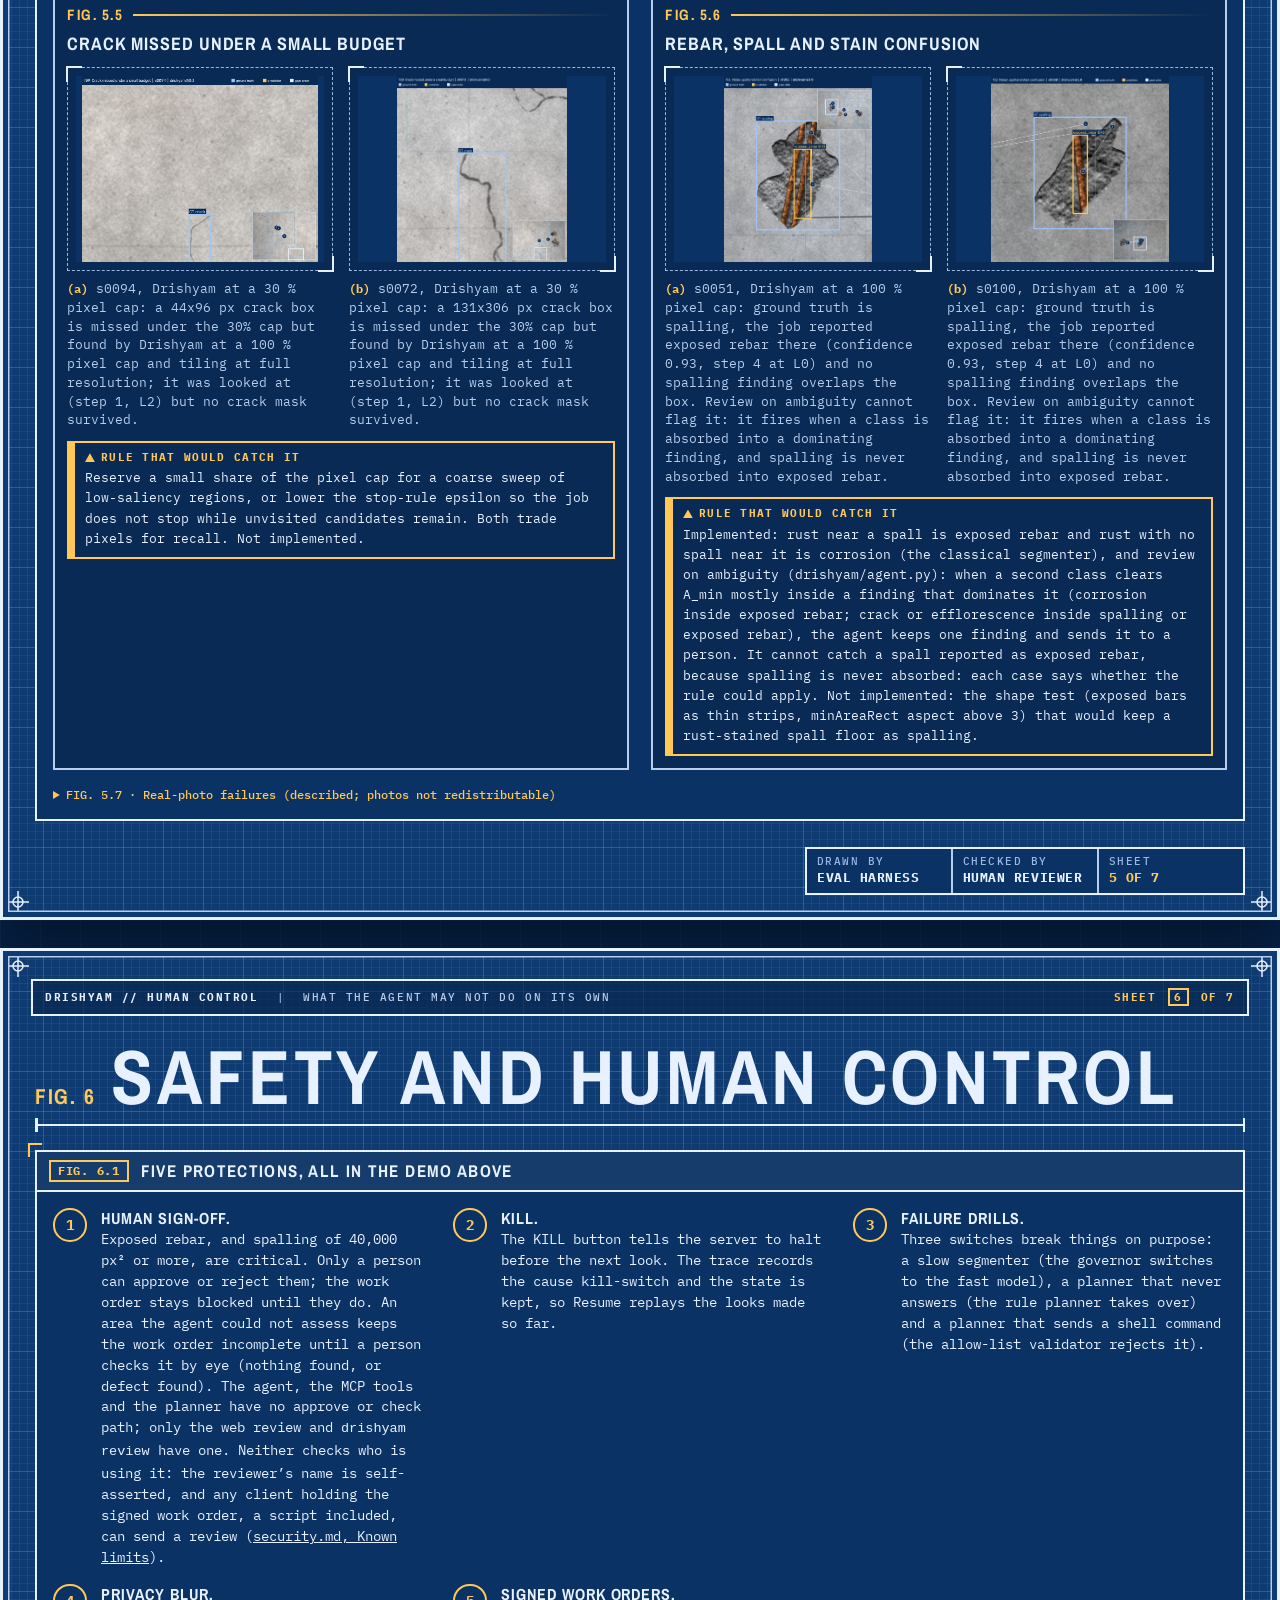
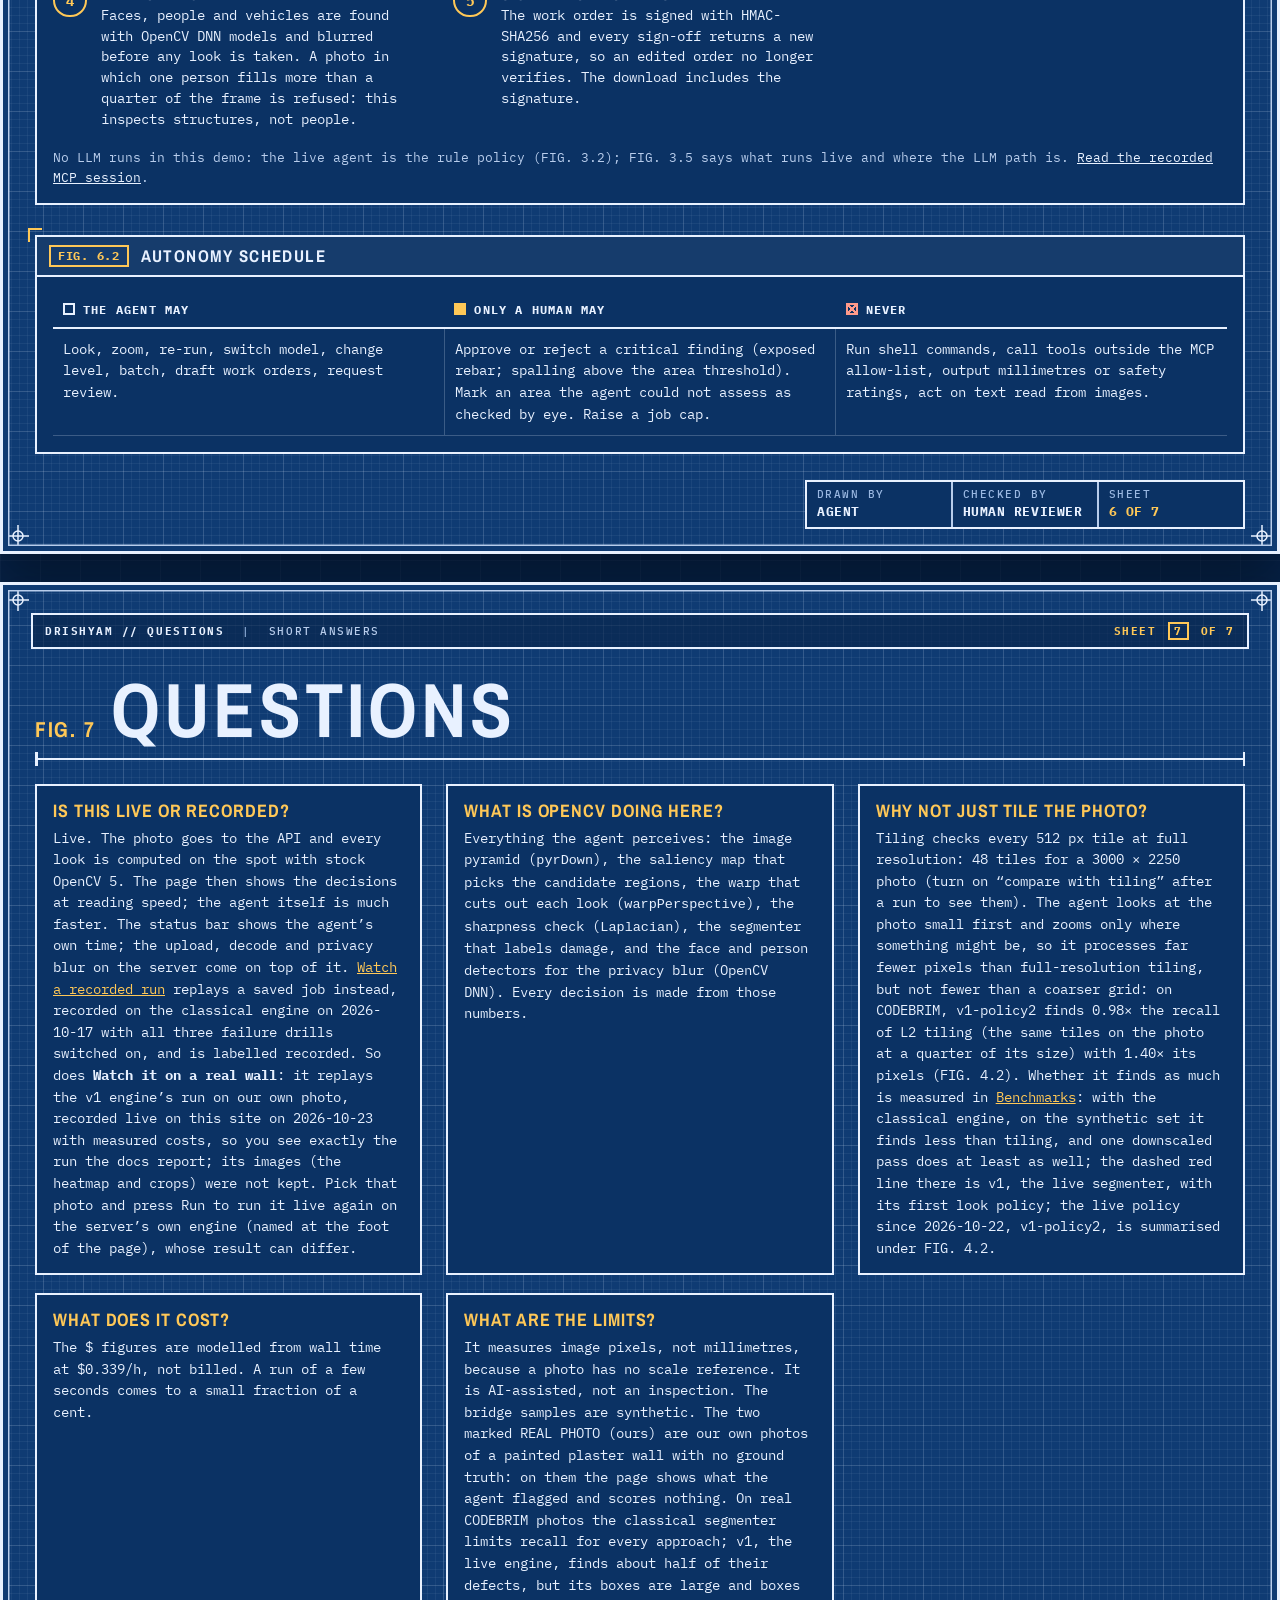
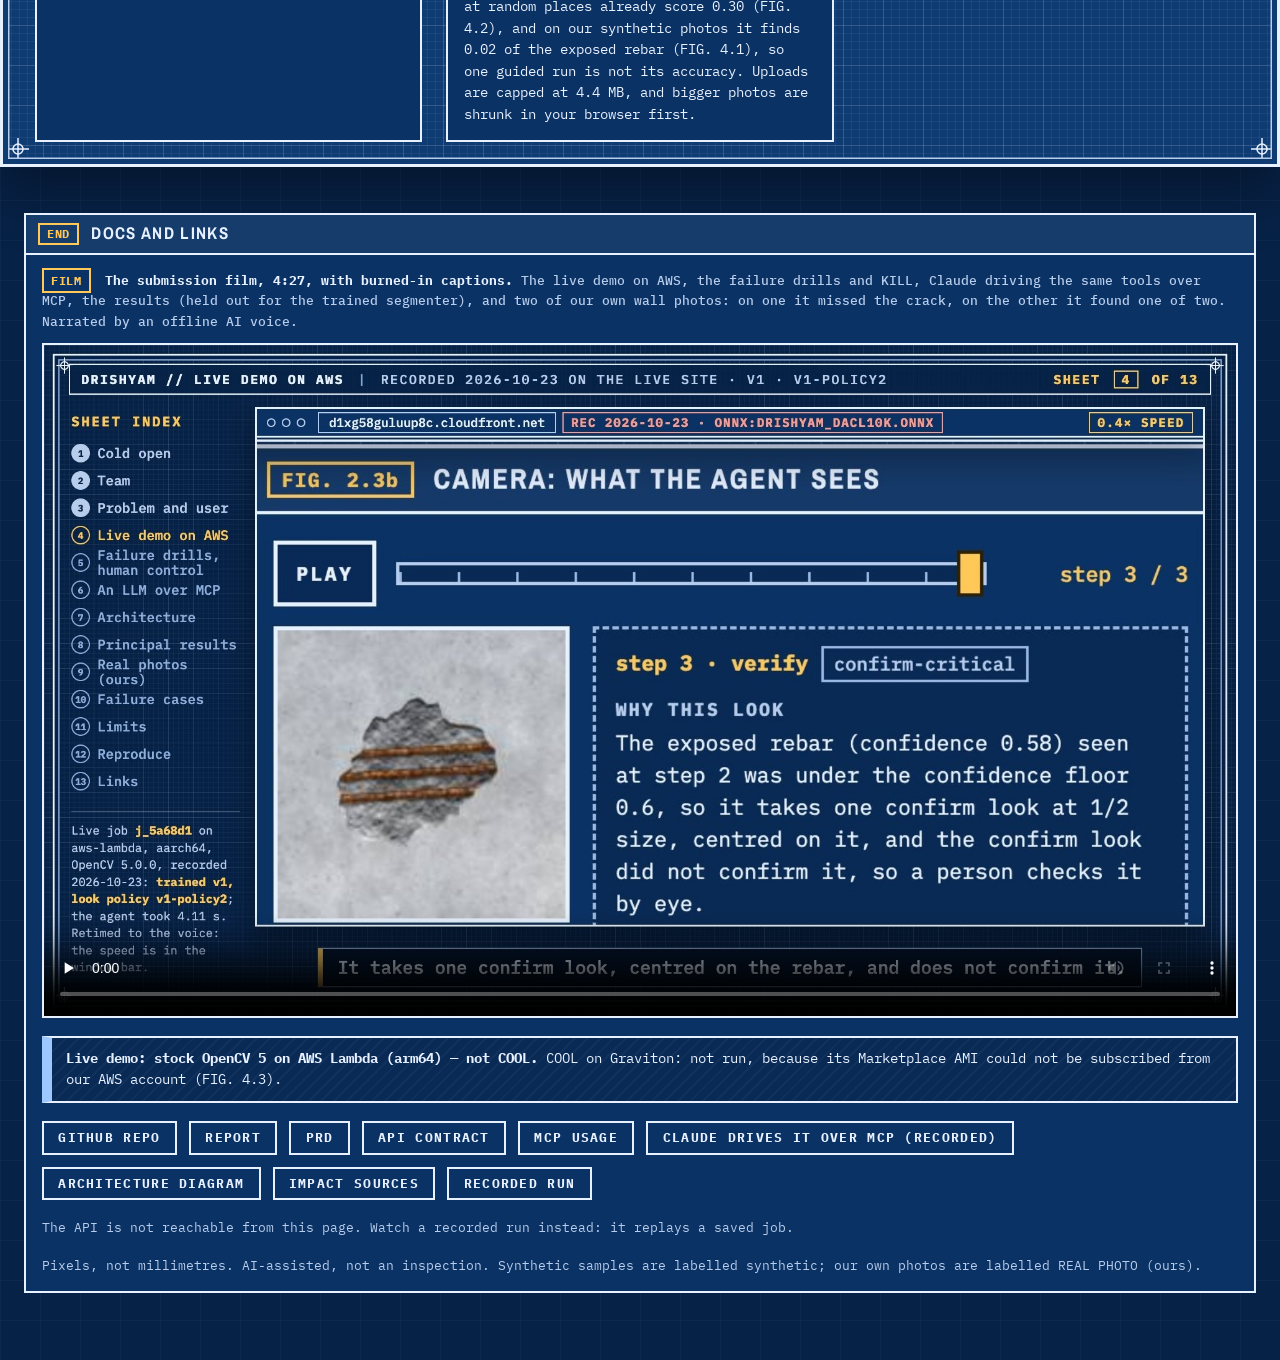
==== commit c84486c4: "site: the FAQ's "far fewer pixels" says against what "Why not just tile the photo?" said the agent p" ====
--- a/public/index.html
+++ b/public/index.html
@@ -630,7 +630,7 @@
     </div>
     <div class="faq__item">
       <dt>Why not just tile the photo?</dt>
-      <dd>Tiling checks every 512 px tile at full resolution: 48 tiles for a 3000 &times; 2250 photo (turn on &ldquo;compare with tiling&rdquo; after a run to see them). The agent looks at the photo small first and zooms only where something might be, so it processes far fewer pixels. Whether it finds as much is measured in <a href="#benchmarks">Benchmarks</a>: with the classical engine, on the synthetic set it finds less than tiling, and one downscaled pass does at least as well; the dashed red line there is v1, the live segmenter, with its first look policy; the live policy since 2026-10-22, v1-policy2, is summarised under FIG. 4.2.</dd>
+      <dd>Tiling checks every 512 px tile at full resolution: 48 tiles for a 3000 &times; 2250 photo (turn on &ldquo;compare with tiling&rdquo; after a run to see them). The agent looks at the photo small first and zooms only where something might be, so it processes far fewer pixels than full-resolution tiling, but not fewer than a coarser grid: on CODEBRIM, v1-policy2 finds 0.98&times; the recall of L2 tiling (the same tiles on the photo at a quarter of its size) with 1.40&times; its pixels (FIG. 4.2). Whether it finds as much is measured in <a href="#benchmarks">Benchmarks</a>: with the classical engine, on the synthetic set it finds less than tiling, and one downscaled pass does at least as well; the dashed red line there is v1, the live segmenter, with its first look policy; the live policy since 2026-10-22, v1-policy2, is summarised under FIG. 4.2.</dd>
     </div>
     <div class="faq__item">
       <dt>What does it cost?</dt>
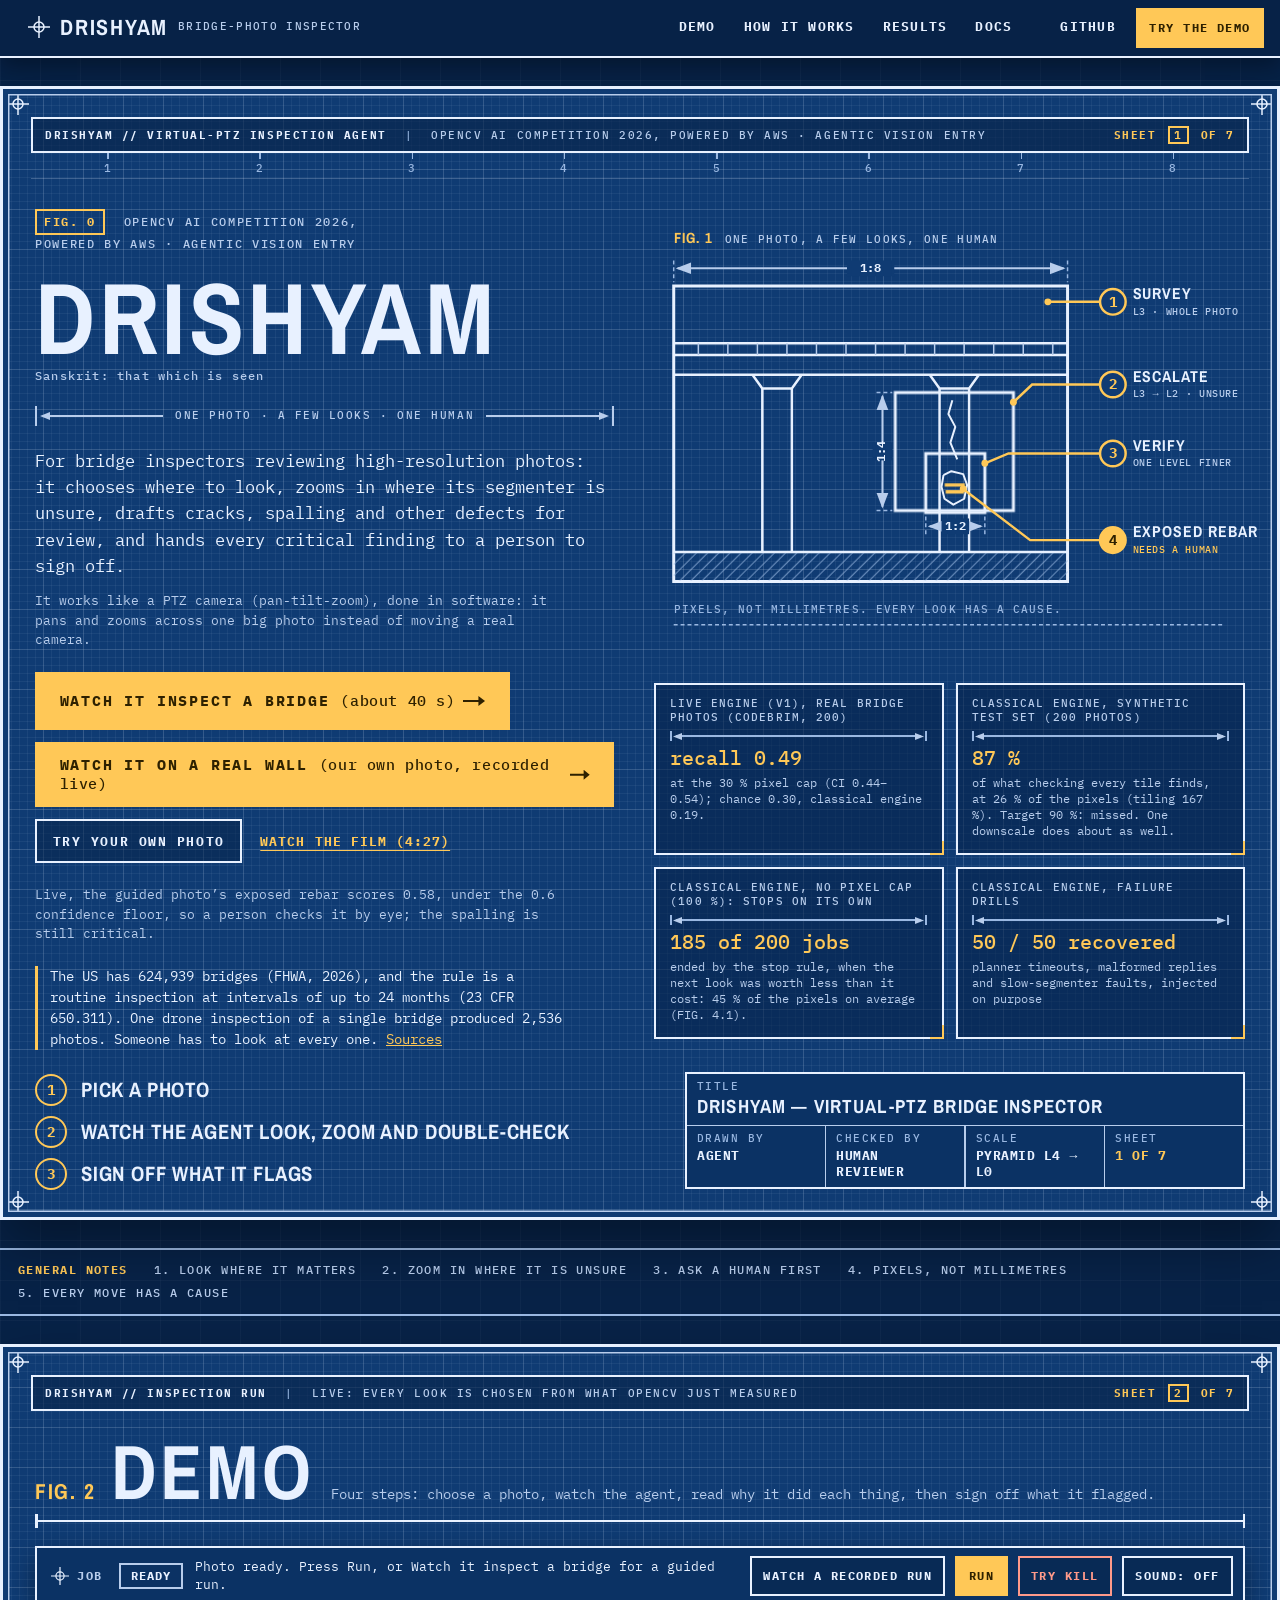
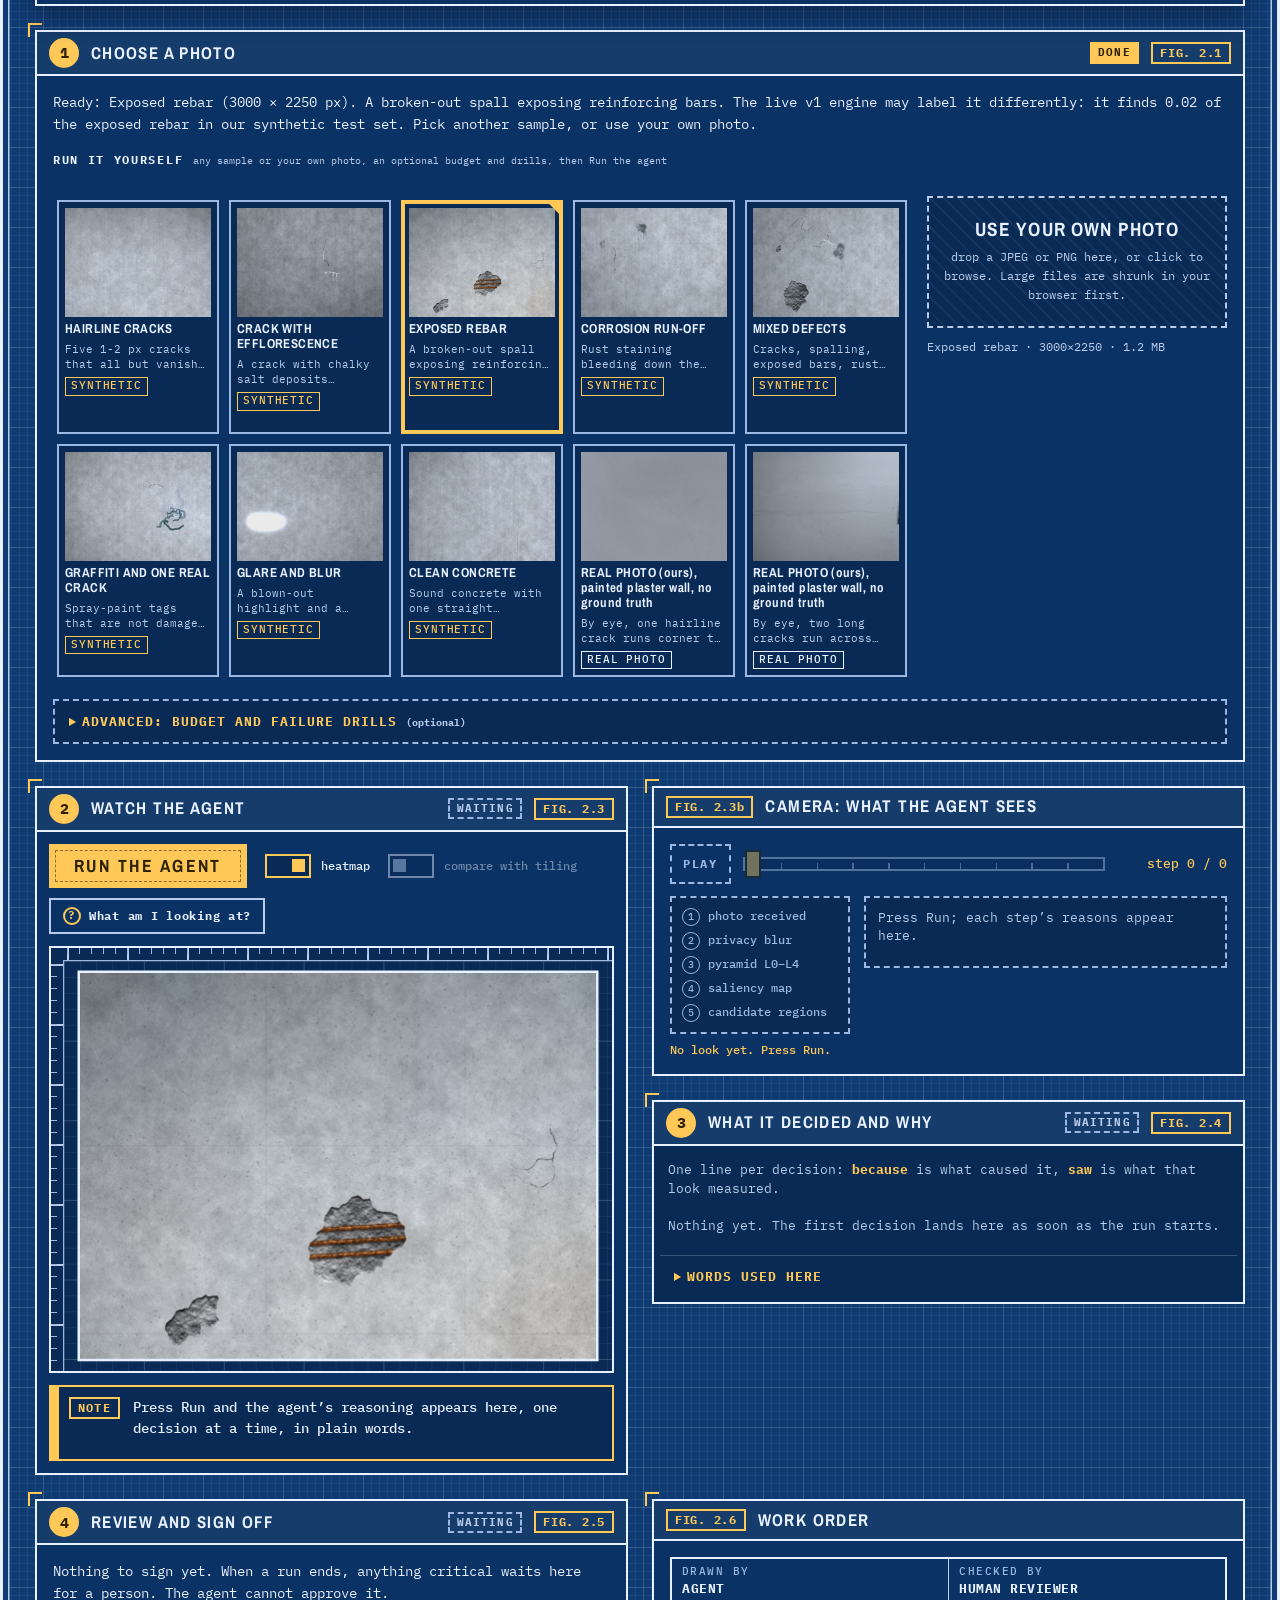
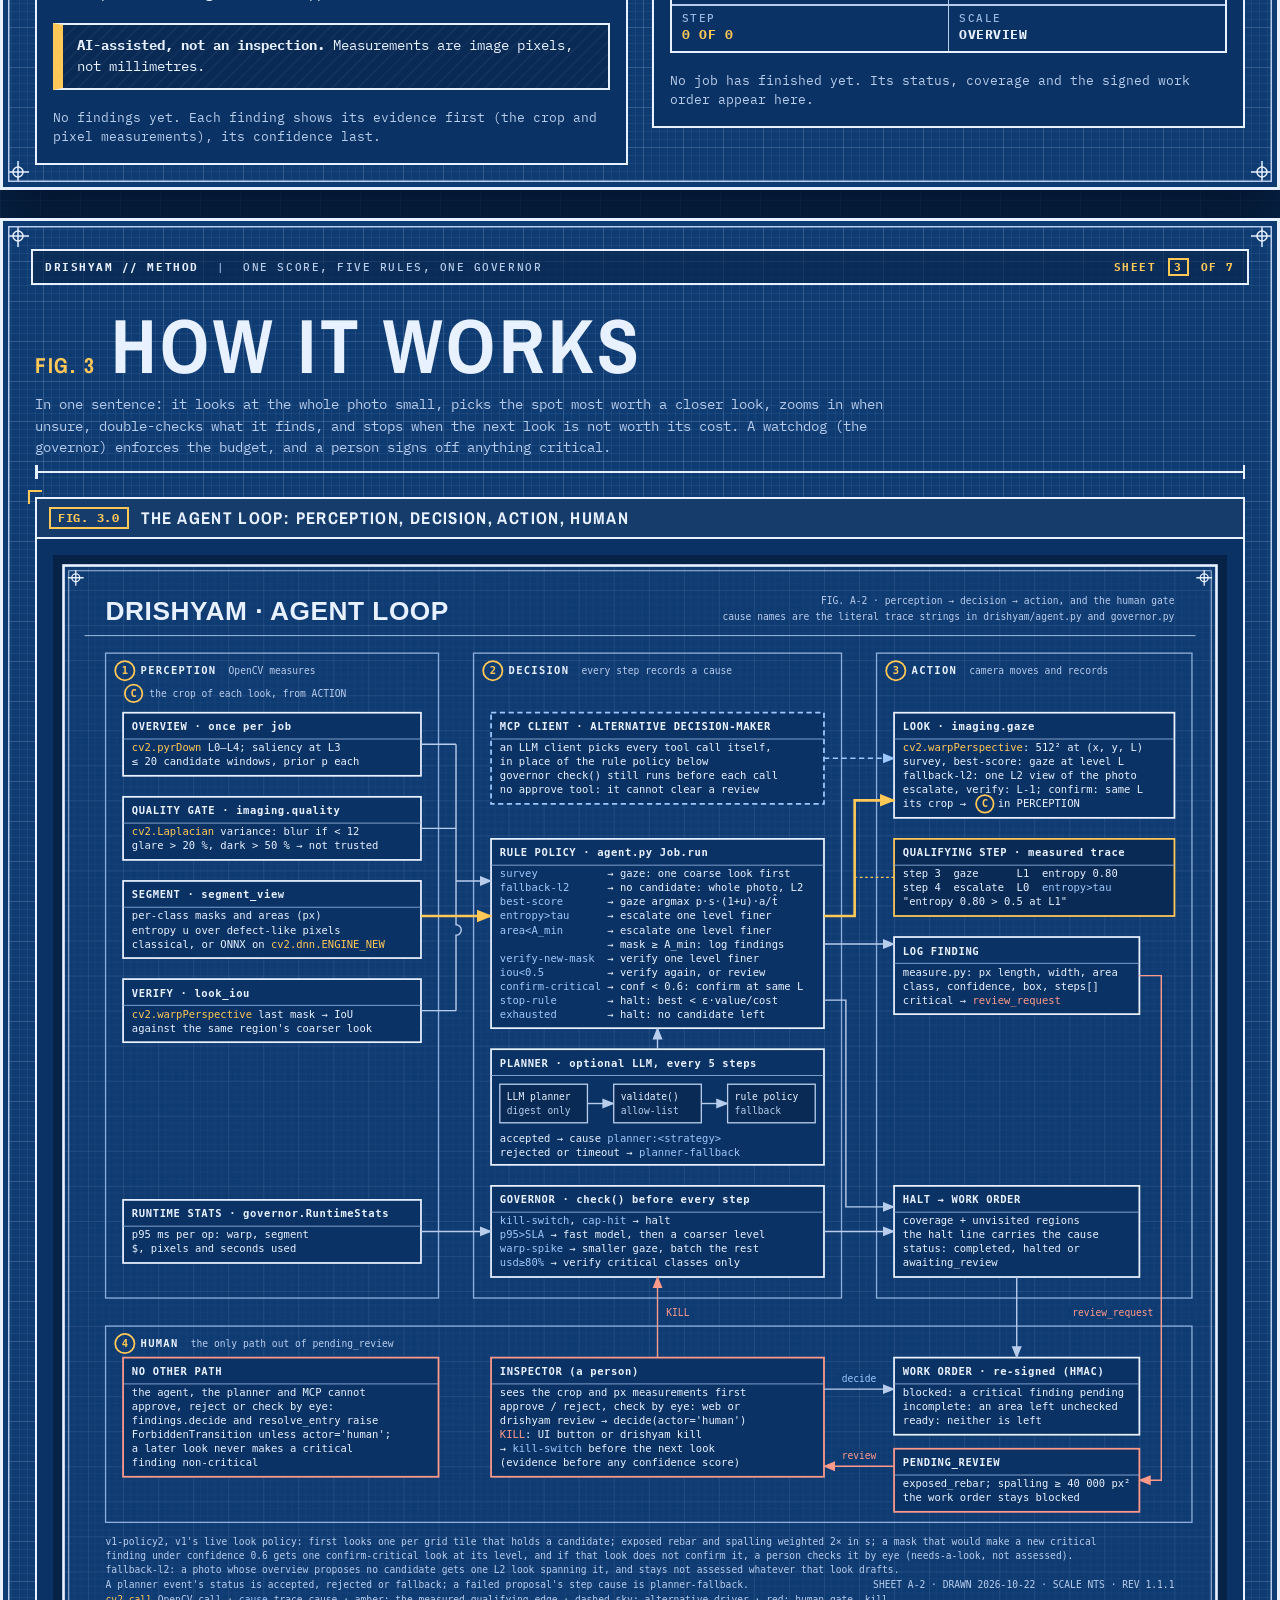
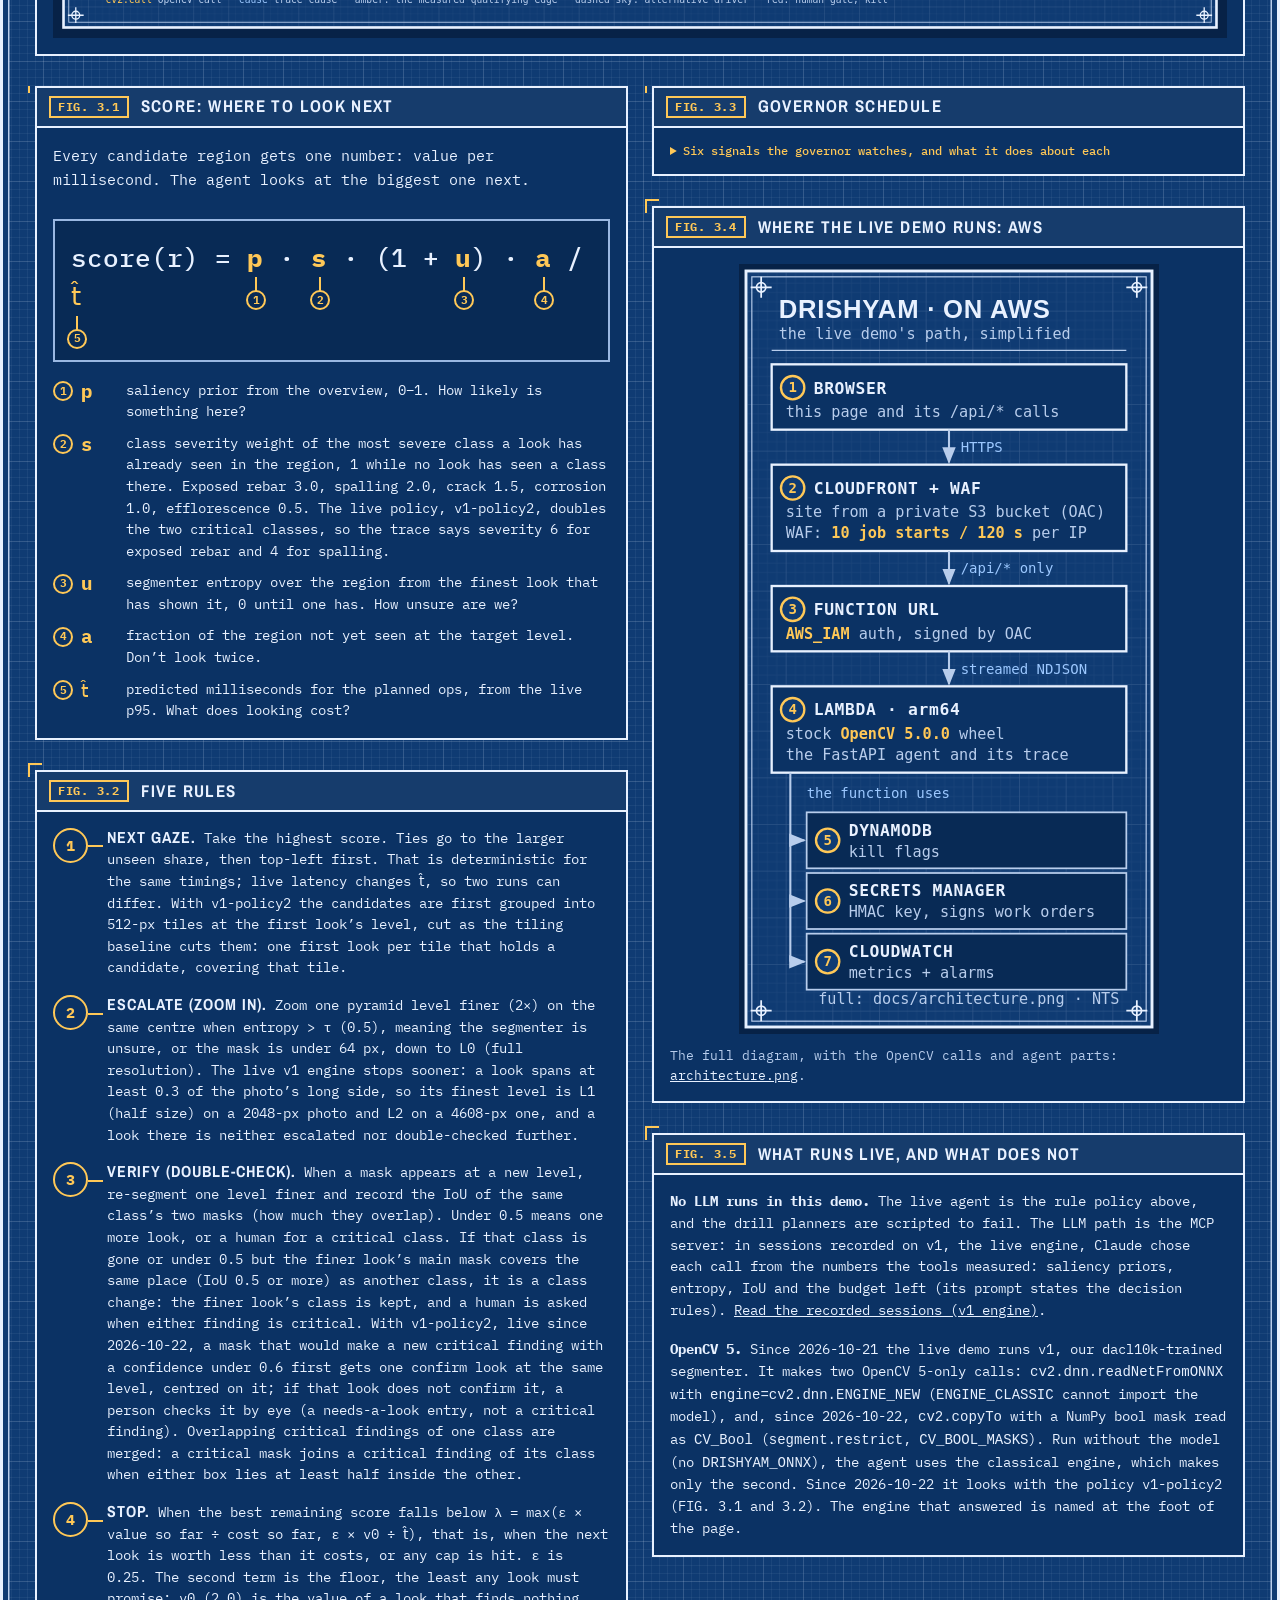
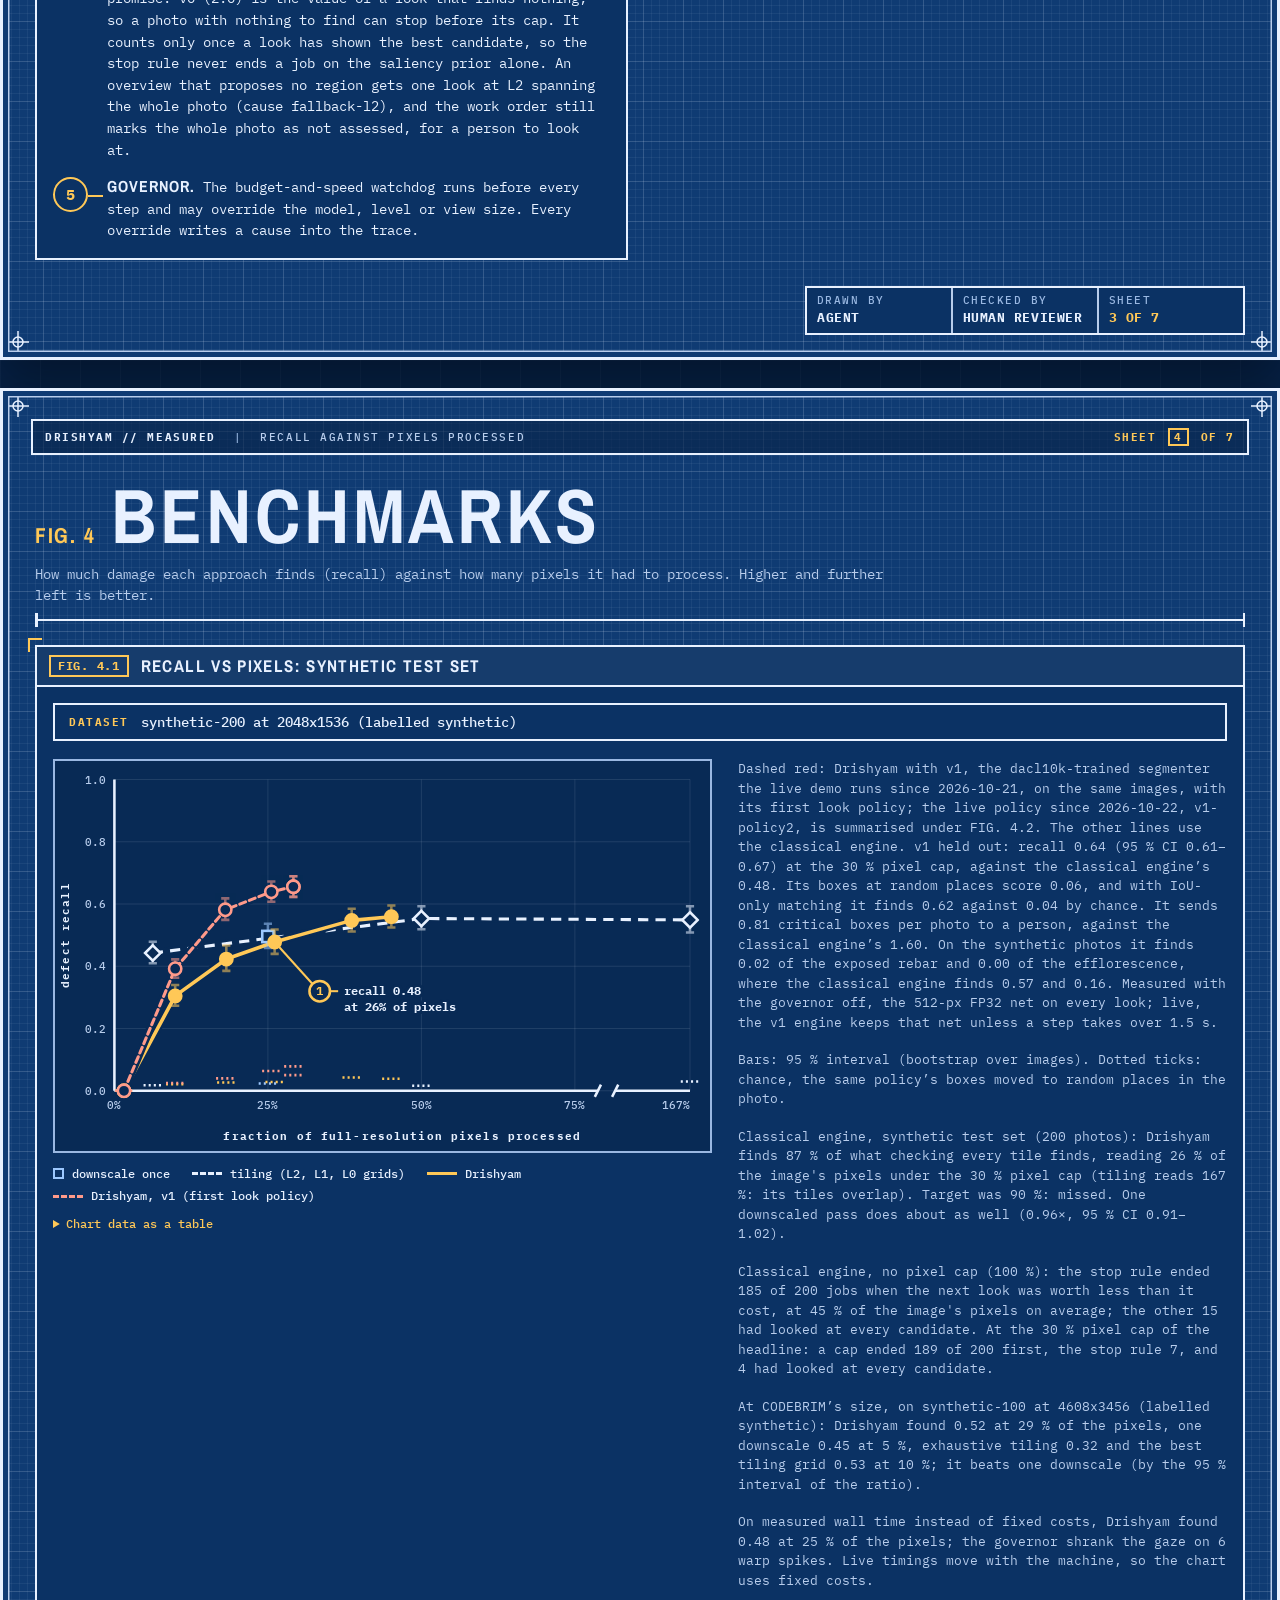
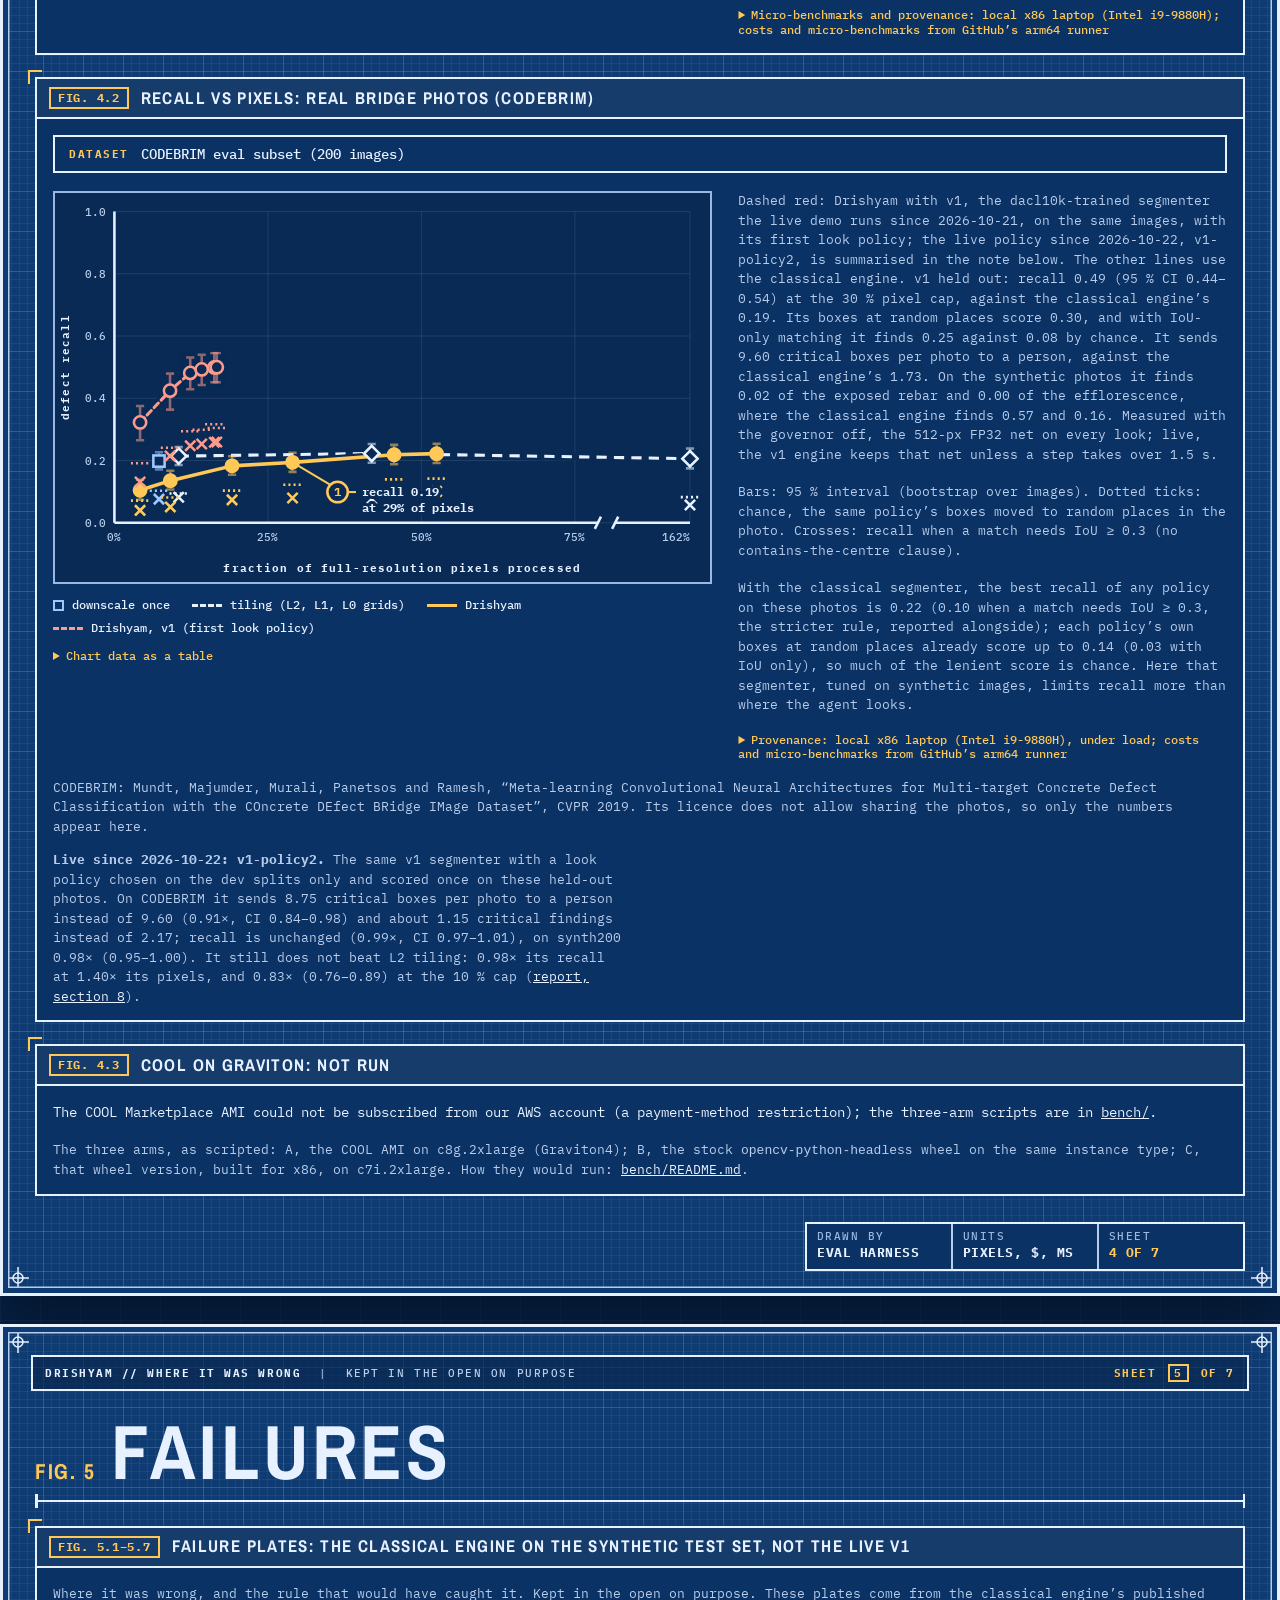
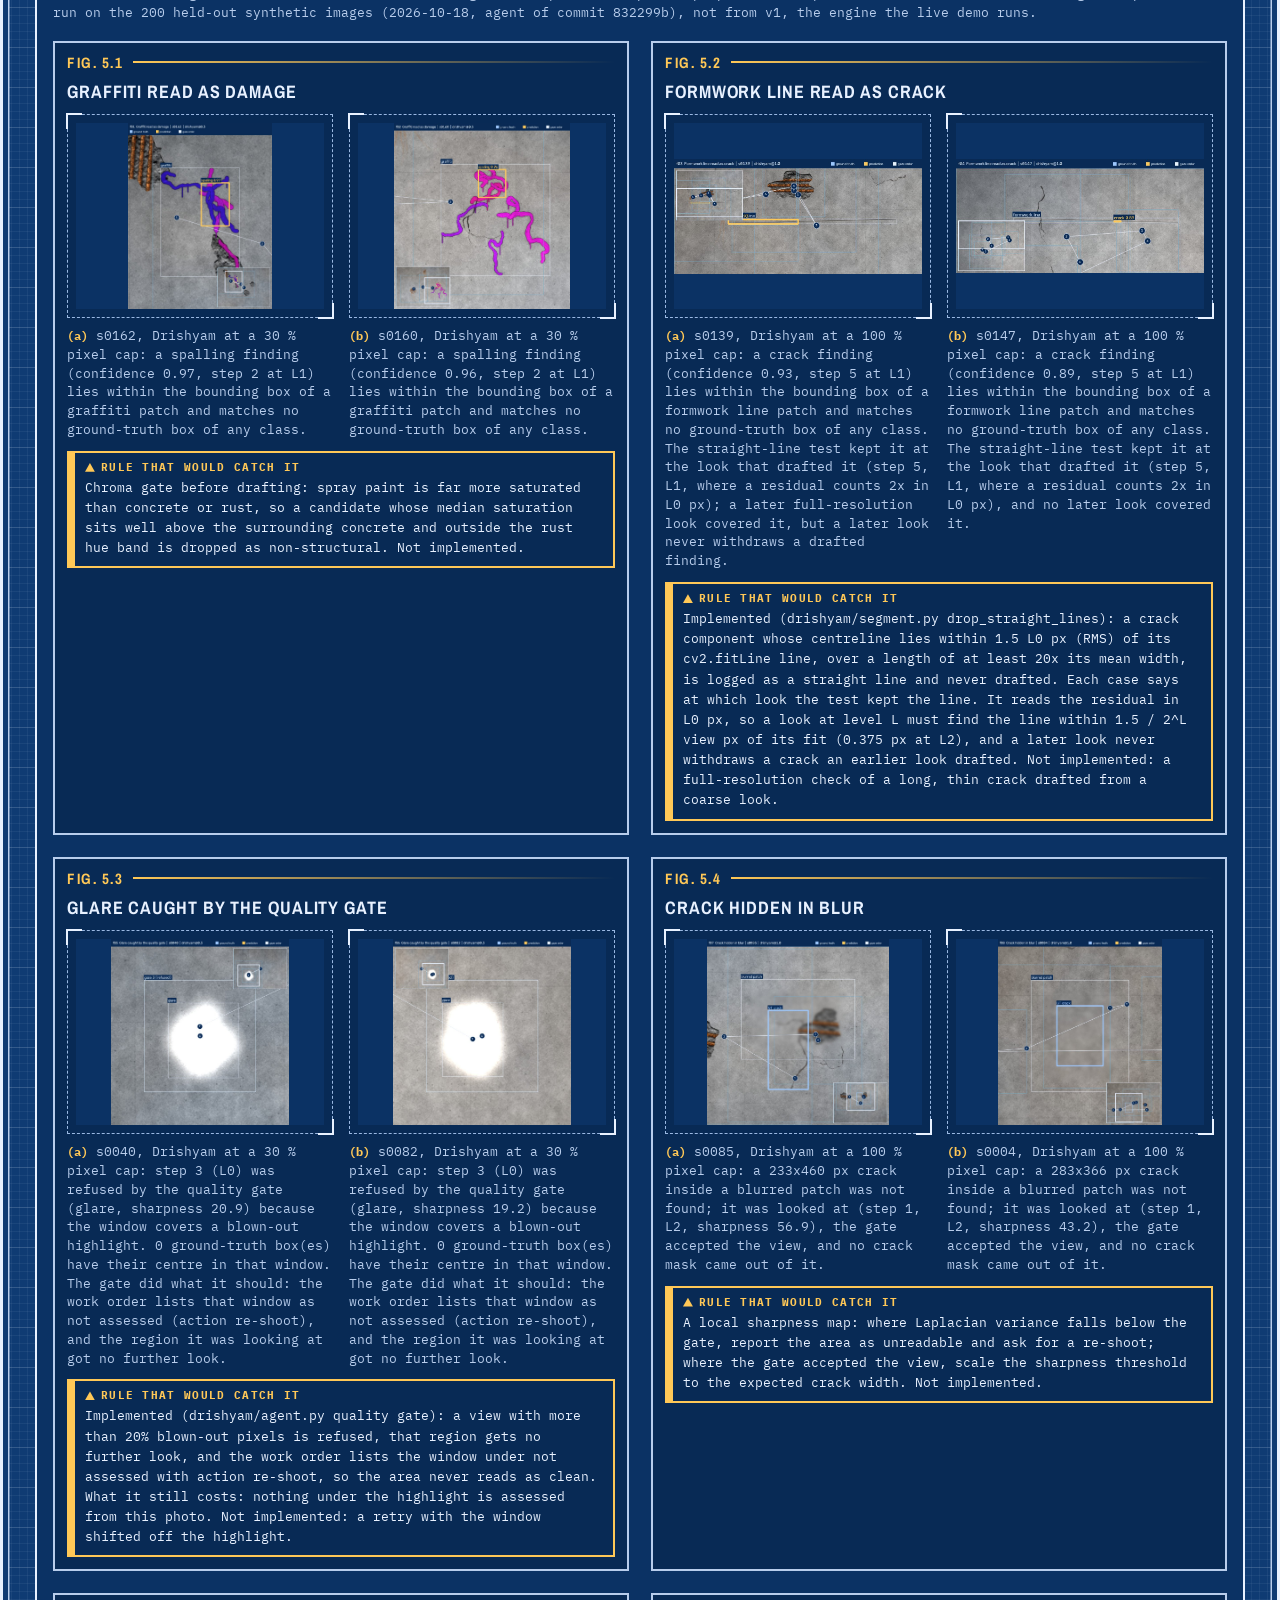
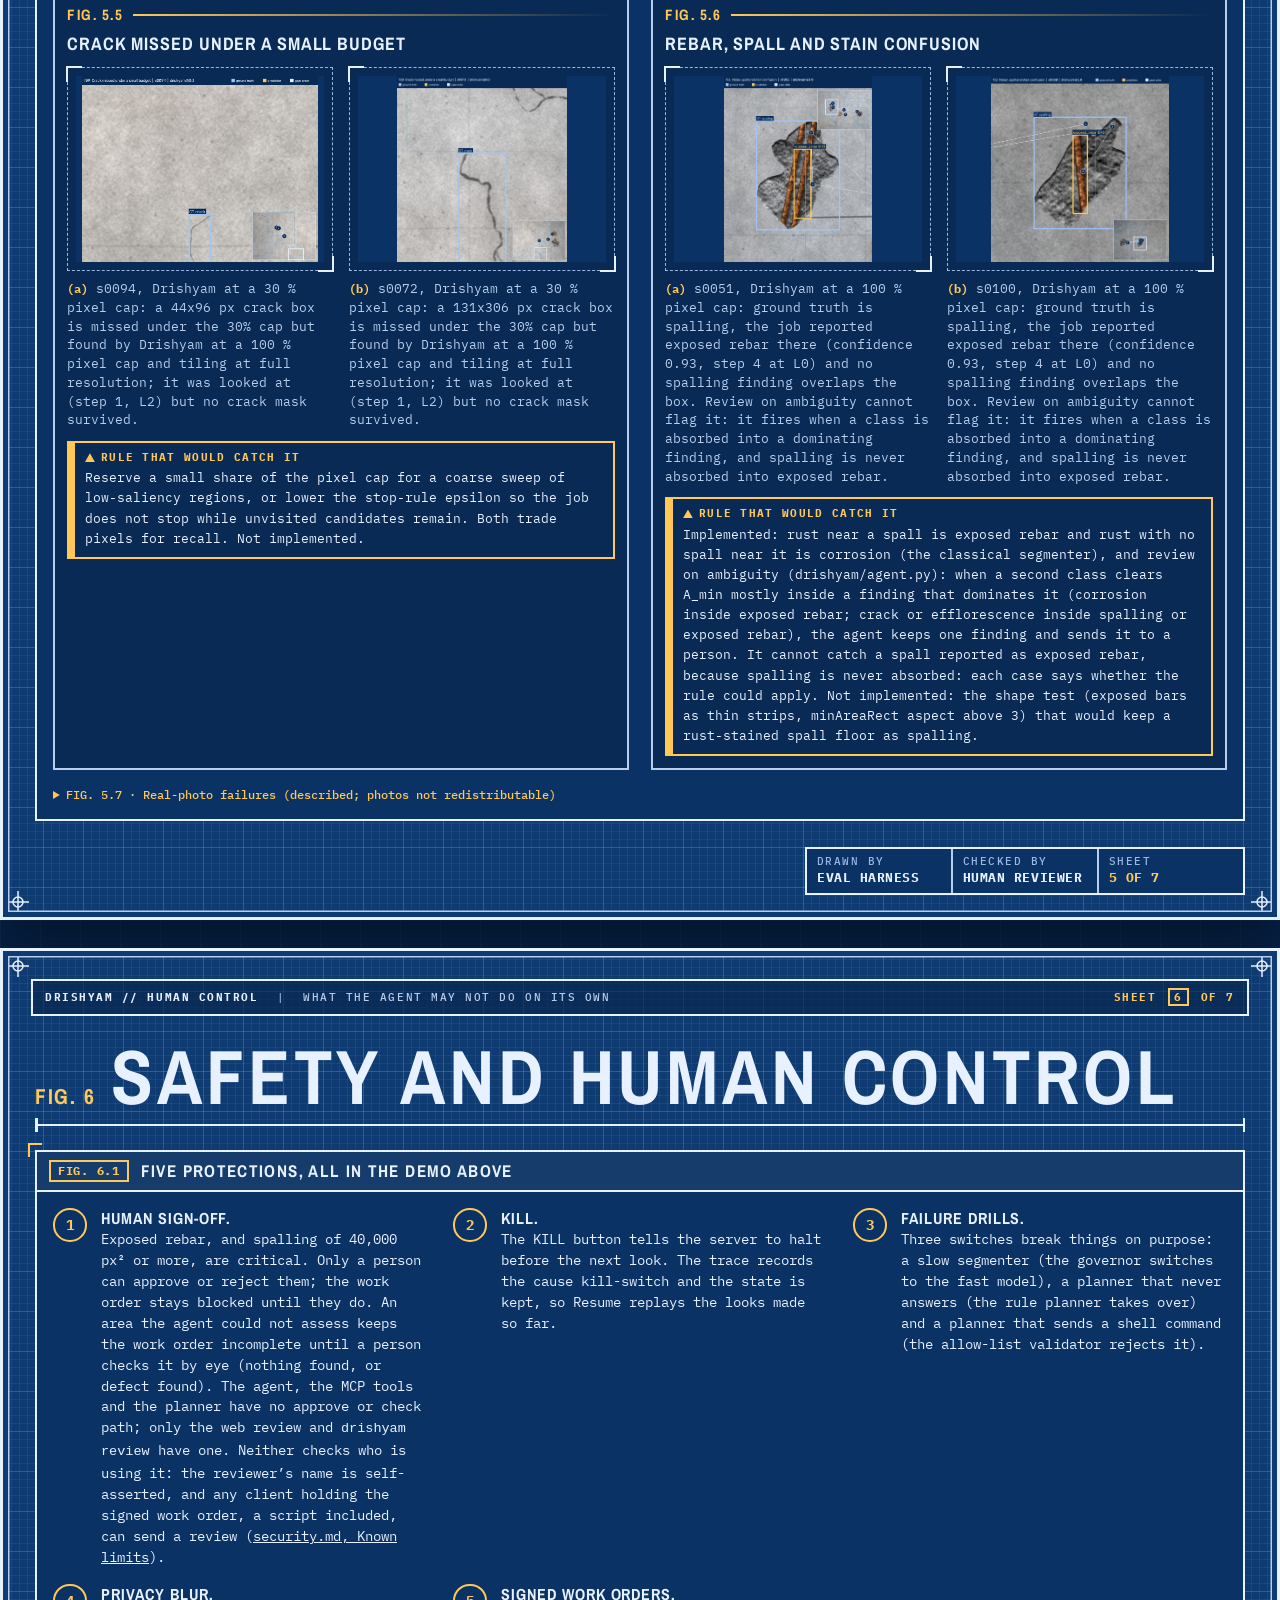
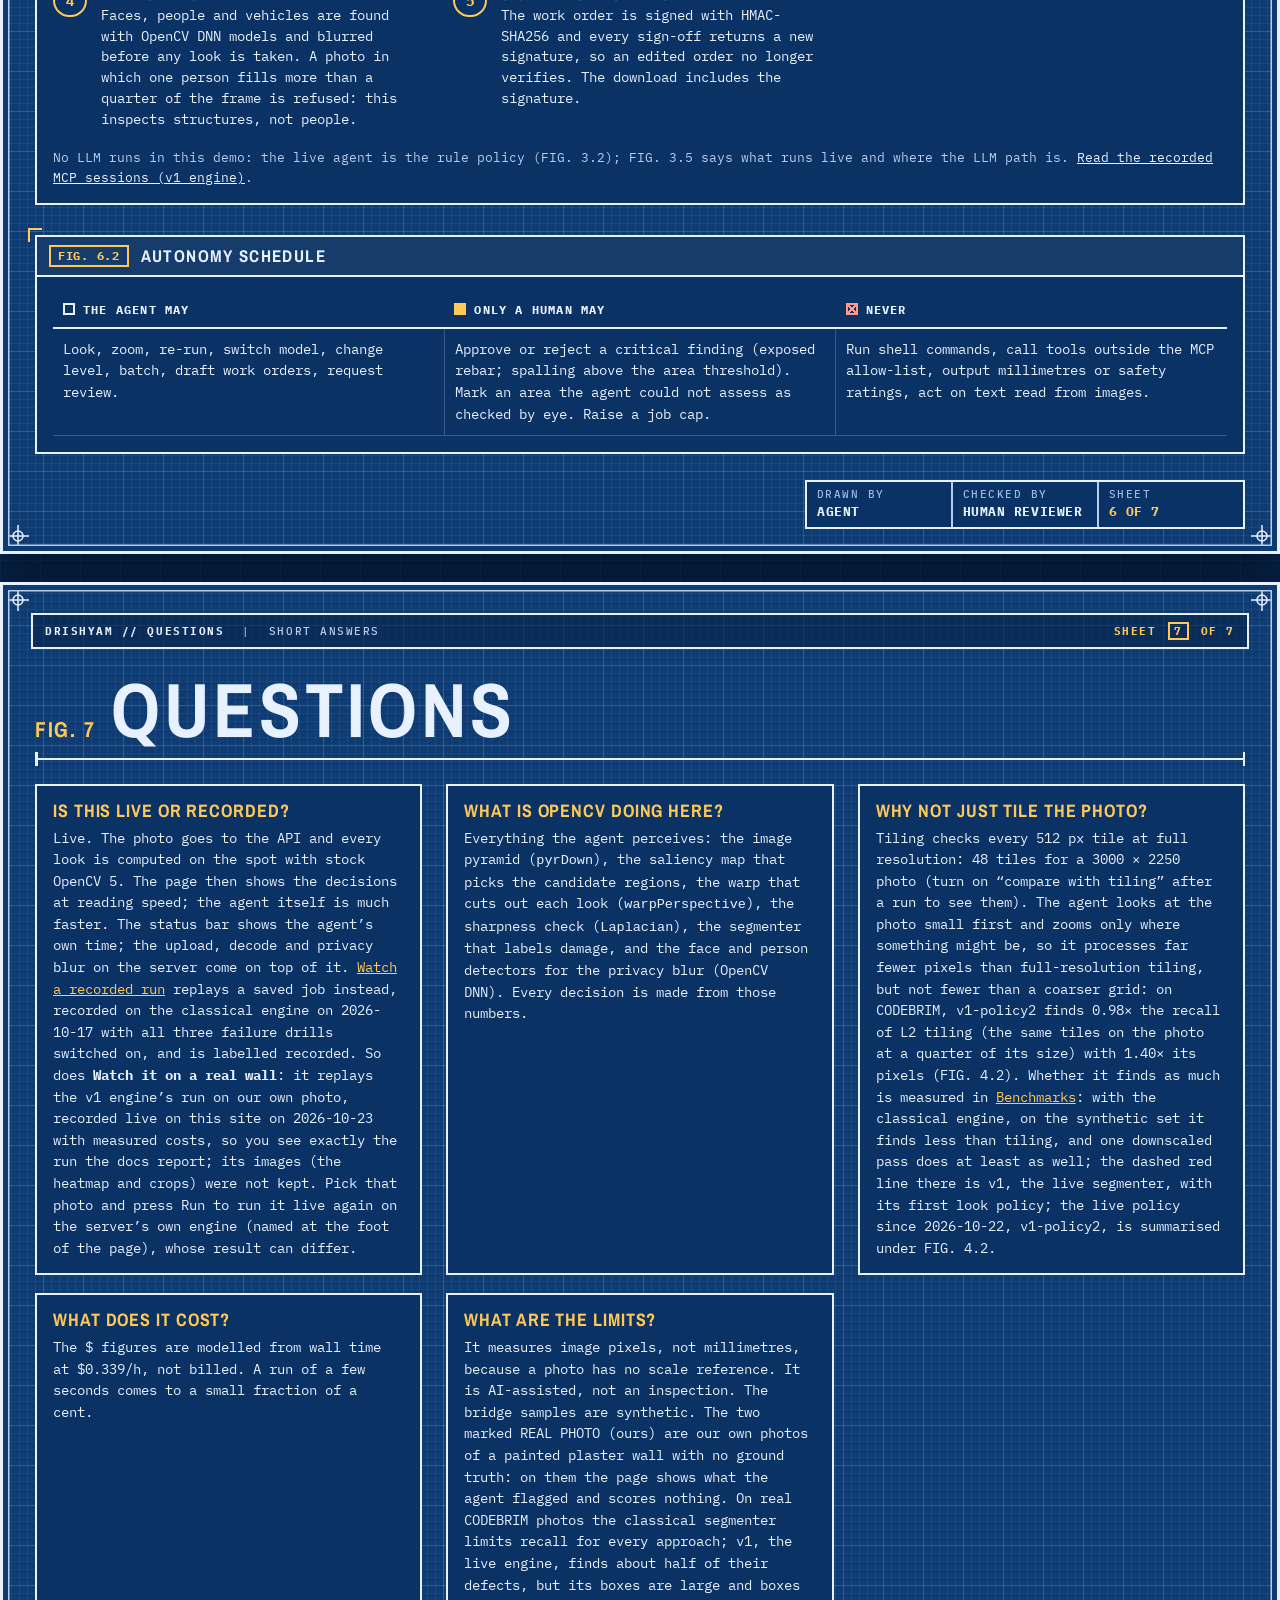
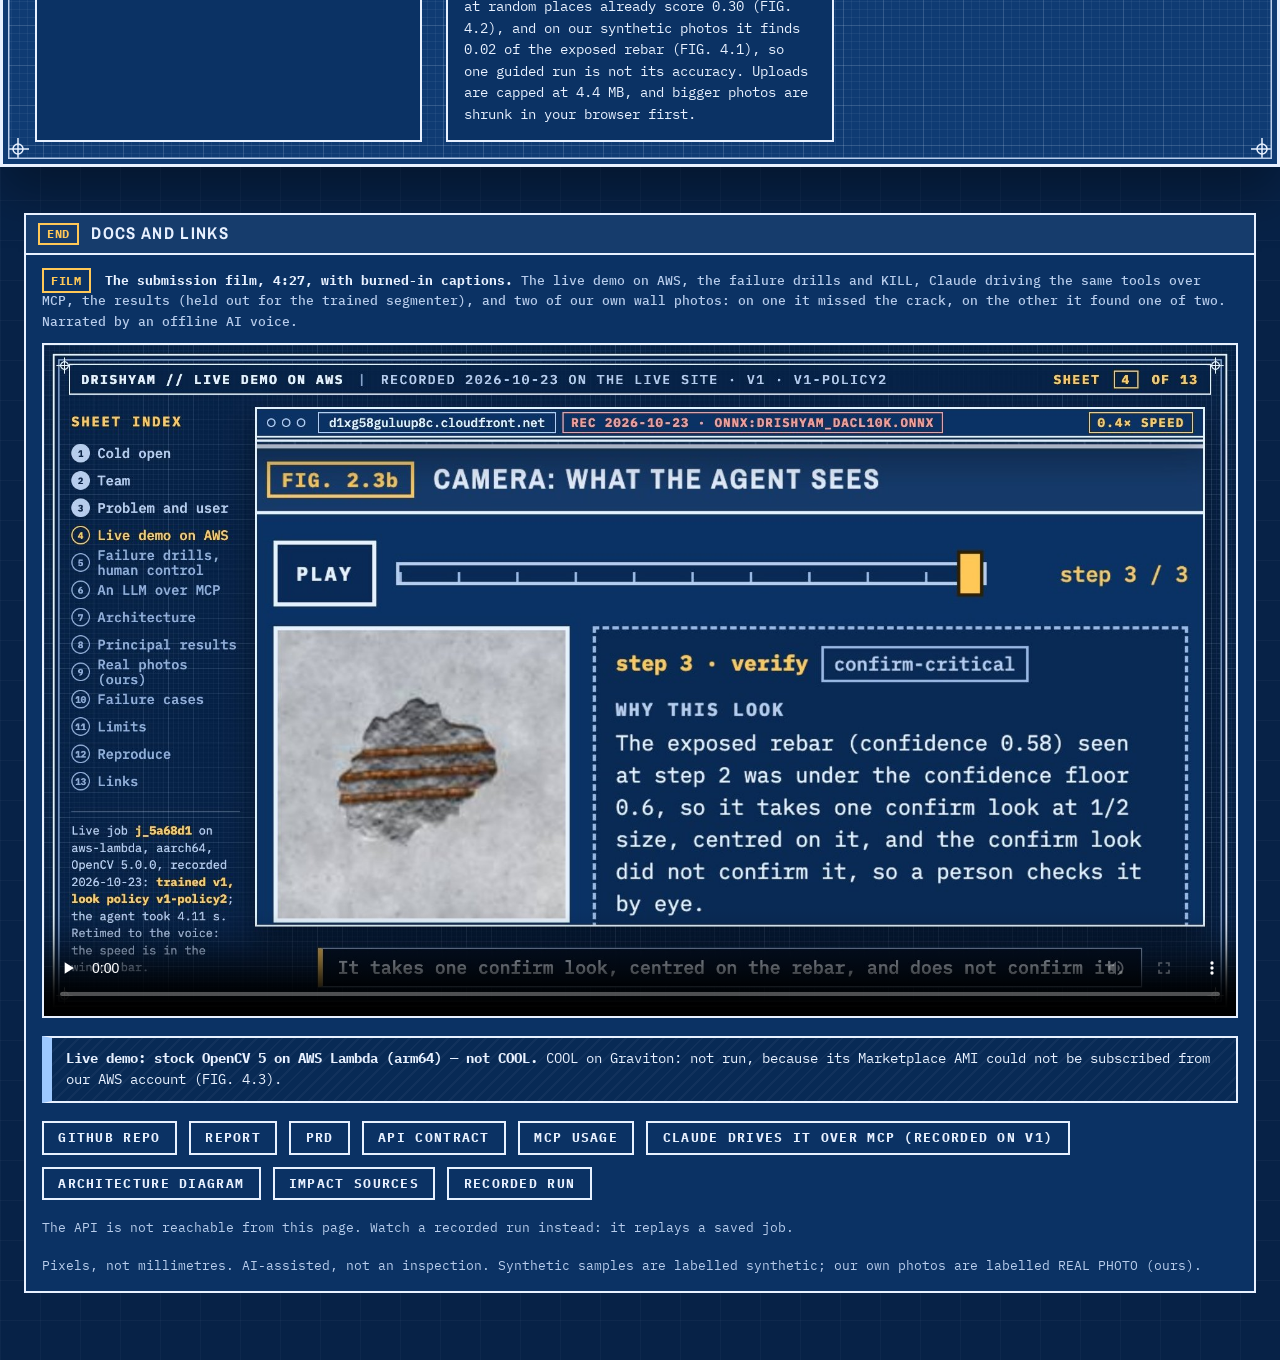
==== commit bc6cfac2: "site: the three MCP links open the v1 sessions, and say so FIG. 3.5, FIG. 6.1's note and the footer " ====
--- a/public/index.html
+++ b/public/index.html
@@ -493,7 +493,7 @@
     <section class="win pop" aria-labelledby="t-live">
       <div class="win__bar"><span class="win__fig" aria-hidden="true">FIG. 3.5</span><h3 class="win__title" id="t-live">What runs live, and what does not</h3></div>
       <div class="win__body stack">
-        <p class="say"><b>No LLM runs in this demo.</b> The live agent is the rule policy above, and the drill planners are scripted to fail. The LLM path is the MCP server: in a recorded session Claude chose each call from the numbers the tools measured: saliency priors, entropy, IoU and the budget left (its prompt states the decision rules). <a href="https://github.com/vj-io/drishyam/blob/main/docs/mcp-session/transcript.md" rel="noopener noreferrer">Read the recorded session</a>.</p>
+        <p class="say"><b>No LLM runs in this demo.</b> The live agent is the rule policy above, and the drill planners are scripted to fail. The LLM path is the MCP server: in sessions recorded on v1, the live engine, Claude chose each call from the numbers the tools measured: saliency priors, entropy, IoU and the budget left (its prompt states the decision rules). <a href="https://github.com/vj-io/drishyam/blob/main/docs/mcp-session-v1/transcript.md" rel="noopener noreferrer">Read the recorded sessions (v1 engine)</a>.</p>
         <p class="say"><b>OpenCV 5.</b> Since 2026-10-21 the live demo runs v1, our dacl10k-trained segmenter. It makes two OpenCV 5-only calls: <code>cv2.dnn.readNetFromONNX</code> with <code>engine=cv2.dnn.ENGINE_NEW</code> (<code>ENGINE_CLASSIC</code> cannot import the model), and, since 2026-10-22, <code>cv2.copyTo</code> with a NumPy bool mask read as <code>CV_Bool</code> (<code>segment.restrict</code>, <code>CV_BOOL_MASKS</code>). Run without the model (no <code>DRISHYAM_ONNX</code>), the agent uses the classical engine, which makes only the second. Since 2026-10-22 it looks with the policy v1-policy2 (FIG. 3.1 and 3.2). The engine that answered is named at the foot of the page.</p>
       </div>
     </section>
@@ -581,7 +581,7 @@
           <li><b>Privacy blur.</b> Faces, people and vehicles are found with OpenCV DNN models and blurred before any look is taken. A photo in which one person fills more than a quarter of the frame is refused: this inspects structures, not people.</li>
           <li><b>Signed work orders.</b> The work order is signed with HMAC-SHA256 and every sign-off returns a new signature, so an edited order no longer verifies. The download includes the signature.</li>
         </ol>
-        <p class="note guards__llm">No LLM runs in this demo: the live agent is the rule policy (FIG. 3.2); FIG. 3.5 says what runs live and where the LLM path is. <a href="https://github.com/vj-io/drishyam/blob/main/docs/mcp-session/transcript.md" rel="noopener noreferrer">Read the recorded MCP session</a>.</p>
+        <p class="note guards__llm">No LLM runs in this demo: the live agent is the rule policy (FIG. 3.2); FIG. 3.5 says what runs live and where the LLM path is. <a href="https://github.com/vj-io/drishyam/blob/main/docs/mcp-session-v1/transcript.md" rel="noopener noreferrer">Read the recorded MCP sessions (v1 engine)</a>.</p>
       </div>
     </section>
     <section class="win pop win--wide" aria-labelledby="t-auto">
@@ -663,7 +663,7 @@
           <li><a href="https://github.com/vj-io/drishyam/blob/main/docs/PRD.md" rel="noopener noreferrer">PRD</a></li>
           <li><a href="https://github.com/vj-io/drishyam/blob/main/docs/api-contract.md" rel="noopener noreferrer">API contract</a></li>
           <li><a href="https://github.com/vj-io/drishyam/blob/main/docs/mcp.md" rel="noopener noreferrer">MCP usage</a></li>
-          <li><a href="https://github.com/vj-io/drishyam/blob/main/docs/mcp-session/transcript.md" rel="noopener noreferrer">Claude drives it over MCP (recorded)</a></li>
+          <li><a href="https://github.com/vj-io/drishyam/blob/main/docs/mcp-session-v1/transcript.md" rel="noopener noreferrer">Claude drives it over MCP (recorded on v1)</a></li>
           <li><a href="https://github.com/vj-io/drishyam/blob/main/docs/architecture.png" rel="noopener noreferrer">Architecture diagram</a></li>
           <li><a href="https://github.com/vj-io/drishyam/blob/main/docs/impact-sources.md" rel="noopener noreferrer">Impact sources</a></li>
           <li><a href="?mock=1#demo">Recorded run</a></li>
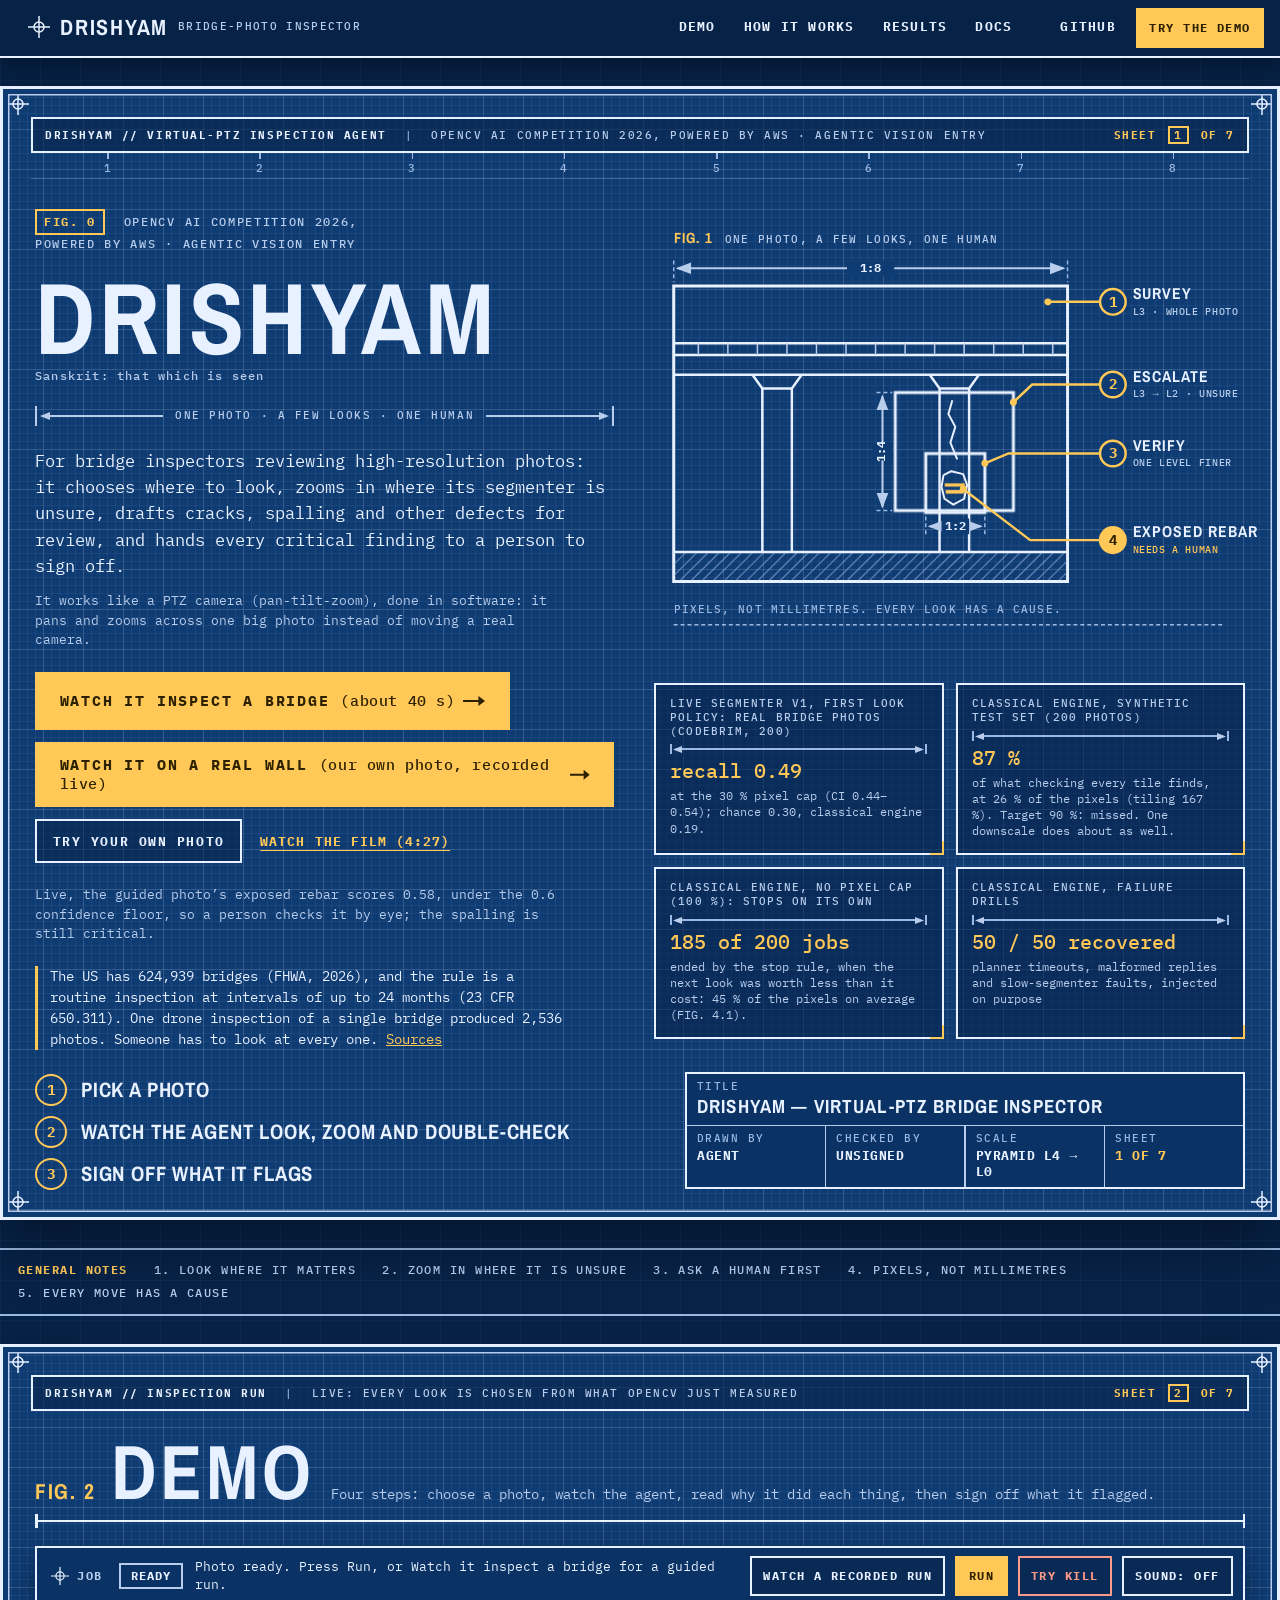
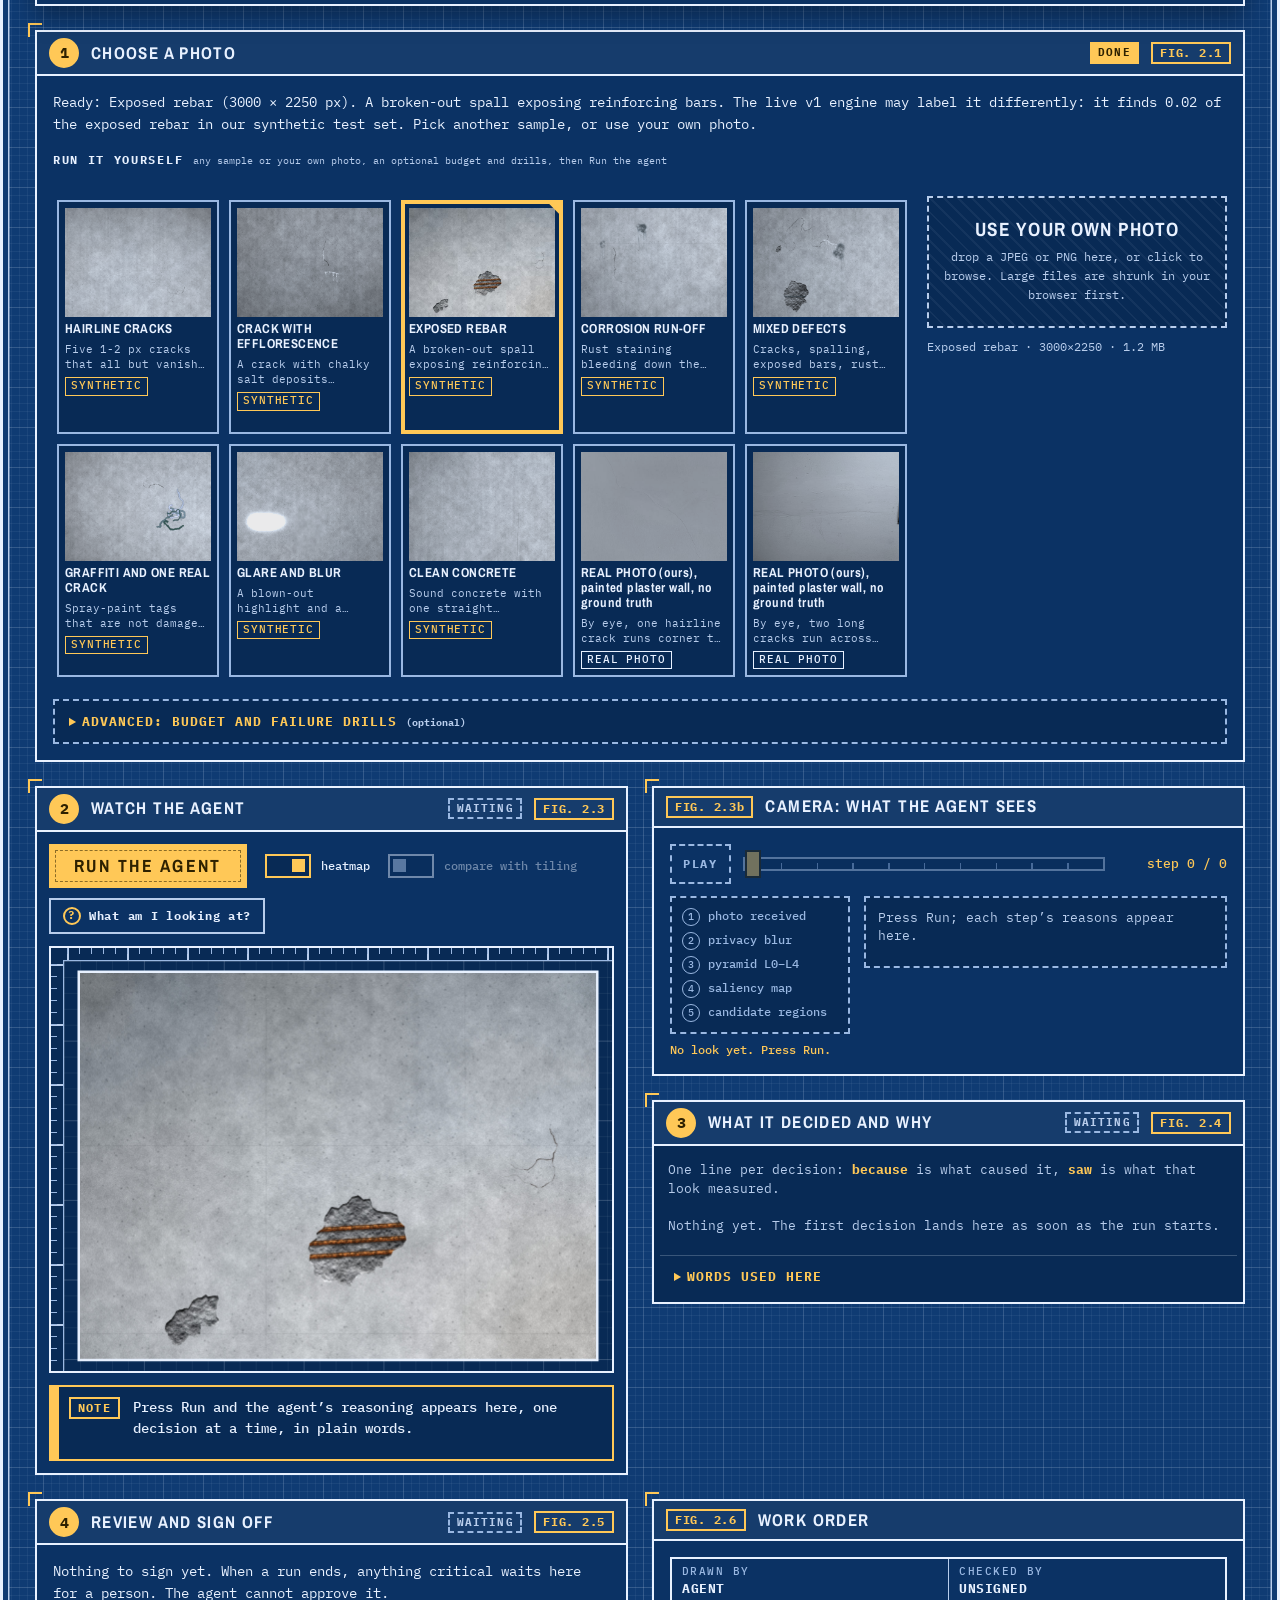
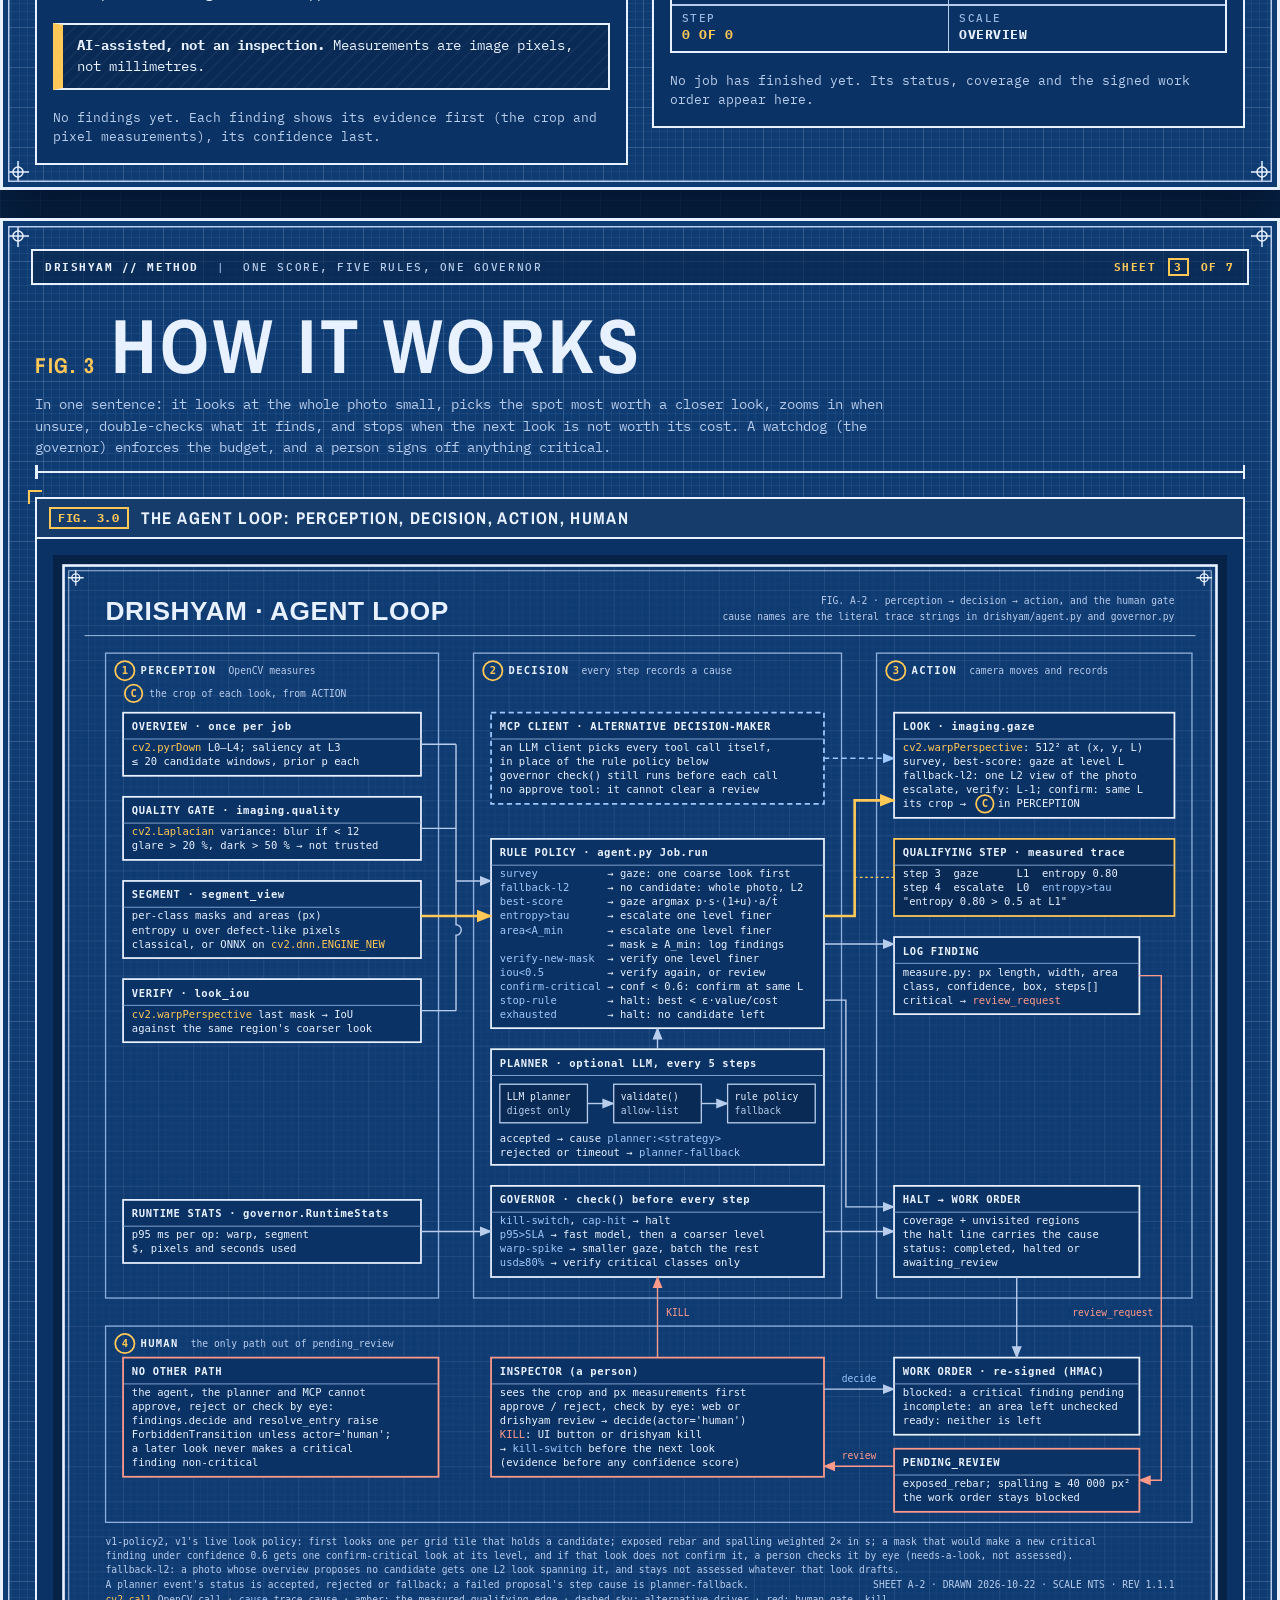
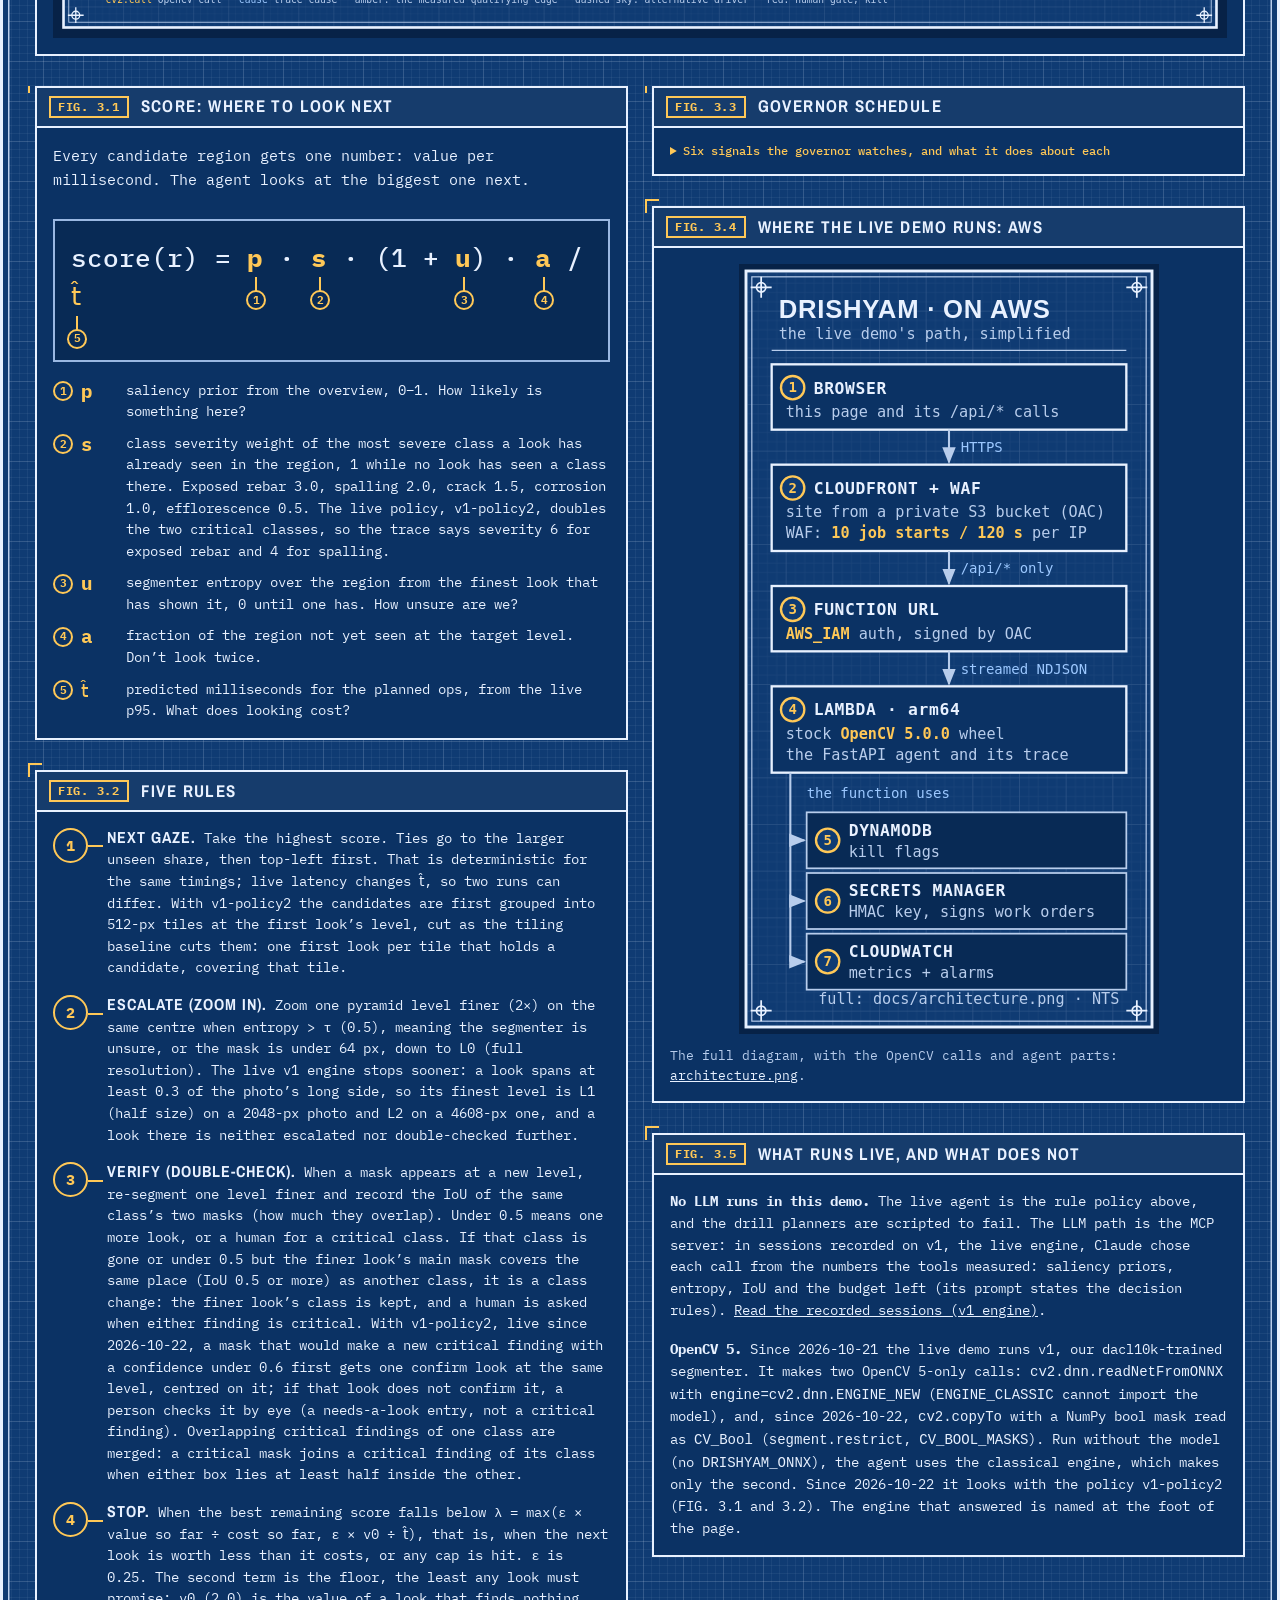
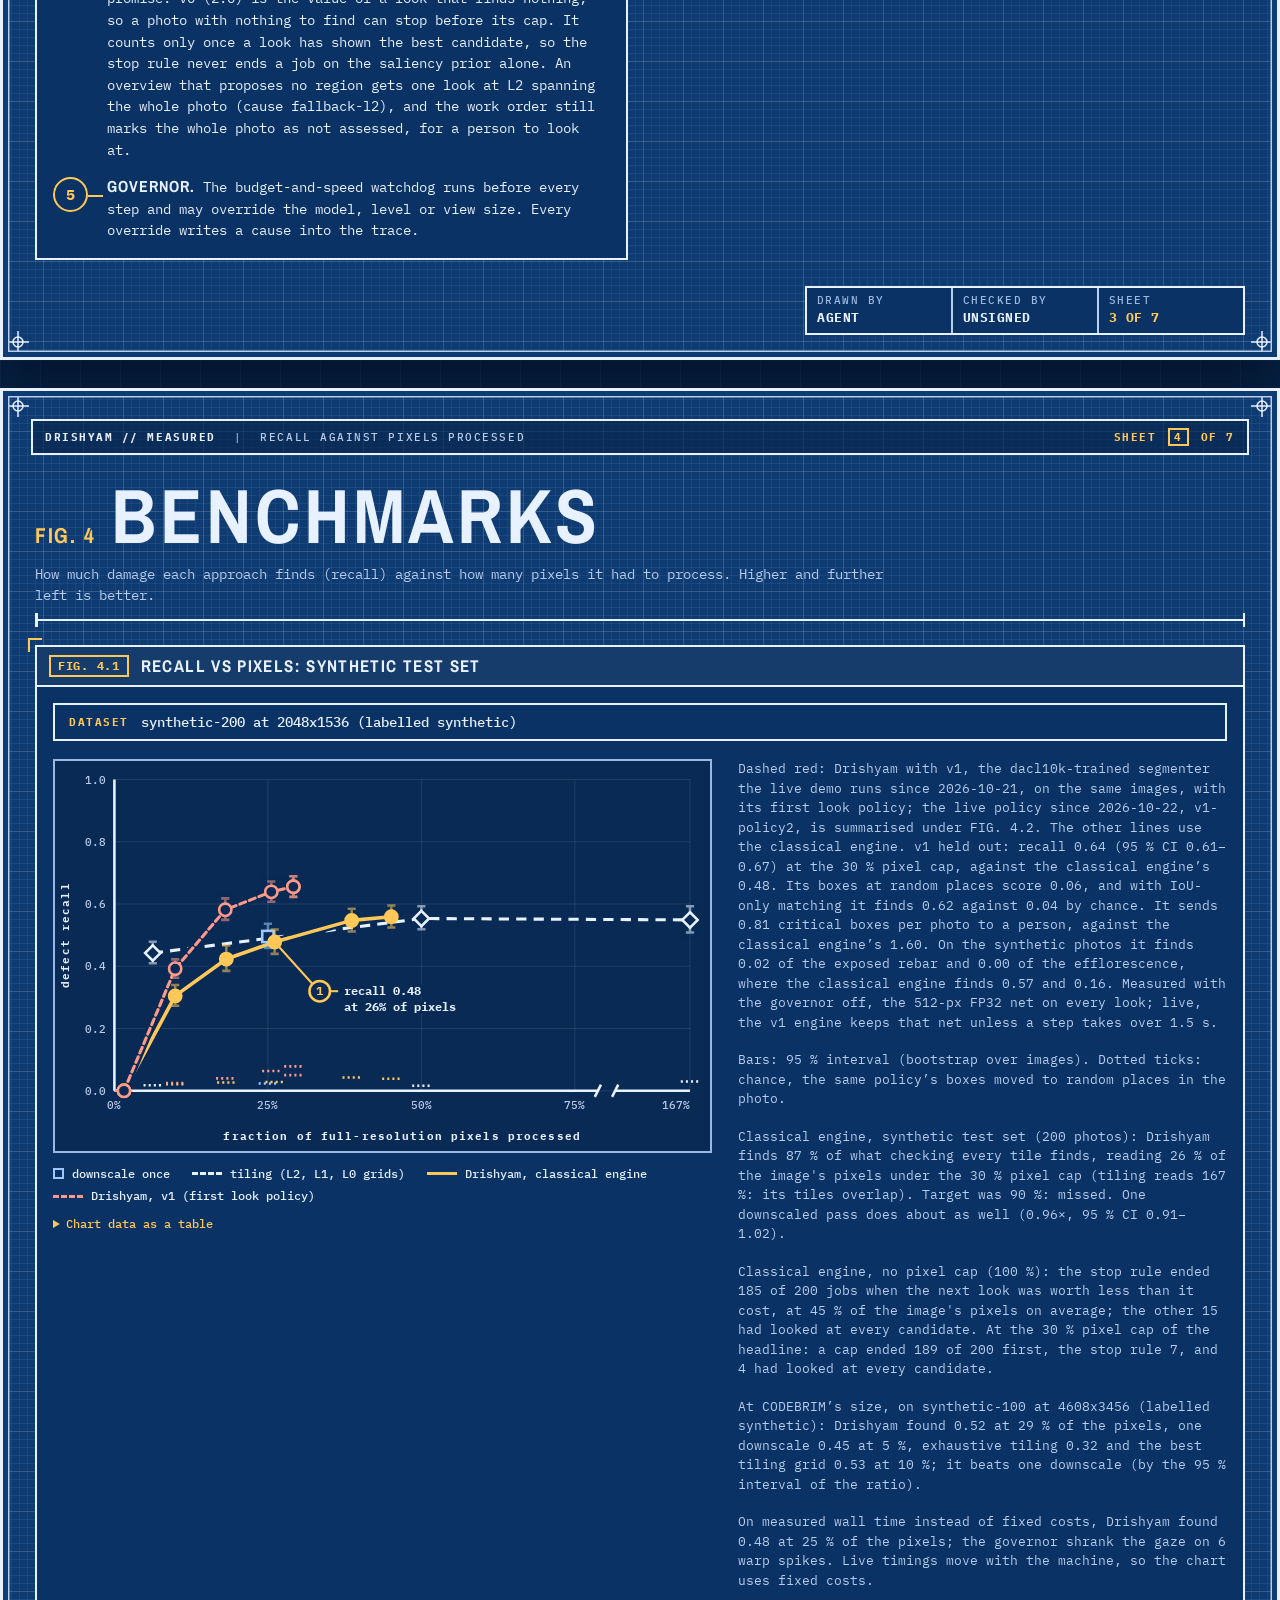
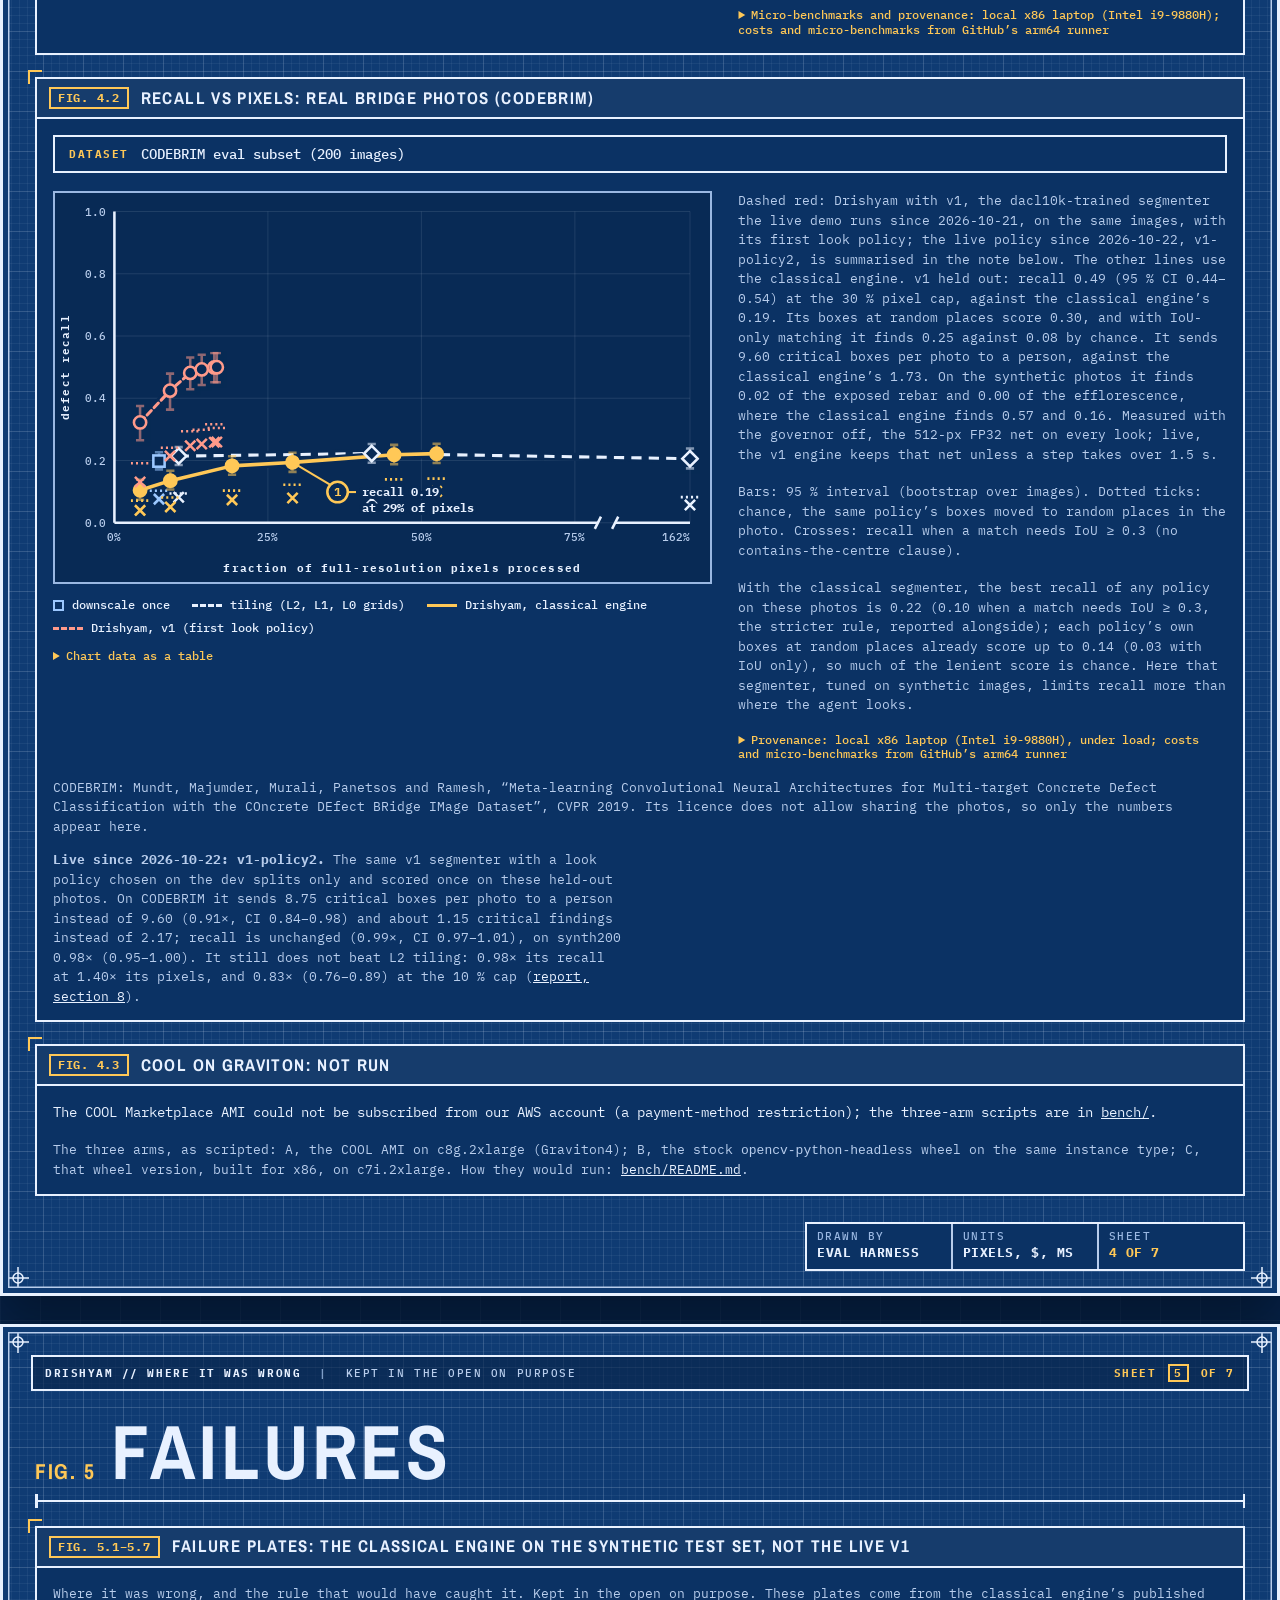
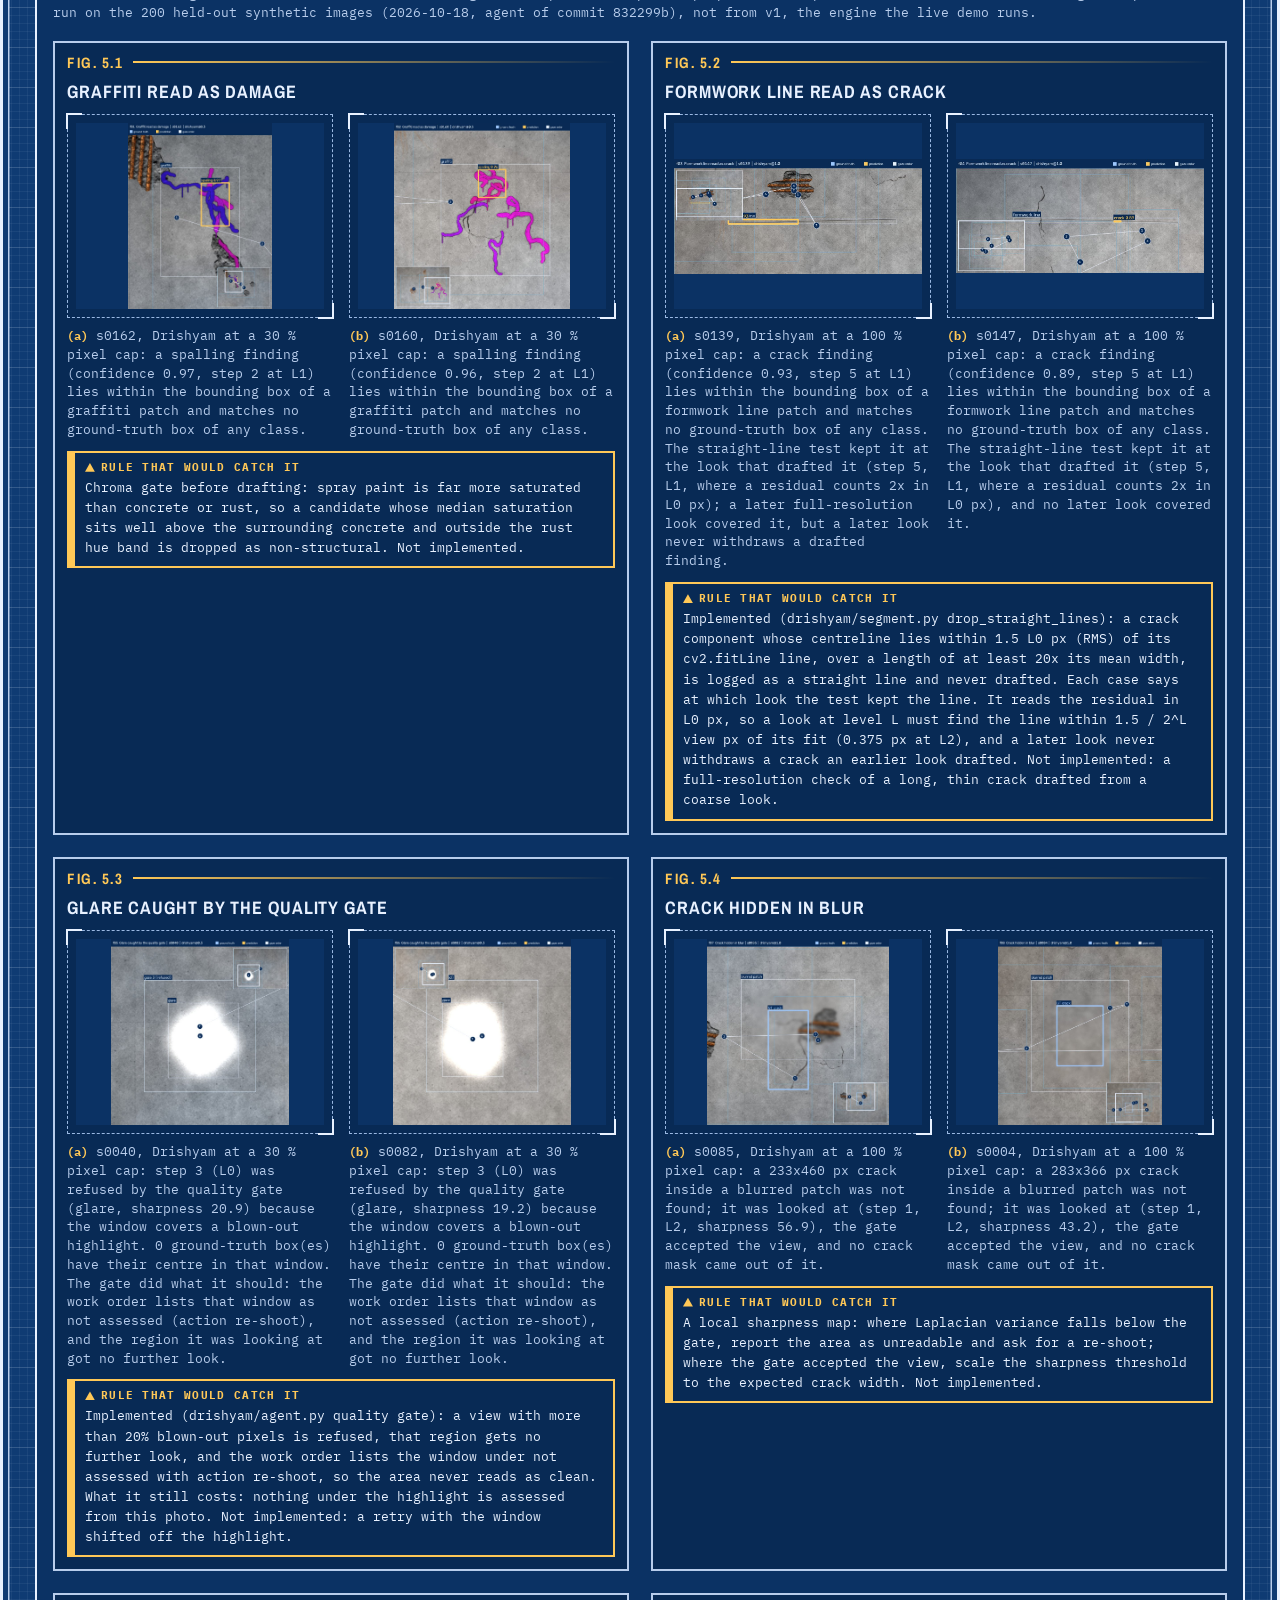
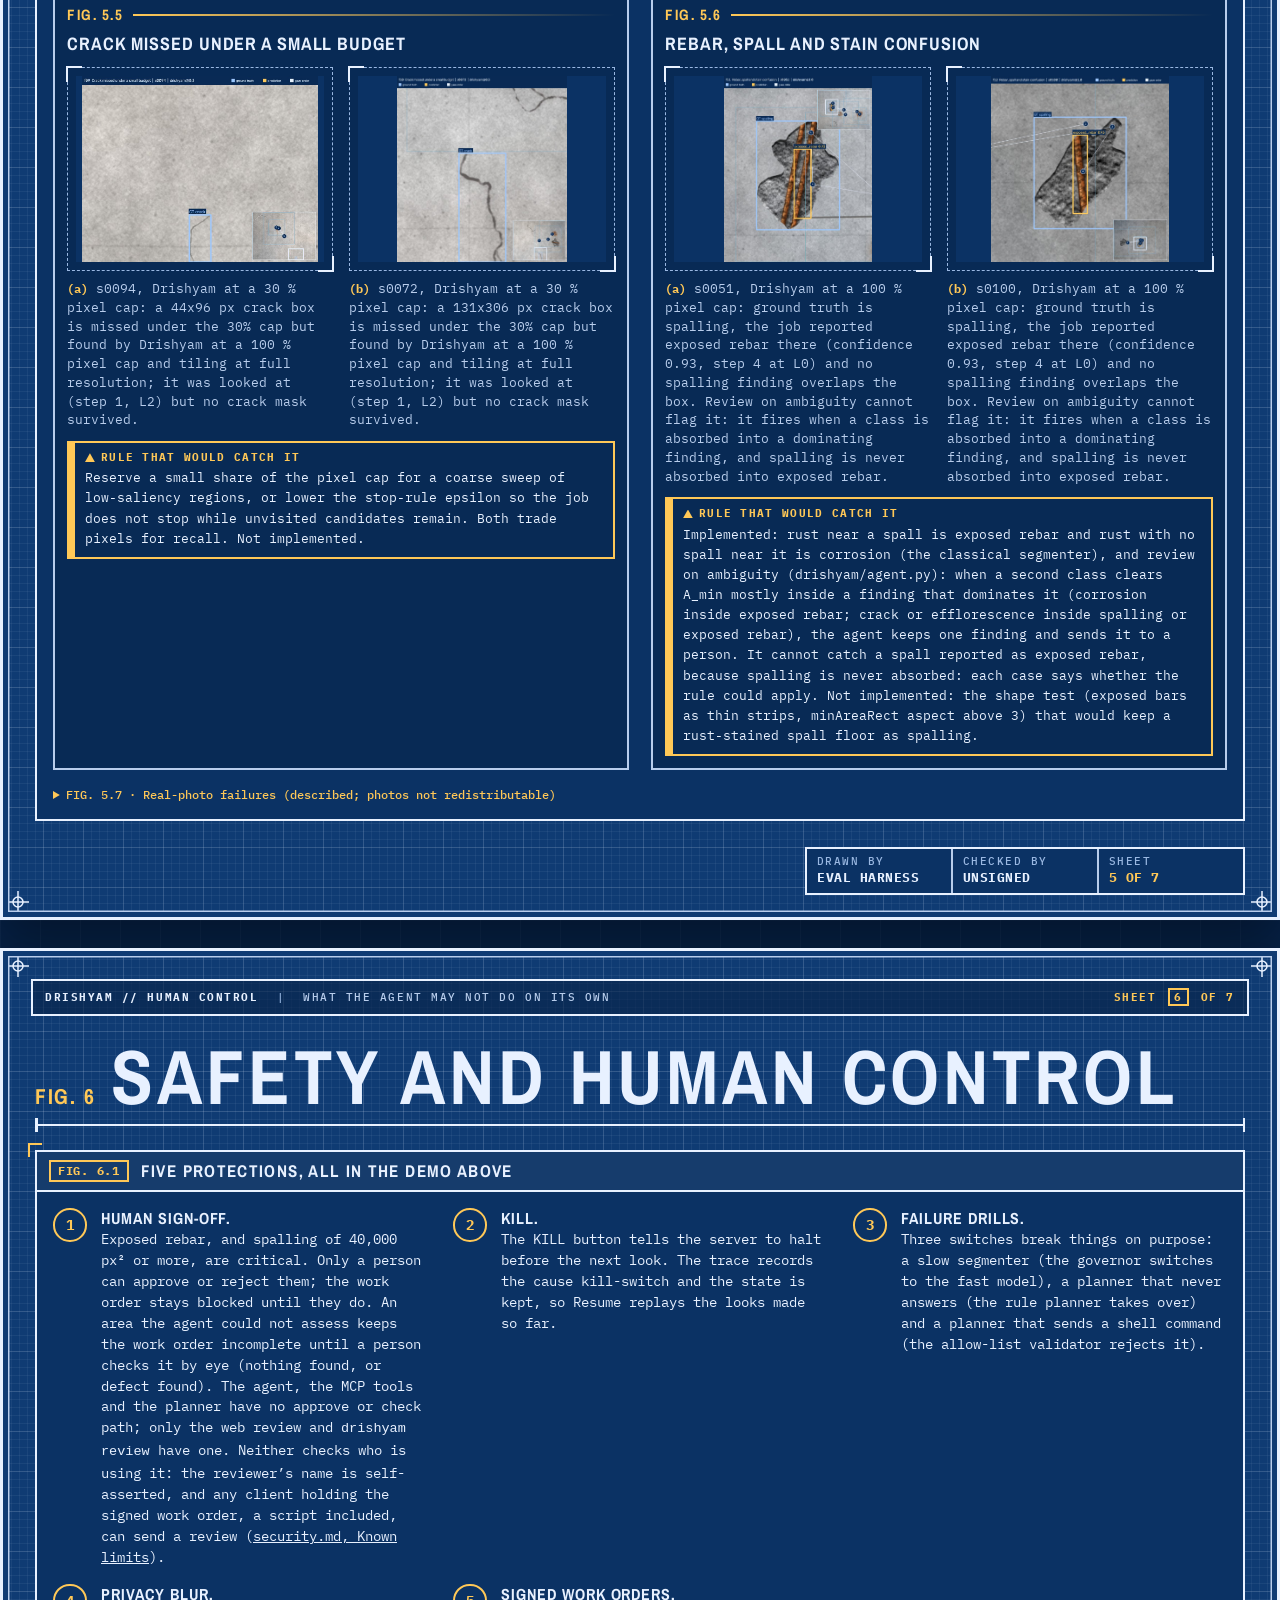
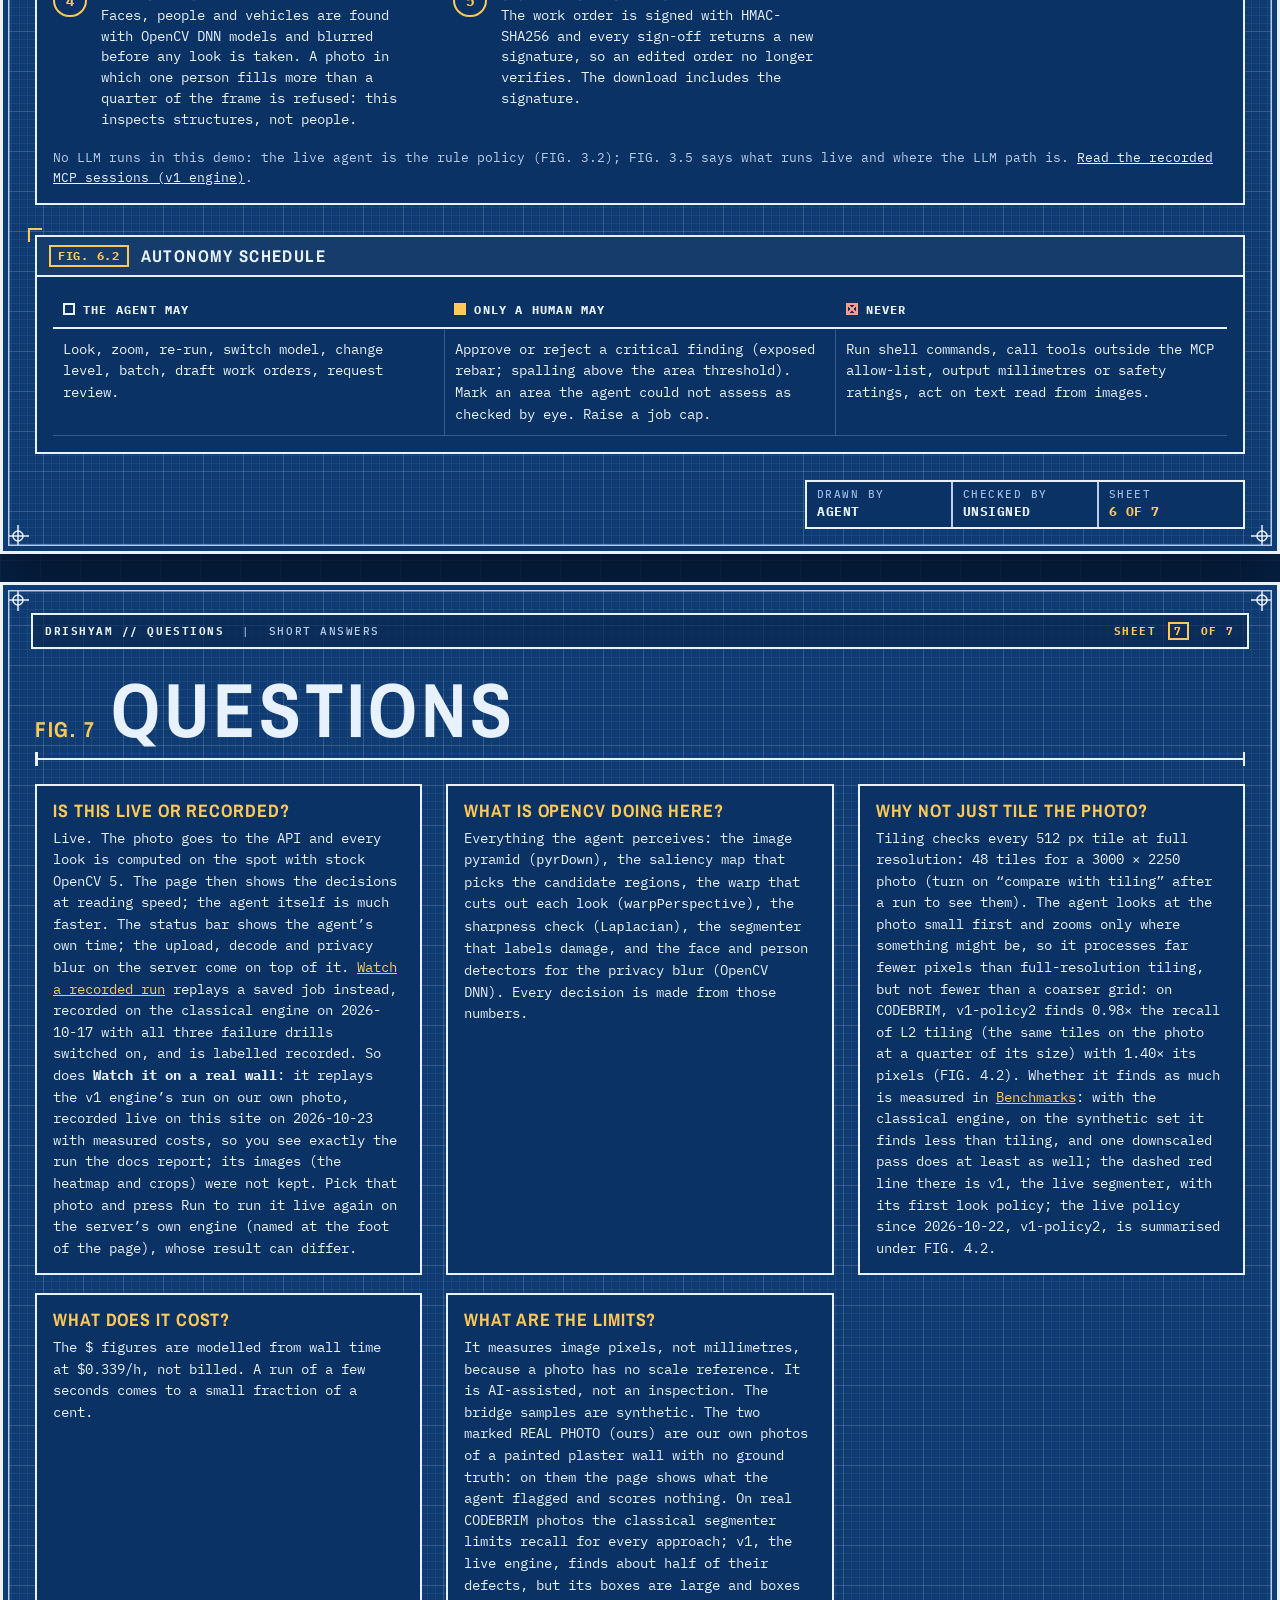
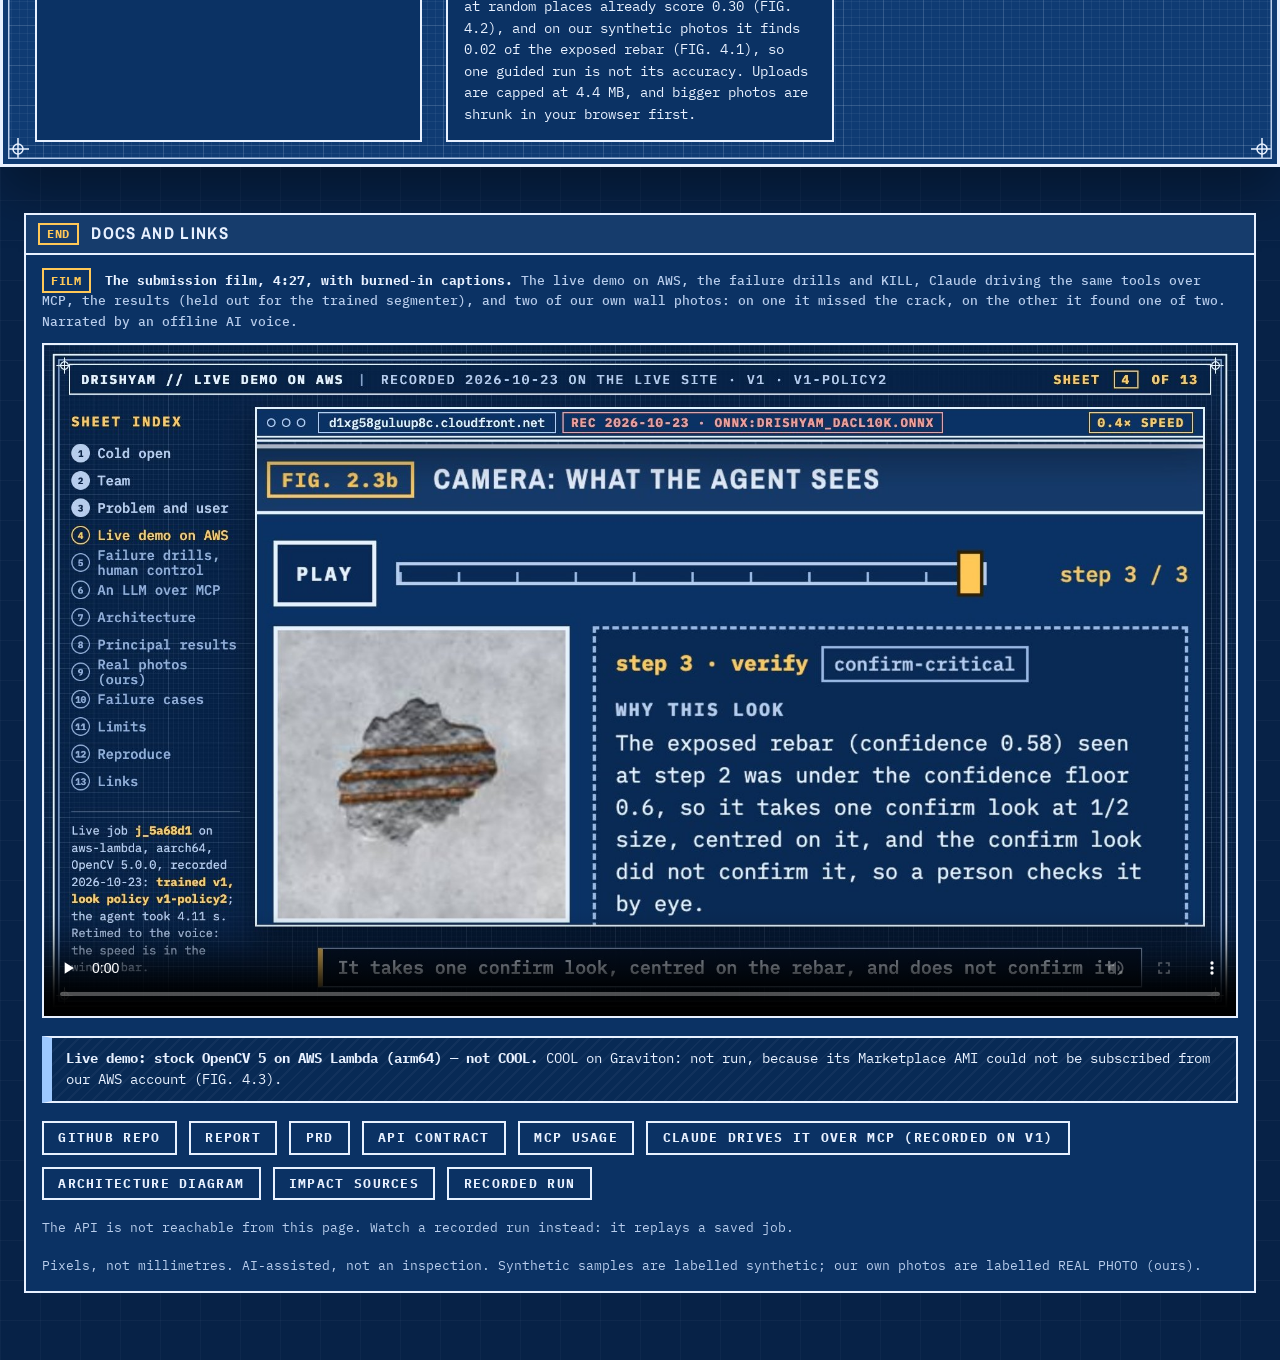
==== commit 22f9bd3b: "site: the drawing title blocks say "Checked by: unsigned", not "human reviewer" The hero's and sheet" ====
--- a/public/index.html
+++ b/public/index.html
@@ -176,7 +176,7 @@
     <dl class="tblock" aria-hidden="true">
       <div class="tblock__title"><dt>Title</dt><dd>Drishyam &mdash; virtual-PTZ bridge inspector</dd></div>
       <div><dt>Drawn by</dt><dd>agent</dd></div>
-      <div><dt>Checked by</dt><dd>human reviewer</dd></div>
+      <div><dt>Checked by</dt><dd>unsigned</dd></div>
       <div><dt>Scale</dt><dd>pyramid L4 &rarr; L0</dd></div>
       <div><dt>Sheet</dt><dd class="tblock__sheet">1 of 7</dd></div>
     </dl>
@@ -400,7 +400,7 @@
       <div class="win__body stack">
         <dl class="tblock tblock--live" aria-label="Drawing status">
           <div><dt>Drawn by</dt><dd>agent</dd></div>
-          <div><dt>Checked by</dt><dd id="tb-checked">human reviewer</dd></div>
+          <div><dt>Checked by</dt><dd id="tb-checked">unsigned</dd></div>
           <div><dt>Step</dt><dd class="tblock__sheet" id="tb-sheet">0 of 0</dd></div>
           <div><dt>Scale</dt><dd id="tb-scale">overview</dd></div>
         </dl>
@@ -501,7 +501,7 @@
   </div>
   <dl class="tblock tblock--mini" aria-hidden="true">
     <div><dt>Drawn by</dt><dd>agent</dd></div>
-    <div><dt>Checked by</dt><dd>human reviewer</dd></div>
+    <div><dt>Checked by</dt><dd>unsigned</dd></div>
     <div><dt>Sheet</dt><dd class="tblock__sheet">3 of 7</dd></div>
   </dl>
 </section>
@@ -555,7 +555,7 @@
   </section>
   <dl class="tblock tblock--mini" aria-hidden="true">
     <div><dt>Drawn by</dt><dd>eval harness</dd></div>
-    <div><dt>Checked by</dt><dd>human reviewer</dd></div>
+    <div><dt>Checked by</dt><dd>unsigned</dd></div>
     <div><dt>Sheet</dt><dd class="tblock__sheet">5 of 7</dd></div>
   </dl>
 </section>
@@ -604,7 +604,7 @@
   </div>
   <dl class="tblock tblock--mini" aria-hidden="true">
     <div><dt>Drawn by</dt><dd>agent</dd></div>
-    <div><dt>Checked by</dt><dd>human reviewer</dd></div>
+    <div><dt>Checked by</dt><dd>unsigned</dd></div>
     <div><dt>Sheet</dt><dd class="tblock__sheet">6 of 7</dd></div>
   </dl>
 </section>
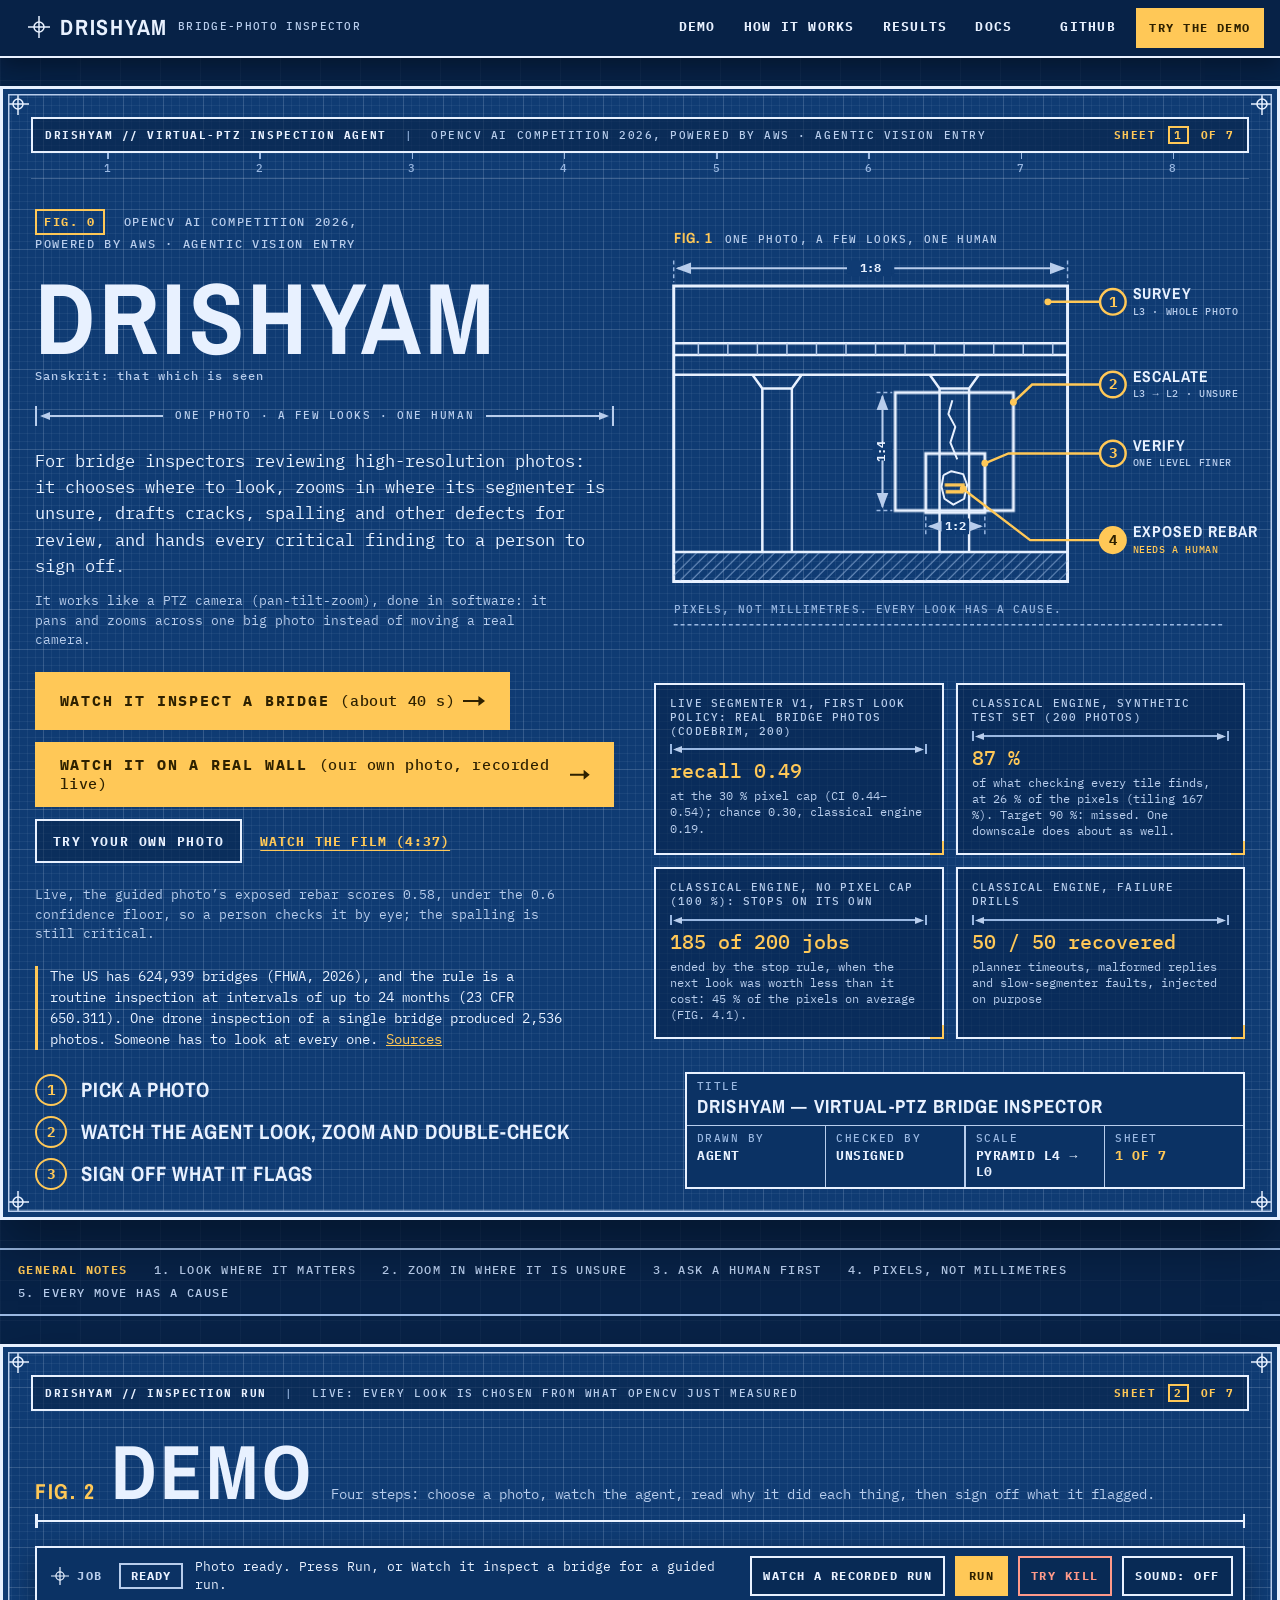
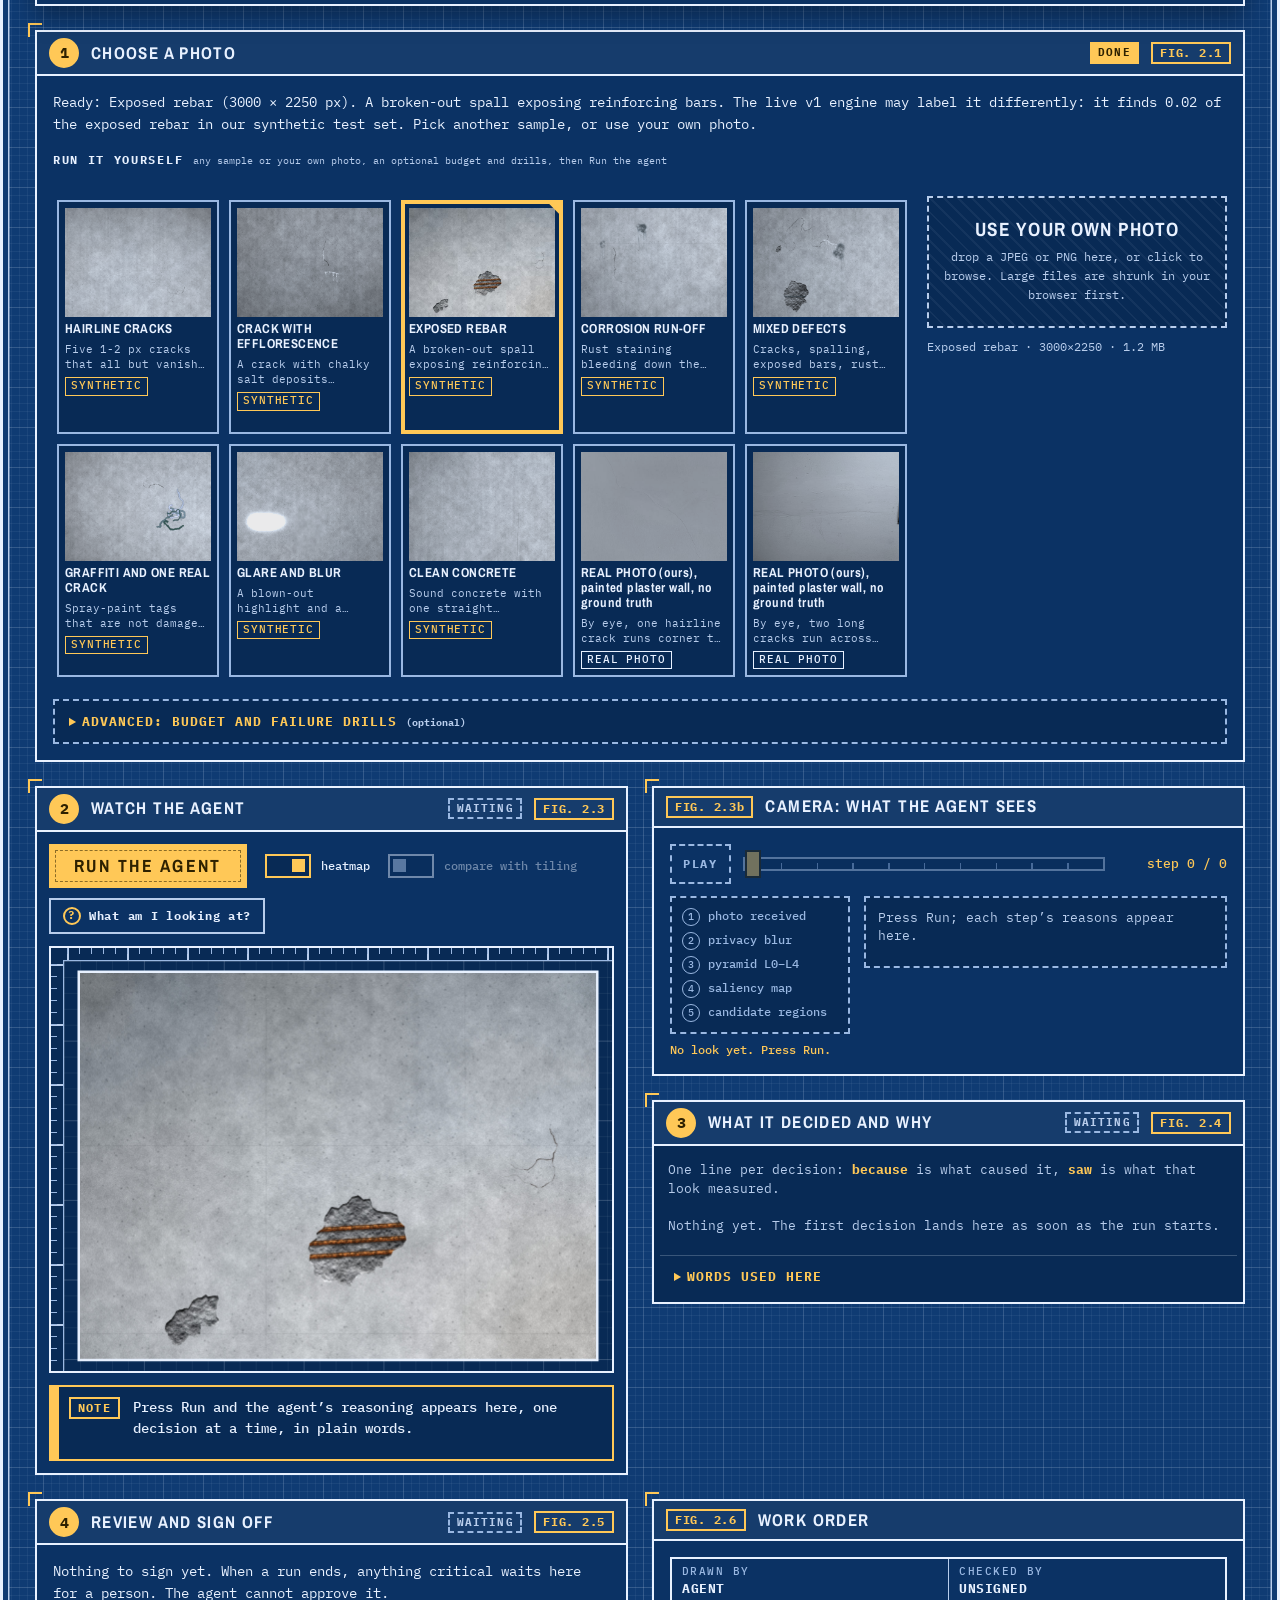
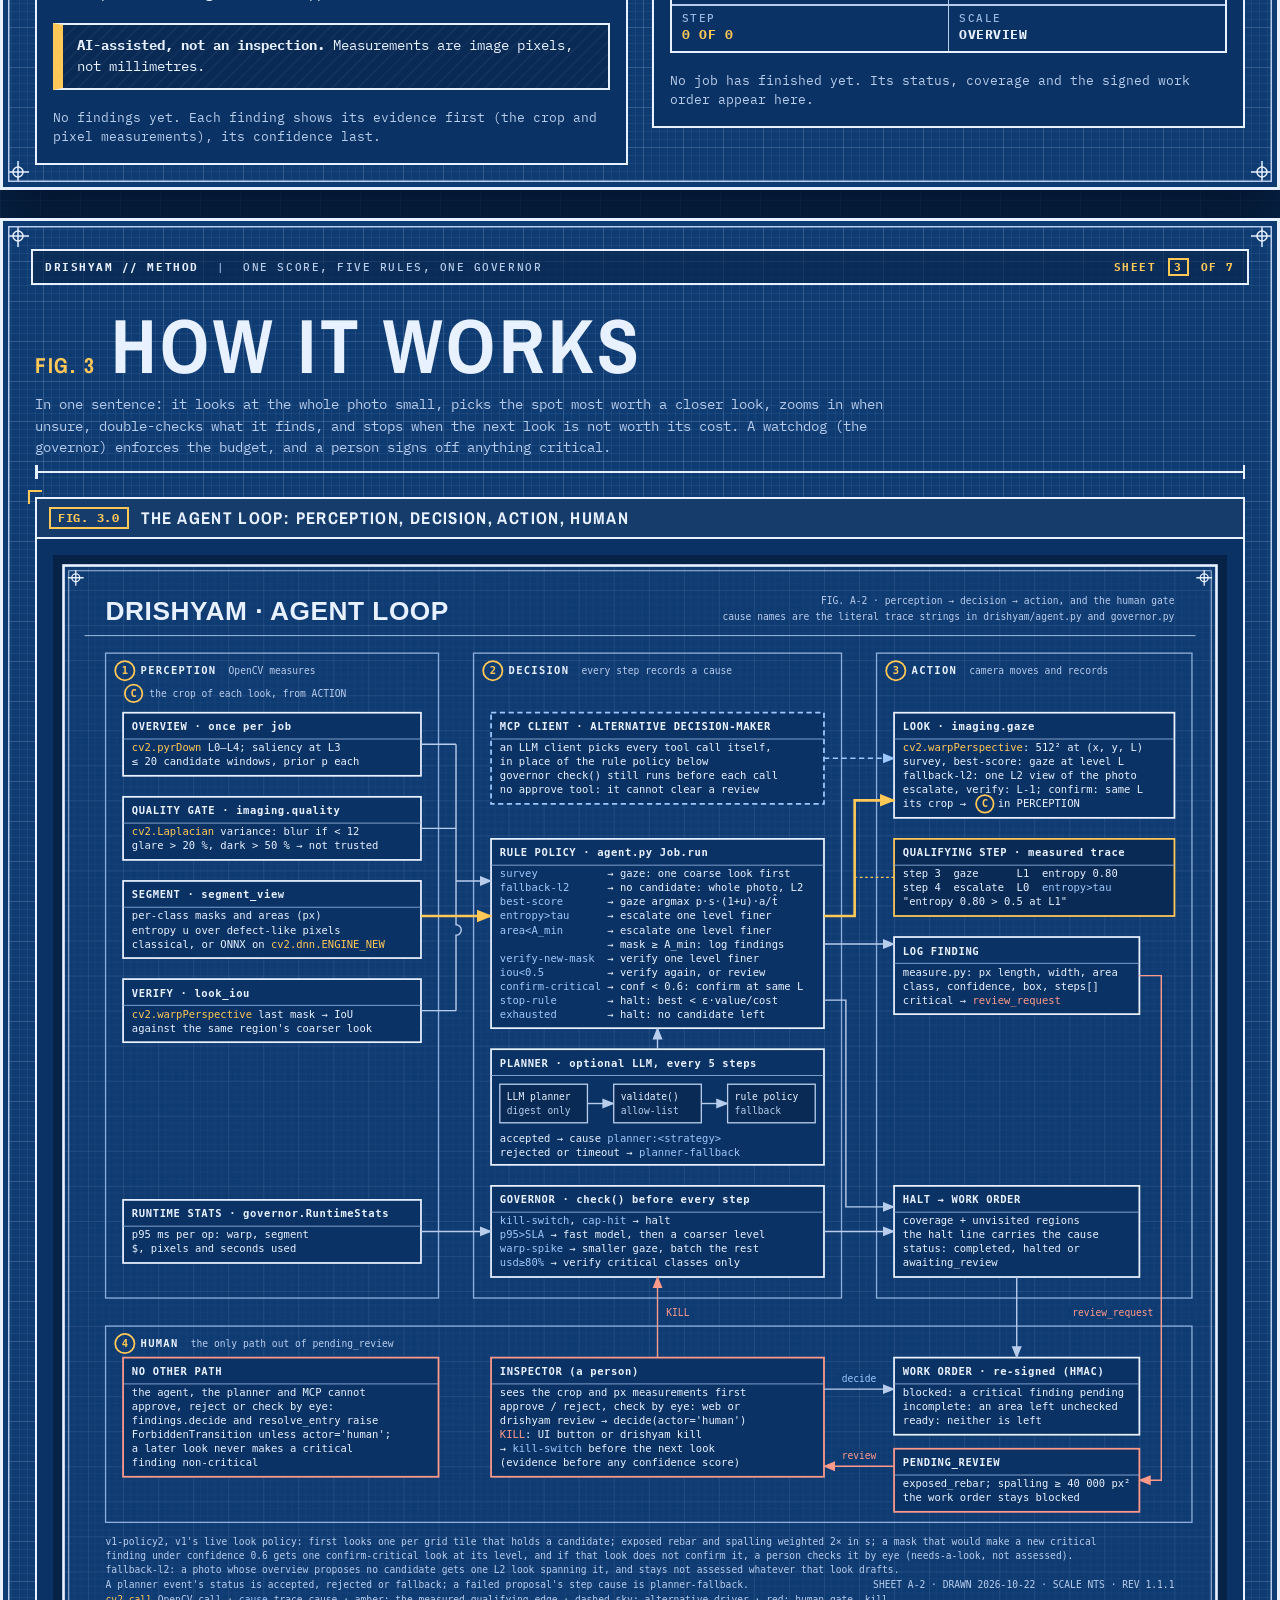
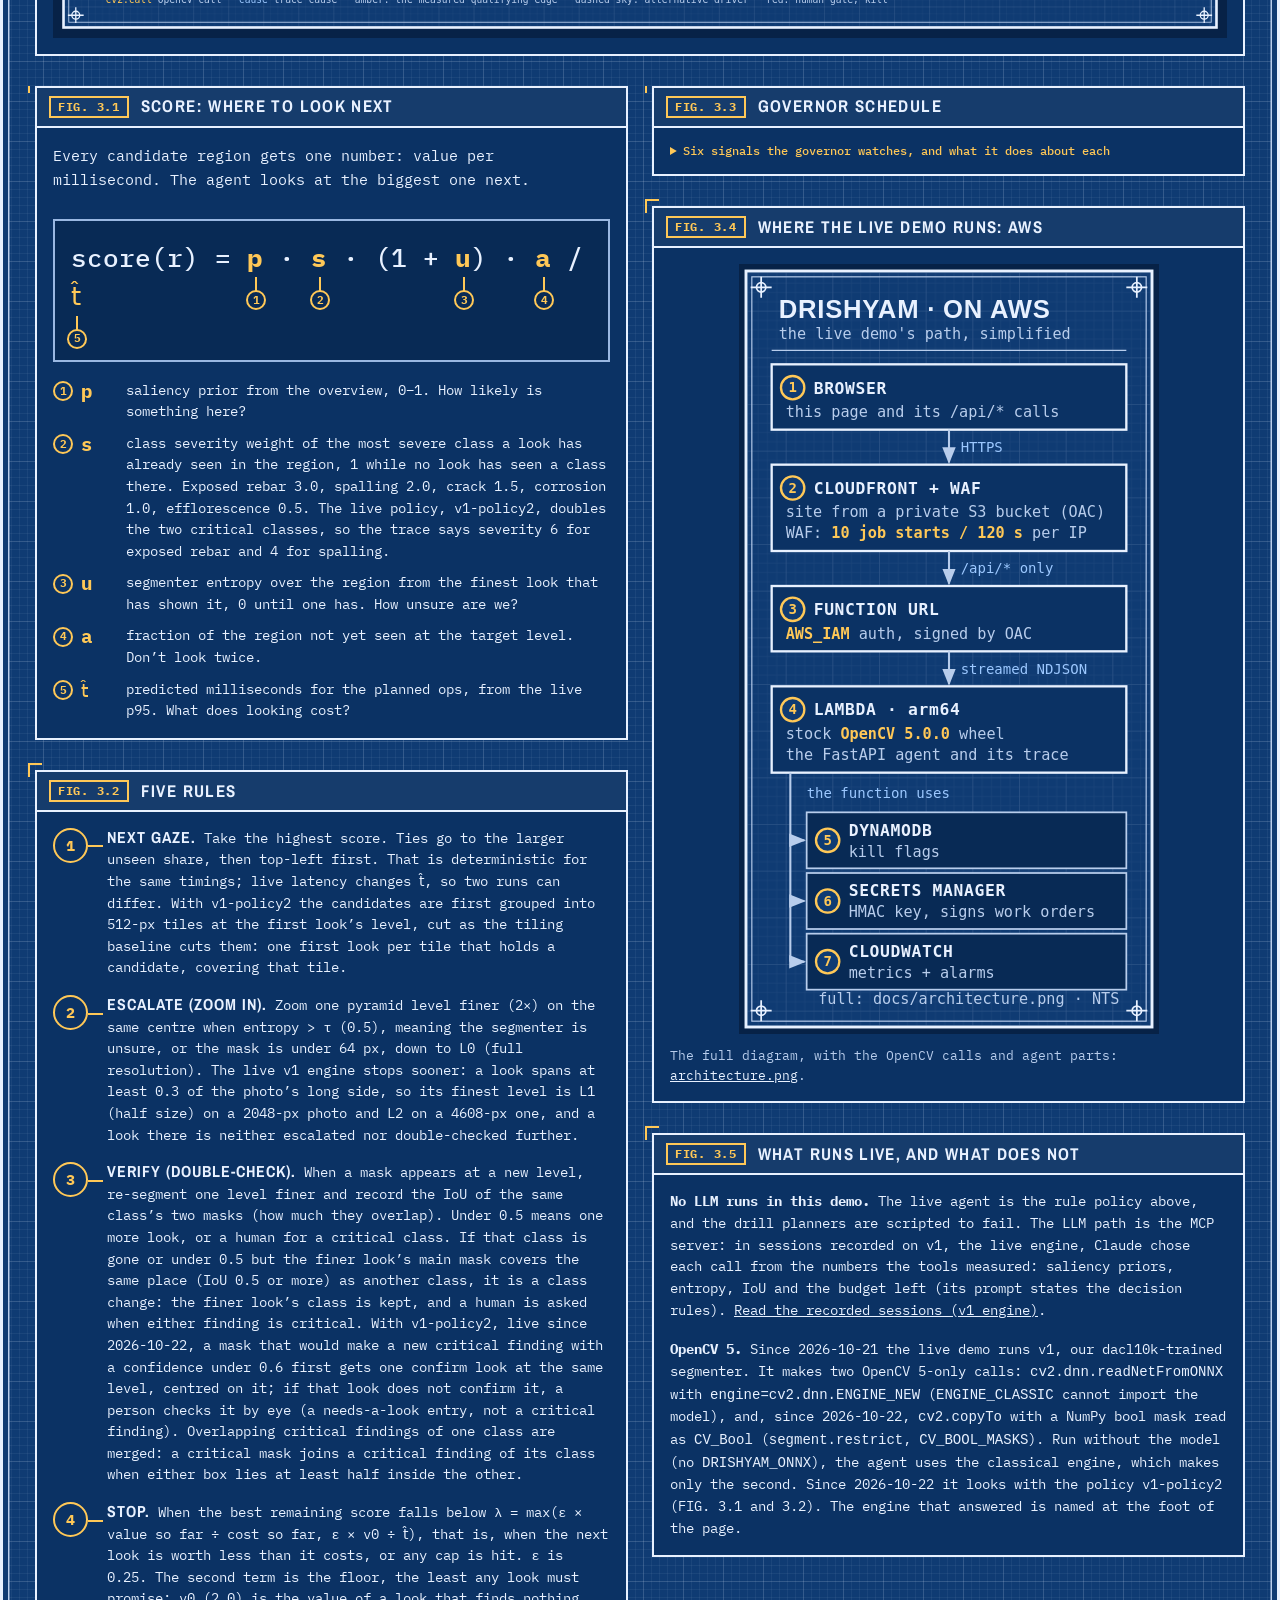
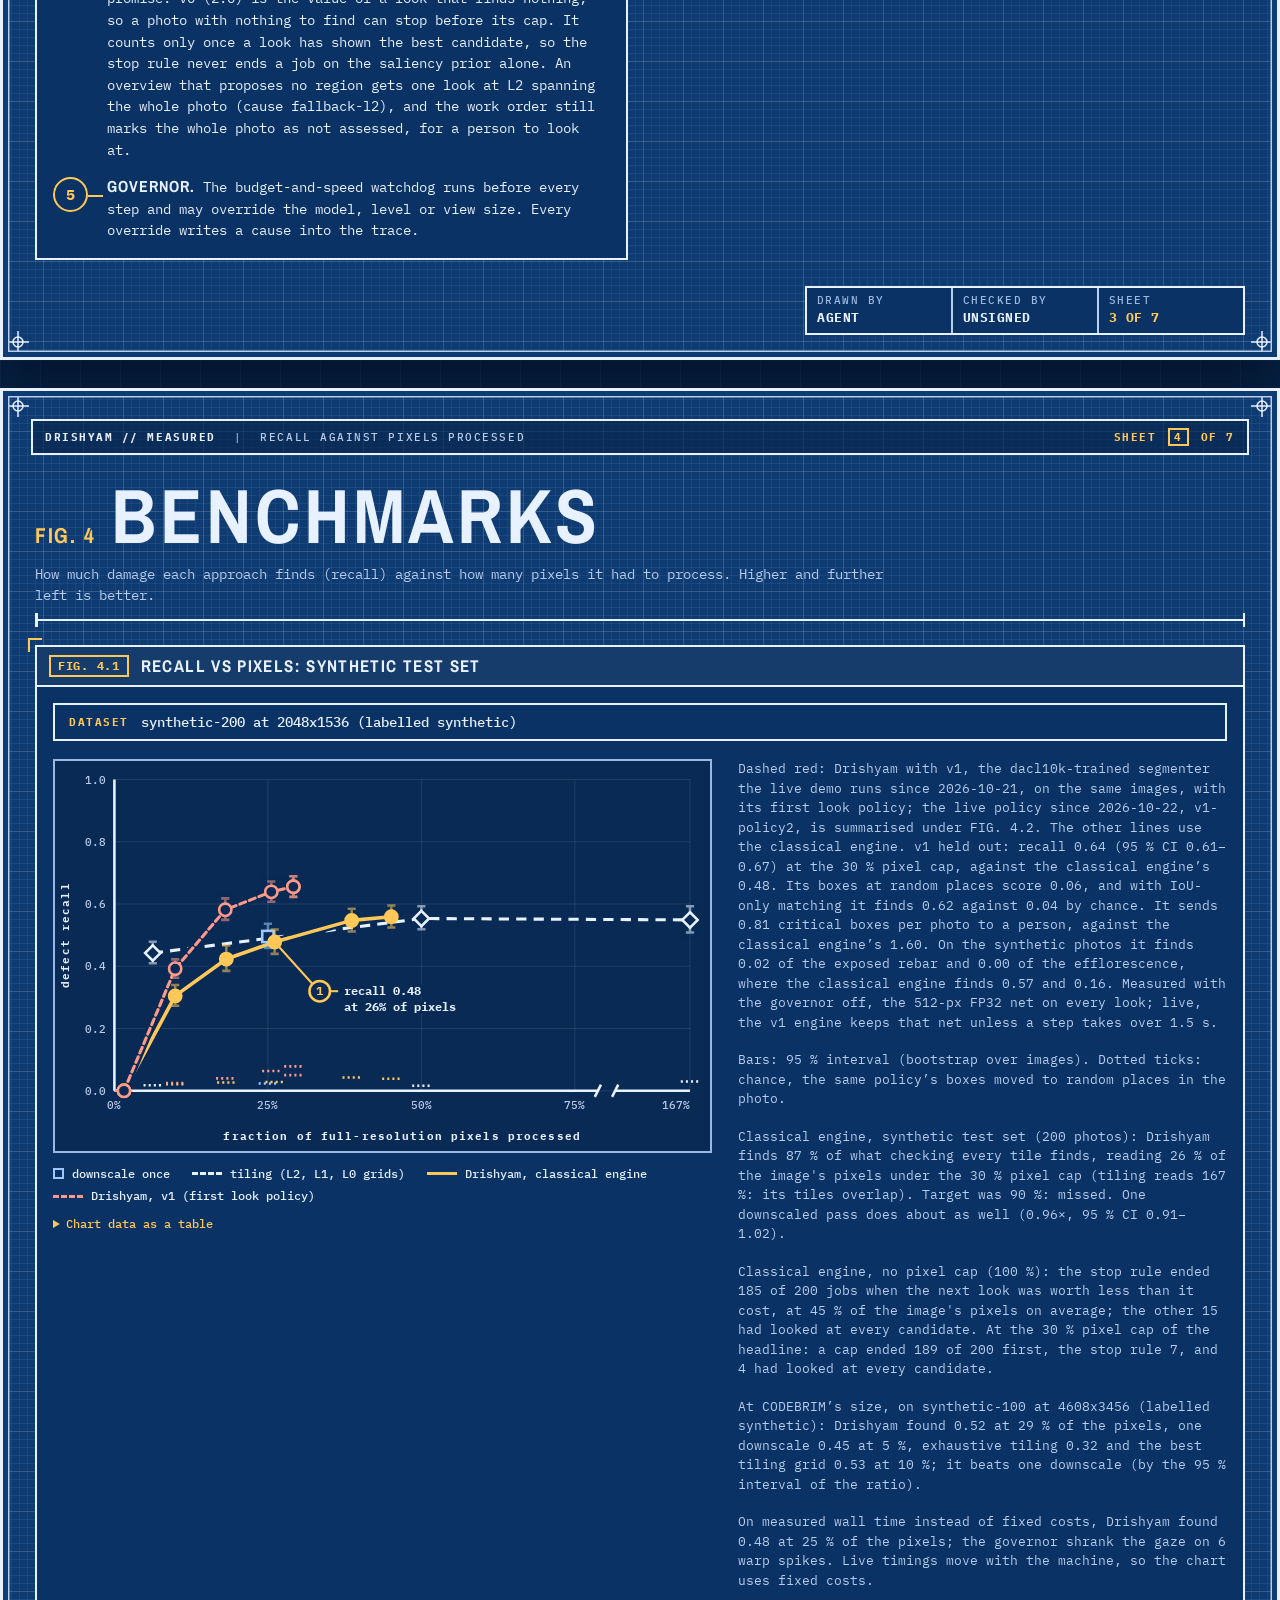
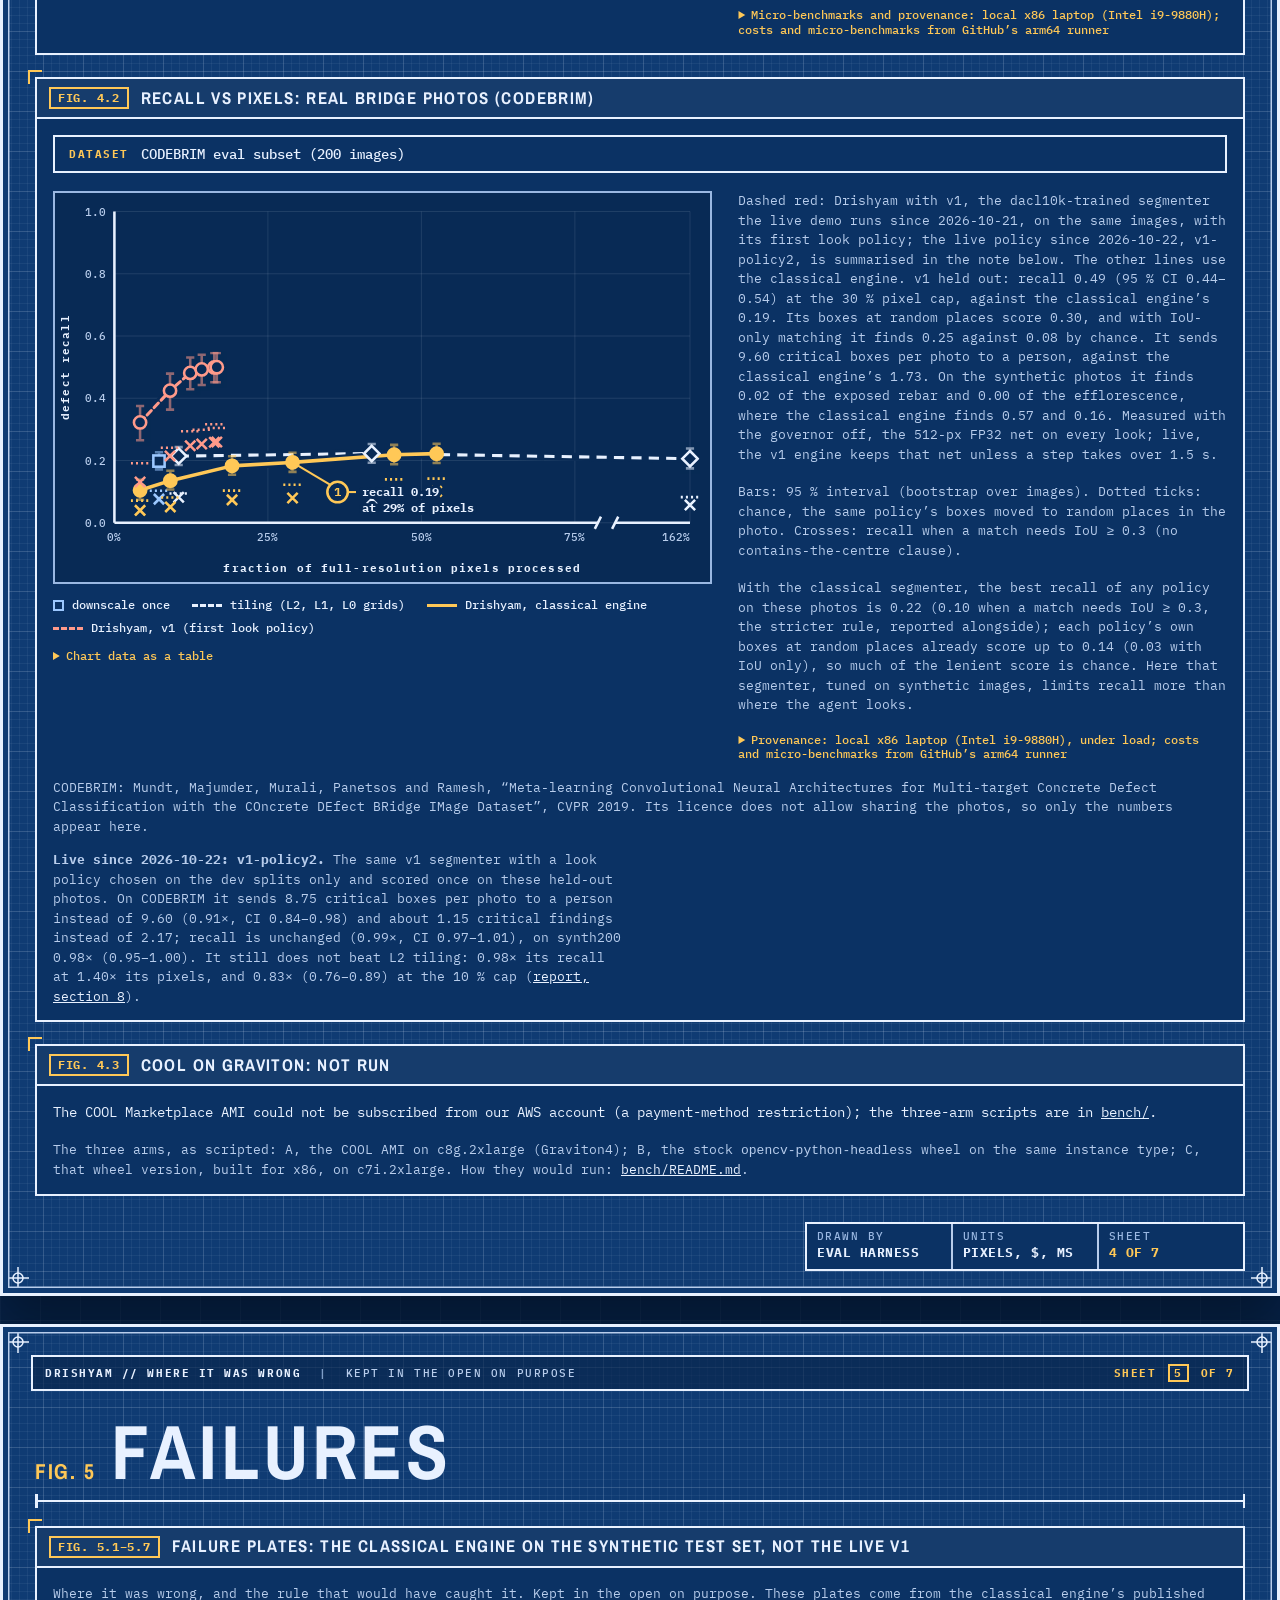
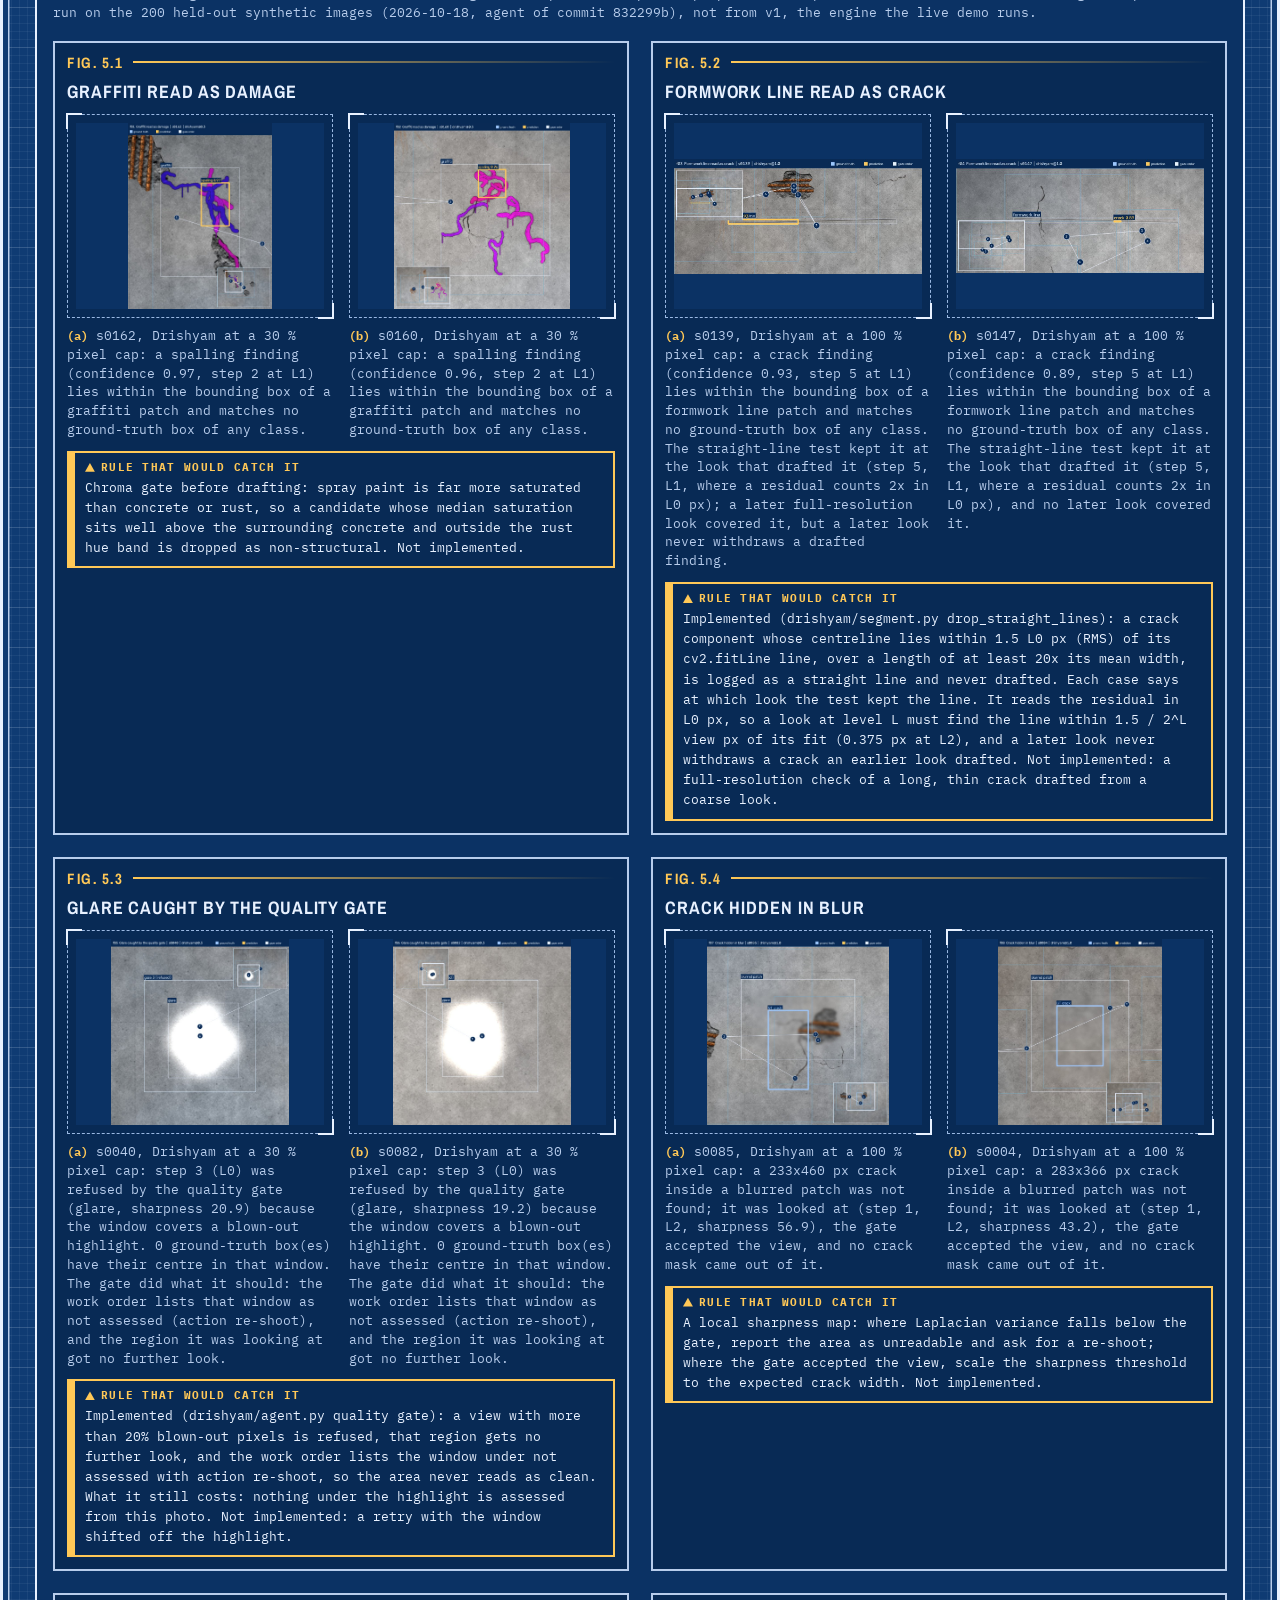
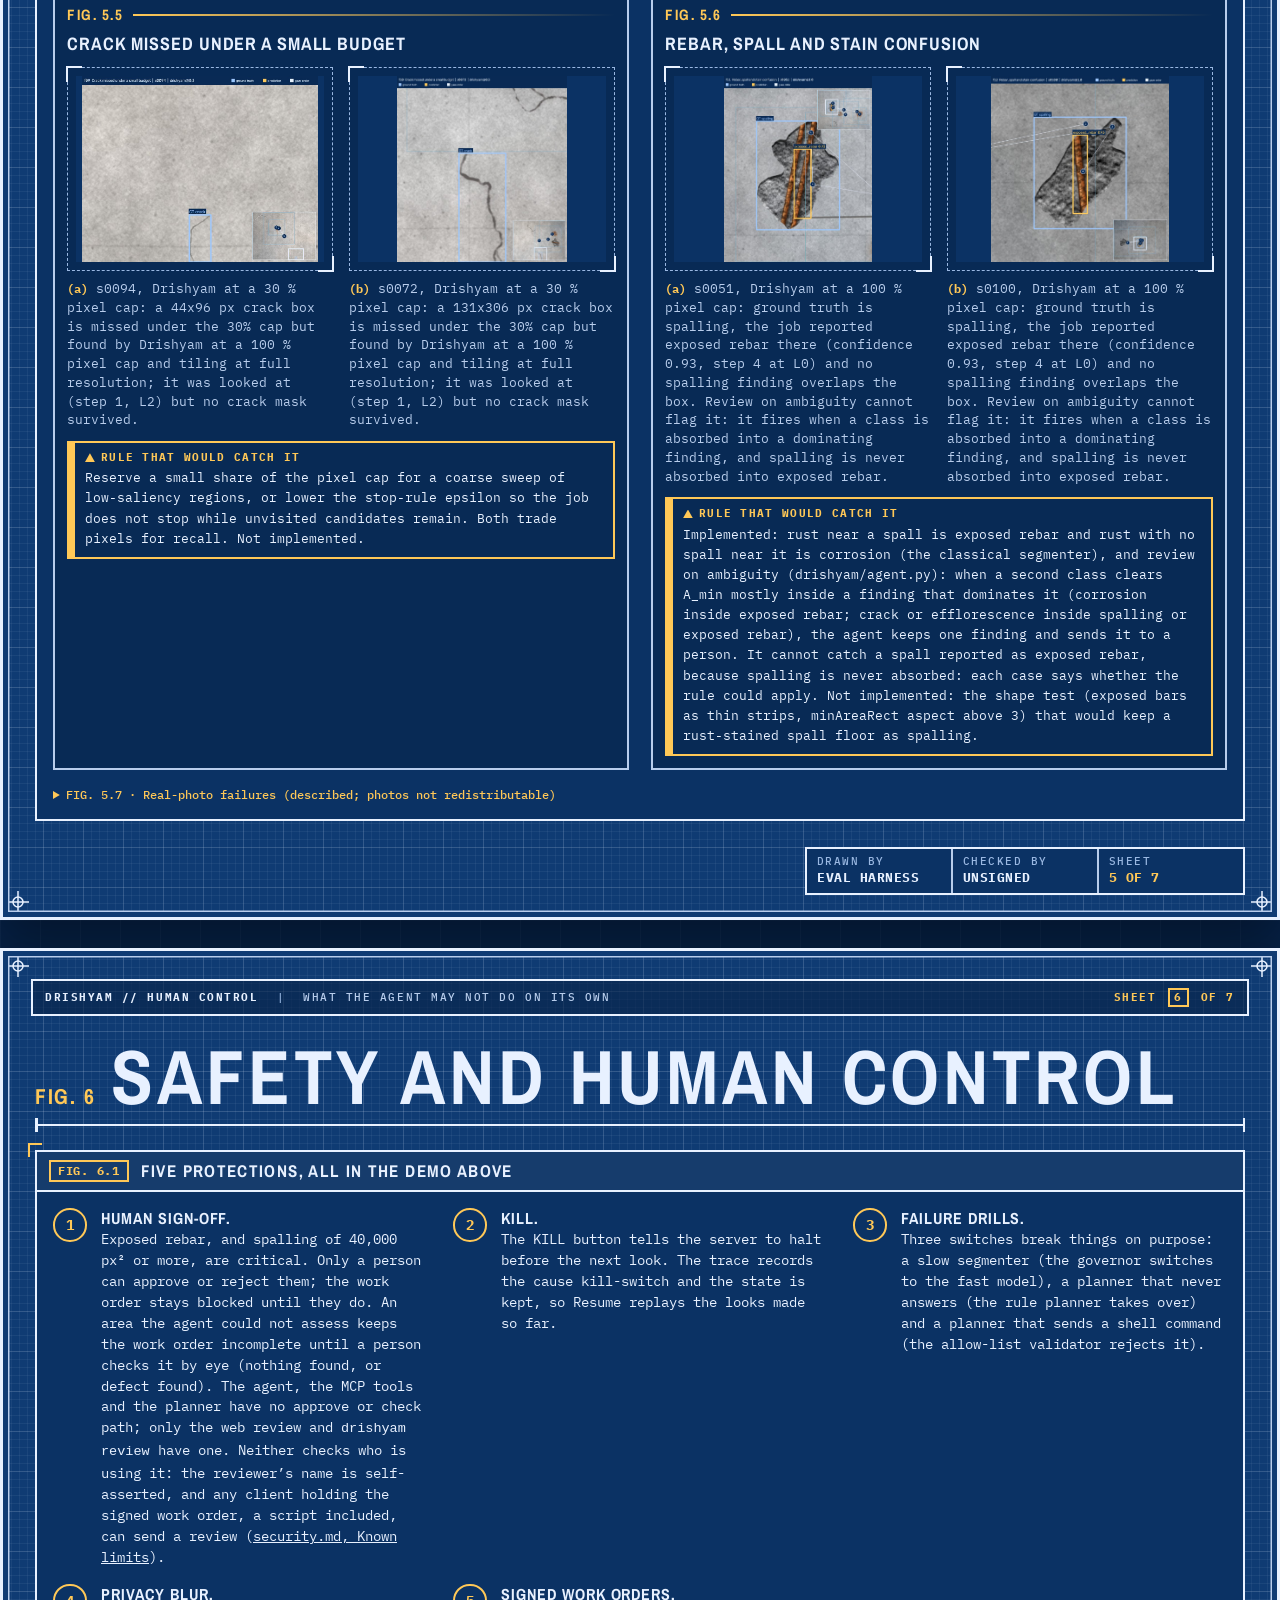
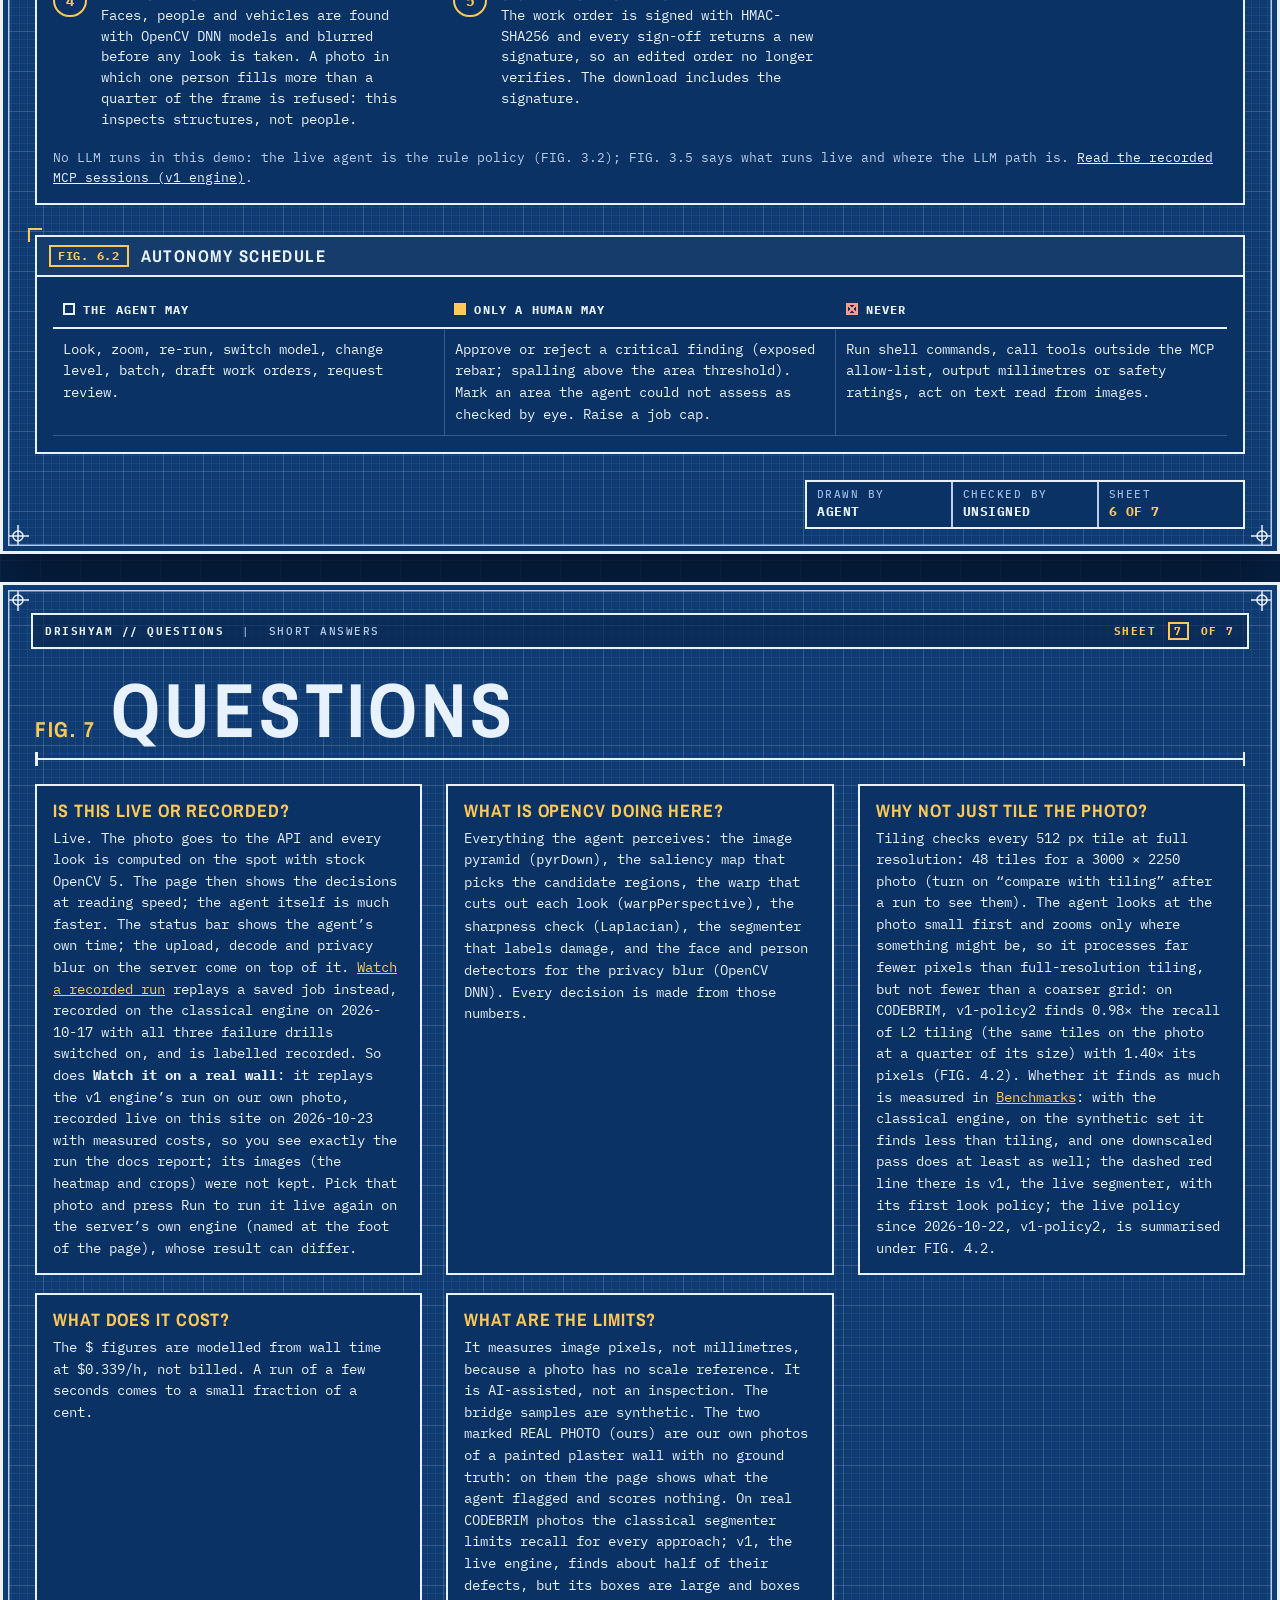
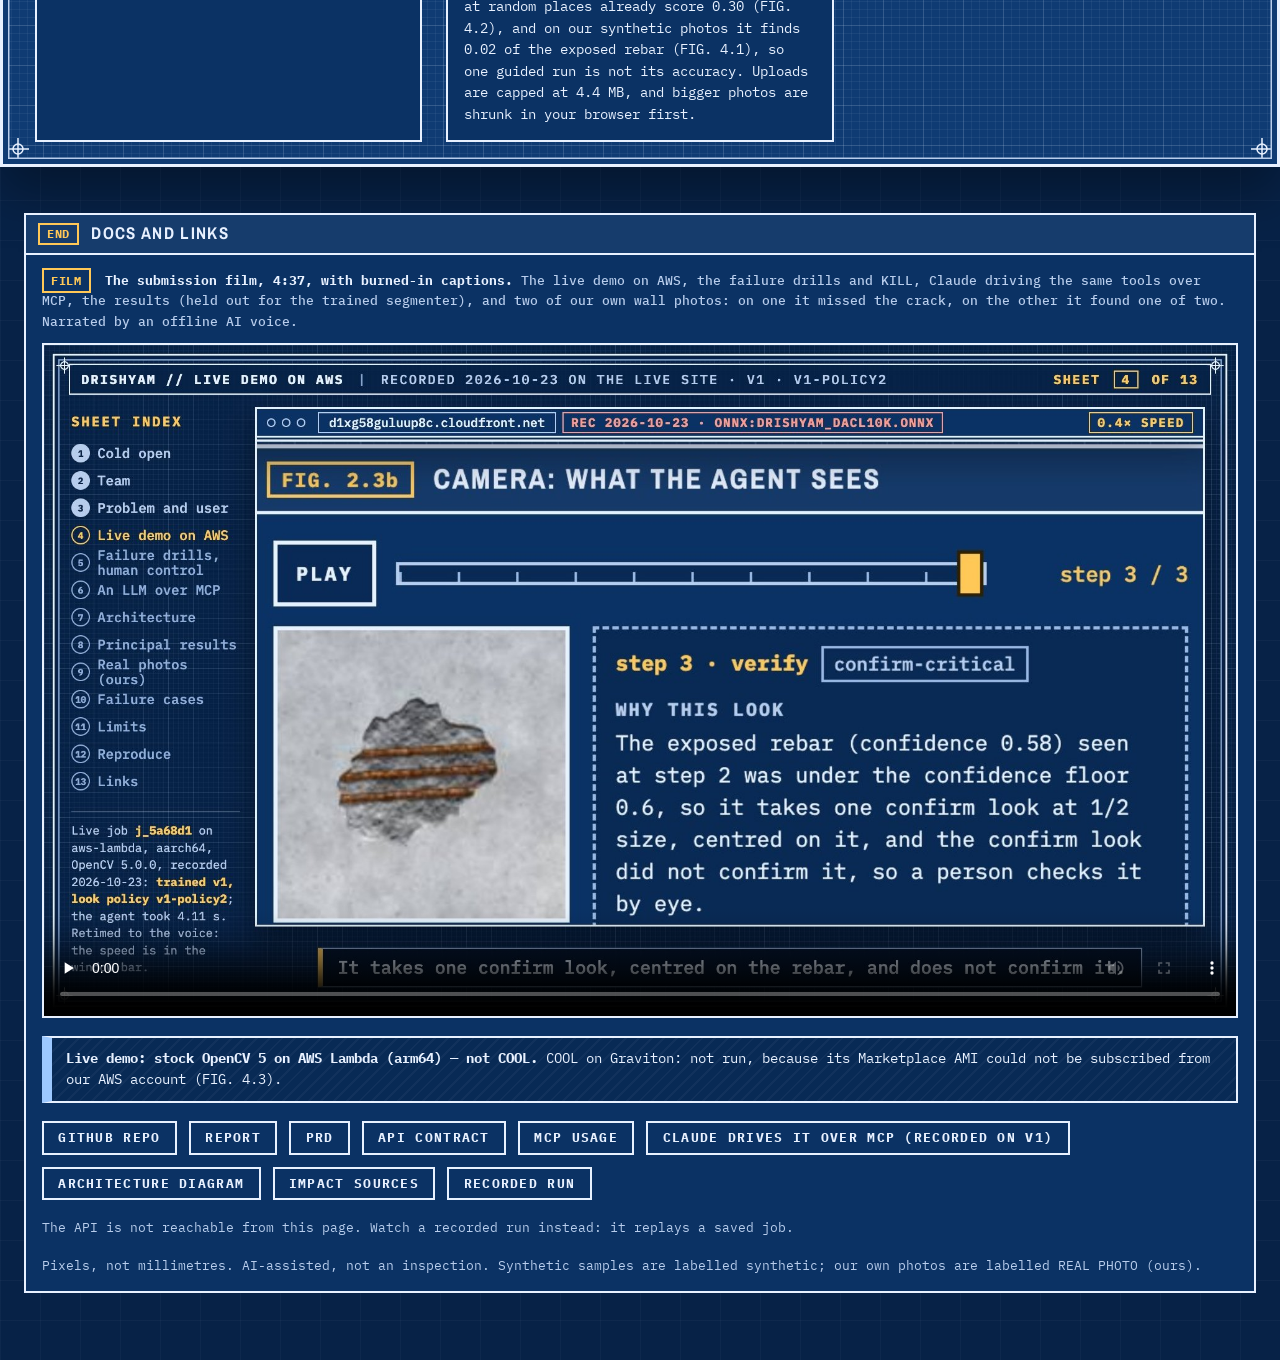
==== commit 8af7abdc: "video, site: the film's re-grade fixes (4:37), the short re-laid, and the wall replays with their im" ====
--- a/public/index.html
+++ b/public/index.html
@@ -74,7 +74,7 @@
         <button class="btn btn--amber btn--xl" id="guided" type="button"><span>Watch it inspect a bridge <span class="cta__time">(about 40 s)</span></span></button>
         <button class="btn btn--amber btn--xl" id="guided-real" type="button" hidden><span>Watch it on a real wall <span class="cta__time">(our own photo, recorded live)</span></span></button>
         <a class="btn" id="own" href="#step-photo">Try your own photo</a>
-        <a class="cta__link" id="video-link" href="#video">Watch the film (4:27)</a>
+        <a class="cta__link" id="video-link" href="#video">Watch the film (4:37)</a>
       </div>
       <p class="note" id="rebar-note">Live, the guided photo&rsquo;s exposed rebar scores 0.58, under the 0.6 confidence floor, so a person checks it by eye; the spalling is still critical.</p>
       <p class="stakes">The US has 624,939 bridges (FHWA, 2026), and the rule is a routine inspection at intervals of up to 24 months (23 CFR 650.311). One drone inspection of a single bridge produced 2,536 photos. Someone has to look at every one. <a href="https://github.com/vj-io/drishyam/blob/main/docs/impact-sources.md" rel="noopener noreferrer">Sources</a></p>
@@ -649,7 +649,7 @@
     <div class="win__bar"><span class="win__fig" aria-hidden="true">END</span><h2 class="win__title" id="h-docs">Docs and links</h2></div>
     <div class="win__body stack">
       <figure class="video" id="video">
-        <figcaption class="video__cap"><span class="win__fig">FILM</span> <b>The submission film, 4:27, with burned-in captions.</b> The live demo on AWS, the failure drills and KILL, Claude driving the same tools over MCP, the results (held out for the trained segmenter), and two of our own wall photos: on one it missed the crack, on the other it found one of two. Narrated by an offline AI voice.</figcaption>
+        <figcaption class="video__cap"><span class="win__fig">FILM</span> <b>The submission film, 4:37, with burned-in captions.</b> The live demo on AWS, the failure drills and KILL, Claude driving the same tools over MCP, the results (held out for the trained segmenter), and two of our own wall photos: on one it missed the crack, on the other it found one of two. Narrated by an offline AI voice.</figcaption>
         <video controls preload="none" poster="video/poster.jpg" width="1920" height="1080">
           <source src="video/drishyam.mp4" type="video/mp4">
           <track kind="captions" src="video/drishyam.vtt" srclang="en" label="English">
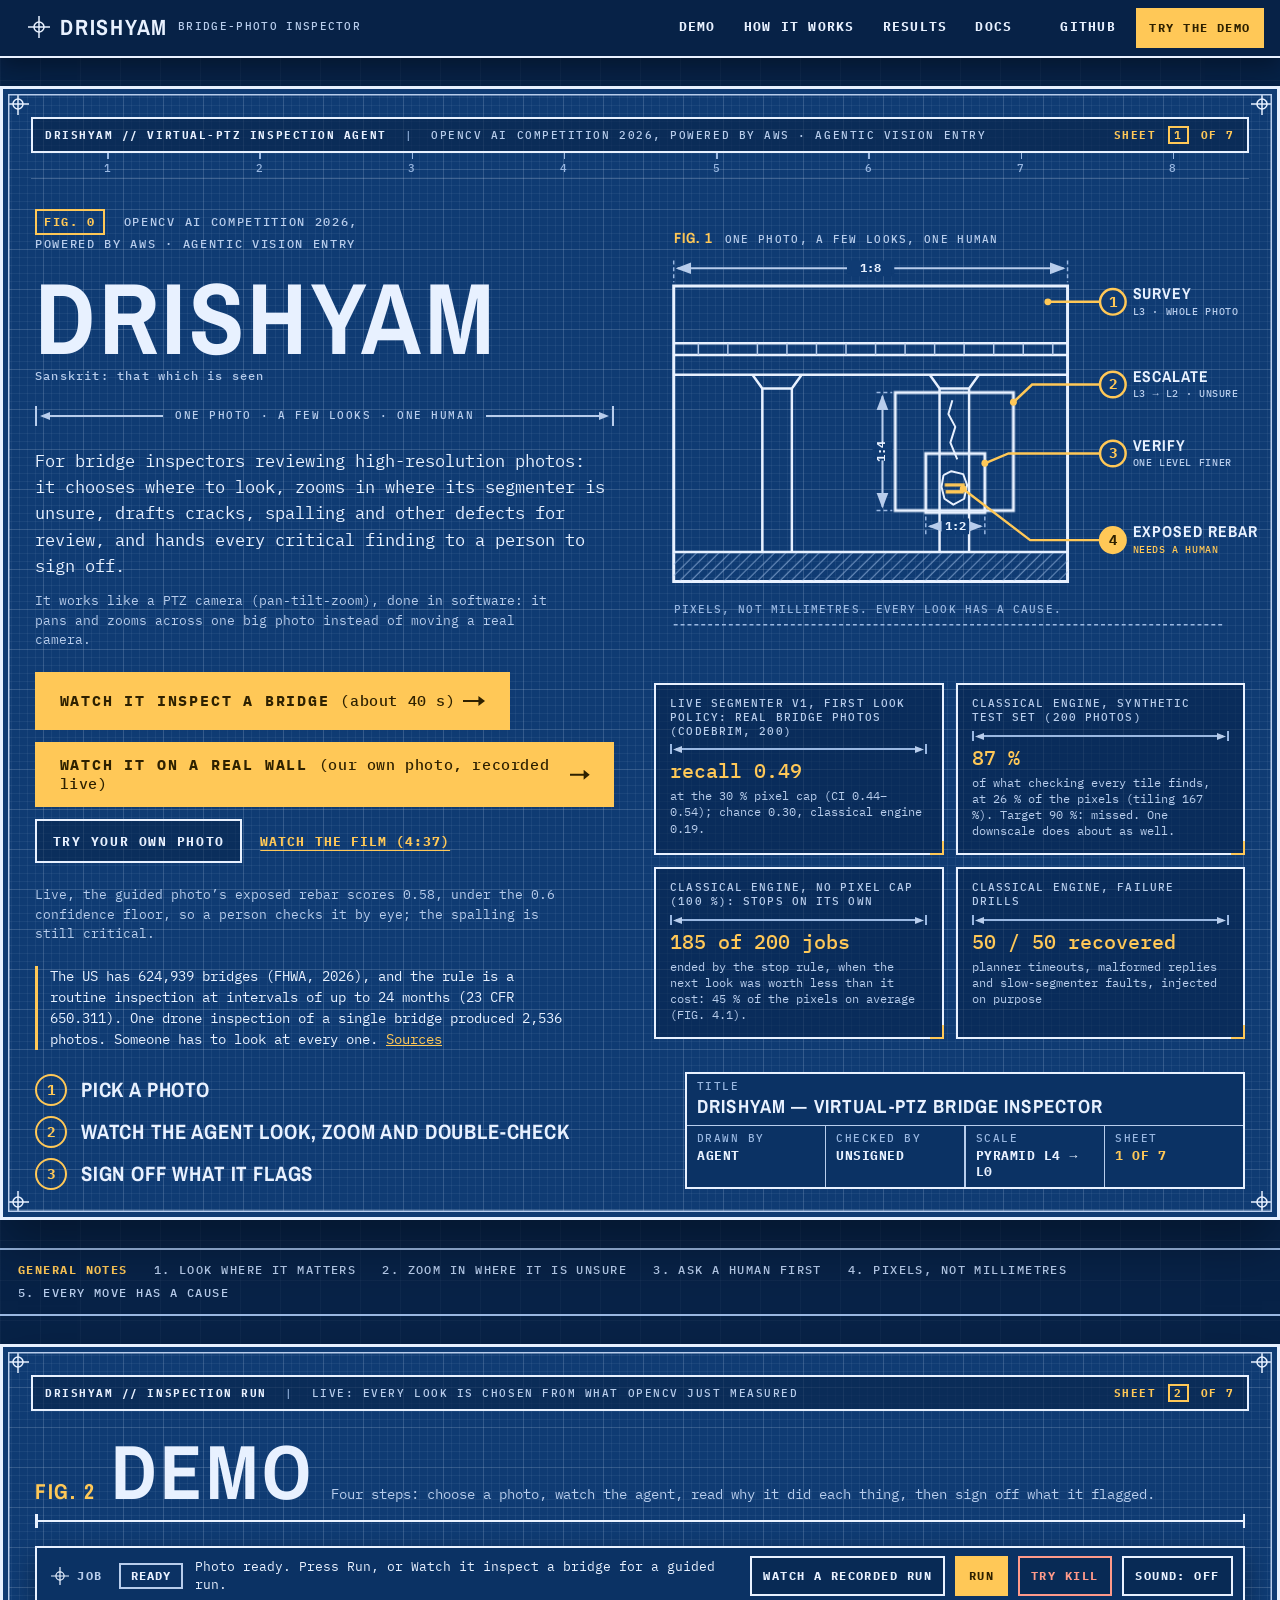
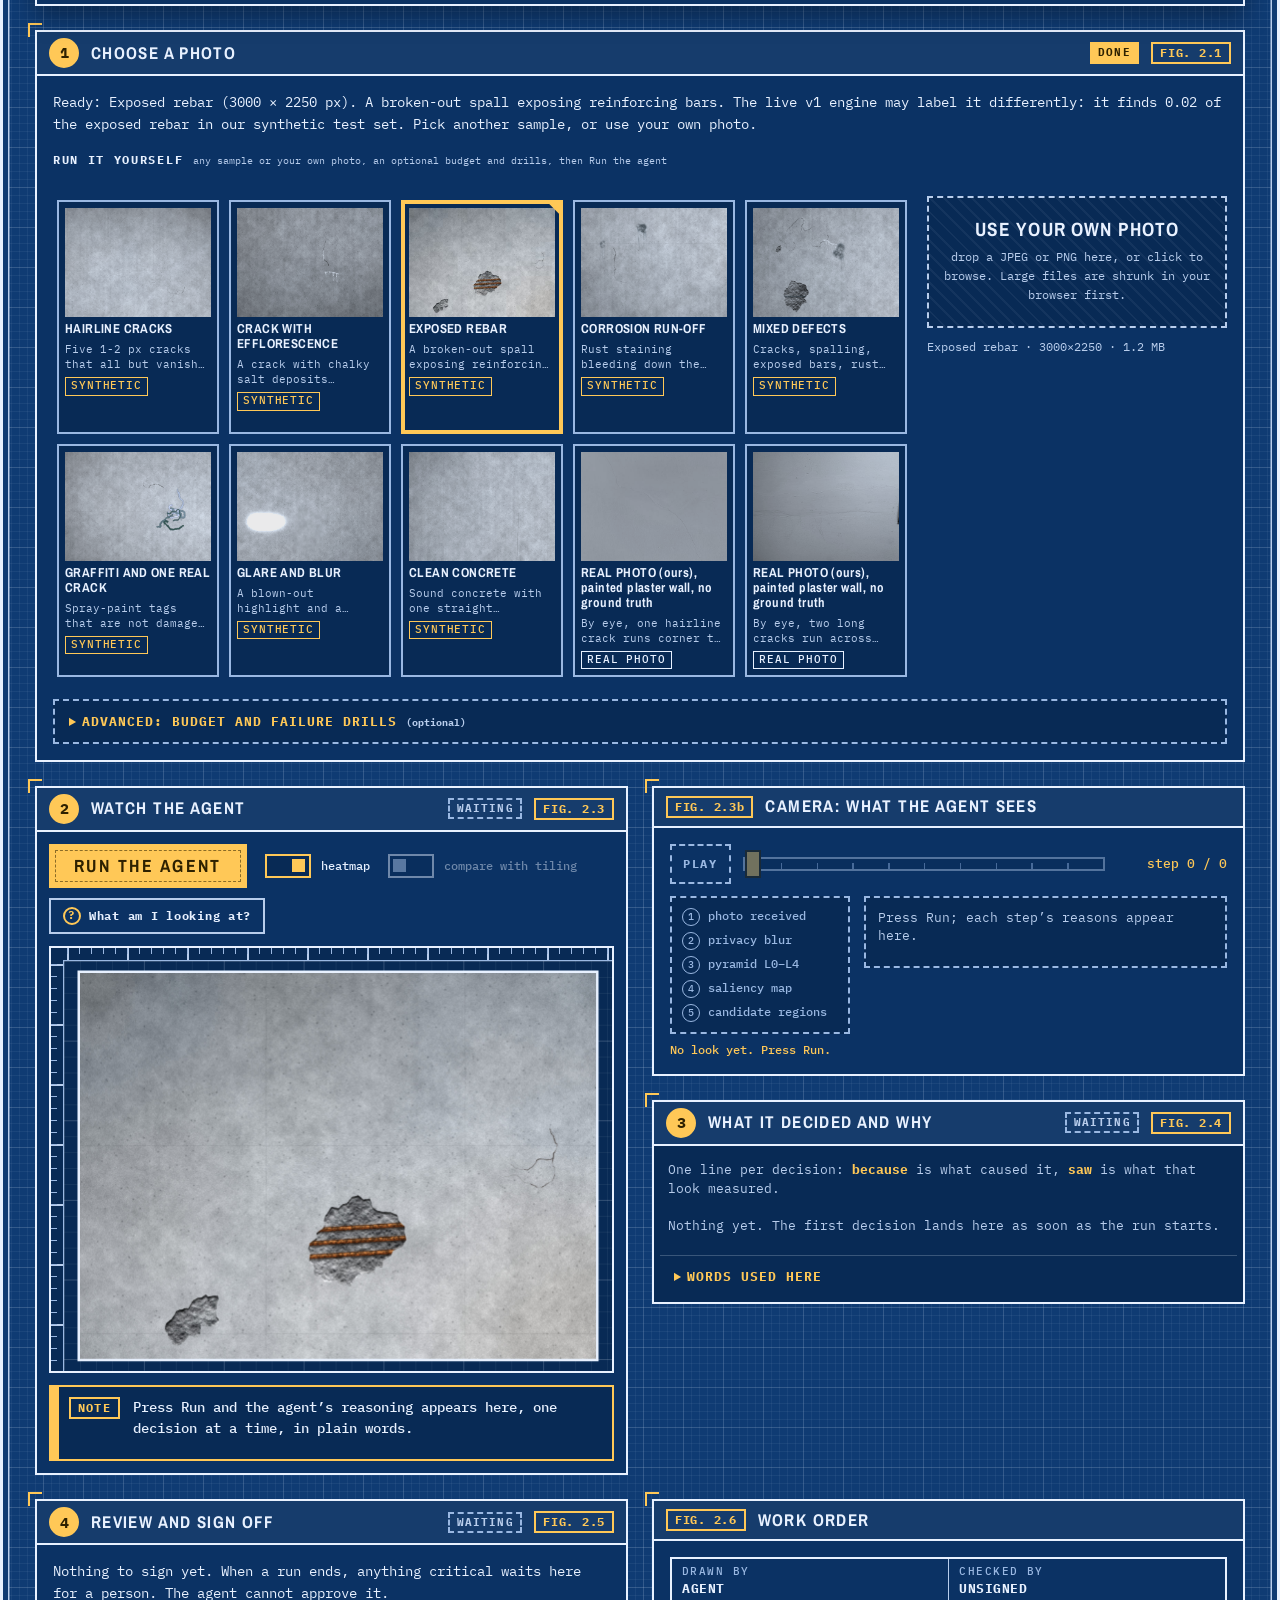
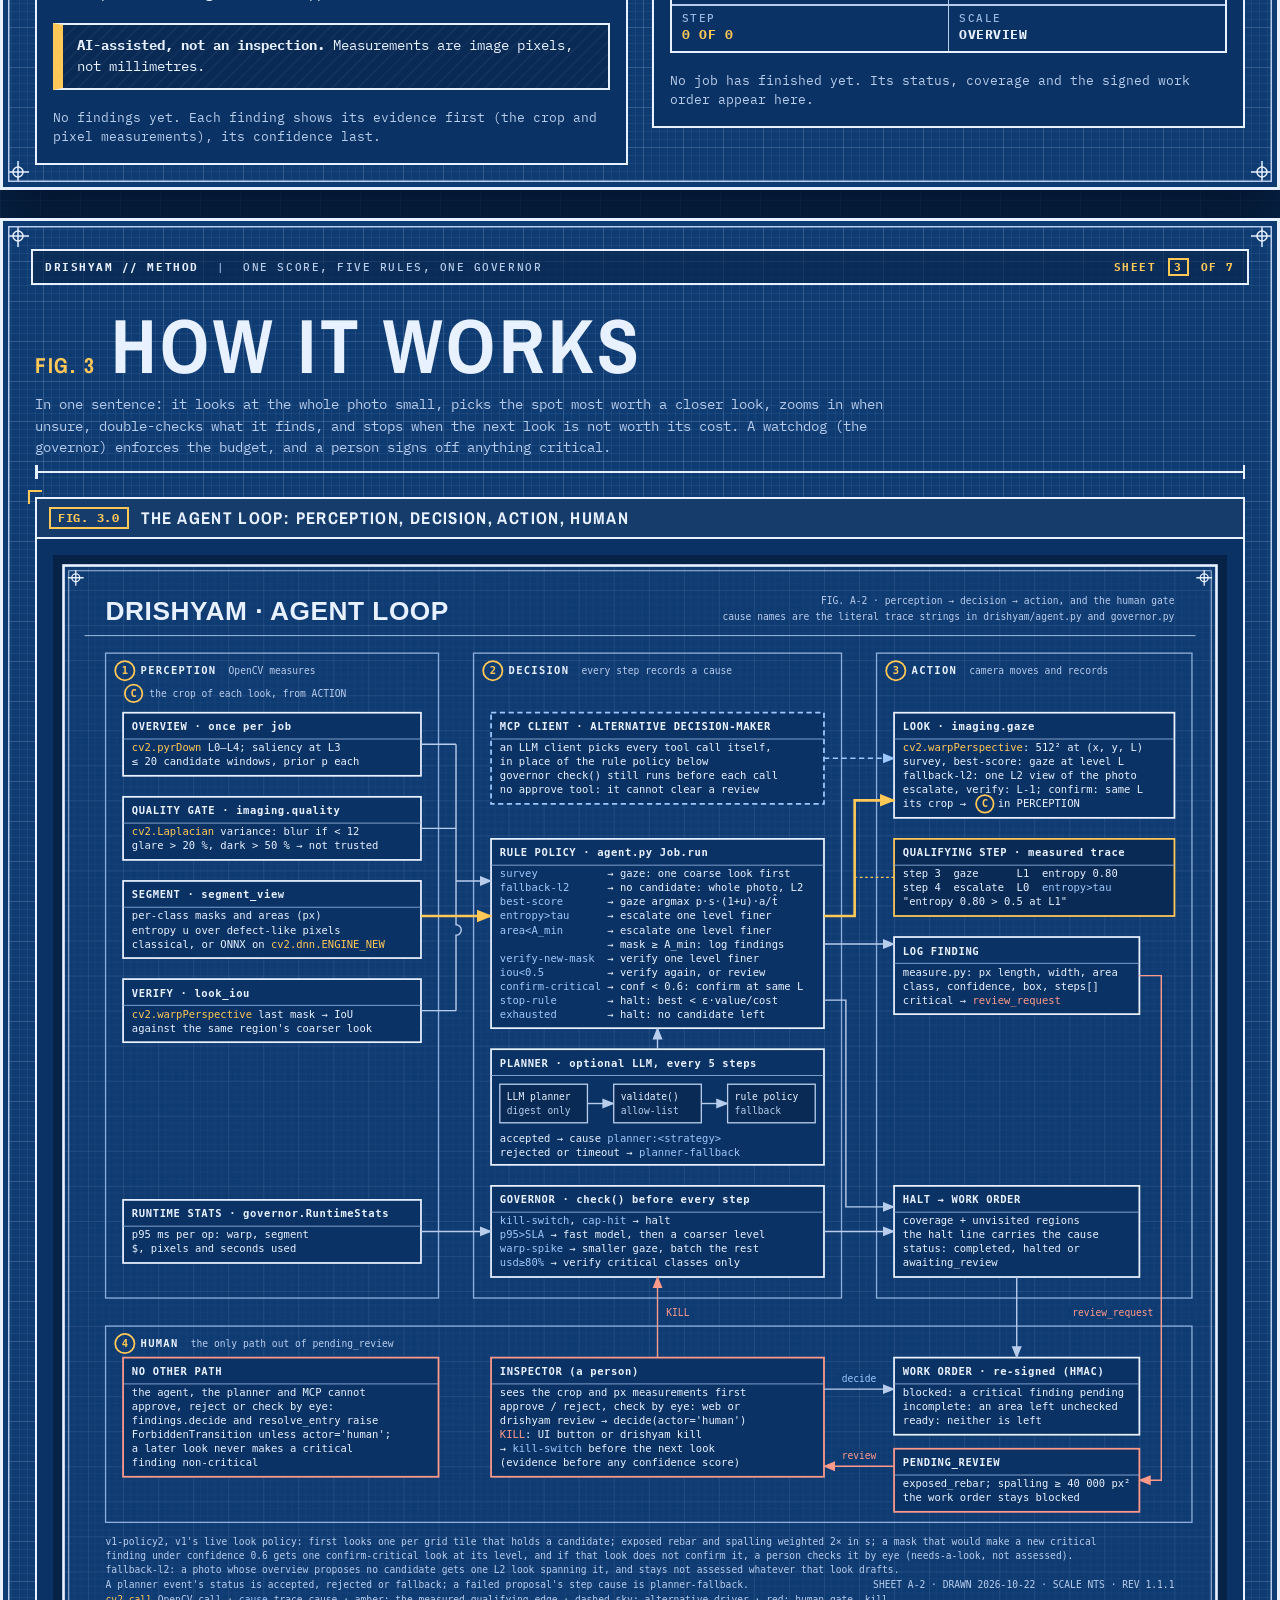
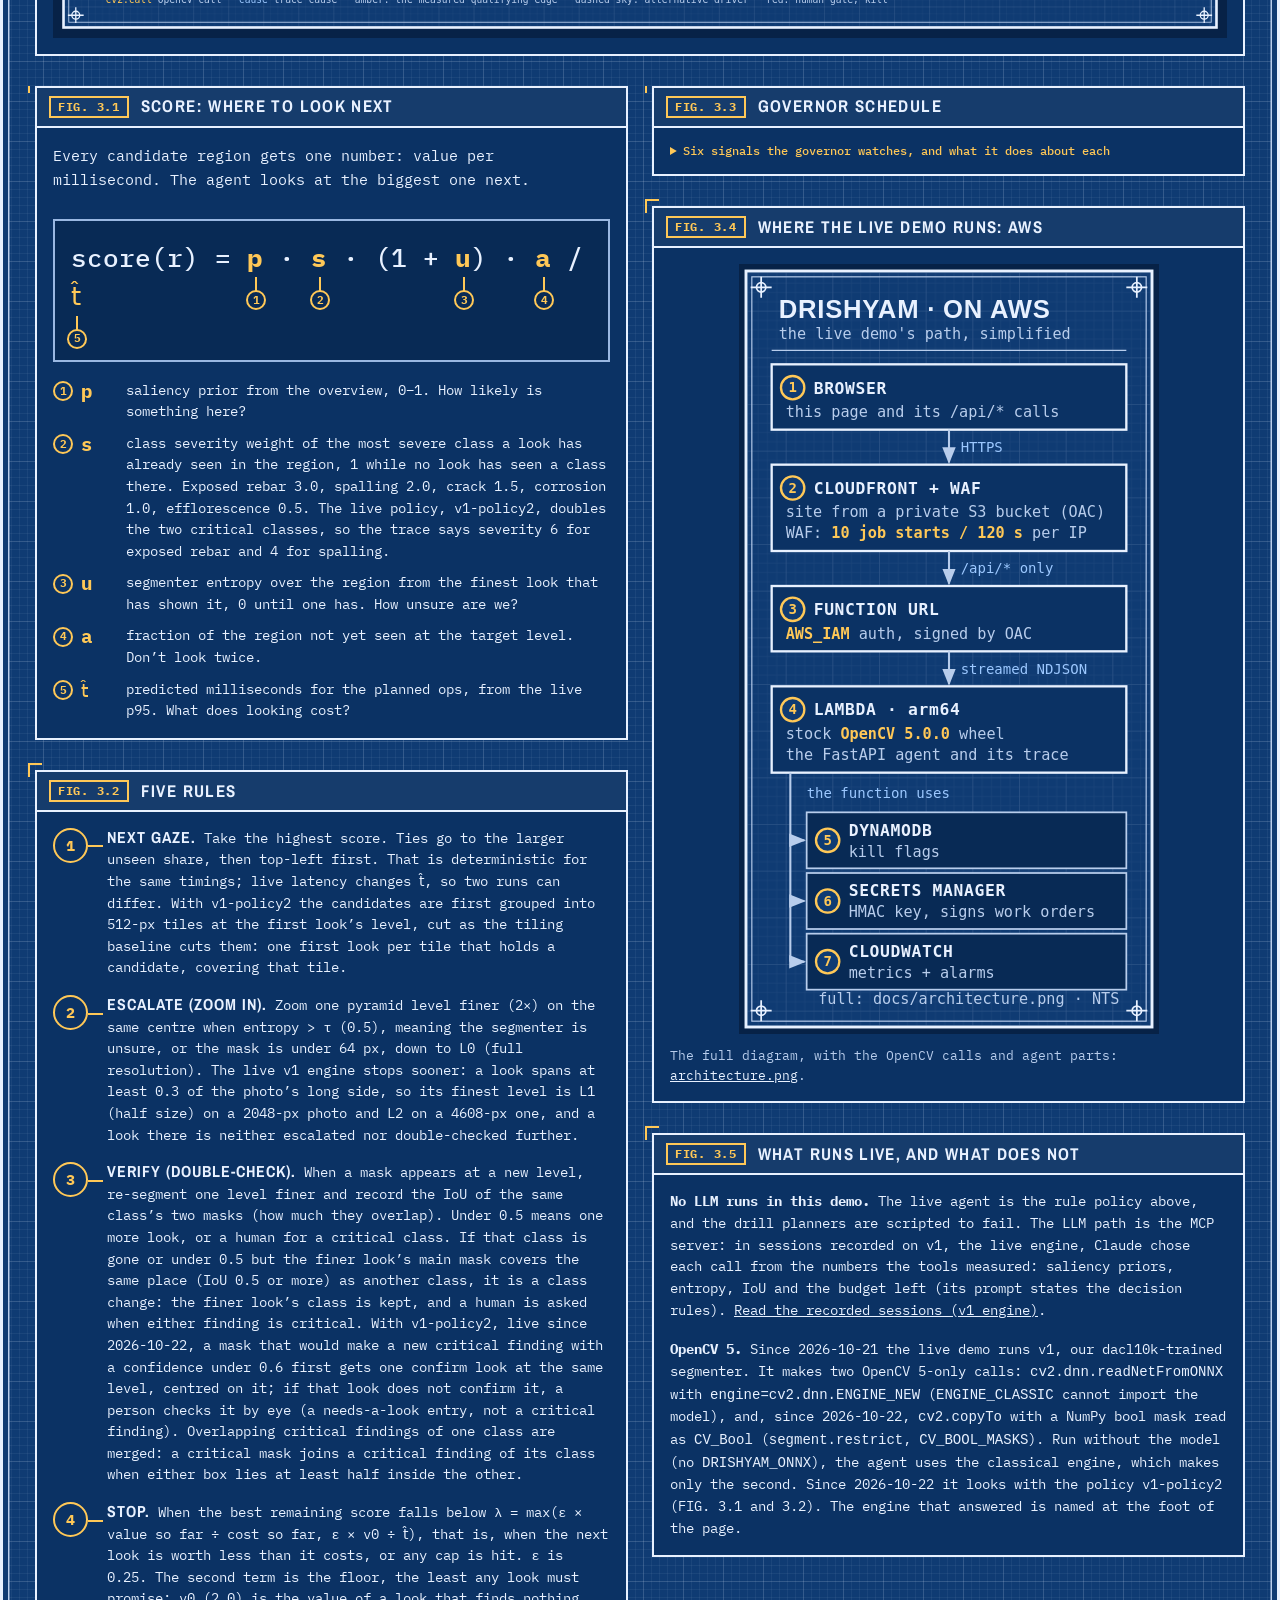
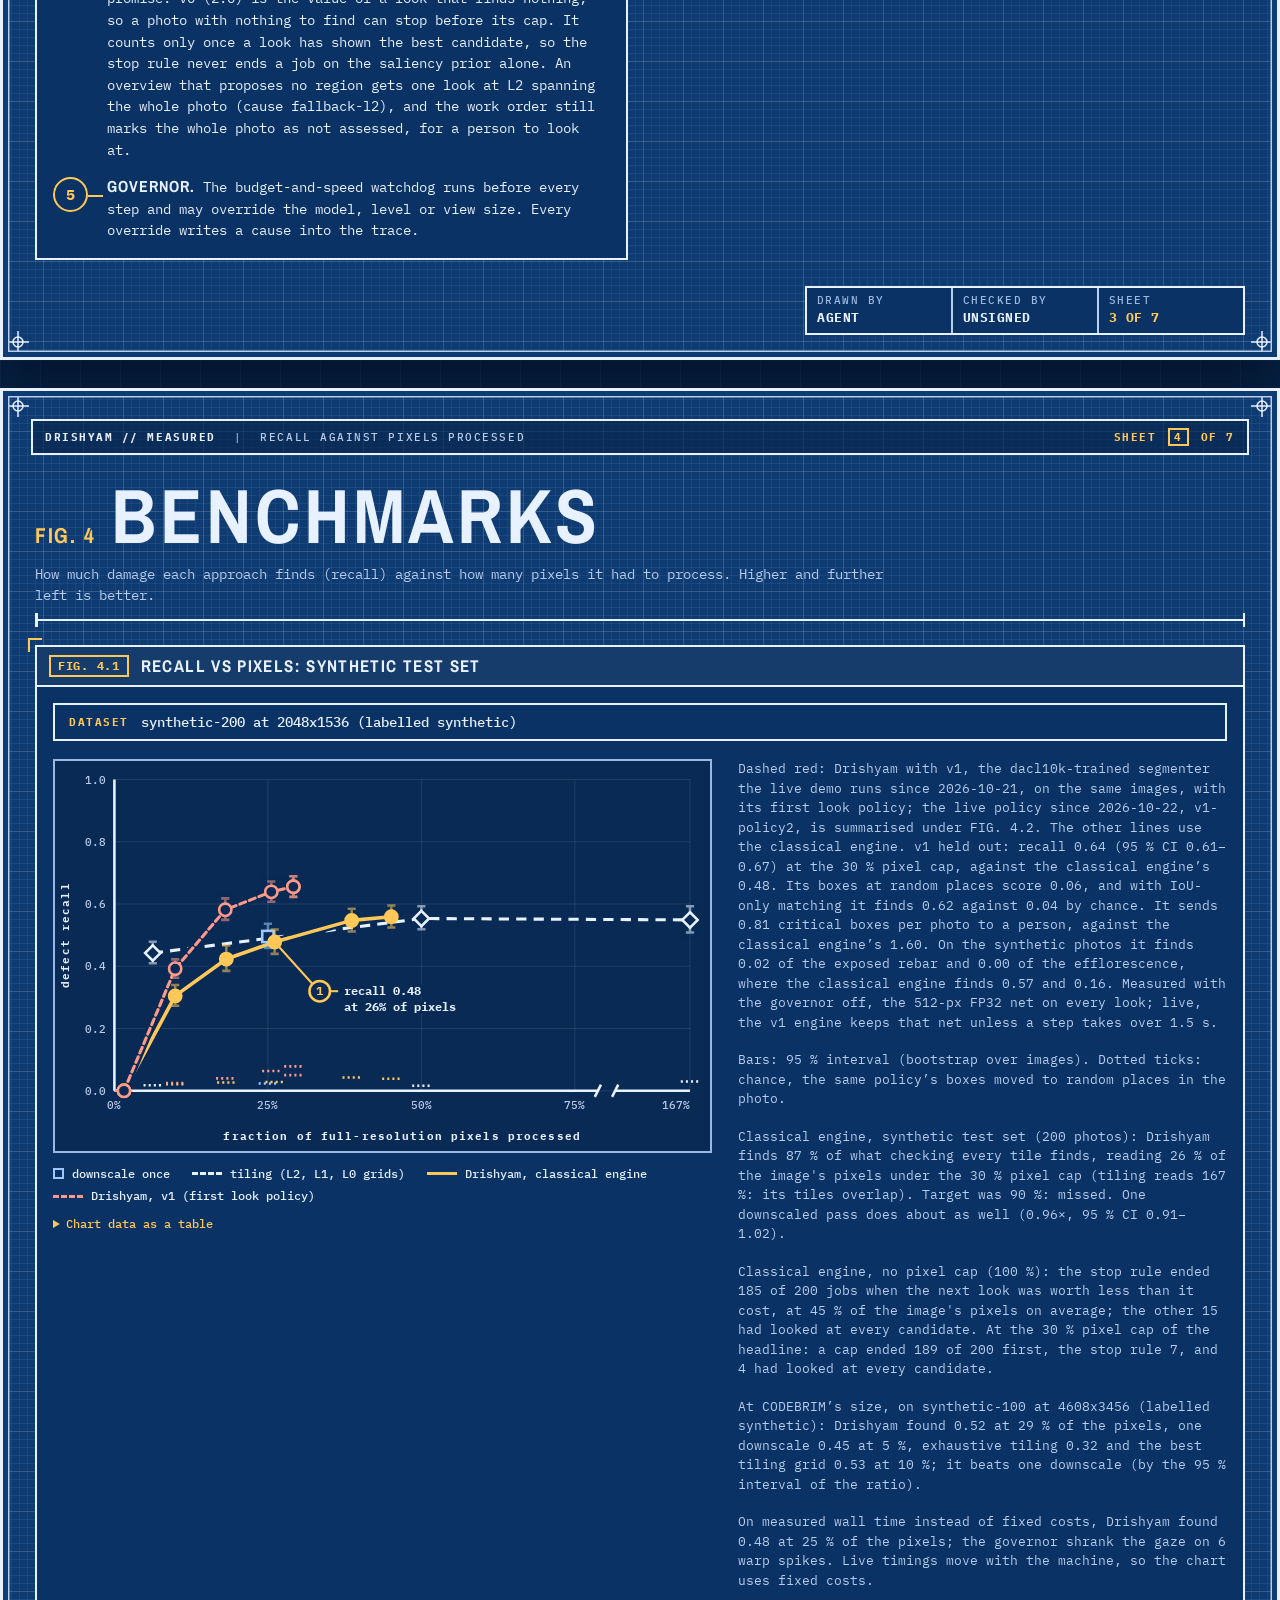
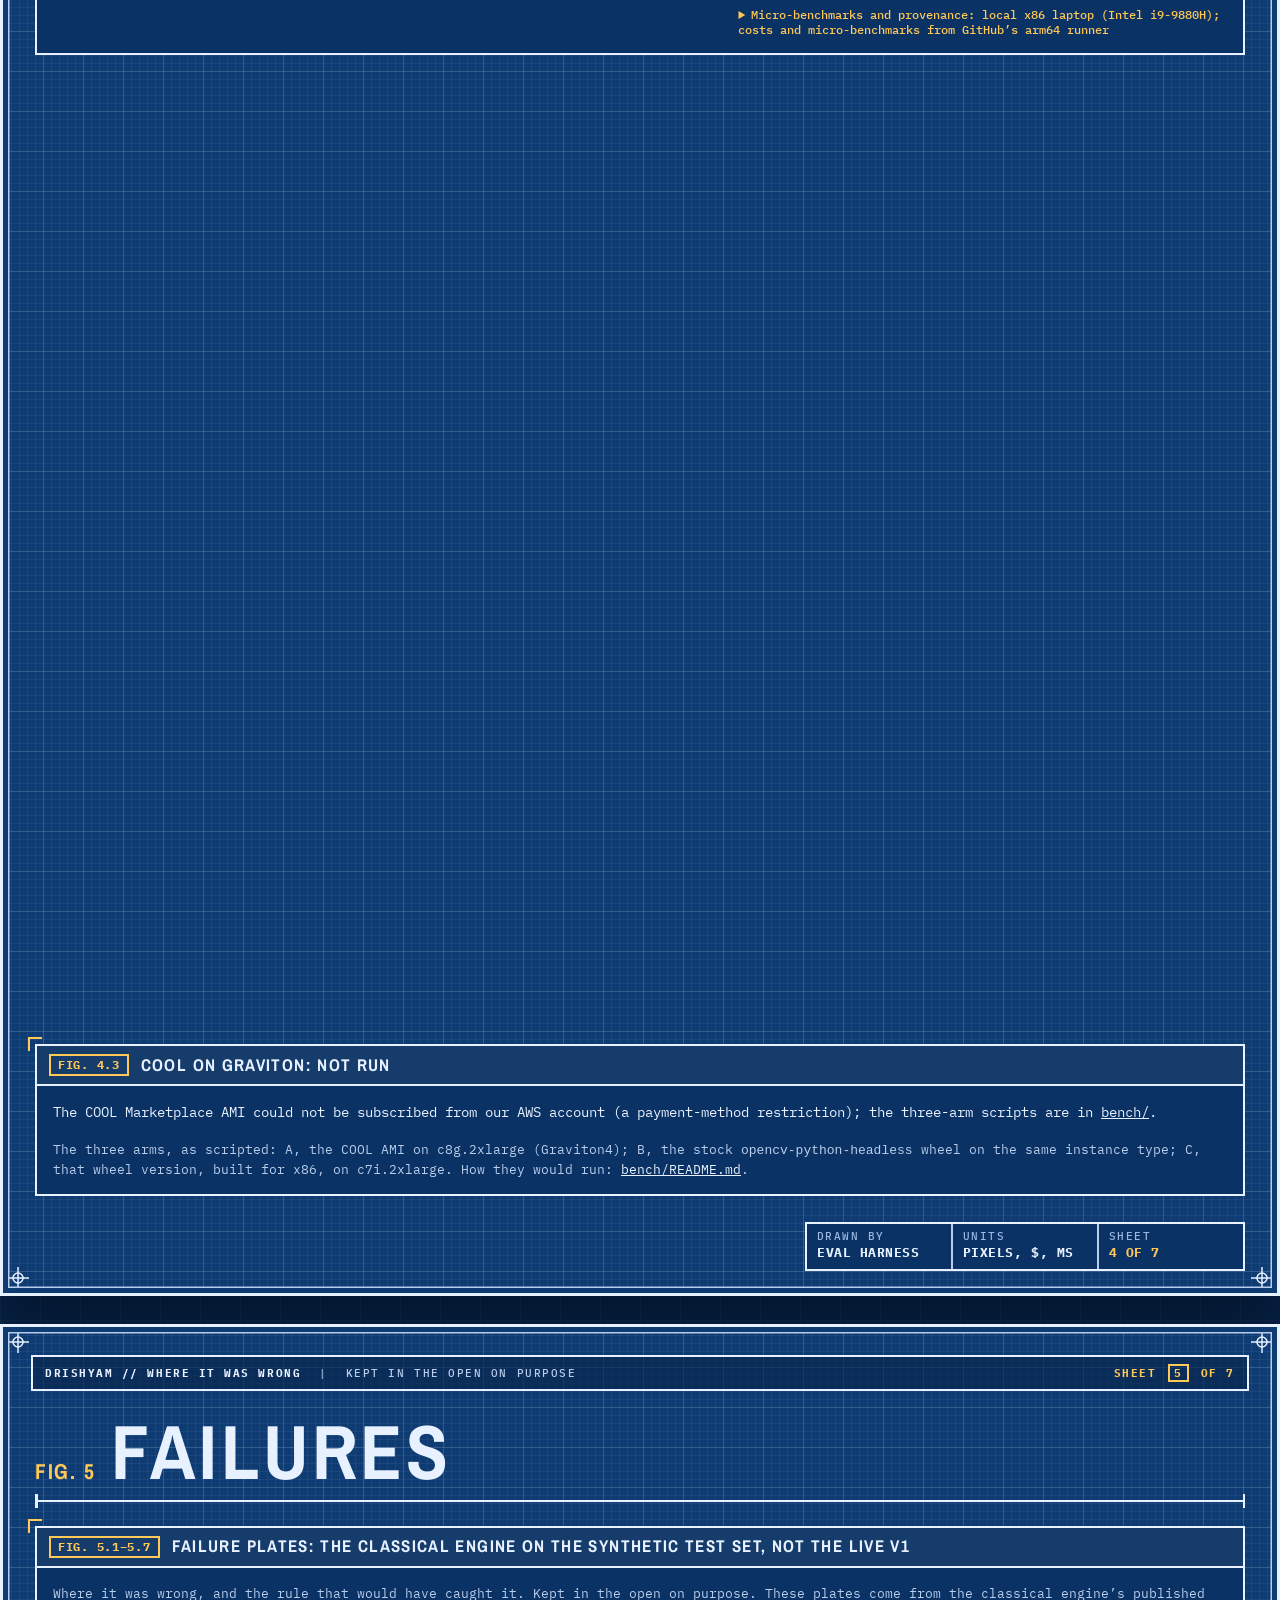
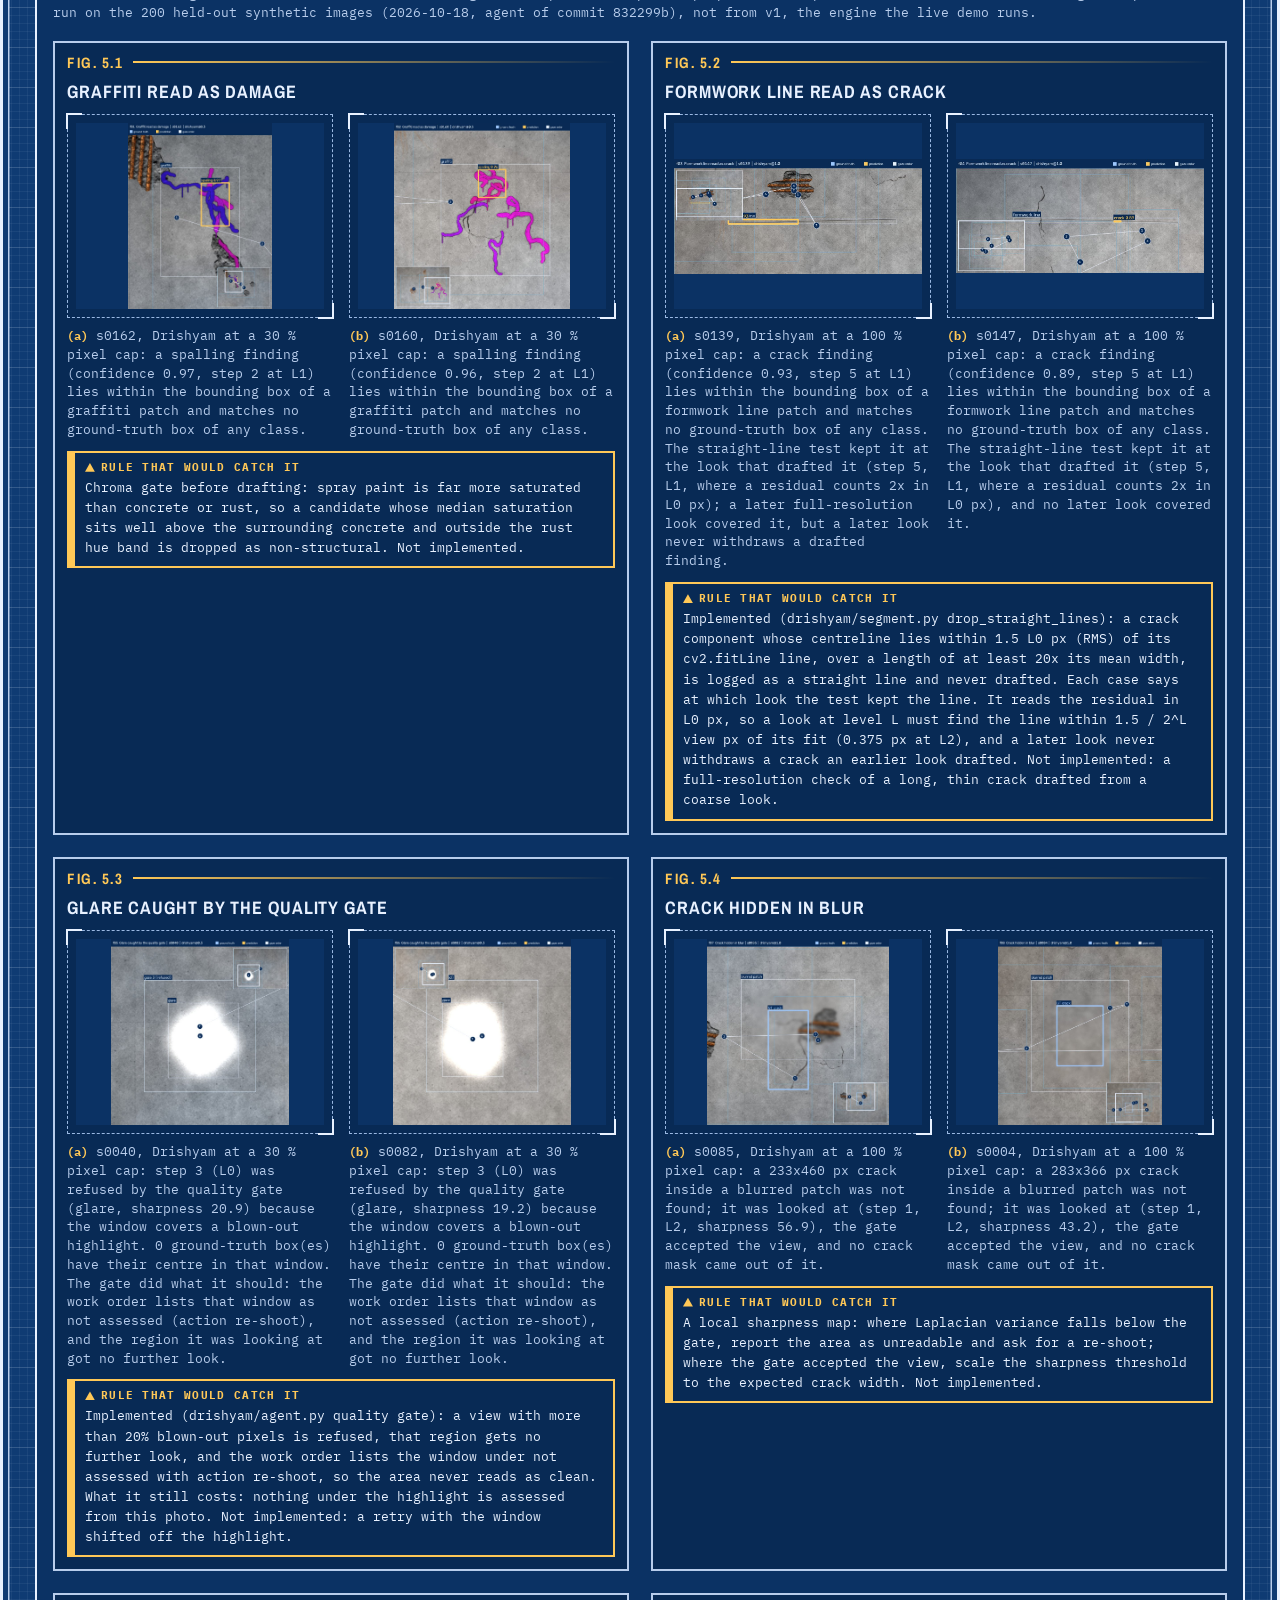
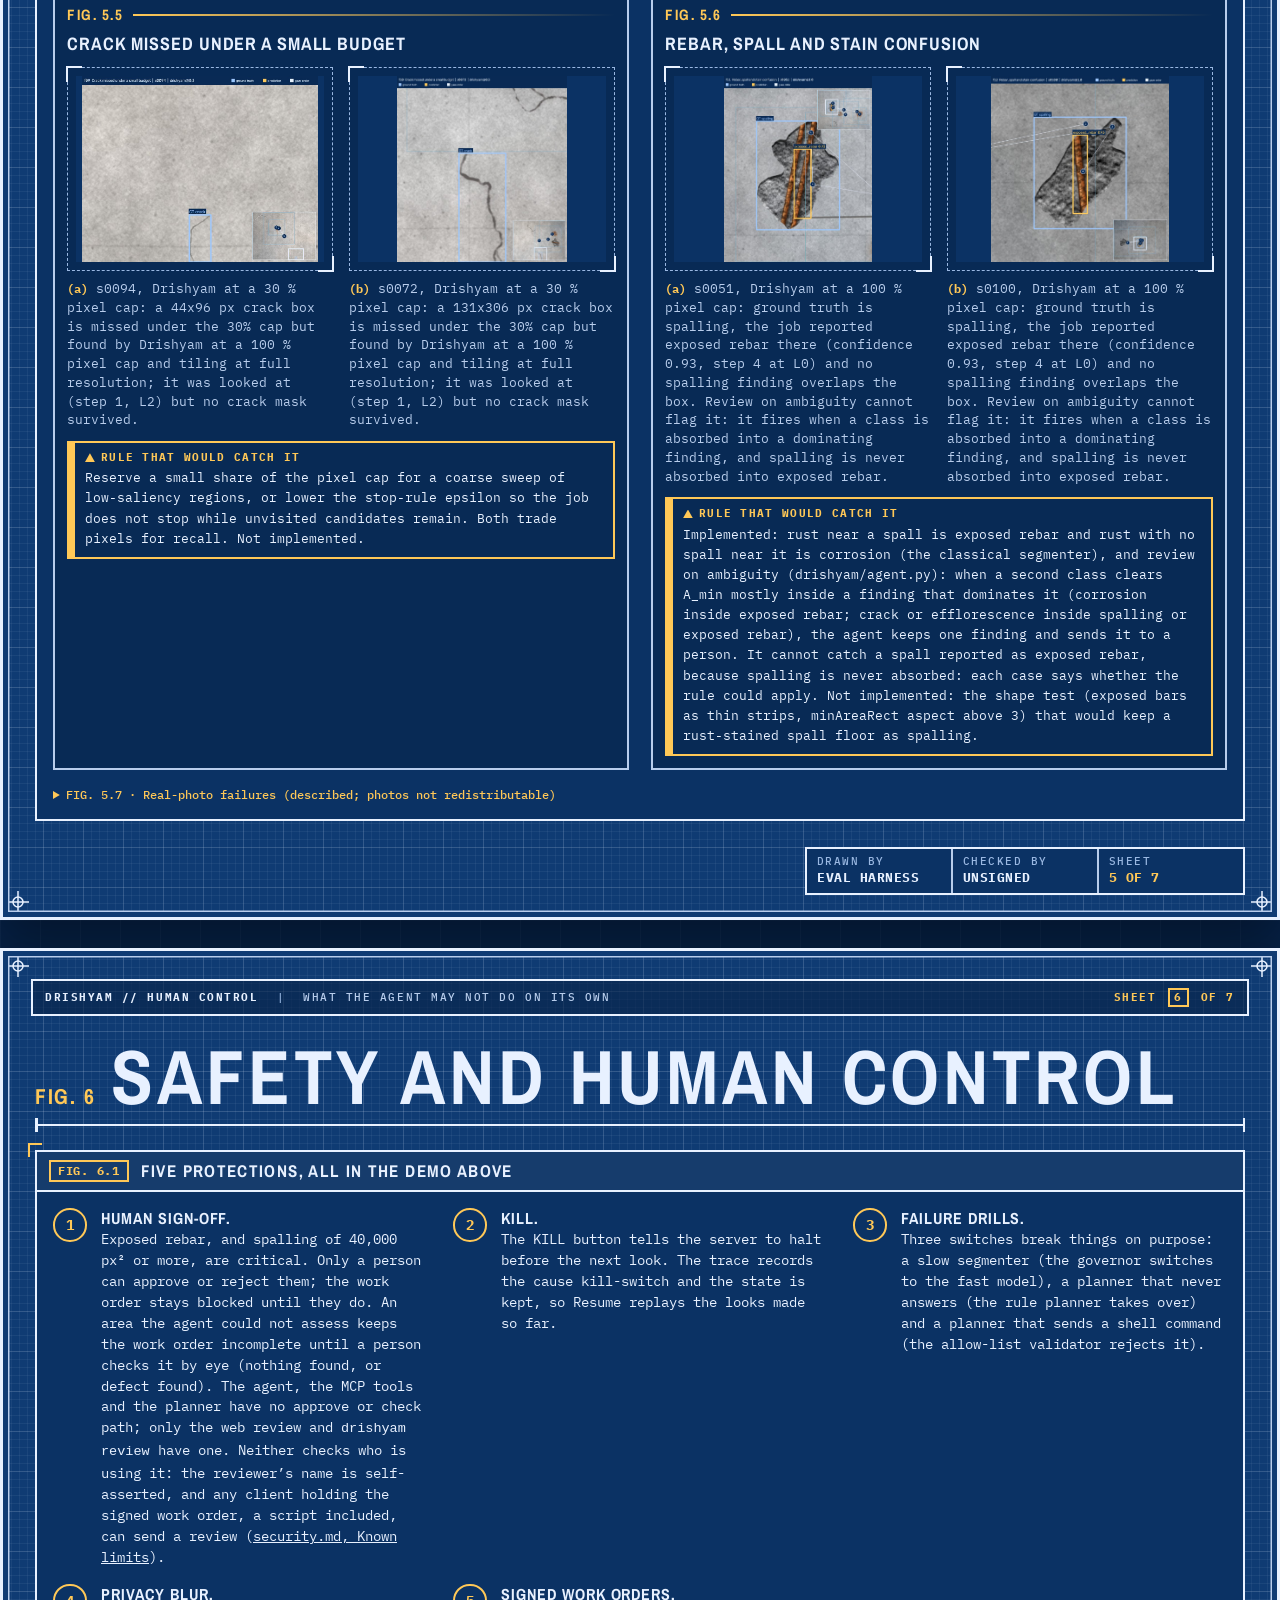
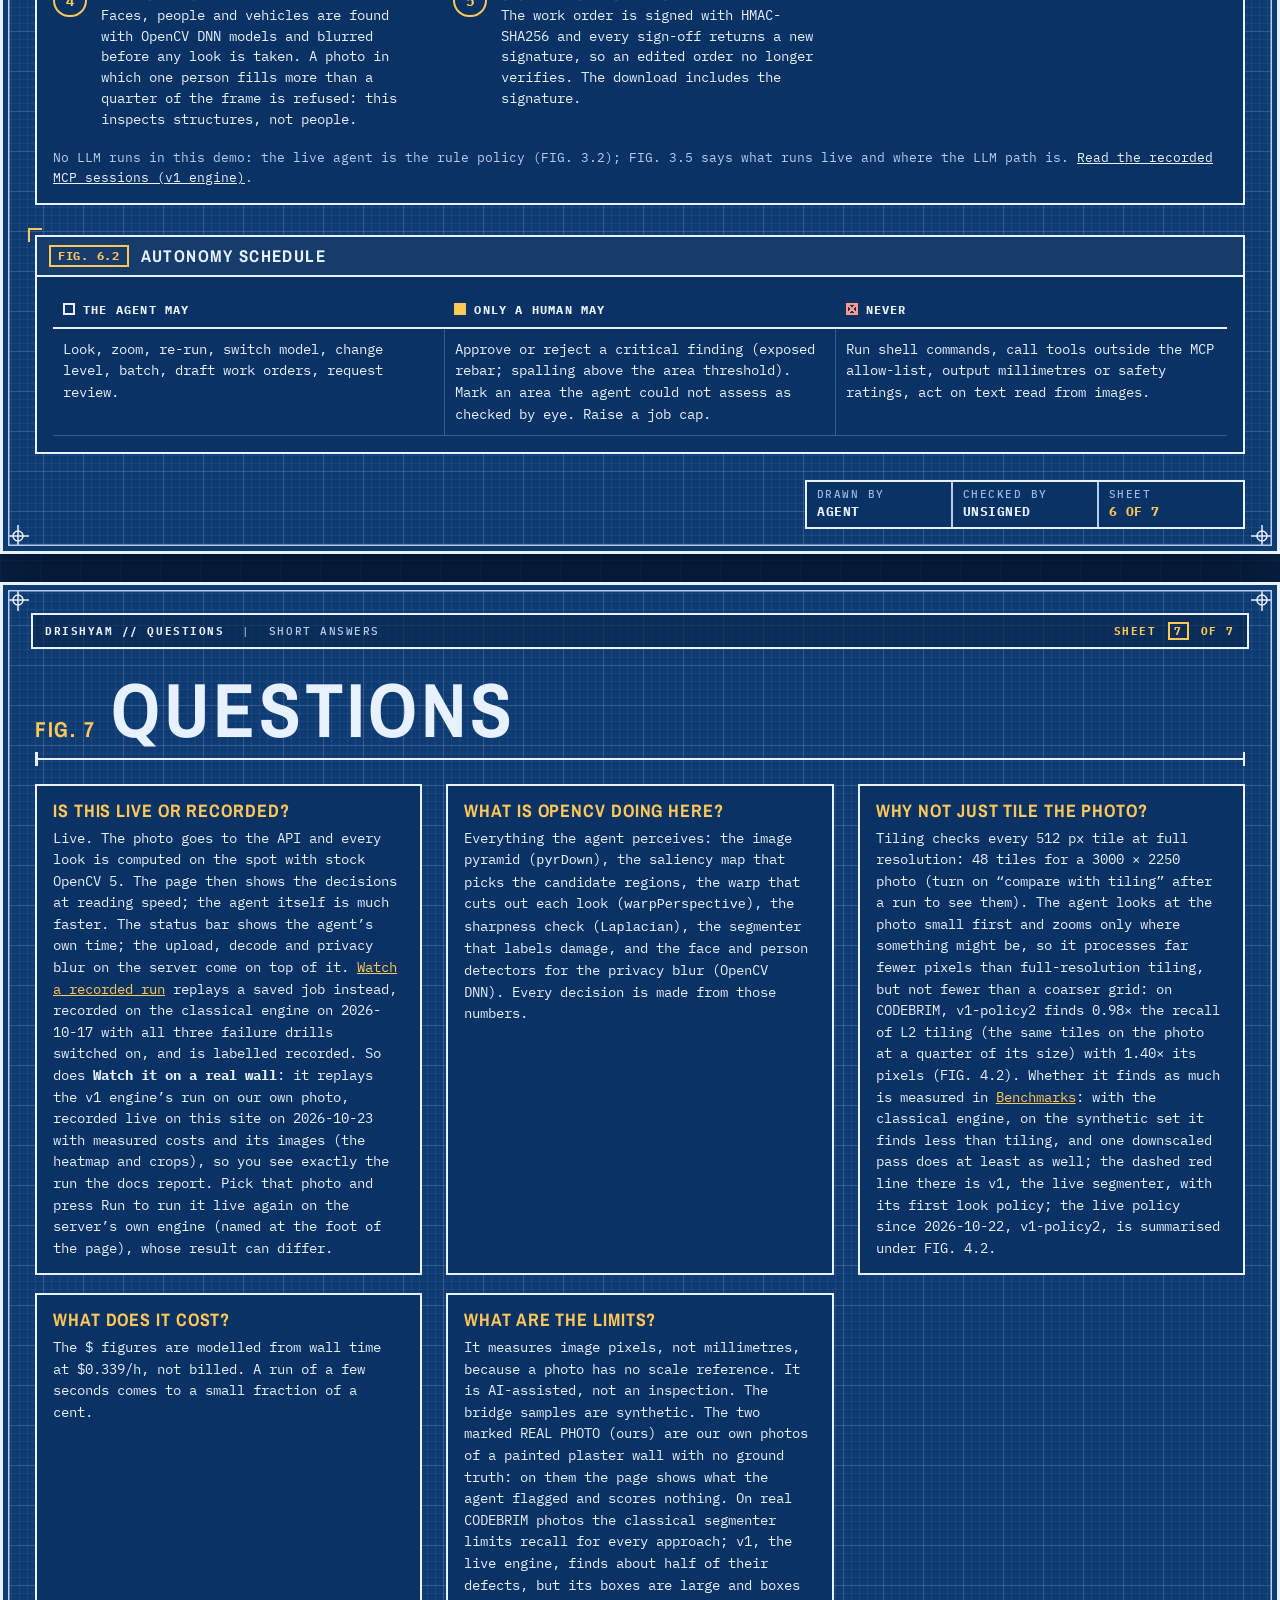
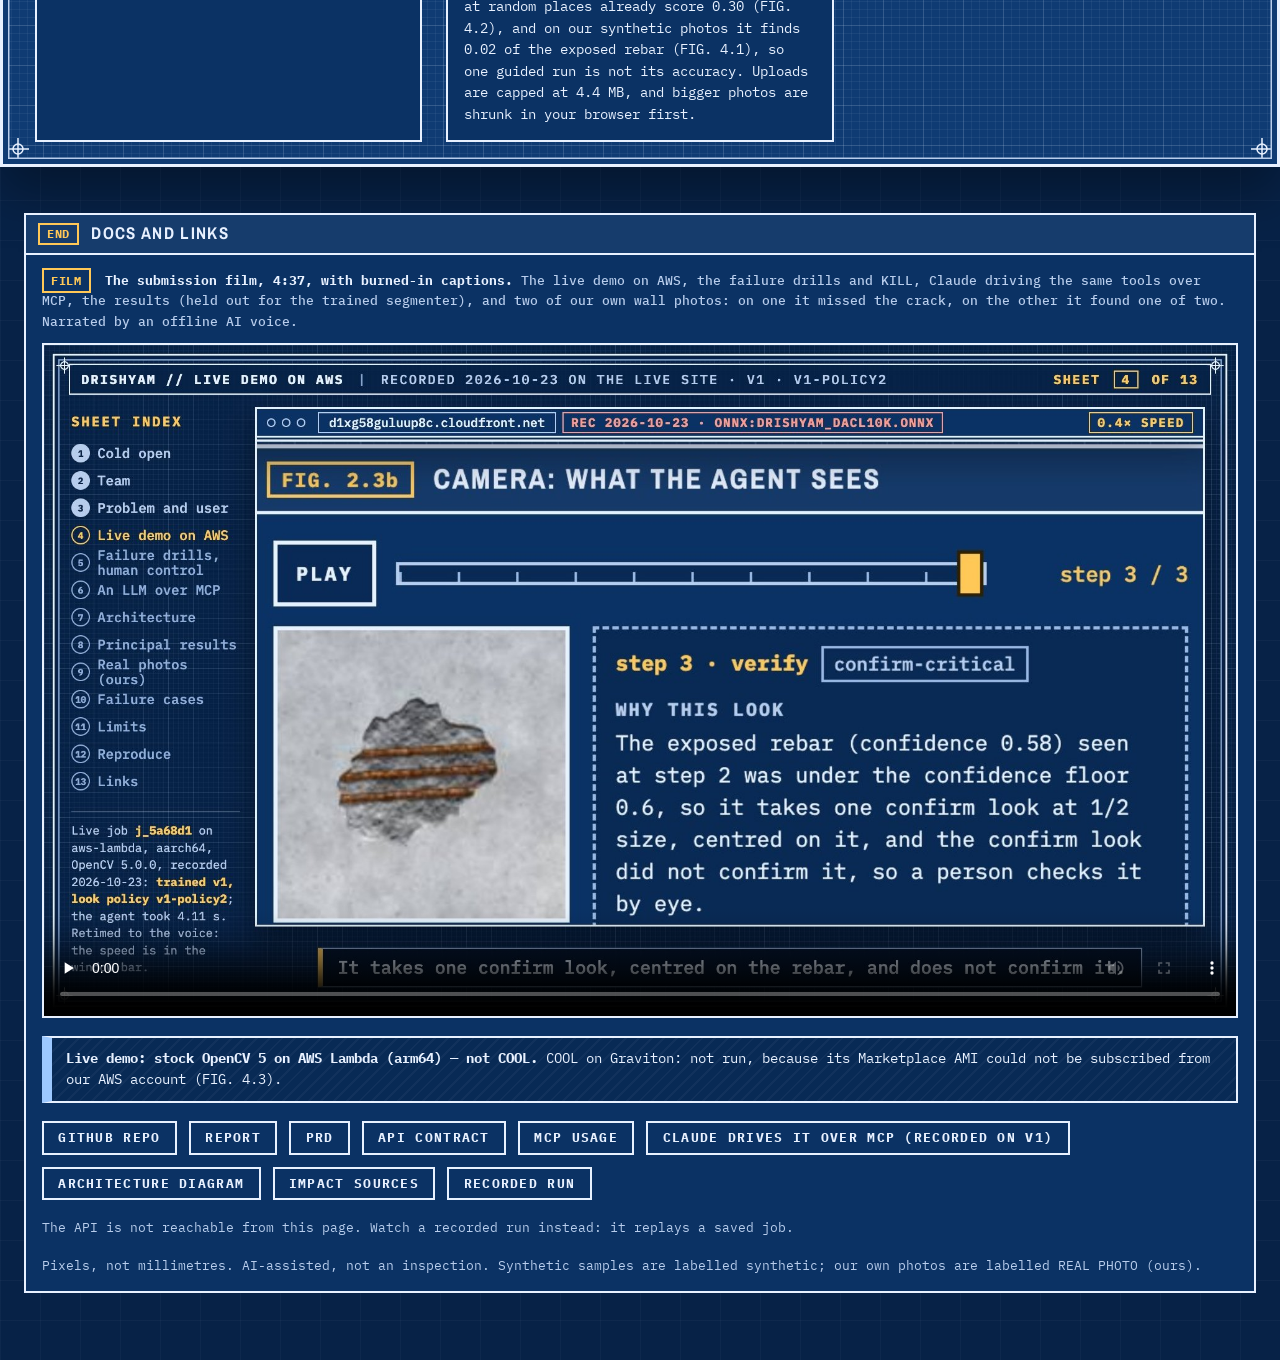
==== commit 0e91cfcb: "1.1.4: the FAQ says the wall replays carry their images Since 8af7abd the "Watch it on a real wall" " ====
--- a/public/index.html
+++ b/public/index.html
@@ -622,7 +622,7 @@
   <dl class="faq">
     <div class="faq__item">
       <dt>Is this live or recorded?</dt>
-      <dd>Live. The photo goes to the API and every look is computed on the spot with stock OpenCV 5. The page then shows the decisions at reading speed; the agent itself is much faster. The status bar shows the agent&rsquo;s own time; the upload, decode and privacy blur on the server come on top of it. <a href="?mock=1#demo">Watch a recorded run</a> replays a saved job instead, recorded on the classical engine on 2026-10-17 with all three failure drills switched on, and is labelled recorded. So does <b>Watch it on a real wall</b>: it replays the v1 engine&rsquo;s run on our own photo, recorded live on this site on 2026-10-23 with measured costs, so you see exactly the run the docs report; its images (the heatmap and crops) were not kept. Pick that photo and press Run to run it live again on the server&rsquo;s own engine (named at the foot of the page), whose result can differ.</dd>
+      <dd>Live. The photo goes to the API and every look is computed on the spot with stock OpenCV 5. The page then shows the decisions at reading speed; the agent itself is much faster. The status bar shows the agent&rsquo;s own time; the upload, decode and privacy blur on the server come on top of it. <a href="?mock=1#demo">Watch a recorded run</a> replays a saved job instead, recorded on the classical engine on 2026-10-17 with all three failure drills switched on, and is labelled recorded. So does <b>Watch it on a real wall</b>: it replays the v1 engine&rsquo;s run on our own photo, recorded live on this site on 2026-10-23 with measured costs and its images (the heatmap and crops), so you see exactly the run the docs report. Pick that photo and press Run to run it live again on the server&rsquo;s own engine (named at the foot of the page), whose result can differ.</dd>
     </div>
     <div class="faq__item">
       <dt>What is OpenCV doing here?</dt>
